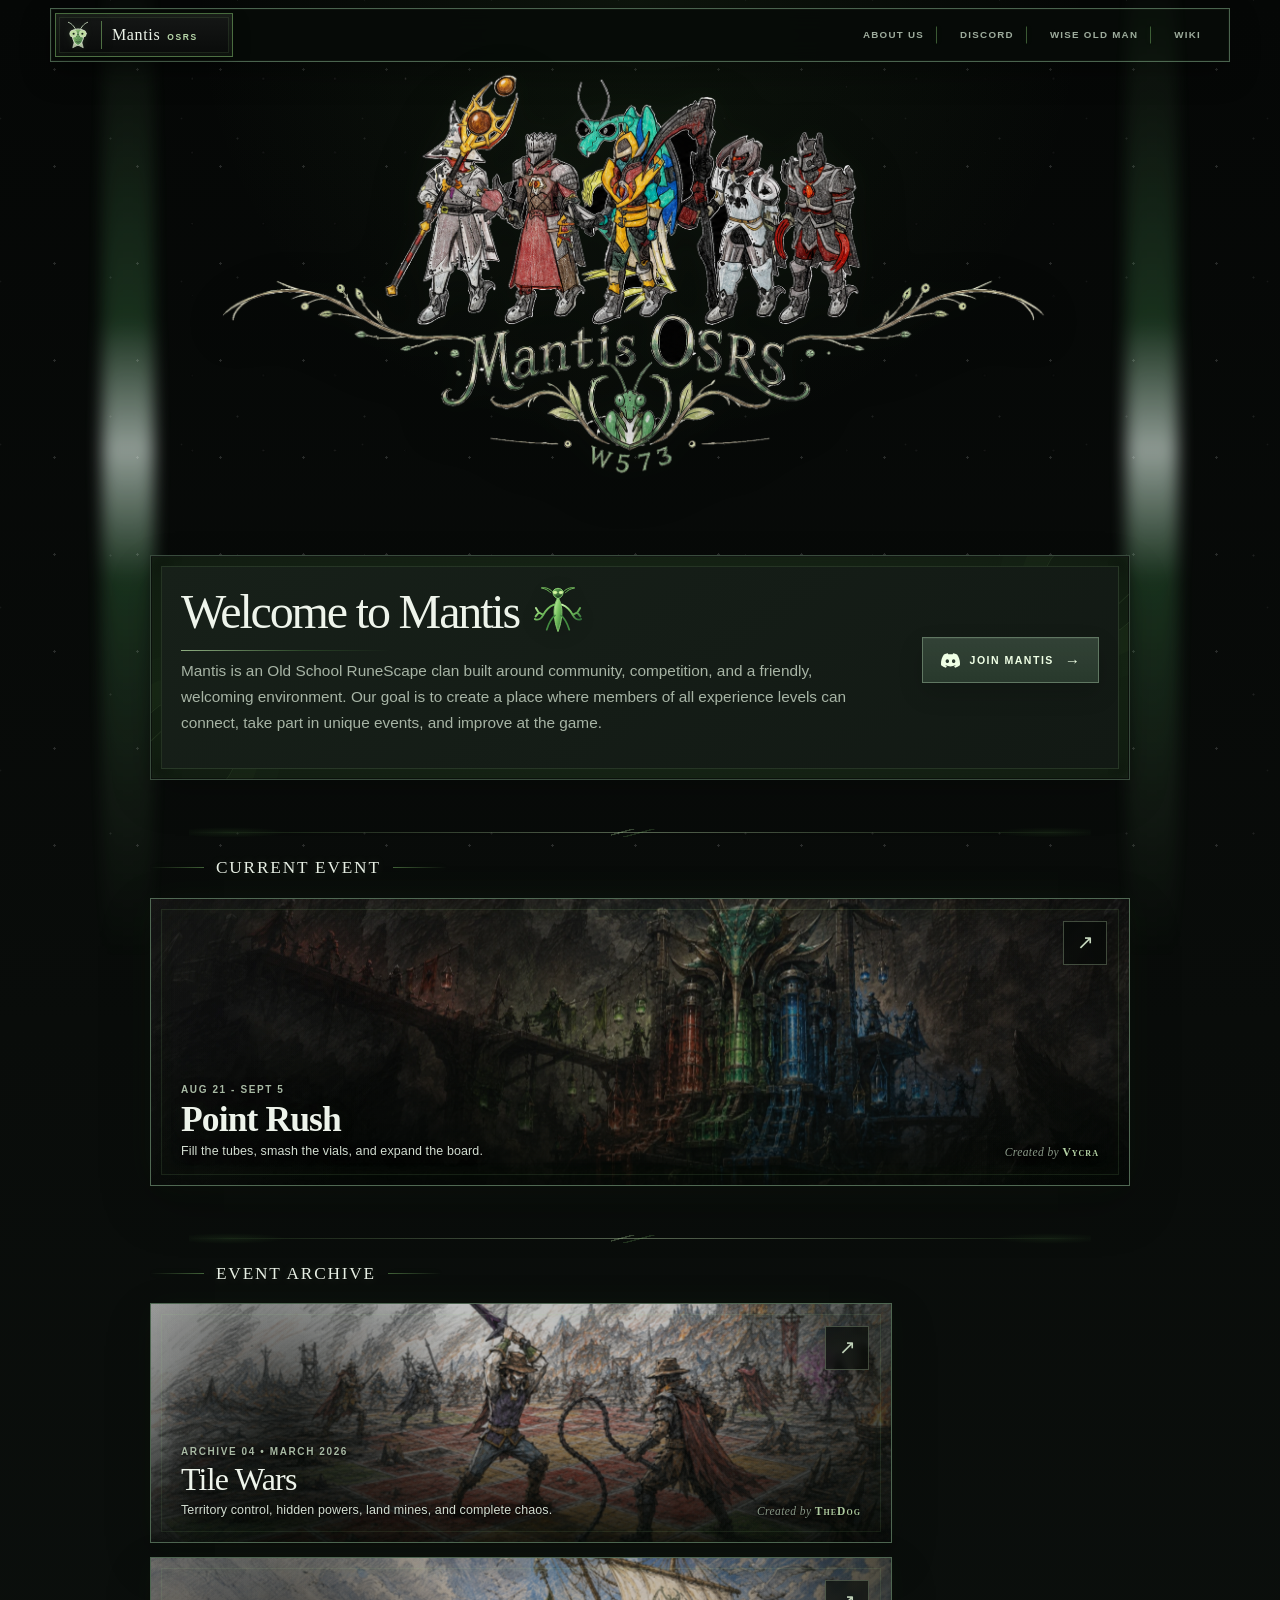
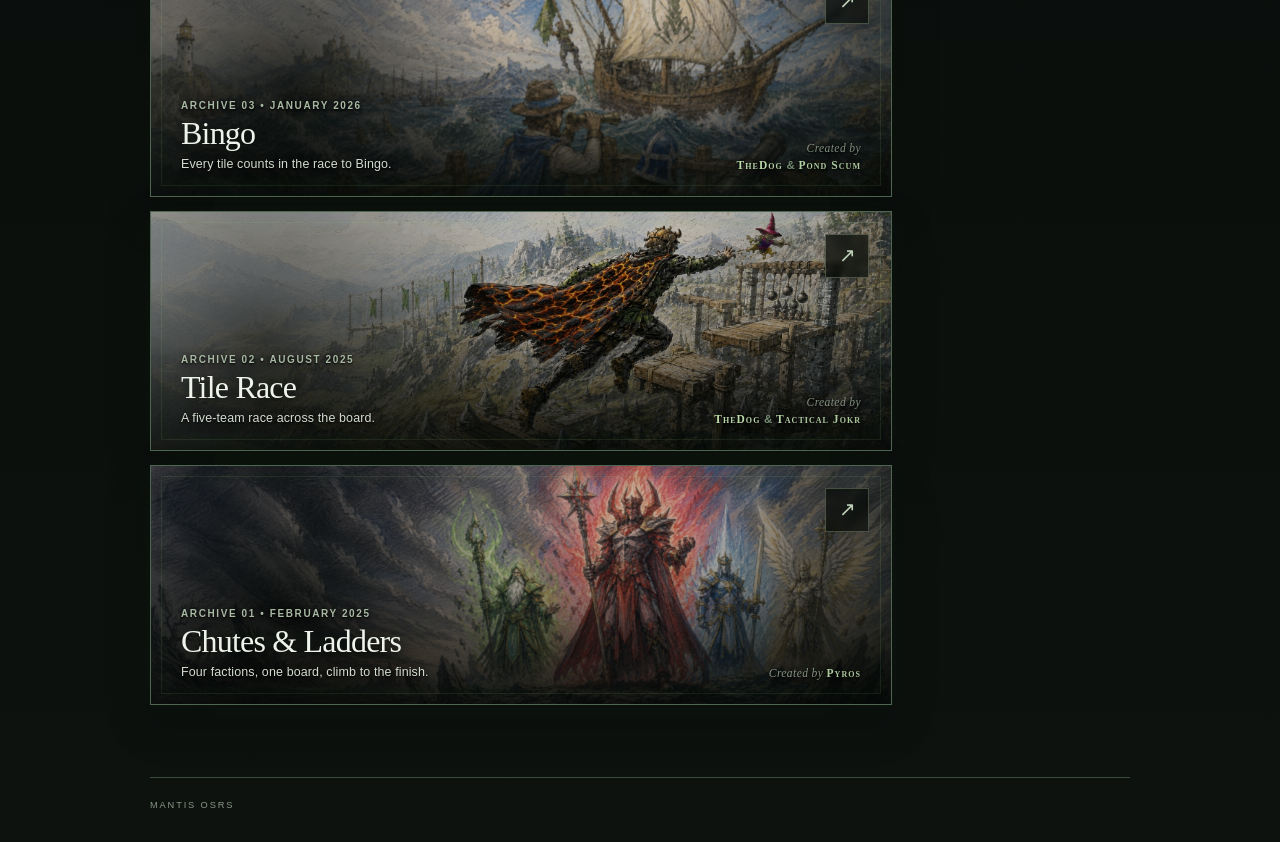
==== index.html @ 5f7df67d "Refine Point Rush visual motion" ====
<!doctype html>
<html lang="en">
<head>
  <meta charset="utf-8">
  <meta name="viewport" content="width=device-width, initial-scale=1">
  <meta name="theme-color" content="#07100b">
  <link rel="icon" href="images/mantis-head-mark.svg" type="image/svg+xml">
  <title>Mantis OSRS</title>
  <style>
    :root{
      --bg:#101912;
      --panel:#18231b;
      --panel-hover:#1e2c21;
      --line:#394b3d;
      --text:#eef4eb;
      --muted:#a7b4a5;
      --green:#86ca70;
      --green-pale:#d3f3bd;
    }

    *{box-sizing:border-box}

    body{
      margin:0;
      min-height:100vh;
      color:var(--text);
      background:
        radial-gradient(circle at 50% 0%, rgba(99,165,79,.09), transparent 28rem),
        linear-gradient(180deg,#050706 0%,#090c0a 42%,#0d120f 100%);
      font-family:Arial,Helvetica,sans-serif;
    }

    a{color:inherit}

    .wrap{
      width:min(980px,calc(100% - 28px));
      margin:0 auto;
    }

    header{
      min-height:64px;
      display:flex;
      align-items:center;
      justify-content:space-between;
      gap:20px;
      border-bottom:1px solid var(--line);
    }

    .site-links{
      display:flex;
      align-items:center;
      gap:18px;
    }

    .site-links a{
      color:var(--muted);
      text-decoration:none;
      text-transform:uppercase;
      letter-spacing:.14em;
      font-size:.62rem;
      font-weight:800;
      transition:color .18s ease;
    }

    .site-links a:hover{
      color:var(--green-pale);
    }

    .brand{
      text-decoration:none;
      text-transform:uppercase;
      letter-spacing:.16em;
      font-size:.75rem;
      font-weight:800;
    }

    .brand span{
      margin-left:.5rem;
      color:var(--green-pale);
      font-size:.58rem;
    }

    .hero{
      display:flex;
      align-items:center;
      justify-content:center;
      gap:28px;
      padding:46px 0 38px;
      text-align:left;
    }

    .mantis{
      width:130px;
      flex:0 0 auto;
      filter:drop-shadow(0 16px 24px rgba(0,0,0,.5));
      animation:float 4.8s ease-in-out infinite;
    }

    .mantis .head{
      transform-origin:50% 70%;
      animation:tilt 4.8s ease-in-out infinite;
    }

    .mantis .eye{
      animation:eye 2.4s ease-in-out infinite;
    }

    h1{
      margin:0;
      font-family:Georgia,"Times New Roman",serif;
      font-size:clamp(4rem,10vw,7rem);
      font-weight:400;
      line-height:.8;
      letter-spacing:-.08em;
    }

    h1 small{
      display:inline-block;
      margin-left:.32em;
      color:var(--green-pale);
      font-family:Arial,Helvetica,sans-serif;
      font-size:.09em;
      line-height:1;
      letter-spacing:.42em;
      text-transform:uppercase;
      font-weight:900;
      vertical-align:top;
      transform:translateY(1.5em);
    }

    main{
      padding:10px 0 72px;
    }

    section{
      margin-top:44px;
    }

    .section-title{
      margin:0 0 14px;
      font-size:.72rem;
      text-transform:uppercase;
      letter-spacing:.2em;
      color:var(--green-pale);
    }

    .current-card,
    .past-card{
      border:1px solid var(--line);
      background:linear-gradient(145deg,#1b281e,#17221a);
    }

    .current-card{
      min-height:170px;
      padding:28px;
      display:flex;
      align-items:center;
      justify-content:space-between;
      gap:24px;
    }

    .current-card h2,
    .past-card h3{
      margin:0;
      font-family:Georgia,"Times New Roman",serif;
      font-weight:400;
      letter-spacing:-.04em;
    }

    .current-card h2{
      font-size:clamp(2rem,5vw,3rem);
    }

    .status{
      color:var(--muted);
      font-size:.78rem;
      text-transform:uppercase;
      letter-spacing:.14em;
      white-space:nowrap;
    }

    .past-list{
      width:50%;
      display:grid;
      gap:12px;
    }

    .past-card{
      min-height:112px;
      padding:22px 24px;
      display:flex;
      align-items:center;
      justify-content:space-between;
      gap:24px;
      transition:background .18s ease,border-color .18s ease;
    }

    .past-card:hover{
      background:var(--panel-hover);
      border-color:#59705d;
    }

    .past-card h3{
      font-size:clamp(1.35rem,3.6vw,2rem);
    }

    .past-card.empty h3{
      color:#566356;
    }

    .event-link{
      flex:0 0 auto;
      text-decoration:none;
      color:var(--green-pale);
      font-size:.7rem;
      font-weight:900;
      letter-spacing:.16em;
      text-transform:uppercase;
    }

    .event-link::after{
      content:" →";
    }

    footer{
      border-top:1px solid var(--line);
      padding:22px 0 32px;
      color:#899887;
      font-size:.58rem;
      text-transform:uppercase;
      letter-spacing:.2em;
      display:flex;
      align-items:center;
      justify-content:space-between;
      gap:16px;
    }

    .moderator-login{
      padding:6px 10px;
      border:1px solid var(--line);
      color:#9baa98;
      text-decoration:none;
      font-size:.54rem;
      letter-spacing:.14em;
      transition:color .18s ease,border-color .18s ease,background .18s ease;
    }

    .moderator-login:hover{
      color:var(--green-pale);
      border-color:#607762;
      background:rgba(255,255,255,.02);
    }

    @keyframes float{
      0%,100%{transform:translateY(0) rotate(-1deg)}
      50%{transform:translateY(-6px) rotate(1deg)}
    }

    @keyframes tilt{
      0%,100%{transform:rotate(-2deg)}
      50%{transform:rotate(3deg)}
    }

    @keyframes eye{
      0%,100%{opacity:.7;filter:drop-shadow(0 0 3px #dcffa5)}
      50%{opacity:1;filter:drop-shadow(0 0 8px #dcffa5)}
    }

    @media(max-width:760px){
      .past-list{
        width:100%;
      }
    }

    @media(max-width:620px){
      header{
        padding:14px 0;
        align-items:flex-start;
        flex-direction:column;
      }

      .site-links{
        width:100%;
        justify-content:space-between;
      }

      .hero{
        flex-direction:column;
        text-align:center;
        gap:8px;
        padding-top:32px;
      }

      .mantis{width:112px}

      .current-card,
      .past-card{
        align-items:flex-start;
        flex-direction:column;
      }

      .past-card{
        min-height:126px;
      }

      .event-link{
        margin-top:auto;
      }
    }

    @media(prefers-reduced-motion:reduce){
      *,*::before,*::after{
        animation:none!important;
      }
    }
  
    /* Homepage glow experiment — structure unchanged */
    body {
      position: relative;
      overflow-x: hidden;
    }

    body::before,
    body::after {
      content: "";
      position: fixed;
      pointer-events: none;
      border-radius: 50%;
      filter: blur(80px);
      z-index: -1;
    }

    body::before {
      width: 420px;
      height: 420px;
      left: -170px;
      top: 180px;
      background: rgba(111, 190, 89, .11);
    }

    body::after {
      width: 360px;
      height: 360px;
      right: -150px;
      top: 520px;
      background: rgba(171, 224, 143, .07);
    }

    header {
      position: relative;
    }

    header::after {
      content: "";
      position: absolute;
      left: 0;
      right: 0;
      bottom: -1px;
      height: 1px;
      background: linear-gradient(
        90deg,
        transparent,
        rgba(166, 225, 140, .42),
        transparent
      );
    }

    .brand,
    .site-links a {
      text-shadow: 0 0 18px rgba(166, 225, 140, .08);
    }

    .hero {
      position: relative;
      isolation: isolate;
    }

    .hero::before {
      content: "";
      position: absolute;
      width: 380px;
      height: 190px;
      left: 50%;
      top: 48%;
      transform: translate(-50%, -50%);
      border-radius: 50%;
      background: radial-gradient(
        ellipse,
        rgba(128, 207, 101, .17),
        rgba(128, 207, 101, .04) 48%,
        transparent 72%
      );
      filter: blur(15px);
      z-index: -1;
      animation: heroGlow 5.4s ease-in-out infinite;
    }

    .mantis {
      filter:
        drop-shadow(0 16px 24px rgba(0,0,0,.45))
        drop-shadow(0 0 16px rgba(143, 214, 113, .18));
    }

    h1 {
      text-shadow:
        0 2px 0 rgba(255,255,255,.025),
        0 16px 42px rgba(0,0,0,.28);
    }

    h1 small {
      text-shadow: 0 0 16px rgba(185, 236, 157, .22);
    }

    .section-title {
      text-shadow: 0 0 14px rgba(190, 235, 165, .13);
    }

    .current-card,
    .past-card {
      position: relative;
      overflow: hidden;
      box-shadow:
        0 12px 30px rgba(0,0,0,.13),
        inset 0 1px 0 rgba(255,255,255,.025);
    }

    .current-card::before,
    .past-card::before {
      content: "";
      position: absolute;
      inset: 0;
      pointer-events: none;
      background:
        linear-gradient(
          120deg,
          rgba(255,255,255,.045),
          transparent 34%
        );
    }

    .current-card {
      border-color: #4b6150;
      box-shadow:
        0 18px 42px rgba(0,0,0,.17),
        0 0 36px rgba(108, 178, 89, .045),
        inset 0 1px 0 rgba(255,255,255,.035);
    }

    .past-card {
      transition:
        transform .18s ease,
        background .18s ease,
        border-color .18s ease,
        box-shadow .18s ease;
    }

    .past-card:hover {
      transform: translateX(4px);
      box-shadow:
        0 13px 30px rgba(0,0,0,.18),
        0 0 25px rgba(119, 196, 97, .07);
    }

    .event-link {
      text-shadow: 0 0 14px rgba(190, 235, 165, .13);
    }

    .moderator-login {
      box-shadow: inset 0 0 0 1px rgba(255,255,255,.012);
    }

    .moderator-login:hover {
      box-shadow: 0 0 18px rgba(154, 211, 130, .08);
    }

    @keyframes heroGlow {
      0%, 100% {
        opacity: .7;
        transform: translate(-50%, -50%) scale(.96);
      }
      50% {
        opacity: 1;
        transform: translate(-50%, -50%) scale(1.05);
      }
    }

    @media (max-width: 620px) {
      body::before {
        width: 300px;
        height: 300px;
        left: -170px;
      }

      body::after {
        width: 260px;
        height: 260px;
        right: -170px;
      }

      .hero::before {
        width: 290px;
        height: 165px;
      }

      .past-card:hover {
        transform: none;
      }
    }

  
    /* Replace circular glows with vertical streaks */
    body::before,
    body::after {
      inset: auto;
      background: none;
    }

    .hero::before {
      width: 28px;
      height: 350px;
      left: 50%;
      top: 50%;
      border-radius: 0;
      background:
        linear-gradient(
          180deg,
          transparent 0%,
          rgba(151, 224, 120, .02) 18%,
          rgba(151, 224, 120, .12) 42%,
          rgba(236, 255, 244, .44) 50%,
          rgba(151, 224, 120, .12) 58%,
          rgba(151, 224, 120, .02) 82%,
          transparent 100%
        );
      filter: blur(8px);
      animation: heroStreak 6s ease-in-out infinite;
    }

    @keyframes heroStreak {
      0%, 100% {
        opacity: .65;
        transform: translate(-50%, -54%);
      }
      50% {
        opacity: 1;
        transform: translate(-50%, -46%);
      }
    }

    /* Vertical ambient glow streaks */
    body::before,
    body::after {
      content: "";
      position: fixed;
      top: -22vh;
      bottom: -22vh;
      width: 52px;
      height: auto;
      border-radius: 0;
      pointer-events: none;
      z-index: 0;
      filter: blur(8px);
      opacity: .82;
      background:
        linear-gradient(
          180deg,
          transparent 0%,
          rgba(165, 255, 164, .00) 10%,
          rgba(165, 255, 164, .08) 24%,
          rgba(120, 255, 143, .20) 40%,
          rgba(236, 255, 244, .72) 50%,
          rgba(120, 255, 143, .20) 60%,
          rgba(165, 255, 164, .08) 76%,
          rgba(165, 255, 164, .00) 90%,
          transparent 100%
        );
      animation: streakDrift 8s ease-in-out infinite;
    }

    body::before {
      left: 8%;
    }

    body::after {
      right: 8%;
      width: 52px;
      opacity: .82;
      animation-delay: -3.2s;
      animation-duration: 10s;
    }

    @keyframes streakDrift {
      0%, 100% { transform: translateY(-7%); }
      50% { transform: translateY(7%); }
    }

    @media (max-width: 700px) {
      body::before {
        left: -28px;
        width: 38px;
      }

      body::after {
        right: -24px;
        width: 38px;
      }
    }

    @media (prefers-reduced-motion: reduce) {
      body::before,
      body::after {
        animation: none !important;
      }
    }

  
    /* glossy black sheen */
    body {
      position: relative;
    }

    body > * {
      position: relative;
      z-index: 1;
    }

    body::selection {
      background: rgba(170,255,164,.25);
    }

  
  
    .hero{
      display:flex;
      justify-content:center;
      padding-top:20px;
      padding-bottom:34px;
    }

    .hero-stage{
      width:min(980px, 100%);
      display:flex;
      flex-direction:column;
      align-items:center;
      position:relative;
    }

    .header-art{
      width:min(780px, 100%);
      display:flex;
      justify-content:center;
      align-items:flex-end;
      margin-bottom:-34px;
      position:relative;
      z-index:3;
      pointer-events:none;
    }

    .header-art img{
      display:block;
      width:100%;
      max-width:780px;
      height:auto;
      object-fit:contain;
      filter:
        drop-shadow(0 16px 18px rgba(0,0,0,.22))
        drop-shadow(0 0 20px rgba(170,255,164,.08));
    }

    .hero-title-row{
      width:100%;
      display:flex;
      align-items:flex-end;
      justify-content:center;
      gap:18px;
      position:relative;
      z-index:2;
    }

    .hero-copy{
      display:flex;
      align-items:flex-end;
      gap:18px;
    }

    .mantis{
      width:106px;
      margin-bottom:10px;
    }

    h1{
      margin:0;
      line-height:.82;
      position:relative;
      z-index:1;
    }

    h1 small{
      transform:translateY(1.28em);
    }

    @media(max-width:820px){
      .header-art{
        width:min(680px, 100%);
        margin-bottom:-22px;
      }

      .hero-title-row{
        flex-direction:row;
        gap:12px;
      }

      .mantis{
        width:82px;
        margin-bottom:8px;
      }
    }

    @media(max-width:620px){
      .hero{
        padding-top:14px;
      }

      .hero-title-row{
        gap:10px;
      }

      .header-art{
        margin-bottom:-16px;
      }

      .mantis{
        width:68px;
        margin-bottom:6px;
      }

      h1{
        font-size:clamp(3.4rem, 17vw, 5.4rem);
      }
    }

  
    /* Header refinement: cleaner cutout, no mantis icon, tighter stacking */
    .hero{
      display:flex;
      justify-content:center;
      padding-top:4px;
      padding-bottom:22px;
    }

    .hero-stage{
      width:min(980px, 100%);
      display:flex;
      flex-direction:column;
      align-items:center;
      position:relative;
      transform:translateY(-8px);
    }

    .header-art{
      width:min(760px, 100%);
      display:flex;
      justify-content:center;
      align-items:flex-end;
      margin-bottom:-22px;
      position:relative;
      z-index:3;
      pointer-events:none;
    }

    .header-art img{
      display:block;
      width:100%;
      max-width:760px;
      height:auto;
      object-fit:contain;
      filter:
        drop-shadow(0 10px 16px rgba(0,0,0,.20))
        drop-shadow(0 0 16px rgba(170,255,164,.06));
    }

    .hero-title-row{
      width:100%;
      display:flex;
      align-items:flex-end;
      justify-content:center;
      position:relative;
      z-index:2;
    }

    .hero-copy{
      display:flex;
      align-items:flex-end;
      justify-content:center;
      gap:0;
      width:100%;
    }

    .hero-logo{
      display:block;
      width:min(510px, 72vw);
      height:auto;
      object-fit:contain;
      filter:
        drop-shadow(0 10px 18px rgba(0,0,0,.34))
        drop-shadow(0 0 14px rgba(135,220,105,.10));
    }

    .hero-copy .mantis{
      display:none !important;
    }

    h1{
      margin:0;
      line-height:.82;
      position:relative;
      z-index:1;
      transform:translateY(-2px);
    }

    h1 small{
      transform:translateY(1.18em);
    }

    @media(max-width:820px){
      .hero{
        padding-top:0;
        padding-bottom:18px;
      }

      .hero-stage{
        transform:translateY(-6px);
      }

      .header-art{
        width:min(660px, 100%);
        margin-bottom:-16px;
      }

      .hero-logo{
        width:min(470px, 76vw);
      }
    }

    @media(max-width:620px){
      .hero{
        padding-top:0;
        padding-bottom:14px;
      }

      .hero-stage{
        transform:translateY(-4px);
      }

      .header-art{
        width:min(620px, 100%);
        margin-bottom:-12px;
      }

      .hero-logo{
        width:min(430px, 88vw);
      }

      h1{
        font-size:clamp(3.6rem, 17vw, 5.4rem);
      }
    }

  
    /* Subtle paper-flake texture across the homepage */
    .page-flakes{
      position:fixed;
      inset:0;
      z-index:0;
      pointer-events:none;
      opacity:.22;
      background-image:
        radial-gradient(circle, rgba(255,255,255,.62) 0 1px, transparent 1.4px),
        radial-gradient(circle, rgba(255,255,255,.42) 0 .8px, transparent 1.25px),
        radial-gradient(circle, rgba(255,255,255,.28) 0 .7px, transparent 1.1px);
      background-size:
        83px 97px,
        127px 139px,
        181px 163px;
      background-position:
        13px 21px,
        47px 69px,
        91px 37px;
      mix-blend-mode:screen;
    }

    header,
    .hero,
    main,
    footer{
      position:relative;
      z-index:1;
    }
    @media(max-width:620px){
      .page-flakes{
        opacity:.17;
      }
    }

  
    .past-card{
      position:relative;
    }

    .event-date{
      position:absolute;
      top:12px;
      left:14px;
      color:#92a08f;
      font-size:10px;
      font-weight:700;
      letter-spacing:.16em;
      text-transform:uppercase;
      pointer-events:none;
    }

    .past-card h3{
      margin-top:14px;
    }

    .current-mantis{
      display:flex;
      justify-content:center;
      margin:4px 0 12px;
      opacity:.95;
    }

    .current-mantis svg{
      width:72px;
      height:72px;
      overflow:visible;
      filter:drop-shadow(0 4px 10px rgba(0,0,0,.22));
    }

    .current-mantis .mantis-bob{
      animation:mantisBob 3.2s ease-in-out infinite;
      transform-origin:center;
    }

    .current-mantis .mantis-eye{
      animation:mantisBlink 5.5s infinite;
      transform-origin:center;
    }

    @keyframes mantisBob{
      0%,100%{ transform:translateY(0px); }
      50%{ transform:translateY(-4px); }
    }

    @keyframes mantisBlink{
      0%, 46%, 52%, 100%{ transform:scaleY(1); }
      48%, 50%{ transform:scaleY(.12); }
    }

  
    .current-status{
      flex:0 0 auto;
      min-width:118px;
      display:flex;
      flex-direction:column;
      align-items:center;
      justify-content:center;
      gap:5px;
    }

    .current-mantis{
      display:flex;
      align-items:center;
      justify-content:center;
      width:82px;
      height:82px;
      margin:0;
      opacity:.96;
    }

    .current-mantis svg{
      display:block;
      width:82px;
      height:82px;
      overflow:visible;
      filter:drop-shadow(0 5px 11px rgba(0,0,0,.24));
    }

    .current-mantis .mantis-bob{
      animation:currentMantisBob 3.2s ease-in-out infinite;
      transform-box:fill-box;
      transform-origin:center;
    }

    .current-mantis .mantis-eye{
      animation:currentMantisBlink 5.5s infinite;
      transform-box:fill-box;
      transform-origin:center;
    }

    @keyframes currentMantisBob{
      0%,100%{ transform:translateY(0); }
      50%{ transform:translateY(-5px); }
    }

    @keyframes currentMantisBlink{
      0%,46%,52%,100%{ transform:scaleY(1); }
      48%,50%{ transform:scaleY(.12); }
    }

    @media(max-width:620px){
      .current-card{
        flex-direction:column;
        text-align:center;
      }

      .current-status{
        min-width:0;
      }
    }

  
    /* Tile Wars link: VIEW beside BOARD / & / REPLAY */
    .tile-wars-link{
      display:inline-grid;
      grid-template-columns:auto auto;
      grid-template-rows:repeat(3,auto);
      column-gap:.58em;
      align-items:center;
      line-height:1.05;
      text-align:left;
    }

    .tile-wars-link::after{
      content:none;
    }

    .tile-wars-link .tw-view{
      grid-column:1;
      grid-row:1 / 4;
      align-self:center;
    }

    .tile-wars-link .tw-board,
    .tile-wars-link .tw-amp,
    .tile-wars-link .tw-replay{
      grid-column:2;
      display:block;
    }

    .tile-wars-link .tw-board{ grid-row:1; }
    .tile-wars-link .tw-amp{ grid-row:2; }
    .tile-wars-link .tw-replay{ grid-row:3; }

  
    /* Refined Tile Wars event link */
    .past-card .event-link{
      width:116px;
    }

    .tile-wars-link{
      display:inline-grid;
      grid-template-columns:auto minmax(44px,auto) auto;
      grid-template-rows:repeat(3,auto);
      column-gap:.42em;
      row-gap:.04em;
      align-items:baseline;
      justify-content:start;
      line-height:1.02;
      text-align:left;
    }

    .tile-wars-link::after{
      content:none;
    }

    .tile-wars-link .tw-view{
      grid-column:1;
      grid-row:1;
      align-self:baseline;
    }

    .tile-wars-link .tw-board{
      grid-column:2;
      grid-row:1;
      justify-self:center;
    }

    .tile-wars-link .tw-arrow{
      grid-column:3;
      grid-row:1;
      align-self:baseline;
      justify-self:start;
      letter-spacing:0;
    }

    .tile-wars-link .tw-amp{
      grid-column:2;
      grid-row:2;
      justify-self:center;
      opacity:.82;
    }

    .tile-wars-link .tw-replay{
      grid-column:2;
      grid-row:3;
      justify-self:center;
    }

  
    /* Standard event links restored; Tile Wars keeps a matching custom stack */
    .past-card .event-link{
      width:auto;
    }

    .tile-wars-link{
      display:inline-grid;
      grid-template-columns:auto auto auto;
      grid-template-rows:auto auto auto;
      column-gap:.42em;
      row-gap:.02em;
      align-items:center;
      justify-content:start;
      min-width:116px;
      line-height:1.02;
      text-align:left;
    }

    .tile-wars-link::after{
      content:none;
    }

    .tile-wars-link .tw-board{
      grid-column:2;
      grid-row:1;
      justify-self:center;
    }

    .tile-wars-link .tw-view{
      grid-column:1;
      grid-row:2;
      justify-self:start;
      align-self:center;
    }

    .tile-wars-link .tw-amp{
      grid-column:2;
      grid-row:2;
      justify-self:center;
      align-self:center;
      opacity:.86;
    }

    .tile-wars-link .tw-arrow{
      grid-column:3;
      grid-row:2;
      justify-self:start;
      align-self:center;
      letter-spacing:0;
    }

    .tile-wars-link .tw-replay{
      grid-column:2;
      grid-row:3;
      justify-self:center;
    }

  
    /* V31 — separate Tile Wars board and replay links */
    .tile-wars-actions{
      flex:0 0 auto;
      display:grid;
      gap:8px;
      justify-items:start;
    }

  
    /* V35 — welcome panel */
    .welcome-panel{
      display:grid;
      grid-template-columns:minmax(0,1fr) auto;
      gap:26px;
      align-items:center;
      padding:28px 30px;
      border:1px solid var(--line);
      background:
        linear-gradient(125deg,rgba(255,255,255,.035),transparent 38%),
        linear-gradient(145deg,#1b281e,#151f18);
      box-shadow:
        0 16px 38px rgba(0,0,0,.16),
        inset 0 1px 0 rgba(255,255,255,.025);
    }

    .welcome-copy h2{
      margin:0 0 9px;
      font-family:Georgia,"Times New Roman",serif;
      font-size:clamp(2rem,5vw,3rem);
      font-weight:400;
      letter-spacing:-.045em;
    }

    .welcome-copy p{
      max-width:690px;
      margin:0;
      color:var(--muted);
      font-size:.96rem;
      line-height:1.72;
    }

    .welcome-discord-link{
      display:inline-flex;
      align-items:center;
      justify-content:center;
      gap:10px;
      min-height:46px;
      padding:0 18px;
      border:1px solid #607762;
      color:#efffe5;
      background:
        linear-gradient(180deg,rgba(255,255,255,.055),rgba(255,255,255,.01)),
        #26372a;
      text-decoration:none;
      text-transform:uppercase;
      letter-spacing:.14em;
      font-size:.66rem;
      font-weight:900;
      box-shadow:
        0 10px 24px rgba(0,0,0,.16),
        inset 0 1px 0 rgba(255,255,255,.045);
      transition:
        transform .18s ease,
        border-color .18s ease,
        background .18s ease;
    }

    .welcome-discord-link:hover{
      transform:translateY(-2px);
      border-color:#8ca68d;
      background:
        linear-gradient(180deg,rgba(255,255,255,.075),rgba(255,255,255,.015)),
        #304434;
    }

    .welcome-discord-link svg{
      width:19px;
      height:19px;
      flex:0 0 auto;
      fill:currentColor;
    }

    .welcome-discord-link .link-arrow{
      margin-left:1px;
      font-size:.95rem;
      letter-spacing:0;
    }

    @media(max-width:700px){
      .welcome-panel{
        grid-template-columns:1fr;
      }

      .welcome-discord-link{
        justify-self:start;
      }
    }

    @media(max-width:520px){
      .welcome-discord-link{
        width:100%;
      }
    }

  
    /* V36 — framed home mark and divided top links */
    .brand{
      display:inline-flex;
      align-items:center;
      min-height:34px;
      padding:8px 11px;
      border:1px solid rgba(134,202,112,.58);
      box-shadow:
        0 0 10px rgba(121,218,98,.07),
        inset 0 0 10px rgba(121,218,98,.025);
    }

    .site-links{
      gap:0;
    }

    .site-links a + a{
      position:relative;
      margin-left:18px;
      padding-left:18px;
    }

    .site-links a + a::before{
      content:"";
      position:absolute;
      left:0;
      top:50%;
      width:1px;
      height:15px;
      transform:translateY(-50%);
      background:rgba(134,202,112,.62);
      box-shadow:0 0 7px rgba(121,218,98,.15);
    }

    @media(max-width:620px){
      .site-links{
        justify-content:flex-start;
      }
    }

    /* V1.1 — restrained inset framing and event creator credits */
    .welcome-panel,
    .current-card,
    .past-card{
      position:relative;
      isolation:isolate;
    }

    .welcome-panel::after,
    .current-card::after,
    .past-card::after{
      content:"";
      position:absolute;
      inset:10px;
      z-index:0;
      pointer-events:none;
      border:1px solid rgba(134,202,112,.075);
      box-shadow:inset 0 0 15px rgba(121,218,98,.018);
    }

    .welcome-panel > *,
    .current-card > *,
    .past-card > *{
      position:relative;
      z-index:1;
    }

    .welcome-panel{
      box-shadow:
        0 16px 38px rgba(0,0,0,.16),
        0 0 28px rgba(121,218,98,.035),
        inset 0 1px 0 rgba(255,255,255,.025);
    }

    .past-card::after{
      transition:border-color .18s ease,box-shadow .18s ease;
    }

    .past-card:hover::after{
      border-color:rgba(134,202,112,.13);
      box-shadow:inset 0 0 18px rgba(121,218,98,.025);
    }

    .section-title{
      display:flex;
      align-items:center;
      gap:12px;
    }

    .section-title::after{
      content:"";
      width:54px;
      height:1px;
      background:linear-gradient(90deg,rgba(134,202,112,.45),transparent);
      box-shadow:0 0 8px rgba(121,218,98,.08);
    }

    .event-heading{
      min-width:0;
    }

    .event-credit{
      margin:7px 0 0;
      color:#93a491;
      font-family:Georgia,"Times New Roman",serif;
      font-size:.72rem;
      font-style:italic;
      line-height:1.2;
      letter-spacing:.035em;
    }

    .event-credit .creator-name{
      color:#c5e6b4;
      font-style:normal;
      font-variant:small-caps;
      font-weight:700;
      letter-spacing:.09em;
    }

    /* V1.2 — Chutes & Ladders alignment refinement */
    .chutes-card .event-date{
      white-space:nowrap;
    }

    @media(min-width:621px){
      .chutes-card .event-heading{
        margin-left:16px;
      }
    }

    @media(max-width:620px){
      .welcome-panel::after,
      .current-card::after,
      .past-card::after{
        inset:8px;
      }
    }

    /* V1.5 — creator credits and cinematic current-event teaser */
    .event-credit.long-credit{
      display:flex;
      flex-direction:column;
      align-items:flex-start;
      gap:3px;
      font-size:.67rem;
      letter-spacing:.02em;
      white-space:normal;
    }

    .event-credit .credit-prefix{
      color:#93a491;
    }

    .event-credit .credit-creators{
      display:flex;
      align-items:baseline;
      gap:.32em;
      white-space:nowrap;
    }

    .event-credit .creator-separator{
      display:inline-block;
      margin:0;
      color:#7f9a7c;
      font-family:Arial,Helvetica,sans-serif;
      font-style:normal;
      font-weight:800;
      letter-spacing:0;
    }

    @media(min-width:621px){
      .chutes-card .event-heading{
        margin-left:20px;
      }
    }

    /* V1.20 — Chutes & Ladders specific past-event fit refinement */
    .chutes-past-event .past-copy{
      left:30px;
      max-width:248px;
    }

    .chutes-past-event .event-heading{
      margin-left:0 !important;
    }

    .chutes-past-event .past-copy h3{
      font-size:clamp(1.34rem,2.35vw,1.74rem);
      line-height:1.01;
    }

    .chutes-past-event .past-event-art img{
      object-position:56% 50%;
      transform:scale(1.01);
    }

    /* V1.21 — Tile Race specific past-event fit refinement */
    .tile-race-past-event .past-copy{
      left:30px;
      max-width:248px;
    }

    .tile-race-past-event .event-heading{
      margin-left:0;
    }

    .tile-race-past-event .past-copy h3{
      font-size:clamp(1.48rem,2.5vw,1.86rem);
      line-height:1.01;
    }

    .tile-race-past-event .past-event-art img{
      object-position:50% 50%;
      transform:scale(1);
    }

    /* V1.22 — soften Tile Race title fade and preserve scenery behind the action button */
    .tile-race-past-event .past-event-art::before{
      background:
        radial-gradient(circle at 15% 55%,rgba(5,8,6,.62),transparent 42%),
        linear-gradient(90deg,rgba(5,9,6,.10),transparent 30%,transparent 91%,rgba(8,13,9,.20)),
        linear-gradient(180deg,rgba(3,6,4,.04),transparent 58%,rgba(3,7,4,.30));
    }

    .current-card.current-event-teaser{
      min-height:286px;
      padding:0;
      display:block;
      overflow:hidden;
      border-color:#506853;
      background:#101711;
      box-shadow:
        0 20px 48px rgba(0,0,0,.24),
        0 0 38px rgba(116,190,94,.055),
        inset 0 1px 0 rgba(255,255,255,.025);
    }

    /* V1.13 — compact past-event card system (first test applied to Tile Wars) */
    .past-list{
      width:100%;
      gap:14px;
    }

    .past-card.compact-event{
      min-height:154px;
      padding:0;
      display:grid;
      grid-template-columns:minmax(220px,34%) minmax(0,1fr) auto;
      gap:0;
      overflow:hidden;
      align-items:stretch;
      border-color:#4e6651;
      background:#101711;
    }

    .past-card.compact-event::before{
      content:"";
      position:absolute;
      inset:0;
      z-index:0;
      pointer-events:none;
      background:
        linear-gradient(90deg,rgba(255,255,255,.02),transparent 22%),
        linear-gradient(180deg,rgba(255,255,255,.02),rgba(255,255,255,0));
    }

    .past-card.compact-event .past-art{
      position:relative;
      min-height:154px;
      overflow:hidden;
      border-right:1px solid rgba(128,164,123,.20);
      background:#0f1511;
    }

    .past-card.compact-event .past-art img{
      width:100%;
      height:100%;
      display:block;
      object-fit:cover;
      object-position:56% center;
      filter:saturate(1.02) contrast(1.03);
      transform:scale(1.02);
    }

    .past-card.compact-event .past-art::after{
      content:"";
      position:absolute;
      inset:0;
      pointer-events:none;
      background:
        linear-gradient(90deg,rgba(8,12,9,.12),transparent 18%,transparent 88%,rgba(8,12,9,.42)),
        linear-gradient(180deg,rgba(8,12,9,.08),transparent 58%,rgba(8,12,9,.24));
    }

    .compact-copy{
      display:flex;
      flex-direction:column;
      justify-content:center;
      gap:8px;
      padding:18px 24px;
      min-width:0;
    }

    .compact-copy .event-heading{
      display:flex;
      flex-direction:column;
      gap:0;
    }

    .compact-copy .event-date{
      position:static;
      margin:0 0 4px;
      color:#93a491;
      font-size:10px;
      font-weight:700;
      letter-spacing:.16em;
      text-transform:uppercase;
      pointer-events:auto;
    }

    .past-card.compact-event h3{
      font-size:clamp(1.7rem,3vw,2.15rem);
      line-height:1.02;
      margin:0;
    }

    .compact-actions{
      display:flex;
      align-items:center;
      justify-content:center;
      min-width:136px;
      padding:18px 22px;
      border-left:1px solid rgba(128,164,123,.20);
      background:linear-gradient(180deg,rgba(255,255,255,.018),rgba(255,255,255,.01));
    }

    .compact-actions .event-link{
      margin:0;
      font-size:.68rem;
      letter-spacing:.17em;
    }

    /* V1.14 — revised past-event feature card style based on the current-event layout */
    .past-card.feature-past-event{
      min-height:238px;
      width:calc(100% - 238px);
      padding:0;
      display:flex;
      align-items:stretch;
      gap:0;
      overflow:hidden;
      border-color:#4e6651;
      background:#101711;
      box-shadow:
        0 18px 42px rgba(0,0,0,.22),
        0 0 30px rgba(116,190,94,.045),
        inset 0 1px 0 rgba(255,255,255,.022);
    }

    .past-card.feature-past-event::before{
      content:"";
      position:absolute;
      inset:0;
      z-index:2;
      pointer-events:none;
      background:
        linear-gradient(115deg,rgba(255,255,255,.038),transparent 27%),
        linear-gradient(90deg,transparent 70%,rgba(5,9,6,.16));
    }

    .past-card.feature-past-event::after{
      content:"";
      position:absolute;
      inset:10px;
      z-index:4;
      pointer-events:none;
      border:1px solid rgba(150,214,128,.10);
      box-shadow:
        inset 0 0 20px rgba(121,218,98,.018),
        0 0 10px rgba(121,218,98,.014);
    }

    .past-event-art{
      position:relative;
      flex:1 1 auto;
      min-width:0;
      min-height:238px;
      overflow:hidden;
      isolation:isolate;
      background:#11170f;
    }

    .past-event-art img{
      position:absolute;
      inset:0;
      width:100%;
      height:100%;
      object-fit:cover;
      object-position:58% 48%;
      transform:scale(1.02);
      filter:saturate(.94) contrast(1.05) brightness(.82);
    }

    .past-event-art::before{
      content:"";
      position:absolute;
      inset:0;
      z-index:1;
      pointer-events:none;
      background:
        radial-gradient(circle at 18% 55%,rgba(5,8,6,.74),transparent 34%),
        linear-gradient(90deg,rgba(5,9,6,.17),transparent 26%,transparent 74%,rgba(8,13,9,.56)),
        linear-gradient(180deg,rgba(3,6,4,.05),transparent 54%,rgba(3,7,4,.36));
    }

    .past-copy{
      position:absolute;
      left:34px;
      top:50%;
      transform:translateY(-50%) scale(1.045);
      transform-origin:left center;
      z-index:3;
      max-width:286px;
      padding:12px 14px 13px;
      border:1px solid rgba(154,213,132,.18);
      background:linear-gradient(180deg,rgba(14,20,14,.84),rgba(10,14,10,.72));
      box-shadow:0 10px 24px rgba(0,0,0,.22), inset 0 1px 0 rgba(255,255,255,.04);
      backdrop-filter:blur(2px);
    }

    .past-copy::before{
      content:"";
      position:absolute;
      inset:8px;
      border:1px solid rgba(154,213,132,.10);
      pointer-events:none;
    }

    .past-copy .event-date{
      position:static;
      display:block;
      margin:0 0 6px;
      color:#8fa38d;
      font-size:10px;
      font-weight:700;
      letter-spacing:.16em;
      text-transform:uppercase;
      line-height:1;
    }

    .past-copy h3{
      margin:0;
      color:#eef4eb;
      font-family:Georgia,"Times New Roman",serif;
      font-size:clamp(1.55rem,2.7vw,2rem);
      line-height:1.02;
      letter-spacing:-.025em;
      text-shadow:0 0 16px rgba(174,225,150,.10);
    }

    .past-copy .event-credit{
      margin-top:7px;
      text-align:left;
      align-items:flex-start;
      gap:2px;
    }

    .past-copy .event-credit .credit-creators,
    .past-copy .event-credit.long-credit .credit-creators{
      justify-content:flex-start;
    }

    .past-event-status{
      position:relative;
      flex:0 0 214px;
      min-width:0;
      padding:24px 22px;
      display:flex;
      flex-direction:column;
      align-items:center;
      justify-content:center;
      gap:8px;
      text-align:center;
      border-left:1px solid rgba(142,202,121,.42);
      background:
        radial-gradient(circle at 50% 42%,rgba(109,185,88,.10),transparent 44%),
        linear-gradient(155deg,#17231a,#111912 72%);
      box-shadow:
        inset 10px 0 28px rgba(0,0,0,.16),
        inset 1px 0 0 rgba(225,255,210,.025);
      z-index:3;
    }

    .past-event-status::before,
    .past-event-status::after{
      content:"";
      position:absolute;
      left:-4px;
      width:7px;
      height:7px;
      border:1px solid rgba(173,225,151,.52);
      background:#111a12;
      transform:rotate(45deg);
      box-shadow:0 0 10px rgba(139,224,120,.12);
    }

    .past-event-status::before{top:27px}
    .past-event-status::after{bottom:27px}

    .past-status-kicker{
      margin:0;
      color:#94ae92;
      font-size:10px;
      font-weight:700;
      letter-spacing:.17em;
      text-transform:uppercase;
      line-height:1;
    }

    .past-event-status .event-link{
      margin:2px 0 0;
    }

    .past-status-note{
      margin:0;
      color:#8a9b89;
      font-size:.82rem;
      line-height:1.38;
      max-width:12rem;
    }

    .past-event-outcome{
      position:absolute;
      right:22px;
      bottom:22px;
      z-index:3;
      margin:0;
    }

    .past-event-outcome.event-link{
      font-size:.68rem;
      letter-spacing:.17em;
      padding:.95rem 1.35rem;
      border:1px solid rgba(145,205,125,.22);
      box-shadow:
        0 10px 24px rgba(0,0,0,.20),
        inset 0 1px 0 rgba(255,255,255,.04),
        inset 0 0 16px rgba(121,218,98,.025);
      background:
        linear-gradient(90deg,transparent,rgba(151,218,130,.34),transparent) top 7px center / calc(100% - 24px) 1px no-repeat,
        linear-gradient(90deg,transparent,rgba(151,218,130,.20),transparent) bottom 7px center / calc(100% - 24px) 1px no-repeat,
        rgba(16,23,17,.84);
      backdrop-filter:blur(2px);
      transition:
        transform .18s ease,
        border-color .18s ease,
        box-shadow .18s ease,
        color .18s ease,
        background-color .18s ease;
      will-change:transform;
    }

    .past-event-outcome.event-link:hover,
    .past-event-outcome.event-link:focus-visible{
      transform:translate3d(2px,-3px,0);
      color:#efffe6;
      border-color:rgba(174,231,153,.48);
      box-shadow:
        0 14px 30px rgba(0,0,0,.27),
        0 0 22px rgba(121,218,98,.12),
        inset 0 1px 0 rgba(255,255,255,.06),
        inset 0 0 20px rgba(121,218,98,.045);
      background:
        linear-gradient(90deg,transparent,rgba(177,233,157,.52),transparent) top 7px center / calc(100% - 20px) 1px no-repeat,
        linear-gradient(90deg,transparent,rgba(177,233,157,.31),transparent) bottom 7px center / calc(100% - 20px) 1px no-repeat,
        rgba(20,31,21,.91);
    }

    .past-event-outcome.event-link:active{
      transform:translate3d(1px,-1px,0);
    }

    .current-card.current-event-teaser::before{
      z-index:2;
      background:
        linear-gradient(115deg,rgba(255,255,255,.045),transparent 29%),
        linear-gradient(90deg,transparent 80%,rgba(5,9,6,.12));
    }

    .current-card.current-event-teaser::after{
      inset:10px;
      z-index:4;
      border-color:rgba(150,214,128,.12);
      box-shadow:
        inset 0 0 22px rgba(121,218,98,.022),
        0 0 12px rgba(121,218,98,.018);
    }

    .event-teaser-art{
      position:relative;
      width:100%;
      min-width:0;
      min-height:286px;
      overflow:hidden;
      isolation:isolate;
      background:#11170f;
    }

    .event-teaser-art img{
      position:absolute;
      inset:0;
      width:100%;
      height:100%;
      object-fit:cover;
      object-position:center 56%;
      transform:scale(1.018);
      filter:saturate(.88) contrast(1.04) brightness(.84);
      animation:teaserDrift 11s ease-in-out infinite alternate;
    }

    .event-teaser-art::before{
      content:"";
      position:absolute;
      inset:0;
      z-index:1;
      pointer-events:none;
      background:
        radial-gradient(circle at 18% 82%,rgba(3,7,4,.72),transparent 35%),
        linear-gradient(90deg,rgba(5,9,6,.18),transparent 24%,transparent 88%,rgba(8,13,9,.26)),
        linear-gradient(180deg,rgba(3,6,4,.04),transparent 55%,rgba(3,7,4,.42));
    }

    .event-teaser-art::after{
      content:"";
      position:absolute;
      top:-30%;
      left:-18%;
      width:15%;
      height:160%;
      z-index:2;
      pointer-events:none;
      transform:rotate(13deg);
      background:linear-gradient(90deg,transparent,rgba(205,244,185,.10),transparent);
      filter:blur(5px);
      animation:teaserSheen 8.5s ease-in-out infinite;
    }

    .current-event-teaser .current-status{
      position:absolute;
      right:26px;
      top:50%;
      transform:translateY(-50%);
      z-index:3;
      width:min(232px, calc(100% - 64px));
      min-width:0;
      padding:18px 18px 19px;
      display:flex;
      flex-direction:column;
      align-items:center;
      justify-content:center;
      gap:6px;
      text-align:center;
      border:1px solid rgba(154,213,132,.18);
      background:linear-gradient(180deg,rgba(14,20,14,.82),rgba(10,14,10,.70));
      box-shadow:0 10px 24px rgba(0,0,0,.22), inset 0 1px 0 rgba(255,255,255,.04);
      backdrop-filter:blur(2px);
    }

    .current-event-teaser .current-status::before{
      content:"";
      position:absolute;
      inset:8px;
      border:1px solid rgba(154,213,132,.10);
      pointer-events:none;
    }

    .current-event-teaser .current-status::after{content:none;}

    .current-event-teaser .current-mantis{
      width:78px;
      height:78px;
      margin:0 0 2px;
      filter:drop-shadow(0 0 15px rgba(134,202,112,.10));
    }

    .current-event-teaser .current-mantis svg{
      width:78px;
      height:78px;
    }

    .status-kicker{
      color:#91a58e;
      font-size:.53rem;
      font-weight:900;
      letter-spacing:.20em;
      text-transform:uppercase;
    }

    .current-event-teaser .status-title{
      margin:0;
      color:#edf7e8;
      font-family:Georgia,"Times New Roman",serif;
      font-size:clamp(1.72rem,3vw,2.22rem);
      font-weight:400;
      line-height:.95;
      letter-spacing:-.035em;
      text-shadow:0 0 20px rgba(174,225,150,.12);
    }

    .status-note{
      max-width:165px;
      margin:3px 0 0;
      color:#c5e6b4;
      font-family:Georgia,"Times New Roman",serif;
      font-size:.72rem;
      font-style:italic;
      line-height:1.3;
      letter-spacing:.035em;
      text-transform:none;
    }

    .teaser-copy{
      position:absolute;
      left:26px;
      top:50%;
      z-index:3;
      max-width:280px;
      transform:translateY(-50%);
      padding:12px 14px 13px;
      border:1px solid rgba(154,213,132,.18);
      background:linear-gradient(180deg,rgba(14,20,14,.82),rgba(10,14,10,.70));
      box-shadow:0 10px 24px rgba(0,0,0,.22), inset 0 1px 0 rgba(255,255,255,.04);
      backdrop-filter:blur(2px);
    }

    .teaser-copy::before{
      content:"";
      position:absolute;
      inset:8px;
      border:1px solid rgba(154,213,132,.10);
      pointer-events:none;
    }

    .teaser-event-title{
      margin:0;
      color:#eef4eb;
      font-family:Georgia,"Times New Roman",serif;
      font-size:1.18rem;
      font-weight:400;
      line-height:1.05;
      letter-spacing:-.025em;
      text-shadow:0 0 16px rgba(174,225,150,.10);
    }

    .current-event-credit{
      align-items:flex-start!important;
      margin:7px 0 0;
      text-align:left;
      gap:2px;
    }

    .current-event-credit .credit-creators{
      justify-content:flex-start;
    }

    @keyframes teaserDrift{
      0%{transform:scale(1.018) translate3d(-.3%,0,0)}
      100%{transform:scale(1.045) translate3d(.6%,-.8%,0)}
    }

    @keyframes teaserSheen{
      0%,16%{left:-18%;opacity:0}
      25%{opacity:.65}
      47%{left:108%;opacity:0}
      100%{left:108%;opacity:0}
    }

    @media(max-width:700px){
      .current-event-teaser .current-status{
        width:206px;
      }

      .event-credit.long-credit{
        font-size:.62rem;
      }
    }

    @media(max-width:620px){
      .current-card.current-event-teaser{
        text-align:left;
      }

      .event-teaser-art{
        min-height:266px;
      }

      .current-event-teaser .current-status{
        right:16px;
        top:16px;
        transform:none;
        width:min(182px, calc(100% - 32px));
        padding:14px 12px 14px;
        gap:4px;
      }

      .current-event-teaser .current-status::before{
        inset:7px;
      }

      .current-event-teaser .current-mantis{
        width:54px;
        height:54px;
        margin:0 0 1px;
      }

      .current-event-teaser .current-mantis svg{
        width:54px;
        height:54px;
      }

      .current-event-teaser .status-title{
        font-size:1.34rem;
      }

      .status-note{
        max-width:132px;
        font-size:.64rem;
      }

      .teaser-copy{
        left:16px;
        right:auto;
        bottom:16px;
        top:auto;
        max-width:min(238px, calc(100% - 198px));
        padding:12px 13px 13px;
        transform:none;
      }

      .teaser-event-title{
        font-size:1.24rem;
      }

      .past-card.compact-event{
        grid-template-columns:1fr;
      }

      .past-card.compact-event .past-art{
        min-height:136px;
        border-right:none;
        border-bottom:1px solid rgba(128,164,123,.20);
      }

      .compact-copy{
        padding:16px 18px 8px;
      }

      .compact-actions{
        min-width:0;
        justify-content:flex-start;
        padding:12px 18px 18px;
        border-left:none;
        border-top:1px solid rgba(128,164,123,.14);
      }

      .past-card.feature-past-event{
        width:100%;
        min-height:auto;
        flex-direction:column;
      }

      .past-card.feature-past-event::after{
        inset:8px;
      }

      .past-event-art{
        min-height:204px;
      }

      .past-copy{
        left:18px;
        right:18px;
        max-width:none;
        padding:11px 12px 12px;
        transform:translateY(-50%);
      }

      .past-event-outcome{
        right:18px;
        bottom:18px;
      }

      .event-credit.long-credit{
        white-space:normal;
      }
    }

    @media(prefers-reduced-motion:reduce){
      .event-teaser-art img,
      .event-teaser-art::after{
        animation:none!important;
      }

      .past-event-outcome.event-link{
        transition:none;
      }

      .past-event-outcome.event-link:hover,
      .past-event-outcome.event-link:focus-visible,
      .past-event-outcome.event-link:active{
        transform:none;
      }
    }

    /* V1.32 — move animated mantis to Welcome and refine upcoming teaser */
    .welcome-heading-row{
      display:flex;
      align-items:center;
      gap:12px;
    }

    .welcome-heading-row h2{margin:0;}

    .welcome-mantis{
      flex:0 0 auto;
      width:54px;
      height:54px;
      margin:0;
      opacity:.96;
      filter:drop-shadow(0 0 15px rgba(134,202,112,.12));
    }

    .welcome-mantis svg{
      width:54px;
      height:54px;
    }

    .event-teaser-art{
      box-shadow:inset 0 0 46px rgba(170,255,143,.10);
      animation:teaserGlow 4.8s ease-in-out infinite;
    }

    @keyframes teaserGlow{
      0%,100%{box-shadow:inset 0 0 36px rgba(170,255,143,.07),0 0 12px rgba(121,218,98,.03)}
      50%{box-shadow:inset 0 0 58px rgba(170,255,143,.15),0 0 28px rgba(121,218,98,.09)}
    }

    .current-event-teaser .current-status{
      right:28px;
      top:46%;
      width:min(208px, calc(100% - 64px));
      padding:15px 16px 16px;
      gap:5px;
    }

    @media(max-width:620px){
      .welcome-heading-row{gap:8px;}
      .welcome-mantis,.welcome-mantis svg{width:44px;height:44px;}
      .current-event-teaser .current-status{
        right:16px;
        top:18px;
        width:min(170px, calc(100% - 32px));
        padding:12px 11px 13px;
      }
    }

    @media(prefers-reduced-motion:reduce){
      .event-teaser-art{animation:none!important;}
    }


  

    /* V1.37 — restrained welcome ornament and refined results actions */
    .welcome-panel{
      background:
        radial-gradient(circle at 13% 20%,rgba(196,235,177,.035) 0 1px,transparent 1.6px) 0 0 / 38px 38px,
        radial-gradient(circle at 72% 74%,rgba(196,235,177,.025) 0 .8px,transparent 1.4px) 0 0 / 53px 53px,
        linear-gradient(125deg,rgba(255,255,255,.038),transparent 38%),
        linear-gradient(145deg,#1b281e,#151f18);
      box-shadow:
        0 16px 38px rgba(0,0,0,.18),
        0 0 28px rgba(121,218,98,.04),
        inset 0 1px 0 rgba(255,255,255,.03),
        inset 0 0 42px rgba(0,0,0,.12);
    }

    .welcome-panel::before{
      content:"";
      position:absolute;
      inset:0;
      z-index:0;
      pointer-events:none;
      opacity:.24;
      background:
        linear-gradient(135deg,transparent 0 14px,rgba(159,213,138,.16) 14px 15px,transparent 15px) top left / 42px 42px no-repeat,
        linear-gradient(225deg,transparent 0 14px,rgba(159,213,138,.16) 14px 15px,transparent 15px) top right / 42px 42px no-repeat,
        linear-gradient(45deg,transparent 0 14px,rgba(159,213,138,.12) 14px 15px,transparent 15px) bottom left / 42px 42px no-repeat,
        linear-gradient(315deg,transparent 0 14px,rgba(159,213,138,.12) 14px 15px,transparent 15px) bottom right / 42px 42px no-repeat;
    }

    .welcome-heading-row{
      position:relative;
      padding-bottom:12px;
      margin-bottom:7px;
    }

    .welcome-heading-row::after{
      content:"";
      position:absolute;
      left:0;
      bottom:0;
      width:min(210px,72%);
      height:1px;
      background:linear-gradient(90deg,rgba(193,235,173,.70),rgba(121,218,98,.20) 58%,transparent);
      box-shadow:0 0 8px rgba(121,218,98,.12);
    }

    .welcome-copy h2{
      text-shadow:
        0 1px 0 rgba(255,255,255,.025),
        0 0 18px rgba(174,225,150,.08);
    }

    .past-event-outcome.event-link{
      position:absolute;
      overflow:hidden;
      min-width:132px;
      padding:.92rem 1.28rem;
      border-color:rgba(154,213,132,.34);
      color:#dff3d5;
      text-align:center;
      text-shadow:0 0 12px rgba(174,225,150,.12);
      background:
        linear-gradient(90deg,transparent,rgba(177,233,157,.40),transparent) top 7px center / calc(100% - 24px) 1px no-repeat,
        linear-gradient(90deg,transparent,rgba(177,233,157,.24),transparent) bottom 7px center / calc(100% - 24px) 1px no-repeat,
        linear-gradient(180deg,rgba(26,38,27,.94),rgba(13,20,14,.92));
      box-shadow:
        0 10px 24px rgba(0,0,0,.24),
        inset 0 1px 0 rgba(255,255,255,.045),
        inset 0 0 0 7px rgba(5,9,6,.28),
        inset 0 0 0 8px rgba(154,213,132,.10);
    }

    .past-event-outcome.event-link::before{
      content:"";
      position:absolute;
      inset:4px;
      pointer-events:none;
      border:1px solid rgba(174,225,151,.09);
      box-shadow:inset 0 0 12px rgba(121,218,98,.025);
    }

    .past-event-outcome.event-link:hover,
    .past-event-outcome.event-link:focus-visible{
      transform:translate3d(0,-2px,0);
      border-color:rgba(185,235,165,.58);
      color:#f1ffe9;
      background:
        linear-gradient(90deg,transparent,rgba(190,240,170,.58),transparent) top 7px center / calc(100% - 20px) 1px no-repeat,
        linear-gradient(90deg,transparent,rgba(190,240,170,.34),transparent) bottom 7px center / calc(100% - 20px) 1px no-repeat,
        linear-gradient(180deg,rgba(31,47,32,.97),rgba(16,25,17,.95));
      box-shadow:
        0 14px 30px rgba(0,0,0,.29),
        0 0 20px rgba(121,218,98,.10),
        inset 0 1px 0 rgba(255,255,255,.06),
        inset 0 0 0 7px rgba(5,9,6,.24),
        inset 0 0 0 8px rgba(174,225,151,.15);
    }

    .past-event-outcome.event-link:active{
      transform:translate3d(0,-1px,0);
    }


    /* V1.38 — illustrated section separators and pencil-textured navigation */
    main > section + section{
      position:relative;
      padding-top:34px;
    }

    main > section + section::before{
      content:"";
      position:absolute;
      left:4%;
      right:4%;
      top:0;
      height:18px;
      pointer-events:none;
      opacity:.72;
      background:
        linear-gradient(90deg,transparent,rgba(142,205,119,.20) 12%,rgba(210,242,194,.52) 50%,rgba(142,205,119,.20) 88%,transparent) center 8px / 100% 1px no-repeat,
        radial-gradient(ellipse at 34% 50%,rgba(121,218,98,.12),transparent 52%) left center / 120px 15px no-repeat,
        radial-gradient(ellipse at 66% 50%,rgba(121,218,98,.10),transparent 52%) right center / 120px 15px no-repeat;
      filter:drop-shadow(0 0 4px rgba(121,218,98,.12));
    }

    main > section + section::after{
      content:"";
      position:absolute;
      top:5px;
      left:50%;
      width:58px;
      height:8px;
      transform:translateX(-50%);
      pointer-events:none;
      opacity:.48;
      background:
        linear-gradient(165deg,transparent 0 22%,rgba(185,229,164,.56) 23% 28%,transparent 29% 45%,rgba(121,189,103,.42) 46% 51%,transparent 52% 100%);
    }

    .welcome-panel{
      padding-bottom:42px;
    }

    .welcome-founded{
      position:absolute;
      left:30px;
      bottom:16px;
      color:#7f917d;
      font-family:Georgia,"Times New Roman",serif;
      font-size:.63rem;
      font-style:italic;
      letter-spacing:.12em;
      text-transform:uppercase;
      white-space:nowrap;
    }

    header{
      position:relative;
      isolation:isolate;
      background:
        radial-gradient(circle at 18% 34%,rgba(198,236,178,.035) 0 .8px,transparent 1.3px) 0 0 / 29px 31px,
        radial-gradient(circle at 76% 68%,rgba(198,236,178,.025) 0 .7px,transparent 1.2px) 0 0 / 43px 39px;
    }

    header::before{
      content:"";
      position:absolute;
      inset:7px 0;
      z-index:-1;
      pointer-events:none;
      opacity:.34;
      background:
        linear-gradient(145deg,transparent 0 12px,rgba(154,213,132,.18) 12px 13px,transparent 13px) left center / 34px 34px no-repeat,
        linear-gradient(215deg,transparent 0 12px,rgba(154,213,132,.18) 12px 13px,transparent 13px) right center / 34px 34px no-repeat;
    }

    header::after{
      height:2px;
      background:
        linear-gradient(90deg,transparent,rgba(130,198,108,.22) 8%,rgba(214,242,201,.62) 50%,rgba(130,198,108,.22) 92%,transparent) center / 100% 1px no-repeat,
        linear-gradient(90deg,transparent,rgba(121,218,98,.10),transparent) bottom / 82% 1px no-repeat;
      box-shadow:0 0 8px rgba(121,218,98,.10);
    }

    .site-links a{
      position:relative;
    }

    .site-links a::after{
      content:"";
      position:absolute;
      left:8%;
      right:8%;
      bottom:-7px;
      height:1px;
      opacity:0;
      transform:scaleX(.72);
      background:linear-gradient(90deg,transparent,rgba(196,233,177,.72),transparent);
      box-shadow:0 0 6px rgba(121,218,98,.14);
      transition:opacity .18s ease,transform .18s ease;
    }

    .site-links a:hover::after,
    .site-links a:focus-visible::after{
      opacity:1;
      transform:scaleX(1);
    }

    @media(max-width:620px){
      main > section + section{padding-top:28px;}
      .welcome-panel{padding-bottom:39px;}
      header::before{opacity:.22;}
    }



    /* V1.57 — final compact Mantis OSRS home button */
    header.wrap{
      align-items:center;
      padding:14px 0 16px;
    }

    .home-brand-final{
      --mh-fill:#6fa85f;
      --mh-light:#cce9b8;
      --mh-edge:#d8e5cf;
      --mh-dark:#17251b;
      --mh-eye:#aee594;
      position:relative;
      display:inline-flex;
      align-items:center;
      width:178px;
      min-height:42px;
      padding:7px 11px 7px 8px;
      overflow:hidden;
      color:#edf4e9;
      background:linear-gradient(180deg,rgba(22,24,23,.98),rgba(9,11,10,.98));
      border:1px solid rgba(134,202,112,.5);
      text-decoration:none;
      box-shadow:0 7px 18px rgba(0,0,0,.24),inset 0 0 0 3px rgba(125,195,102,.035);
      transition:border-color .18s ease,background .18s ease,box-shadow .18s ease,transform .18s ease;
    }

    .home-brand-final::before{
      content:"";
      position:absolute;
      inset:3px;
      border:1px solid rgba(156,217,134,.12);
      pointer-events:none;
    }

    .home-brand-final:hover,
    .home-brand-final:focus-visible{
      color:#f5faf2;
      border-color:rgba(184,232,159,.84);
      background:linear-gradient(180deg,rgba(29,32,30,.99),rgba(12,14,13,.99));
      box-shadow:0 9px 22px rgba(0,0,0,.31),0 0 13px rgba(121,218,98,.11),inset 0 0 0 3px rgba(125,195,102,.045);
      transform:translateX(2px);
      outline:none;
    }

    .home-brand-icon{
      position:relative;
      z-index:1;
      display:grid;
      place-items:center;
      width:38px;
      min-height:28px;
      padding-right:9px;
      flex:0 0 38px;
      border-right:1px solid rgba(145,209,121,.5);
      box-shadow:4px 0 10px rgba(0,0,0,.08);
    }

    .home-brand-icon img{
      width:28px;
      height:28px;
      object-fit:contain;
      filter:drop-shadow(0 0 3px rgba(137,207,111,.14));
    }

    .home-brand-wordmark{
      position:relative;
      z-index:1;
      display:flex;
      align-items:baseline;
      gap:7px;
      min-width:0;
      margin-left:10px;
      white-space:nowrap;
    }

    .home-brand-wordmark .mantis-word{
      font-family:Georgia,"Times New Roman",serif;
      font-size:1rem;
      letter-spacing:.04em;
    }

    .home-brand-wordmark .osrs-word{
      color:#b9d8aa;
      font-size:.53rem;
      font-weight:900;
      letter-spacing:.19em;
    }

    header.wrap > .site-links{
      padding-top:0;
    }

    @media(max-width:620px){
      header.wrap{padding-top:14px}
      .home-brand-final{width:178px}
      header.wrap > .site-links{padding-top:2px}
    }

  </style>
  <link rel="stylesheet" href="assets/v160.css">
  <link rel="stylesheet" href="assets/v171-polish.css">
  <link rel="stylesheet" href="assets/v172-polish.css">
  <link rel="stylesheet" href="assets/v176-home-headings.css">
  <style>
    /* V1.62 — image-overlay archive details for homepage past-event cards. */
    body.v160-home .past-event-art::after{
      content:"";
      position:absolute;
      left:0;
      right:0;
      bottom:0;
      height:72%;
      z-index:2;
      pointer-events:none;
      background:linear-gradient(180deg,transparent 0%,rgba(4,7,5,.16) 30%,rgba(4,7,5,.78) 100%);
    }

    body.v160-home .v162-event-copy{
      position:absolute;
      left:30px;
      right:245px;
      bottom:24px;
      z-index:3;
      min-width:0;
      color:#eef4eb;
      text-shadow:0 2px 10px rgba(0,0,0,.88),0 1px 2px rgba(0,0,0,.95);
    }

    body.v160-home .v162-event-archive{
      margin:0 0 5px;
      color:#a7b9a3;
      font:700 10px/1.15 Arial,Helvetica,sans-serif;
      letter-spacing:.16em;
      text-transform:uppercase;
    }

    body.v160-home .v162-event-copy h3{
      margin:0;
      color:#eef4eb;
      font-family:Georgia,"Times New Roman",serif;
      font-size:clamp(1.55rem,2.7vw,2rem);
      line-height:1.02;
      letter-spacing:-.025em;
      text-shadow:0 2px 12px rgba(0,0,0,.92),0 0 16px rgba(174,225,150,.10);
    }

    body.v160-home .v162-event-description{
      margin:6px 0 0;
      color:#d2ddd0;
      font-size:.78rem;
      line-height:1.35;
      letter-spacing:.01em;
    }

    body.v160-home .v162-event-credit{
      position:absolute;
      right:30px;
      bottom:24px;
      z-index:4;
      max-width:205px;
      margin:0;
      text-align:right;
      align-items:flex-end;
      text-shadow:0 2px 9px rgba(0,0,0,.94),0 1px 2px rgba(0,0,0,.98);
    }

    body.v160-home .v162-event-credit .credit-creators,
    body.v160-home .v162-event-credit.long-credit .credit-creators{
      justify-content:flex-end;
    }

    body.v160-home .v162-event-credit.long-credit{
      font-size:.72rem;
      letter-spacing:.035em;
    }

    body.v160-home .past-event-outcome{
      top:22px!important;
      right:22px!important;
      bottom:auto!important;
    }

    @media(max-width:760px){
      body.v160-home .v162-event-copy{
        left:18px;
        right:158px;
        bottom:18px;
      }

      body.v160-home .v162-event-archive{
        margin-bottom:4px;
        font-size:8px;
        letter-spacing:.13em;
      }

      body.v160-home .v162-event-copy h3{
        font-size:1.34rem;
      }

      body.v160-home .v162-event-description{
        margin-top:4px;
        font-size:.66rem;
        line-height:1.28;
      }

      body.v160-home .v162-event-credit{
        right:18px;
        bottom:18px;
        max-width:132px;
        font-size:.61rem;
      }

      body.v160-home .v162-event-credit.long-credit{
        font-size:.61rem;
      }

      body.v160-home .past-event-outcome{
        top:18px!important;
        right:18px!important;
      }
    }
  </style>
  <style>
    /* Point Rush teaser card: archive-style image overlay without reveal or coming-soon boxes. */
    body.v160-home .current-event-teaser .event-teaser-art img{
      object-position:center 48%;
      transform:scale(1.01);
      filter:saturate(.94) contrast(1.05) brightness(.80);
    }

    body.v160-home .current-event-teaser .event-teaser-art::before{
      background:
        linear-gradient(180deg,rgba(3,6,4,.03) 0%,rgba(3,6,4,.10) 42%,rgba(3,7,4,.79) 100%),
        linear-gradient(90deg,rgba(4,7,5,.20),transparent 25%,transparent 82%,rgba(4,7,5,.30));
    }

    body.v160-home .current-event-feature-copy{
      left:30px;
      right:245px;
      bottom:25px;
      top:auto;
      transform:none;
    }

    body.v160-home .current-event-feature-copy h3{
      margin:0;
      color:#eef4eb;
      font-family:Georgia,"Times New Roman",serif;
      font-size:clamp(1.75rem,3vw,2.22rem);
      line-height:1.02;
      letter-spacing:-.025em;
      text-shadow:0 2px 12px rgba(0,0,0,.92),0 0 16px rgba(174,225,150,.10);
    }

    body.v160-home .current-event-feature-copy .v162-event-description{
      max-width:390px;
    }

    body.v160-home .current-event-feature-credit{
      right:30px;
      bottom:25px;
    }

    body.v160-home .current-event-arrow{
      top:22px!important;
      right:22px!important;
      bottom:auto!important;
    }

    @media(max-width:760px){
      body.v160-home .current-event-feature-copy{
        left:18px;
        right:148px;
        bottom:18px;
      }

      body.v160-home .current-event-feature-copy h3{
        font-size:1.5rem;
      }

      body.v160-home .current-event-feature-copy .v162-event-description{
        max-width:230px;
      }

      body.v160-home .current-event-feature-credit{
        right:18px;
        bottom:18px;
        max-width:118px;
      }

      body.v160-home .current-event-arrow{
        top:18px!important;
        right:18px!important;
      }
    }

    @media(max-width:430px){
      body.v160-home .current-event-feature-copy{
        right:112px;
      }

      body.v160-home .current-event-feature-copy h3{
        font-size:1.34rem;
      }

      body.v160-home .current-event-feature-copy .v162-event-description{
        font-size:.62rem;
      }

      body.v160-home .current-event-feature-credit{
        max-width:94px;
        font-size:.58rem;
      }
    }
  </style>
<style>
  /* V1.47 — selected unified illustrated header option */
  .hero::before {
    display: none !important;
  }

  .hero {
    display: flex;
    justify-content: center;
    padding-top: 6px;
    padding-bottom: 22px;
    text-align: center;
  }

  .hero-stage {
    width: min(980px, 100%);
    display: flex;
    justify-content: center;
    align-items: center;
    transform: none;
  }

  .hero-combined {
    display: block;
    width: min(900px, 100%);
    height: auto;
    object-fit: contain;
    filter:
      drop-shadow(0 14px 24px rgba(0,0,0,.28))
      drop-shadow(0 0 14px rgba(170,255,164,.04));
  }

  @media (max-width: 820px) {
    .hero {
      padding-top: 2px;
      padding-bottom: 17px;
    }

    .hero-combined {
      width: min(780px, 100%);
    }
  }

  @media (max-width: 620px) {
    .hero {
      padding-top: 0;
      padding-bottom: 12px;
    }

    .hero-combined {
      width: min(640px, 100%);
    }
  }

  /* Keep the Point Rush teaser free of decorative glimmer. */
  .event-teaser-art {
    animation: none !important;
  }

  .event-teaser-art::after {
    content: none !important;
  }
</style>
</head>
<body class="v160-home">
  <div class="page-flakes" aria-hidden="true"></div>
  <header class="wrap v160-nav-shell">
    <a class="home-brand-final v160-brand" href="index.html" aria-label="Mantis OSRS home">
      <span class="home-brand-icon v160-brand-icon" aria-hidden="true">
        <img src="images/mantis-head-mark.svg" alt="">
      </span>
      <span class="home-brand-wordmark v160-brand-wordmark"><span class="mantis-word">Mantis</span><span class="osrs-word">OSRS</span></span>
    </a>

    <nav class="site-links v160-nav-links" aria-label="Clan links">
      <a href="about.html">About Us</a>

      <a href="https://discord.gg/YaPqtQWQ7N"
         target="_blank"
         rel="noopener noreferrer">Discord</a>

      <a href="https://wiseoldman.net/groups/6808"
         target="_blank"
         rel="noopener noreferrer">Wise Old Man</a>
      <a href="https://oldschool.runescape.wiki/" target="_blank" rel="noopener noreferrer">WIKI</a>
    </nav>
  </header>

  <div class="wrap hero">
    <div class="hero-stage" aria-label="Mantis OSRS illustrated clan header">
      <img class="hero-combined" src="images/header-artwork-transparent.png" alt="Sharp hand-drawn Mantis OSRS character lineup with ornamental logo and W573" width="1857" height="847">
    </div>
  </div>

  <main class="wrap">

    <section class="welcome-panel" aria-labelledby="welcome-heading">
      <span class="v171-welcome-ornament" aria-hidden="true"></span>
      <span class="v172-welcome-ornament-bottom" aria-hidden="true"></span>
      <div class="welcome-copy">
        <div class="welcome-heading-row">
          <h2 id="welcome-heading">Welcome to Mantis</h2>
          <div class="current-mantis welcome-mantis" aria-hidden="true">
              <svg viewBox="0 0 220 220">
                <defs>
                  <linearGradient id="eventMantisBody" x1="0" y1="0" x2="1" y2="1">
                    <stop offset="0" stop-color="#d7ffb8"/>
                    <stop offset=".45" stop-color="#7dca63"/>
                    <stop offset="1" stop-color="#2f6f38"/>
                  </linearGradient>
                  <linearGradient id="eventMantisDark" x1="0" y1="0" x2="1" y2="1">
                    <stop offset="0" stop-color="#6eb958"/>
                    <stop offset="1" stop-color="#17361f"/>
                  </linearGradient>
                </defs>

                <g class="mantis-bob" fill="none" stroke-linecap="round" stroke-linejoin="round">
                  <path d="M96 40 C80 20 62 12 42 16 C60 20 72 26 80 36"
                        stroke="#75bf5d" stroke-width="4"/>
                  <path d="M124 40 C140 20 158 12 178 16 C160 20 148 26 140 36"
                        stroke="#75bf5d" stroke-width="4"/>

                  <path d="M94 84 C74 92 60 106 50 126 C43 141 29 149 16 143
                           M50 126 L31 116 L20 98 M32 116 L19 132"
                        stroke="url(#eventMantisBody)" stroke-width="8"/>
                  <path d="M126 84 C146 92 160 106 170 126 C177 141 191 149 204 143
                           M170 126 L189 116 L200 98 M188 116 L201 132"
                        stroke="url(#eventMantisBody)" stroke-width="8"/>

                  <path d="M108 58 C96 79 92 104 95 130 C97 151 101 171 110 194
                           C119 171 123 151 125 130 C128 104 124 79 112 58 Z"
                        fill="url(#eventMantisBody)" stroke="#8bd373" stroke-width="4"/>

                  <g>
                    <path d="M110 60 C95 55 87 43 91 29 C96 14 124 14 129 29
                             C133 43 125 55 110 60 Z"
                          fill="url(#eventMantisDark)" stroke="#91d879" stroke-width="4"/>
                    <ellipse class="mantis-eye" cx="98" cy="35" rx="8" ry="6"
                             fill="#dfffaa" stroke="#c8f598" stroke-width="1.5"/>
                    <ellipse class="mantis-eye" cx="122" cy="35" rx="8" ry="6"
                             fill="#dfffaa" stroke="#c8f598" stroke-width="1.5"/>
                    <path d="M103 49 Q110 54 117 49" stroke="#16361e" stroke-width="3"/>
                  </g>

                  <path d="M98 128 C83 139 73 158 64 186"
                        stroke="#448f42" stroke-width="7"/>
                  <path d="M122 128 C137 139 147 158 156 186"
                        stroke="#448f42" stroke-width="7"/>
                </g>
              </svg>
            </div>
        </div>
        <p>Mantis is an Old School RuneScape clan built around community, competition, and a friendly, welcoming environment. Our goal is to create a place where members of all experience levels can connect, take part in unique events, and improve at the game.</p>
      </div>

      <a class="welcome-discord-link"
         href="https://discord.gg/YaPqtQWQ7N"
         target="_blank"
         rel="noopener noreferrer"
         aria-label="Join Mantis on Discord">
        <svg viewBox="0 0 127.14 96.36" aria-hidden="true" focusable="false">
          <path d="M107.7 8.07A105.15 105.15 0 0 0 81.47 0a72.06 72.06 0 0 0-3.36 6.83 97.68 97.68 0 0 0-29.11 0A72.37 72.37 0 0 0 45.64 0 105.89 105.89 0 0 0 19.39 8.09C2.79 32.65-1.71 56.6.54 80.21a105.73 105.73 0 0 0 32.17 16.15 77.7 77.7 0 0 0 6.89-9.05 68.42 68.42 0 0 1-10.85-5.18c.91-.66 1.8-1.34 2.66-2a75.57 75.57 0 0 0 64.32 0c.87.71 1.76 1.39 2.66 2a68.68 68.68 0 0 1-10.87 5.19 77 77 0 0 0 6.89 9 105.25 105.25 0 0 0 32.19-16.14c2.64-27.38-4.51-51.11-18.9-72.11ZM42.45 65.69C36.18 65.69 31 59.93 31 52.86s5-12.84 11.43-12.84S54 45.84 53.89 52.86c0 7.07-5.08 12.83-11.44 12.83Zm42.24 0c-6.28 0-11.44-5.76-11.44-12.83S78.23 40 84.69 40s11.54 5.82 11.43 12.84c0 7.09-5.05 12.85-11.43 12.85Z"/>
        </svg>
        <span>Join Mantis</span>
        <span class="link-arrow" aria-hidden="true">→</span>
      </a>
    </section>

    <section>
      <h2 class="section-title"><span>Current event</span></h2>
      <a class="current-card current-event-teaser v161-event-card-link" href="events/point-rush.html" aria-label="View Point Rush event page">
        <div class="event-teaser-art">
          <img src="images/point-rush-upcoming-feature.webp" alt="Fantasy underground Point Rush arena with red, green, and blue reward tubes">
          <div class="v162-event-copy current-event-feature-copy">
            <div class="v162-event-archive">AUG 21 - SEPT 5</div>
            <h3>Point Rush</h3>
            <p class="v162-event-description">Fill the tubes, smash the vials, and expand the board.</p>
          </div>
          <p class="event-credit v162-event-credit current-event-feature-credit">Created by <span class="creator-name">Vycra</span></p>
          <span class="event-link past-event-outcome current-event-arrow" aria-hidden="true">↗</span>
        </div>
      </a>
    </section>

    <section>
      <h2 class="section-title"><span>Event Archive</span></h2>
      <div class="past-list">
        <a class="past-card feature-past-event tile-wars-compact v161-event-card-link" href="events/tile-wars.html" aria-label="View Tile Wars event results">
          <div class="past-event-art">
            <img src="images/tile-wars-past-feature.jpg" alt="">
            <div class="v162-event-copy">
              <div class="v162-event-archive">ARCHIVE 04 • MARCH 2026</div>
              <h3>Tile Wars</h3>
              <p class="v162-event-description">Territory control, hidden powers, land mines, and complete chaos.</p>
            </div>
            <p class="event-credit v162-event-credit">Created by <span class="creator-name">TheDog</span></p>
            <span class="event-link past-event-outcome" aria-hidden="true">↗</span>
          </div>
        </a>

        <a class="past-card feature-past-event bingo-past-event v161-event-card-link" href="events/2026-bingo.html" aria-label="View Bingo event results">
          <div class="past-event-art">
            <img src="images/bingo-past-feature.jpg" alt="">
            <div class="v162-event-copy">
              <div class="v162-event-archive">ARCHIVE 03 • JANUARY 2026</div>
              <h3>Bingo</h3>
              <p class="v162-event-description">Every tile counts in the race to Bingo.</p>
            </div>
            <p class="event-credit long-credit v162-event-credit"><span class="credit-prefix">Created by</span><span class="credit-creators"><span class="creator-name">TheDog</span><span class="creator-separator">&amp;</span><span class="creator-name">Pond Scum</span></span></p>
            <span class="event-link past-event-outcome" aria-hidden="true">↗</span>
          </div>
        </a>

        <a class="past-card feature-past-event tile-race-past-event v161-event-card-link" href="events/2025-tile-race.html" aria-label="View Tile Race event results">
          <div class="past-event-art">
            <img src="images/tile-race-past-feature.jpg" alt="">
            <div class="v162-event-copy">
              <div class="v162-event-archive">ARCHIVE 02 • AUGUST 2025</div>
              <h3>Tile Race</h3>
              <p class="v162-event-description">A five-team race across the board.</p>
            </div>
            <p class="event-credit long-credit v162-event-credit"><span class="credit-prefix">Created by</span><span class="credit-creators"><span class="creator-name">TheDog</span><span class="creator-separator">&amp;</span><span class="creator-name">Tactical Jokr</span></span></p>
            <span class="event-link past-event-outcome" aria-hidden="true">↗</span>
          </div>
        </a>

        <a class="past-card feature-past-event chutes-card chutes-past-event v161-event-card-link" href="events/2025-chutes-ladders.html" aria-label="View Chutes and Ladders event results">
          <div class="past-event-art">
            <img src="images/chutes-ladders-past-feature.jpg" alt="">
            <div class="v162-event-copy">
              <div class="v162-event-archive">ARCHIVE 01 • FEBRUARY 2025</div>
              <h3>Chutes &amp; Ladders</h3>
              <p class="v162-event-description">Four factions, one board, climb to the finish.</p>
            </div>
            <p class="event-credit v162-event-credit">Created by <span class="creator-name">Pyros</span></p>
            <span class="event-link past-event-outcome" aria-hidden="true">↗</span>
          </div>
        </a>
      </div>
    </section>
  </main>

  <footer class="wrap">
    <span>Mantis OSRS</span>
  </footer>
  <script>
    document.querySelectorAll('[href="#"]').forEach((link) => {
      link.addEventListener("click", (event) => event.preventDefault());
    });
  </script>
</body>
</html>
---- assets/v160.css ----
/* Mantis OSRS v1.60 shared navigation and interaction layer */
.v160-nav-shell{
  width:min(1180px,calc(100% - 24px))!important;
  min-height:0!important;
  margin:8px auto 0!important;
  padding:4px!important;
  position:static!important;
  top:auto!important;
  z-index:950!important;
  display:flex!important;
  flex-direction:row!important;
  align-items:center!important;
  justify-content:space-between!important;
  gap:14px!important;
  border:1px solid rgba(90,119,94,.82)!important;
  border-radius:0!important;
  background:rgba(7,11,8,.94)!important;
  box-shadow:0 12px 30px rgba(0,0,0,.32),inset 0 0 0 1px rgba(184,232,159,.035)!important;
  backdrop-filter:blur(14px);
  -webkit-backdrop-filter:blur(14px);
}
.v160-nav-shell::before,.v160-nav-shell::after{display:none!important}
.v160-brand{
  --mh-fill:#6fa85f;
  --mh-light:#cce9b8;
  --mh-edge:#d8e5cf;
  --mh-dark:#17251b;
  --mh-eye:#aee594;
  position:relative!important;
  display:inline-flex!important;
  align-items:center!important;
  width:178px!important;
  min-width:178px!important;
  min-height:42px!important;
  padding:7px 11px 7px 8px!important;
  overflow:hidden!important;
  color:#edf4e9!important;
  background:linear-gradient(180deg,rgba(22,24,23,.98),rgba(9,11,10,.98))!important;
  border:1px solid rgba(134,202,112,.5)!important;
  border-radius:0!important;
  text-decoration:none!important;
  box-shadow:0 7px 18px rgba(0,0,0,.24),inset 0 0 0 3px rgba(125,195,102,.035)!important;
  transition:border-color .18s ease,background .18s ease,box-shadow .18s ease,transform .18s ease!important;
}
.v160-brand::before{
  content:""!important;
  position:absolute!important;
  inset:3px!important;
  display:block!important;
  border:1px solid rgba(156,217,134,.12)!important;
  pointer-events:none!important;
}
.v160-brand:hover,.v160-brand:focus-visible{
  color:#f5faf2!important;
  border-color:rgba(184,232,159,.84)!important;
  background:linear-gradient(180deg,rgba(29,32,30,.99),rgba(12,14,13,.99))!important;
  box-shadow:0 9px 22px rgba(0,0,0,.31),0 0 13px rgba(121,218,98,.11),inset 0 0 0 3px rgba(125,195,102,.045)!important;
  transform:translateX(2px)!important;
  outline:none!important;
}
.v160-brand-icon{
  position:relative!important;
  z-index:1!important;
  display:grid!important;
  place-items:center!important;
  width:38px!important;
  min-height:28px!important;
  padding-right:9px!important;
  flex:0 0 38px!important;
  border-right:1px solid rgba(145,209,121,.5)!important;
  box-shadow:4px 0 10px rgba(0,0,0,.08)!important;
}
.v160-brand-icon img{
  display:block!important;
  width:28px!important;
  height:28px!important;
  object-fit:contain!important;
  filter:drop-shadow(0 0 3px rgba(137,207,111,.14))!important;
}
.v160-brand-wordmark{
  position:relative!important;
  z-index:1!important;
  display:flex!important;
  align-items:baseline!important;
  gap:7px!important;
  min-width:0!important;
  margin-left:10px!important;
  white-space:nowrap!important;
}
.v160-brand-wordmark .mantis-word{
  color:#edf4e9!important;
  font-family:Georgia,"Times New Roman",serif!important;
  font-size:1rem!important;
  font-weight:400!important;
  line-height:1!important;
  letter-spacing:.04em!important;
  text-transform:none!important;
}
.v160-brand-wordmark .osrs-word{
  color:#b9d8aa!important;
  font-family:Arial,Helvetica,sans-serif!important;
  font-size:.53rem!important;
  font-weight:900!important;
  line-height:1!important;
  letter-spacing:.19em!important;
  text-transform:uppercase!important;
}
.v160-nav-links{
  display:flex!important;
  align-items:center!important;
  justify-content:flex-end!important;
  gap:0!important;
  min-width:0!important;
  padding:0 12px 0 0!important;
}
.v160-nav-links a{
  position:relative!important;
  display:inline-flex!important;
  align-items:center!important;
  min-height:36px!important;
  padding:0 12px!important;
  color:#9eac9d!important;
  text-decoration:none!important;
  text-transform:uppercase!important;
  letter-spacing:.13em!important;
  font:800 .61rem/1 Arial,Helvetica,sans-serif!important;
  white-space:nowrap!important;
  transition:color .18s ease,background .18s ease,box-shadow .18s ease!important;
}
.v160-nav-links a + a{margin-left:0!important;padding-left:24px!important}
.v160-nav-links a + a::before{
  content:""!important;
  position:absolute!important;
  display:block!important;
  left:0!important;
  top:50%!important;
  width:1px!important;
  height:17px!important;
  transform:translateY(-50%)!important;
  background:rgba(134,202,112,.42)!important;
  box-shadow:0 0 7px rgba(121,218,98,.12)!important;
}
.v160-nav-links a::after{display:none!important}
.v160-nav-links a:hover,.v160-nav-links a:focus-visible,.v160-nav-links a[aria-current="page"]{
  color:#d9f0cb!important;
  background:rgba(134,202,112,.045)!important;
  box-shadow:inset 0 -1px 0 rgba(151,218,130,.38)!important;
  outline:none!important;
}
@media(max-width:680px){
  .v160-nav-shell{
    position:relative!important;
    top:auto!important;
    width:calc(100% - 12px)!important;
    flex-wrap:wrap!important;
    gap:3px!important;
  }
  .v160-brand{width:170px!important;min-width:170px!important}
  .v160-nav-links{
    width:100%!important;
    justify-content:flex-start!important;
    overflow-x:auto!important;
    padding:3px 0 0!important;
    border-top:1px solid rgba(90,119,94,.34)!important;
    scrollbar-width:thin;
  }
  .v160-nav-links a{min-height:32px!important;padding:0 10px!important;font-size:.57rem!important}
  .v160-nav-links a + a{padding-left:20px!important}
}

/* Homepage event interactions selected from the experimental design. */
body.v160-home .past-card.feature-past-event,
body.v160-home .current-card.current-event-teaser{
  transition:transform .28s ease,border-color .28s ease,box-shadow .28s ease!important;
}
body.v160-home .past-event-art img,
body.v160-home .event-teaser-art img{
  scale:1;
  transition:scale .72s cubic-bezier(.2,.65,.2,1),filter .5s ease!important;
  will-change:scale;
}
body.v160-home .past-event-outcome.event-link{
  min-width:118px!important;
  padding:.78rem 1.02rem!important;
  border:1px solid rgba(151,204,131,.34)!important;
  border-radius:0!important;
  color:#d8e8d1!important;
  background:rgba(7,12,8,.78)!important;
  box-shadow:0 8px 18px rgba(0,0,0,.22)!important;
  text-shadow:none!important;
  backdrop-filter:blur(3px);
  -webkit-backdrop-filter:blur(3px);
  transition:transform .22s ease,color .22s ease,background .22s ease,border-color .22s ease,box-shadow .22s ease!important;
}
body.v160-home .past-event-outcome.event-link::before{display:none!important}
body.v160-home .past-event-outcome.event-link:hover,
body.v160-home .past-event-outcome.event-link:focus-visible{
  color:#071009!important;
  background:#91bd79!important;
  border-color:#c4e5b3!important;
  box-shadow:0 0 22px rgba(121,218,98,.25),0 10px 24px rgba(0,0,0,.27)!important;
  transform:translateY(-2px)!important;
  outline:none!important;
}
@media(hover:hover){
  body.v160-home .past-card.feature-past-event:hover,
  body.v160-home .past-card.feature-past-event:focus-within,
  body.v160-home .current-card.current-event-teaser:hover{
    transform:translateY(-3px)!important;
    border-color:#68826b!important;
    box-shadow:0 22px 46px rgba(0,0,0,.29),0 0 30px rgba(121,218,98,.07)!important;
  }
  body.v160-home .past-card.feature-past-event:hover .past-event-art img,
  body.v160-home .past-card.feature-past-event:focus-within .past-event-art img{
    scale:1.045;
    filter:saturate(1.08) contrast(1.04)!important;
  }
  body.v160-home .past-card.feature-past-event:hover .past-event-outcome,
  body.v160-home .past-card.feature-past-event:focus-within .past-event-outcome{
    border-color:rgba(174,231,153,.58)!important;
    box-shadow:0 0 21px rgba(121,218,98,.20),0 10px 24px rgba(0,0,0,.26)!important;
  }
  body.v160-home .current-card.current-event-teaser:hover .event-teaser-art img{
    scale:1.035;
    filter:saturate(1.06) contrast(1.025)!important;
  }
}

/* Tile Wars replay: convert all visible surfaces to sharp boxes. */
body.v160-replay .panel,
body.v160-replay .board,
body.v160-replay .tile,
body.v160-replay .tile-badge,
body.v160-replay .banner,
body.v160-replay .team-card,
body.v160-replay .team-head,
body.v160-replay button,
body.v160-replay .controls,
body.v160-replay .count-card,
body.v160-replay .bar,
body.v160-replay .fill,
body.v160-replay .status,
body.v160-replay .event-log,
body.v160-replay .log-item,
body.v160-replay .powers,
body.v160-replay .power-item,
body.v160-replay .active-power-card,
body.v160-replay .current-move,
body.v160-replay .pill,
body.v160-replay .player-modal,
body.v160-replay .player-modal-head,
body.v160-replay .player-modal-close,
body.v160-replay .player-modal-row,
body.v160-replay .original-board-panel,
body.v160-replay .original-board-frame,
body.v160-replay .site-home-link{
  border-radius:0!important;
}
body.v160-replay .panel,
body.v160-replay .original-board-panel{
  box-shadow:0 18px 40px rgba(0,0,0,.29),inset 0 0 0 1px rgba(255,255,255,.018)!important;
}
body.v160-replay .board,
body.v160-replay .original-board-frame{
  box-shadow:inset 0 0 0 1px rgba(177,222,157,.025)!important;
}
body.v160-replay .controls,
body.v160-replay .count-card,
body.v160-replay .status,
body.v160-replay .current-move,
body.v160-replay .event-log,
body.v160-replay .powers,
body.v160-replay .team-card,
body.v160-replay .active-power-card{
  box-shadow:0 8px 18px rgba(0,0,0,.16),inset 0 0 0 1px rgba(255,255,255,.018)!important;
}
body.v160-replay .wrap{margin-top:18px!important}

@media(prefers-reduced-motion:reduce){
  body.v160-home .past-event-art img,
  body.v160-home .event-teaser-art img,
  body.v160-home .past-card.feature-past-event,
  body.v160-home .current-card.current-event-teaser,
  body.v160-home .past-event-outcome.event-link{transition:none!important}
}

/* Mantis OSRS v1.61 — full-card event links, diagonal arrows, welcome-frame glow, and event-page texture. */
body.v160-home a.v161-event-card-link{
  color:inherit!important;
  text-decoration:none!important;
  cursor:pointer!important;
}
body.v160-home a.v161-event-card-link:focus-visible{
  outline:2px solid rgba(190,240,170,.72)!important;
  outline-offset:4px!important;
  border-color:#78957b!important;
  box-shadow:0 22px 46px rgba(0,0,0,.31),0 0 30px rgba(121,218,98,.10)!important;
}
body.v160-home .past-event-outcome.event-link{
  width:44px!important;
  min-width:44px!important;
  height:44px!important;
  min-height:44px!important;
  padding:0!important;
  display:grid!important;
  place-items:center!important;
  overflow:hidden!important;
  color:#dcefd3!important;
  background:rgba(5,9,6,.70)!important;
  border:1px solid rgba(192,220,179,.34)!important;
  box-shadow:0 8px 18px rgba(0,0,0,.24)!important;
  font:400 1.22rem/1 Arial,Helvetica,sans-serif!important;
  letter-spacing:0!important;
  text-align:center!important;
  text-shadow:none!important;
  backdrop-filter:blur(3px);
  -webkit-backdrop-filter:blur(3px);
  transition:transform .22s ease,color .22s ease,background .22s ease,border-color .22s ease,box-shadow .22s ease!important;
}
body.v160-home .past-event-outcome.event-link::before,
body.v160-home .past-event-outcome.event-link::after{
  content:none!important;
  display:none!important;
}
body.v160-home a.v161-event-card-link:hover .past-event-outcome,
body.v160-home a.v161-event-card-link:focus-visible .past-event-outcome{
  color:#071009!important;
  background:#8fba78!important;
  border-color:#c6e8b5!important;
  box-shadow:0 0 22px rgba(121,218,98,.26),0 10px 24px rgba(0,0,0,.28)!important;
  transform:translate(2px,-2px)!important;
}

/* Keep the Welcome interior flat; confine the green illumination to the narrow frame gap. */
body.v160-home .welcome-panel{
  background:#0b100c!important;
  box-shadow:0 16px 38px rgba(0,0,0,.20)!important;
}
body.v160-home .welcome-panel::before{
  content:""!important;
  position:absolute!important;
  inset:1px!important;
  z-index:0!important;
  pointer-events:none!important;
  opacity:1!important;
  background:
    radial-gradient(ellipse at 50% 50%,rgba(137,214,108,.13),rgba(89,151,75,.075) 55%,rgba(55,92,49,.025) 100%)!important;
  box-shadow:inset 0 0 15px rgba(121,218,98,.10)!important;
}
body.v160-home .welcome-panel::after{
  content:""!important;
  position:absolute!important;
  inset:10px!important;
  z-index:0!important;
  pointer-events:none!important;
  border:1px solid rgba(151,218,130,.12)!important;
  background:linear-gradient(145deg,#172019,#121914)!important;
  box-shadow:none!important;
}
body.v160-home .welcome-copy h2,
body.v160-home .welcome-heading-row::after{
  text-shadow:none!important;
  box-shadow:none!important;
}
body.v160-home .welcome-mantis{
  filter:none!important;
}
body.v160-home .welcome-panel .mantis-eye{
  animation:none!important;
  filter:none!important;
}

/* Homepage paper-flake pattern repeated behind the completed-event pages. */
.v161-event-dots{
  position:fixed!important;
  inset:0!important;
  z-index:0!important;
  pointer-events:none!important;
  opacity:.22!important;
  background-image:
    radial-gradient(circle,rgba(255,255,255,.62) 0 1px,transparent 1.4px),
    radial-gradient(circle,rgba(255,255,255,.42) 0 .8px,transparent 1.25px),
    radial-gradient(circle,rgba(255,255,255,.28) 0 .7px,transparent 1.1px)!important;
  background-size:83px 97px,127px 139px,181px 163px!important;
  background-position:13px 21px,47px 69px,91px 37px!important;
  mix-blend-mode:screen!important;
}
body.v161-event-page > :not(.v161-event-dots){
  position:relative;
  z-index:1;
}
@media(max-width:620px){
  .v161-event-dots{opacity:.17!important}
}
@media(prefers-reduced-motion:reduce){
  body.v160-home .past-event-outcome.event-link,
  body.v160-home a.v161-event-card-link{
    transition:none!important;
  }
}
---- assets/v171-polish.css ----
/* Mantis OSRS v1.71 — Bingo rules, shared section typography, and restrained homepage frame polish. */

/* Use the experimental serif identity for Final Board without changing existing sizing. */
body.v170-event-polish .event-section-title{
  font-family:Georgia,"Times New Roman",serif!important;
  font-weight:500!important;
}

/* Match the Tile Wars replay action to the Final Scoreboard heading typography and size. */
body.v170-event-polish .board-page-nav a{
  display:inline-flex;
  align-items:center;
  gap:.38em;
  font-family:Georgia,"Times New Roman",serif!important;
  font-size:17px!important;
  font-weight:500!important;
  letter-spacing:-.01em!important;
  text-transform:uppercase!important;
}
body.v170-event-polish .board-page-nav a::after{
  content:none!important;
}
body.v170-event-polish .v171-replay-arrow{
  flex:0 0 auto;
  font-size:1em;
  line-height:1;
}

/* Welcome panel: clean interior, restrained glow in the double-frame channel. */
body.v160-home .welcome-panel{
  overflow:hidden;
  box-shadow:
    0 16px 38px rgba(0,0,0,.18),
    inset 0 1px 0 rgba(255,255,255,.03)!important;
}
body.v160-home .welcome-panel::after{
  border-color:rgba(157,216,135,.13)!important;
  box-shadow:0 0 13px rgba(121,218,98,.09)!important;
}
body.v160-home .welcome-copy h2{
  text-shadow:none!important;
}
body.v160-home .welcome-heading-row::after{
  box-shadow:none!important;
}

/* Clipped-ring accent matching the restrained event-header ornament. */
body.v160-home .v171-welcome-ornament{
  position:absolute!important;
  z-index:0!important;
  top:-58px;
  right:-53px;
  width:178px;
  height:178px;
  pointer-events:none;
  opacity:.70;
}
body.v160-home .v171-welcome-ornament::before{
  content:"";
  position:absolute;
  inset:38px;
  border:1px solid rgba(151,207,126,.15);
  border-radius:50%;
  box-shadow:
    0 0 0 22px rgba(151,207,126,.026),
    0 0 0 44px rgba(151,207,126,.018);
}
body.v160-home .v171-welcome-ornament::after{
  content:"";
  position:absolute;
  right:48px;
  top:91px;
  width:76px;
  height:1px;
  transform:rotate(-43deg);
  transform-origin:right center;
  background:linear-gradient(90deg,transparent,rgba(151,207,126,.18));
}

@media(max-width:760px){
  body.v160-home .v171-welcome-ornament{
    top:-48px;
    right:-58px;
    width:150px;
    height:150px;
    opacity:.56;
  }
}
---- assets/v172-polish.css ----
/* Mantis OSRS v1.72 — event-header consistency and small interface refinements. */

/* Final Board matches the white Final Scoreboard heading while retaining its existing font and size. */
body.v170-event-polish .event-section-title{
  color:#fff!important;
}

/* Tile Wars replay action: clear double-frame button with white label and arrow. */
body.v170-event-polish .board-page-nav a{
  position:relative;
  min-height:46px;
  padding:11px 18px;
  border:1px solid rgba(174,225,151,.34);
  color:#fff!important;
  background:rgba(8,13,9,.28);
  box-shadow:
    0 8px 20px rgba(0,0,0,.18),
    inset 0 0 0 5px rgba(4,8,5,.20),
    inset 0 0 0 6px rgba(174,225,151,.08);
  text-shadow:none!important;
  transition:transform .18s ease,border-color .18s ease,box-shadow .18s ease,background-color .18s ease;
}
body.v170-event-polish .board-page-nav a::before{
  content:"";
  position:absolute;
  inset:5px;
  pointer-events:none;
  border:1px solid rgba(174,225,151,.10);
}
body.v170-event-polish .board-page-nav a:hover,
body.v170-event-polish .board-page-nav a:focus-visible{
  color:#fff!important;
  border-color:rgba(190,240,170,.58);
  background:rgba(15,24,16,.46);
  box-shadow:
    0 11px 25px rgba(0,0,0,.24),
    0 0 18px rgba(121,218,98,.09),
    inset 0 0 0 5px rgba(4,8,5,.18),
    inset 0 0 0 6px rgba(174,225,151,.13);
  transform:translateY(-2px);
  outline:none;
}
body.v170-event-polish .board-page-nav a:active{
  transform:translateY(-1px);
}

/* Mirror the existing Welcome-box clipped-ring detail into the bottom-left corner. */
body.v160-home .v172-welcome-ornament-bottom{
  position:absolute!important;
  z-index:0!important;
  bottom:-58px;
  left:-53px;
  width:178px;
  height:178px;
  pointer-events:none;
  opacity:.70;
  transform:rotate(180deg);
}
body.v160-home .v172-welcome-ornament-bottom::before{
  content:"";
  position:absolute;
  inset:38px;
  border:1px solid rgba(151,207,126,.15);
  border-radius:50%;
  box-shadow:
    0 0 0 22px rgba(151,207,126,.026),
    0 0 0 44px rgba(151,207,126,.018);
}
body.v160-home .v172-welcome-ornament-bottom::after{
  content:"";
  position:absolute;
  right:48px;
  top:91px;
  width:76px;
  height:1px;
  transform:rotate(-43deg);
  transform-origin:right center;
  background:linear-gradient(90deg,transparent,rgba(151,207,126,.18));
}

@media(max-width:760px){
  body.v160-home .v172-welcome-ornament-bottom{
    bottom:-48px;
    left:-58px;
    width:150px;
    height:150px;
    opacity:.56;
  }
  body.v170-event-polish .board-page-nav a{
    min-height:44px;
    padding:10px 16px;
  }
}

@media(prefers-reduced-motion:reduce){
  body.v170-event-polish .board-page-nav a{
    transition:none;
  }
  body.v170-event-polish .board-page-nav a:hover,
  body.v170-event-polish .board-page-nav a:focus-visible,
  body.v170-event-polish .board-page-nav a:active{
    transform:none;
  }
}
---- assets/v176-home-headings.css ----
/* Mantis OSRS v1.76 — balanced short rules around homepage section headings. */

body.v160-home main > section > .section-title{
  display:flex;
  align-items:center;
  gap:12px;
  width:max-content;
  max-width:100%;
  margin-bottom:20px;
  padding-bottom:0;
  color:#e8f0e5;
  font-family:Georgia,"Times New Roman",serif;
  font-size:1.08rem;
  font-weight:500;
  line-height:1.15;
  letter-spacing:.105em;
  text-shadow:
    0 0 10px rgba(190,235,165,.17),
    0 1px 0 rgba(0,0,0,.55);
}

body.v160-home main > section > .section-title > span{
  position:relative;
  flex:0 0 auto;
  display:inline-block;
  white-space:nowrap;
}

body.v160-home main > section > .section-title::before,
body.v160-home main > section > .section-title::after{
  content:"";
  flex:0 0 54px;
  width:54px;
  height:1px;
  box-shadow:0 0 8px rgba(121,218,98,.08);
}

body.v160-home main > section > .section-title::before{
  background:linear-gradient(90deg,transparent,rgba(134,202,112,.45));
}

body.v160-home main > section > .section-title::after{
  background:linear-gradient(90deg,rgba(134,202,112,.45),transparent);
}

/* Explicitly remove the v1.75 swooping underline. */
body.v160-home main > section > .section-title > span::after{
  content:none;
  display:none;
}

@media(max-width:620px){
  body.v160-home main > section > .section-title{
    gap:9px;
    margin-bottom:17px;
    font-size:.97rem;
    letter-spacing:.09em;
    text-shadow:
      0 0 8px rgba(190,235,165,.14),
      0 1px 0 rgba(0,0,0,.5);
  }

  body.v160-home main > section > .section-title::before,
  body.v160-home main > section > .section-title::after{
    flex-basis:36px;
    width:36px;
  }
}
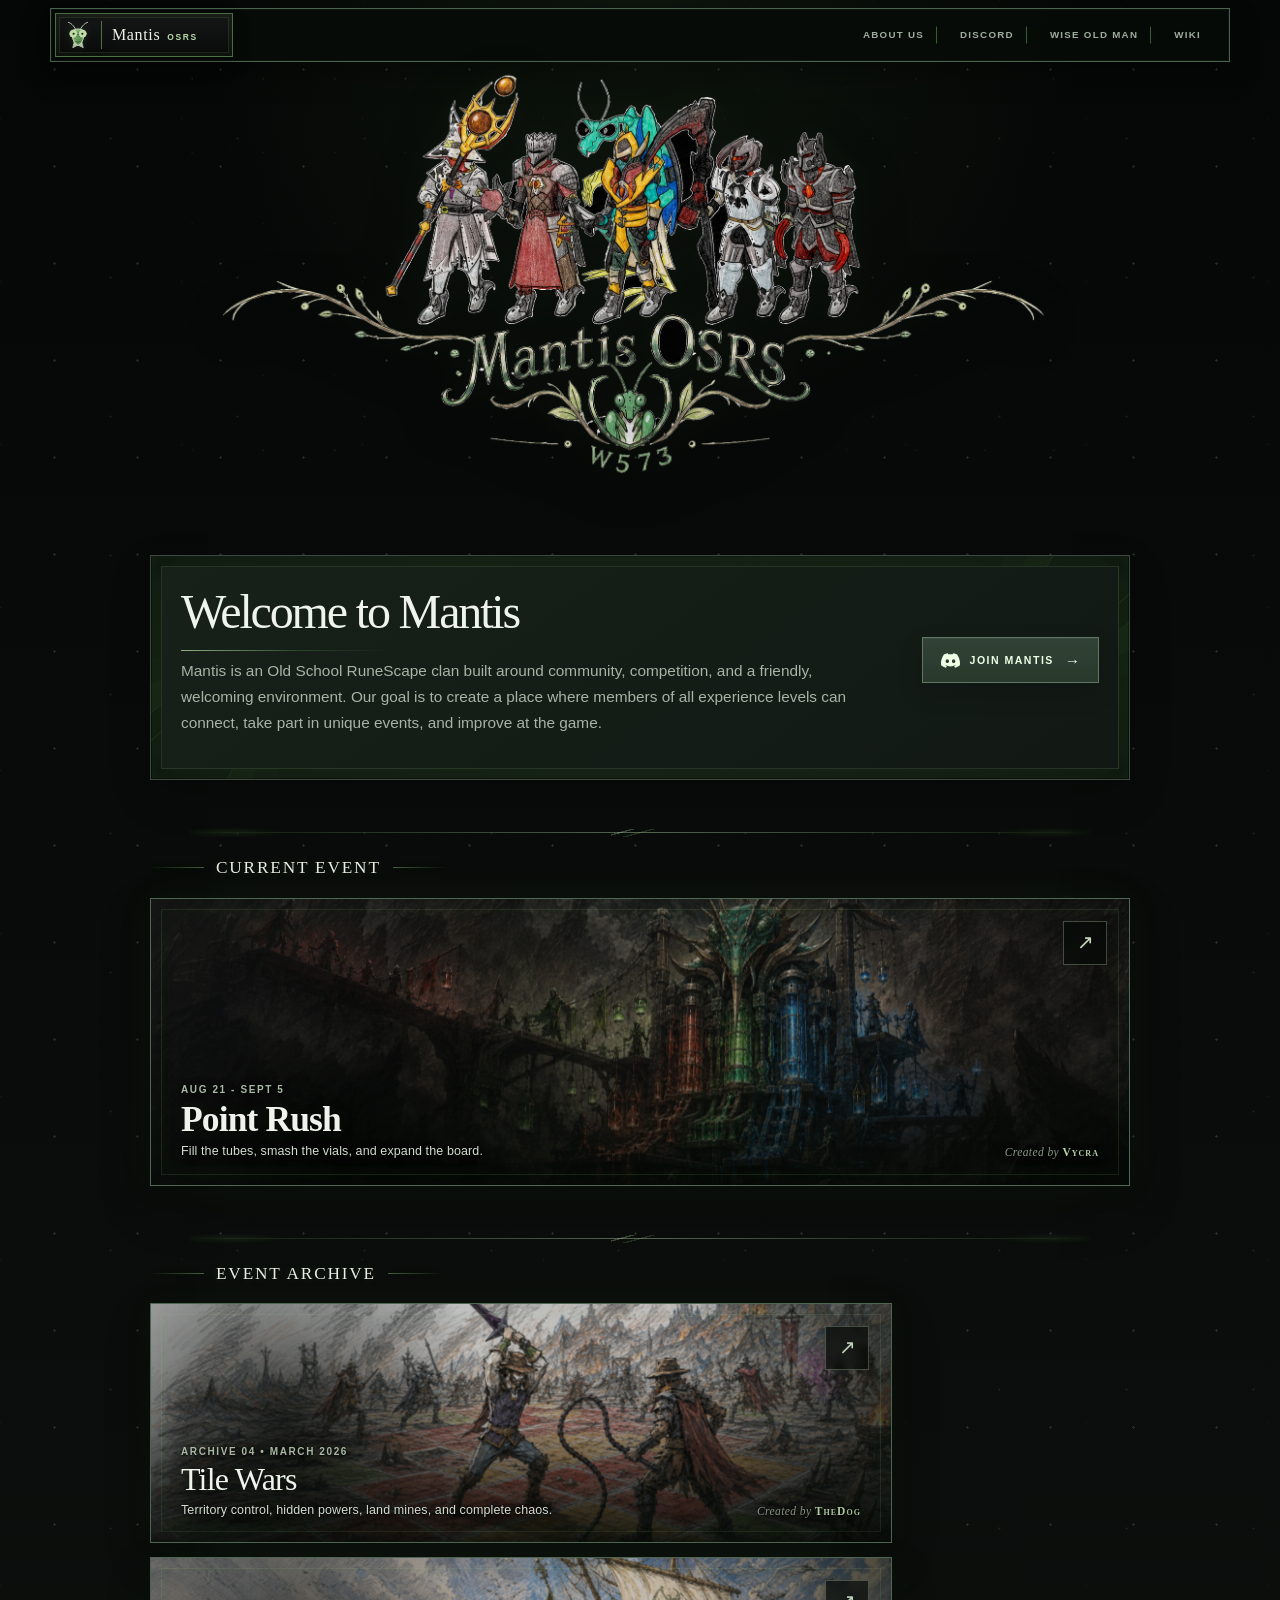
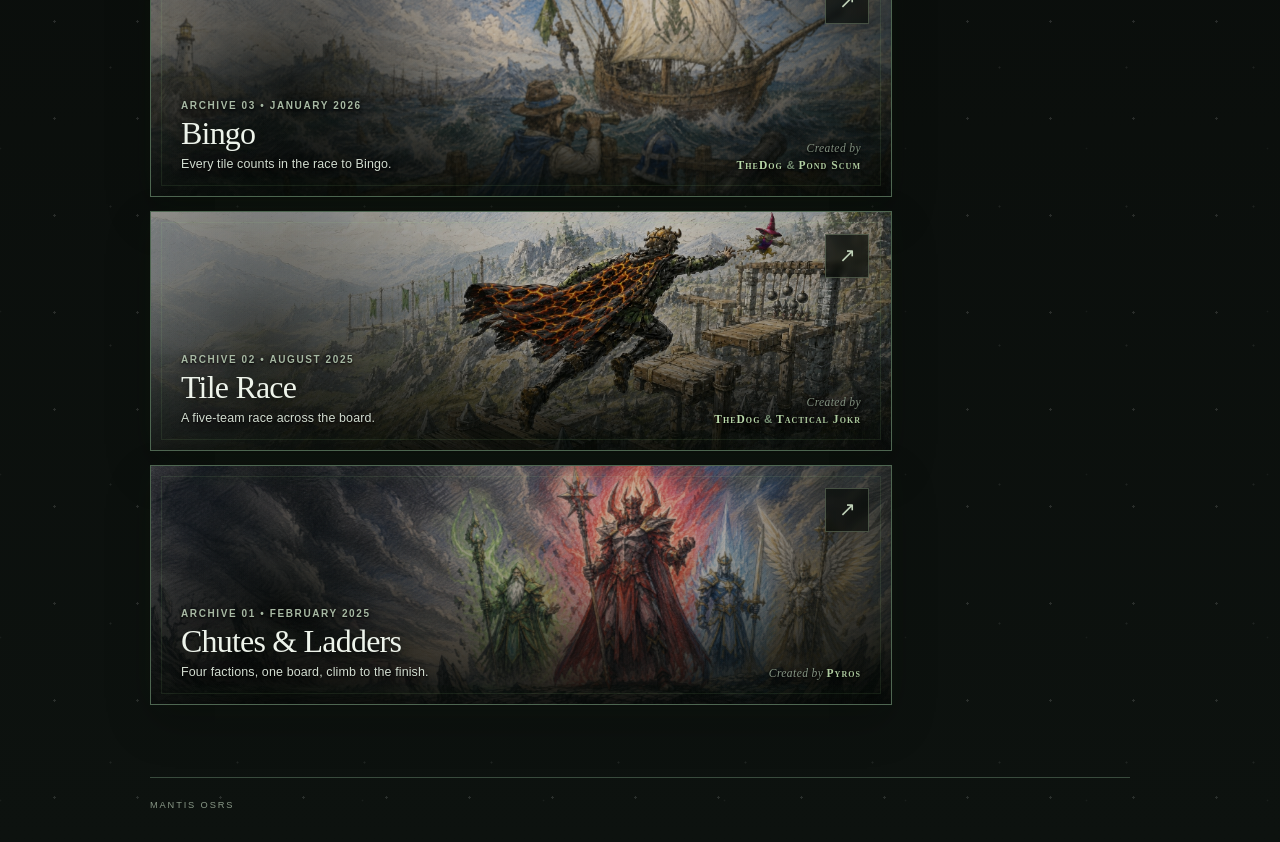
==== commit 3d57185c: "Optimize landing and Point Rush performance" ====
--- a/index.html
+++ b/index.html
@@ -23,10 +23,18 @@
     body{
       margin:0;
       min-height:100vh;
+      position:relative;
+      overflow-x:hidden;
       color:var(--text);
-      background:
+      background-image:
+        radial-gradient(circle, rgba(255,255,255,.12) 0 1px, transparent 1.4px),
+        radial-gradient(circle, rgba(255,255,255,.08) 0 .8px, transparent 1.25px),
+        radial-gradient(circle, rgba(255,255,255,.055) 0 .7px, transparent 1.1px),
         radial-gradient(circle at 50% 0%, rgba(99,165,79,.09), transparent 28rem),
         linear-gradient(180deg,#050706 0%,#090c0a 42%,#0d120f 100%);
+      background-size:83px 97px,127px 139px,181px 163px,auto,auto;
+      background-position:13px 21px,47px 69px,91px 37px,center top,center top;
+      background-repeat:repeat,repeat,repeat,no-repeat,no-repeat;
       font-family:Arial,Helvetica,sans-serif;
     }
 
@@ -66,20 +74,6 @@
       color:var(--green-pale);
     }
 
-    .brand{
-      text-decoration:none;
-      text-transform:uppercase;
-      letter-spacing:.16em;
-      font-size:.75rem;
-      font-weight:800;
-    }
-
-    .brand span{
-      margin-left:.5rem;
-      color:var(--green-pale);
-      font-size:.58rem;
-    }
-
     .hero{
       display:flex;
       align-items:center;
@@ -87,22 +81,6 @@
       gap:28px;
       padding:46px 0 38px;
       text-align:left;
-    }
-
-    .mantis{
-      width:130px;
-      flex:0 0 auto;
-      filter:drop-shadow(0 16px 24px rgba(0,0,0,.5));
-      animation:float 4.8s ease-in-out infinite;
-    }
-
-    .mantis .head{
-      transform-origin:50% 70%;
-      animation:tilt 4.8s ease-in-out infinite;
-    }
-
-    .mantis .eye{
-      animation:eye 2.4s ease-in-out infinite;
     }
 
     h1{
@@ -171,14 +149,6 @@
       font-size:clamp(2rem,5vw,3rem);
     }
 
-    .status{
-      color:var(--muted);
-      font-size:.78rem;
-      text-transform:uppercase;
-      letter-spacing:.14em;
-      white-space:nowrap;
-    }
-
     .past-list{
       width:50%;
       display:grid;
@@ -202,10 +172,6 @@
 
     .past-card h3{
       font-size:clamp(1.35rem,3.6vw,2rem);
-    }
-
-    .past-card.empty h3{
-      color:#566356;
     }
 
     .event-link{
@@ -235,37 +201,6 @@
       gap:16px;
     }
 
-    .moderator-login{
-      padding:6px 10px;
-      border:1px solid var(--line);
-      color:#9baa98;
-      text-decoration:none;
-      font-size:.54rem;
-      letter-spacing:.14em;
-      transition:color .18s ease,border-color .18s ease,background .18s ease;
-    }
-
-    .moderator-login:hover{
-      color:var(--green-pale);
-      border-color:#607762;
-      background:rgba(255,255,255,.02);
-    }
-
-    @keyframes float{
-      0%,100%{transform:translateY(0) rotate(-1deg)}
-      50%{transform:translateY(-6px) rotate(1deg)}
-    }
-
-    @keyframes tilt{
-      0%,100%{transform:rotate(-2deg)}
-      50%{transform:rotate(3deg)}
-    }
-
-    @keyframes eye{
-      0%,100%{opacity:.7;filter:drop-shadow(0 0 3px #dcffa5)}
-      50%{opacity:1;filter:drop-shadow(0 0 8px #dcffa5)}
-    }
-
     @media(max-width:760px){
       .past-list{
         width:100%;
@@ -291,8 +226,6 @@
         padding-top:32px;
       }
 
-      .mantis{width:112px}
-
       .current-card,
       .past-card{
         align-items:flex-start;
@@ -312,38 +245,6 @@
       *,*::before,*::after{
         animation:none!important;
       }
-    }
-  
-    /* Homepage glow experiment — structure unchanged */
-    body {
-      position: relative;
-      overflow-x: hidden;
-    }
-
-    body::before,
-    body::after {
-      content: "";
-      position: fixed;
-      pointer-events: none;
-      border-radius: 50%;
-      filter: blur(80px);
-      z-index: -1;
-    }
-
-    body::before {
-      width: 420px;
-      height: 420px;
-      left: -170px;
-      top: 180px;
-      background: rgba(111, 190, 89, .11);
-    }
-
-    body::after {
-      width: 360px;
-      height: 360px;
-      right: -150px;
-      top: 520px;
-      background: rgba(171, 224, 143, .07);
     }
 
     header {
@@ -365,7 +266,6 @@
       );
     }
 
-    .brand,
     .site-links a {
       text-shadow: 0 0 18px rgba(166, 225, 140, .08);
     }
@@ -373,32 +273,6 @@
     .hero {
       position: relative;
       isolation: isolate;
-    }
-
-    .hero::before {
-      content: "";
-      position: absolute;
-      width: 380px;
-      height: 190px;
-      left: 50%;
-      top: 48%;
-      transform: translate(-50%, -50%);
-      border-radius: 50%;
-      background: radial-gradient(
-        ellipse,
-        rgba(128, 207, 101, .17),
-        rgba(128, 207, 101, .04) 48%,
-        transparent 72%
-      );
-      filter: blur(15px);
-      z-index: -1;
-      animation: heroGlow 5.4s ease-in-out infinite;
-    }
-
-    .mantis {
-      filter:
-        drop-shadow(0 16px 24px rgba(0,0,0,.45))
-        drop-shadow(0 0 16px rgba(143, 214, 113, .18));
     }
 
     h1 {
@@ -450,170 +324,23 @@
       transition:
         transform .18s ease,
         background .18s ease,
-        border-color .18s ease,
-        box-shadow .18s ease;
+        border-color .18s ease;
     }
 
     .past-card:hover {
       transform: translateX(4px);
-      box-shadow:
-        0 13px 30px rgba(0,0,0,.18),
-        0 0 25px rgba(119, 196, 97, .07);
     }
 
     .event-link {
       text-shadow: 0 0 14px rgba(190, 235, 165, .13);
     }
 
-    .moderator-login {
-      box-shadow: inset 0 0 0 1px rgba(255,255,255,.012);
-    }
-
-    .moderator-login:hover {
-      box-shadow: 0 0 18px rgba(154, 211, 130, .08);
-    }
-
-    @keyframes heroGlow {
-      0%, 100% {
-        opacity: .7;
-        transform: translate(-50%, -50%) scale(.96);
-      }
-      50% {
-        opacity: 1;
-        transform: translate(-50%, -50%) scale(1.05);
-      }
-    }
-
     @media (max-width: 620px) {
-      body::before {
-        width: 300px;
-        height: 300px;
-        left: -170px;
-      }
-
-      body::after {
-        width: 260px;
-        height: 260px;
-        right: -170px;
-      }
-
-      .hero::before {
-        width: 290px;
-        height: 165px;
-      }
-
       .past-card:hover {
         transform: none;
       }
     }
 
-  
-    /* Replace circular glows with vertical streaks */
-    body::before,
-    body::after {
-      inset: auto;
-      background: none;
-    }
-
-    .hero::before {
-      width: 28px;
-      height: 350px;
-      left: 50%;
-      top: 50%;
-      border-radius: 0;
-      background:
-        linear-gradient(
-          180deg,
-          transparent 0%,
-          rgba(151, 224, 120, .02) 18%,
-          rgba(151, 224, 120, .12) 42%,
-          rgba(236, 255, 244, .44) 50%,
-          rgba(151, 224, 120, .12) 58%,
-          rgba(151, 224, 120, .02) 82%,
-          transparent 100%
-        );
-      filter: blur(8px);
-      animation: heroStreak 6s ease-in-out infinite;
-    }
-
-    @keyframes heroStreak {
-      0%, 100% {
-        opacity: .65;
-        transform: translate(-50%, -54%);
-      }
-      50% {
-        opacity: 1;
-        transform: translate(-50%, -46%);
-      }
-    }
-
-    /* Vertical ambient glow streaks */
-    body::before,
-    body::after {
-      content: "";
-      position: fixed;
-      top: -22vh;
-      bottom: -22vh;
-      width: 52px;
-      height: auto;
-      border-radius: 0;
-      pointer-events: none;
-      z-index: 0;
-      filter: blur(8px);
-      opacity: .82;
-      background:
-        linear-gradient(
-          180deg,
-          transparent 0%,
-          rgba(165, 255, 164, .00) 10%,
-          rgba(165, 255, 164, .08) 24%,
-          rgba(120, 255, 143, .20) 40%,
-          rgba(236, 255, 244, .72) 50%,
-          rgba(120, 255, 143, .20) 60%,
-          rgba(165, 255, 164, .08) 76%,
-          rgba(165, 255, 164, .00) 90%,
-          transparent 100%
-        );
-      animation: streakDrift 8s ease-in-out infinite;
-    }
-
-    body::before {
-      left: 8%;
-    }
-
-    body::after {
-      right: 8%;
-      width: 52px;
-      opacity: .82;
-      animation-delay: -3.2s;
-      animation-duration: 10s;
-    }
-
-    @keyframes streakDrift {
-      0%, 100% { transform: translateY(-7%); }
-      50% { transform: translateY(7%); }
-    }
-
-    @media (max-width: 700px) {
-      body::before {
-        left: -28px;
-        width: 38px;
-      }
-
-      body::after {
-        right: -24px;
-        width: 38px;
-      }
-    }
-
-    @media (prefers-reduced-motion: reduce) {
-      body::before,
-      body::after {
-        animation: none !important;
-      }
-    }
-
-  
     /* glossy black sheen */
     body {
       position: relative;
@@ -630,265 +357,6 @@
 
   
   
-    .hero{
-      display:flex;
-      justify-content:center;
-      padding-top:20px;
-      padding-bottom:34px;
-    }
-
-    .hero-stage{
-      width:min(980px, 100%);
-      display:flex;
-      flex-direction:column;
-      align-items:center;
-      position:relative;
-    }
-
-    .header-art{
-      width:min(780px, 100%);
-      display:flex;
-      justify-content:center;
-      align-items:flex-end;
-      margin-bottom:-34px;
-      position:relative;
-      z-index:3;
-      pointer-events:none;
-    }
-
-    .header-art img{
-      display:block;
-      width:100%;
-      max-width:780px;
-      height:auto;
-      object-fit:contain;
-      filter:
-        drop-shadow(0 16px 18px rgba(0,0,0,.22))
-        drop-shadow(0 0 20px rgba(170,255,164,.08));
-    }
-
-    .hero-title-row{
-      width:100%;
-      display:flex;
-      align-items:flex-end;
-      justify-content:center;
-      gap:18px;
-      position:relative;
-      z-index:2;
-    }
-
-    .hero-copy{
-      display:flex;
-      align-items:flex-end;
-      gap:18px;
-    }
-
-    .mantis{
-      width:106px;
-      margin-bottom:10px;
-    }
-
-    h1{
-      margin:0;
-      line-height:.82;
-      position:relative;
-      z-index:1;
-    }
-
-    h1 small{
-      transform:translateY(1.28em);
-    }
-
-    @media(max-width:820px){
-      .header-art{
-        width:min(680px, 100%);
-        margin-bottom:-22px;
-      }
-
-      .hero-title-row{
-        flex-direction:row;
-        gap:12px;
-      }
-
-      .mantis{
-        width:82px;
-        margin-bottom:8px;
-      }
-    }
-
-    @media(max-width:620px){
-      .hero{
-        padding-top:14px;
-      }
-
-      .hero-title-row{
-        gap:10px;
-      }
-
-      .header-art{
-        margin-bottom:-16px;
-      }
-
-      .mantis{
-        width:68px;
-        margin-bottom:6px;
-      }
-
-      h1{
-        font-size:clamp(3.4rem, 17vw, 5.4rem);
-      }
-    }
-
-  
-    /* Header refinement: cleaner cutout, no mantis icon, tighter stacking */
-    .hero{
-      display:flex;
-      justify-content:center;
-      padding-top:4px;
-      padding-bottom:22px;
-    }
-
-    .hero-stage{
-      width:min(980px, 100%);
-      display:flex;
-      flex-direction:column;
-      align-items:center;
-      position:relative;
-      transform:translateY(-8px);
-    }
-
-    .header-art{
-      width:min(760px, 100%);
-      display:flex;
-      justify-content:center;
-      align-items:flex-end;
-      margin-bottom:-22px;
-      position:relative;
-      z-index:3;
-      pointer-events:none;
-    }
-
-    .header-art img{
-      display:block;
-      width:100%;
-      max-width:760px;
-      height:auto;
-      object-fit:contain;
-      filter:
-        drop-shadow(0 10px 16px rgba(0,0,0,.20))
-        drop-shadow(0 0 16px rgba(170,255,164,.06));
-    }
-
-    .hero-title-row{
-      width:100%;
-      display:flex;
-      align-items:flex-end;
-      justify-content:center;
-      position:relative;
-      z-index:2;
-    }
-
-    .hero-copy{
-      display:flex;
-      align-items:flex-end;
-      justify-content:center;
-      gap:0;
-      width:100%;
-    }
-
-    .hero-logo{
-      display:block;
-      width:min(510px, 72vw);
-      height:auto;
-      object-fit:contain;
-      filter:
-        drop-shadow(0 10px 18px rgba(0,0,0,.34))
-        drop-shadow(0 0 14px rgba(135,220,105,.10));
-    }
-
-    .hero-copy .mantis{
-      display:none !important;
-    }
-
-    h1{
-      margin:0;
-      line-height:.82;
-      position:relative;
-      z-index:1;
-      transform:translateY(-2px);
-    }
-
-    h1 small{
-      transform:translateY(1.18em);
-    }
-
-    @media(max-width:820px){
-      .hero{
-        padding-top:0;
-        padding-bottom:18px;
-      }
-
-      .hero-stage{
-        transform:translateY(-6px);
-      }
-
-      .header-art{
-        width:min(660px, 100%);
-        margin-bottom:-16px;
-      }
-
-      .hero-logo{
-        width:min(470px, 76vw);
-      }
-    }
-
-    @media(max-width:620px){
-      .hero{
-        padding-top:0;
-        padding-bottom:14px;
-      }
-
-      .hero-stage{
-        transform:translateY(-4px);
-      }
-
-      .header-art{
-        width:min(620px, 100%);
-        margin-bottom:-12px;
-      }
-
-      .hero-logo{
-        width:min(430px, 88vw);
-      }
-
-      h1{
-        font-size:clamp(3.6rem, 17vw, 5.4rem);
-      }
-    }
-
-  
-    /* Subtle paper-flake texture across the homepage */
-    .page-flakes{
-      position:fixed;
-      inset:0;
-      z-index:0;
-      pointer-events:none;
-      opacity:.22;
-      background-image:
-        radial-gradient(circle, rgba(255,255,255,.62) 0 1px, transparent 1.4px),
-        radial-gradient(circle, rgba(255,255,255,.42) 0 .8px, transparent 1.25px),
-        radial-gradient(circle, rgba(255,255,255,.28) 0 .7px, transparent 1.1px);
-      background-size:
-        83px 97px,
-        127px 139px,
-        181px 163px;
-      background-position:
-        13px 21px,
-        47px 69px,
-        91px 37px;
-      mix-blend-mode:screen;
-    }
-
     header,
     .hero,
     main,
@@ -896,285 +364,11 @@
       position:relative;
       z-index:1;
     }
-    @media(max-width:620px){
-      .page-flakes{
-        opacity:.17;
-      }
-    }
-
-  
+
     .past-card{
       position:relative;
     }
 
-    .event-date{
-      position:absolute;
-      top:12px;
-      left:14px;
-      color:#92a08f;
-      font-size:10px;
-      font-weight:700;
-      letter-spacing:.16em;
-      text-transform:uppercase;
-      pointer-events:none;
-    }
-
-    .past-card h3{
-      margin-top:14px;
-    }
-
-    .current-mantis{
-      display:flex;
-      justify-content:center;
-      margin:4px 0 12px;
-      opacity:.95;
-    }
-
-    .current-mantis svg{
-      width:72px;
-      height:72px;
-      overflow:visible;
-      filter:drop-shadow(0 4px 10px rgba(0,0,0,.22));
-    }
-
-    .current-mantis .mantis-bob{
-      animation:mantisBob 3.2s ease-in-out infinite;
-      transform-origin:center;
-    }
-
-    .current-mantis .mantis-eye{
-      animation:mantisBlink 5.5s infinite;
-      transform-origin:center;
-    }
-
-    @keyframes mantisBob{
-      0%,100%{ transform:translateY(0px); }
-      50%{ transform:translateY(-4px); }
-    }
-
-    @keyframes mantisBlink{
-      0%, 46%, 52%, 100%{ transform:scaleY(1); }
-      48%, 50%{ transform:scaleY(.12); }
-    }
-
-  
-    .current-status{
-      flex:0 0 auto;
-      min-width:118px;
-      display:flex;
-      flex-direction:column;
-      align-items:center;
-      justify-content:center;
-      gap:5px;
-    }
-
-    .current-mantis{
-      display:flex;
-      align-items:center;
-      justify-content:center;
-      width:82px;
-      height:82px;
-      margin:0;
-      opacity:.96;
-    }
-
-    .current-mantis svg{
-      display:block;
-      width:82px;
-      height:82px;
-      overflow:visible;
-      filter:drop-shadow(0 5px 11px rgba(0,0,0,.24));
-    }
-
-    .current-mantis .mantis-bob{
-      animation:currentMantisBob 3.2s ease-in-out infinite;
-      transform-box:fill-box;
-      transform-origin:center;
-    }
-
-    .current-mantis .mantis-eye{
-      animation:currentMantisBlink 5.5s infinite;
-      transform-box:fill-box;
-      transform-origin:center;
-    }
-
-    @keyframes currentMantisBob{
-      0%,100%{ transform:translateY(0); }
-      50%{ transform:translateY(-5px); }
-    }
-
-    @keyframes currentMantisBlink{
-      0%,46%,52%,100%{ transform:scaleY(1); }
-      48%,50%{ transform:scaleY(.12); }
-    }
-
-    @media(max-width:620px){
-      .current-card{
-        flex-direction:column;
-        text-align:center;
-      }
-
-      .current-status{
-        min-width:0;
-      }
-    }
-
-  
-    /* Tile Wars link: VIEW beside BOARD / & / REPLAY */
-    .tile-wars-link{
-      display:inline-grid;
-      grid-template-columns:auto auto;
-      grid-template-rows:repeat(3,auto);
-      column-gap:.58em;
-      align-items:center;
-      line-height:1.05;
-      text-align:left;
-    }
-
-    .tile-wars-link::after{
-      content:none;
-    }
-
-    .tile-wars-link .tw-view{
-      grid-column:1;
-      grid-row:1 / 4;
-      align-self:center;
-    }
-
-    .tile-wars-link .tw-board,
-    .tile-wars-link .tw-amp,
-    .tile-wars-link .tw-replay{
-      grid-column:2;
-      display:block;
-    }
-
-    .tile-wars-link .tw-board{ grid-row:1; }
-    .tile-wars-link .tw-amp{ grid-row:2; }
-    .tile-wars-link .tw-replay{ grid-row:3; }
-
-  
-    /* Refined Tile Wars event link */
-    .past-card .event-link{
-      width:116px;
-    }
-
-    .tile-wars-link{
-      display:inline-grid;
-      grid-template-columns:auto minmax(44px,auto) auto;
-      grid-template-rows:repeat(3,auto);
-      column-gap:.42em;
-      row-gap:.04em;
-      align-items:baseline;
-      justify-content:start;
-      line-height:1.02;
-      text-align:left;
-    }
-
-    .tile-wars-link::after{
-      content:none;
-    }
-
-    .tile-wars-link .tw-view{
-      grid-column:1;
-      grid-row:1;
-      align-self:baseline;
-    }
-
-    .tile-wars-link .tw-board{
-      grid-column:2;
-      grid-row:1;
-      justify-self:center;
-    }
-
-    .tile-wars-link .tw-arrow{
-      grid-column:3;
-      grid-row:1;
-      align-self:baseline;
-      justify-self:start;
-      letter-spacing:0;
-    }
-
-    .tile-wars-link .tw-amp{
-      grid-column:2;
-      grid-row:2;
-      justify-self:center;
-      opacity:.82;
-    }
-
-    .tile-wars-link .tw-replay{
-      grid-column:2;
-      grid-row:3;
-      justify-self:center;
-    }
-
-  
-    /* Standard event links restored; Tile Wars keeps a matching custom stack */
-    .past-card .event-link{
-      width:auto;
-    }
-
-    .tile-wars-link{
-      display:inline-grid;
-      grid-template-columns:auto auto auto;
-      grid-template-rows:auto auto auto;
-      column-gap:.42em;
-      row-gap:.02em;
-      align-items:center;
-      justify-content:start;
-      min-width:116px;
-      line-height:1.02;
-      text-align:left;
-    }
-
-    .tile-wars-link::after{
-      content:none;
-    }
-
-    .tile-wars-link .tw-board{
-      grid-column:2;
-      grid-row:1;
-      justify-self:center;
-    }
-
-    .tile-wars-link .tw-view{
-      grid-column:1;
-      grid-row:2;
-      justify-self:start;
-      align-self:center;
-    }
-
-    .tile-wars-link .tw-amp{
-      grid-column:2;
-      grid-row:2;
-      justify-self:center;
-      align-self:center;
-      opacity:.86;
-    }
-
-    .tile-wars-link .tw-arrow{
-      grid-column:3;
-      grid-row:2;
-      justify-self:start;
-      align-self:center;
-      letter-spacing:0;
-    }
-
-    .tile-wars-link .tw-replay{
-      grid-column:2;
-      grid-row:3;
-      justify-self:center;
-    }
-
-  
-    /* V31 — separate Tile Wars board and replay links */
-    .tile-wars-actions{
-      flex:0 0 auto;
-      display:grid;
-      gap:8px;
-      justify-items:start;
-    }
-
-  
     /* V35 — welcome panel */
     .welcome-panel{
       display:grid;
@@ -1271,18 +465,7 @@
     }
 
   
-    /* V36 — framed home mark and divided top links */
-    .brand{
-      display:inline-flex;
-      align-items:center;
-      min-height:34px;
-      padding:8px 11px;
-      border:1px solid rgba(134,202,112,.58);
-      box-shadow:
-        0 0 10px rgba(121,218,98,.07),
-        inset 0 0 10px rgba(121,218,98,.025);
-    }
-
+    /* Divided top links. */
     .site-links{
       gap:0;
     }
@@ -1346,12 +529,11 @@
     }
 
     .past-card::after{
-      transition:border-color .18s ease,box-shadow .18s ease;
+      transition:border-color .18s ease;
     }
 
     .past-card:hover::after{
       border-color:rgba(134,202,112,.13);
-      box-shadow:inset 0 0 18px rgba(121,218,98,.025);
     }
 
     .section-title{
@@ -1366,10 +548,6 @@
       height:1px;
       background:linear-gradient(90deg,rgba(134,202,112,.45),transparent);
       box-shadow:0 0 8px rgba(121,218,98,.08);
-    }
-
-    .event-heading{
-      min-width:0;
     }
 
     .event-credit{
@@ -1388,17 +566,6 @@
       font-variant:small-caps;
       font-weight:700;
       letter-spacing:.09em;
-    }
-
-    /* V1.2 — Chutes & Ladders alignment refinement */
-    .chutes-card .event-date{
-      white-space:nowrap;
-    }
-
-    @media(min-width:621px){
-      .chutes-card .event-heading{
-        margin-left:16px;
-      }
     }
 
     @media(max-width:620px){
@@ -1441,47 +608,13 @@
       letter-spacing:0;
     }
 
-    @media(min-width:621px){
-      .chutes-card .event-heading{
-        margin-left:20px;
-      }
-    }
-
-    /* V1.20 — Chutes & Ladders specific past-event fit refinement */
-    .chutes-past-event .past-copy{
-      left:30px;
-      max-width:248px;
-    }
-
-    .chutes-past-event .event-heading{
-      margin-left:0 !important;
-    }
-
-    .chutes-past-event .past-copy h3{
-      font-size:clamp(1.34rem,2.35vw,1.74rem);
-      line-height:1.01;
-    }
-
+    /* Chutes & Ladders artwork fit. */
     .chutes-past-event .past-event-art img{
       object-position:56% 50%;
       transform:scale(1.01);
     }
 
-    /* V1.21 — Tile Race specific past-event fit refinement */
-    .tile-race-past-event .past-copy{
-      left:30px;
-      max-width:248px;
-    }
-
-    .tile-race-past-event .event-heading{
-      margin-left:0;
-    }
-
-    .tile-race-past-event .past-copy h3{
-      font-size:clamp(1.48rem,2.5vw,1.86rem);
-      line-height:1.01;
-    }
-
+    /* Tile Race artwork fit. */
     .tile-race-past-event .past-event-art img{
       object-position:50% 50%;
       transform:scale(1);
@@ -1508,109 +641,10 @@
         inset 0 1px 0 rgba(255,255,255,.025);
     }
 
-    /* V1.13 — compact past-event card system (first test applied to Tile Wars) */
+    /* Archive list layout. */
     .past-list{
       width:100%;
       gap:14px;
-    }
-
-    .past-card.compact-event{
-      min-height:154px;
-      padding:0;
-      display:grid;
-      grid-template-columns:minmax(220px,34%) minmax(0,1fr) auto;
-      gap:0;
-      overflow:hidden;
-      align-items:stretch;
-      border-color:#4e6651;
-      background:#101711;
-    }
-
-    .past-card.compact-event::before{
-      content:"";
-      position:absolute;
-      inset:0;
-      z-index:0;
-      pointer-events:none;
-      background:
-        linear-gradient(90deg,rgba(255,255,255,.02),transparent 22%),
-        linear-gradient(180deg,rgba(255,255,255,.02),rgba(255,255,255,0));
-    }
-
-    .past-card.compact-event .past-art{
-      position:relative;
-      min-height:154px;
-      overflow:hidden;
-      border-right:1px solid rgba(128,164,123,.20);
-      background:#0f1511;
-    }
-
-    .past-card.compact-event .past-art img{
-      width:100%;
-      height:100%;
-      display:block;
-      object-fit:cover;
-      object-position:56% center;
-      filter:saturate(1.02) contrast(1.03);
-      transform:scale(1.02);
-    }
-
-    .past-card.compact-event .past-art::after{
-      content:"";
-      position:absolute;
-      inset:0;
-      pointer-events:none;
-      background:
-        linear-gradient(90deg,rgba(8,12,9,.12),transparent 18%,transparent 88%,rgba(8,12,9,.42)),
-        linear-gradient(180deg,rgba(8,12,9,.08),transparent 58%,rgba(8,12,9,.24));
-    }
-
-    .compact-copy{
-      display:flex;
-      flex-direction:column;
-      justify-content:center;
-      gap:8px;
-      padding:18px 24px;
-      min-width:0;
-    }
-
-    .compact-copy .event-heading{
-      display:flex;
-      flex-direction:column;
-      gap:0;
-    }
-
-    .compact-copy .event-date{
-      position:static;
-      margin:0 0 4px;
-      color:#93a491;
-      font-size:10px;
-      font-weight:700;
-      letter-spacing:.16em;
-      text-transform:uppercase;
-      pointer-events:auto;
-    }
-
-    .past-card.compact-event h3{
-      font-size:clamp(1.7rem,3vw,2.15rem);
-      line-height:1.02;
-      margin:0;
-    }
-
-    .compact-actions{
-      display:flex;
-      align-items:center;
-      justify-content:center;
-      min-width:136px;
-      padding:18px 22px;
-      border-left:1px solid rgba(128,164,123,.20);
-      background:linear-gradient(180deg,rgba(255,255,255,.018),rgba(255,255,255,.01));
-    }
-
-    .compact-actions .event-link{
-      margin:0;
-      font-size:.68rem;
-      letter-spacing:.17em;
     }
 
     /* V1.14 — revised past-event feature card style based on the current-event layout */
@@ -1686,122 +720,6 @@
         linear-gradient(180deg,rgba(3,6,4,.05),transparent 54%,rgba(3,7,4,.36));
     }
 
-    .past-copy{
-      position:absolute;
-      left:34px;
-      top:50%;
-      transform:translateY(-50%) scale(1.045);
-      transform-origin:left center;
-      z-index:3;
-      max-width:286px;
-      padding:12px 14px 13px;
-      border:1px solid rgba(154,213,132,.18);
-      background:linear-gradient(180deg,rgba(14,20,14,.84),rgba(10,14,10,.72));
-      box-shadow:0 10px 24px rgba(0,0,0,.22), inset 0 1px 0 rgba(255,255,255,.04);
-      backdrop-filter:blur(2px);
-    }
-
-    .past-copy::before{
-      content:"";
-      position:absolute;
-      inset:8px;
-      border:1px solid rgba(154,213,132,.10);
-      pointer-events:none;
-    }
-
-    .past-copy .event-date{
-      position:static;
-      display:block;
-      margin:0 0 6px;
-      color:#8fa38d;
-      font-size:10px;
-      font-weight:700;
-      letter-spacing:.16em;
-      text-transform:uppercase;
-      line-height:1;
-    }
-
-    .past-copy h3{
-      margin:0;
-      color:#eef4eb;
-      font-family:Georgia,"Times New Roman",serif;
-      font-size:clamp(1.55rem,2.7vw,2rem);
-      line-height:1.02;
-      letter-spacing:-.025em;
-      text-shadow:0 0 16px rgba(174,225,150,.10);
-    }
-
-    .past-copy .event-credit{
-      margin-top:7px;
-      text-align:left;
-      align-items:flex-start;
-      gap:2px;
-    }
-
-    .past-copy .event-credit .credit-creators,
-    .past-copy .event-credit.long-credit .credit-creators{
-      justify-content:flex-start;
-    }
-
-    .past-event-status{
-      position:relative;
-      flex:0 0 214px;
-      min-width:0;
-      padding:24px 22px;
-      display:flex;
-      flex-direction:column;
-      align-items:center;
-      justify-content:center;
-      gap:8px;
-      text-align:center;
-      border-left:1px solid rgba(142,202,121,.42);
-      background:
-        radial-gradient(circle at 50% 42%,rgba(109,185,88,.10),transparent 44%),
-        linear-gradient(155deg,#17231a,#111912 72%);
-      box-shadow:
-        inset 10px 0 28px rgba(0,0,0,.16),
-        inset 1px 0 0 rgba(225,255,210,.025);
-      z-index:3;
-    }
-
-    .past-event-status::before,
-    .past-event-status::after{
-      content:"";
-      position:absolute;
-      left:-4px;
-      width:7px;
-      height:7px;
-      border:1px solid rgba(173,225,151,.52);
-      background:#111a12;
-      transform:rotate(45deg);
-      box-shadow:0 0 10px rgba(139,224,120,.12);
-    }
-
-    .past-event-status::before{top:27px}
-    .past-event-status::after{bottom:27px}
-
-    .past-status-kicker{
-      margin:0;
-      color:#94ae92;
-      font-size:10px;
-      font-weight:700;
-      letter-spacing:.17em;
-      text-transform:uppercase;
-      line-height:1;
-    }
-
-    .past-event-status .event-link{
-      margin:2px 0 0;
-    }
-
-    .past-status-note{
-      margin:0;
-      color:#8a9b89;
-      font-size:.82rem;
-      line-height:1.38;
-      max-width:12rem;
-    }
-
     .past-event-outcome{
       position:absolute;
       right:22px;
@@ -1888,7 +806,6 @@
       object-position:center 56%;
       transform:scale(1.018);
       filter:saturate(.88) contrast(1.04) brightness(.84);
-      animation:teaserDrift 11s ease-in-out infinite alternate;
     }
 
     .event-teaser-art::before{
@@ -1903,156 +820,7 @@
         linear-gradient(180deg,rgba(3,6,4,.04),transparent 55%,rgba(3,7,4,.42));
     }
 
-    .event-teaser-art::after{
-      content:"";
-      position:absolute;
-      top:-30%;
-      left:-18%;
-      width:15%;
-      height:160%;
-      z-index:2;
-      pointer-events:none;
-      transform:rotate(13deg);
-      background:linear-gradient(90deg,transparent,rgba(205,244,185,.10),transparent);
-      filter:blur(5px);
-      animation:teaserSheen 8.5s ease-in-out infinite;
-    }
-
-    .current-event-teaser .current-status{
-      position:absolute;
-      right:26px;
-      top:50%;
-      transform:translateY(-50%);
-      z-index:3;
-      width:min(232px, calc(100% - 64px));
-      min-width:0;
-      padding:18px 18px 19px;
-      display:flex;
-      flex-direction:column;
-      align-items:center;
-      justify-content:center;
-      gap:6px;
-      text-align:center;
-      border:1px solid rgba(154,213,132,.18);
-      background:linear-gradient(180deg,rgba(14,20,14,.82),rgba(10,14,10,.70));
-      box-shadow:0 10px 24px rgba(0,0,0,.22), inset 0 1px 0 rgba(255,255,255,.04);
-      backdrop-filter:blur(2px);
-    }
-
-    .current-event-teaser .current-status::before{
-      content:"";
-      position:absolute;
-      inset:8px;
-      border:1px solid rgba(154,213,132,.10);
-      pointer-events:none;
-    }
-
-    .current-event-teaser .current-status::after{content:none;}
-
-    .current-event-teaser .current-mantis{
-      width:78px;
-      height:78px;
-      margin:0 0 2px;
-      filter:drop-shadow(0 0 15px rgba(134,202,112,.10));
-    }
-
-    .current-event-teaser .current-mantis svg{
-      width:78px;
-      height:78px;
-    }
-
-    .status-kicker{
-      color:#91a58e;
-      font-size:.53rem;
-      font-weight:900;
-      letter-spacing:.20em;
-      text-transform:uppercase;
-    }
-
-    .current-event-teaser .status-title{
-      margin:0;
-      color:#edf7e8;
-      font-family:Georgia,"Times New Roman",serif;
-      font-size:clamp(1.72rem,3vw,2.22rem);
-      font-weight:400;
-      line-height:.95;
-      letter-spacing:-.035em;
-      text-shadow:0 0 20px rgba(174,225,150,.12);
-    }
-
-    .status-note{
-      max-width:165px;
-      margin:3px 0 0;
-      color:#c5e6b4;
-      font-family:Georgia,"Times New Roman",serif;
-      font-size:.72rem;
-      font-style:italic;
-      line-height:1.3;
-      letter-spacing:.035em;
-      text-transform:none;
-    }
-
-    .teaser-copy{
-      position:absolute;
-      left:26px;
-      top:50%;
-      z-index:3;
-      max-width:280px;
-      transform:translateY(-50%);
-      padding:12px 14px 13px;
-      border:1px solid rgba(154,213,132,.18);
-      background:linear-gradient(180deg,rgba(14,20,14,.82),rgba(10,14,10,.70));
-      box-shadow:0 10px 24px rgba(0,0,0,.22), inset 0 1px 0 rgba(255,255,255,.04);
-      backdrop-filter:blur(2px);
-    }
-
-    .teaser-copy::before{
-      content:"";
-      position:absolute;
-      inset:8px;
-      border:1px solid rgba(154,213,132,.10);
-      pointer-events:none;
-    }
-
-    .teaser-event-title{
-      margin:0;
-      color:#eef4eb;
-      font-family:Georgia,"Times New Roman",serif;
-      font-size:1.18rem;
-      font-weight:400;
-      line-height:1.05;
-      letter-spacing:-.025em;
-      text-shadow:0 0 16px rgba(174,225,150,.10);
-    }
-
-    .current-event-credit{
-      align-items:flex-start!important;
-      margin:7px 0 0;
-      text-align:left;
-      gap:2px;
-    }
-
-    .current-event-credit .credit-creators{
-      justify-content:flex-start;
-    }
-
-    @keyframes teaserDrift{
-      0%{transform:scale(1.018) translate3d(-.3%,0,0)}
-      100%{transform:scale(1.045) translate3d(.6%,-.8%,0)}
-    }
-
-    @keyframes teaserSheen{
-      0%,16%{left:-18%;opacity:0}
-      25%{opacity:.65}
-      47%{left:108%;opacity:0}
-      100%{left:108%;opacity:0}
-    }
-
     @media(max-width:700px){
-      .current-event-teaser .current-status{
-        width:206px;
-      }
-
       .event-credit.long-credit{
         font-size:.62rem;
       }
@@ -2065,75 +833,6 @@
 
       .event-teaser-art{
         min-height:266px;
-      }
-
-      .current-event-teaser .current-status{
-        right:16px;
-        top:16px;
-        transform:none;
-        width:min(182px, calc(100% - 32px));
-        padding:14px 12px 14px;
-        gap:4px;
-      }
-
-      .current-event-teaser .current-status::before{
-        inset:7px;
-      }
-
-      .current-event-teaser .current-mantis{
-        width:54px;
-        height:54px;
-        margin:0 0 1px;
-      }
-
-      .current-event-teaser .current-mantis svg{
-        width:54px;
-        height:54px;
-      }
-
-      .current-event-teaser .status-title{
-        font-size:1.34rem;
-      }
-
-      .status-note{
-        max-width:132px;
-        font-size:.64rem;
-      }
-
-      .teaser-copy{
-        left:16px;
-        right:auto;
-        bottom:16px;
-        top:auto;
-        max-width:min(238px, calc(100% - 198px));
-        padding:12px 13px 13px;
-        transform:none;
-      }
-
-      .teaser-event-title{
-        font-size:1.24rem;
-      }
-
-      .past-card.compact-event{
-        grid-template-columns:1fr;
-      }
-
-      .past-card.compact-event .past-art{
-        min-height:136px;
-        border-right:none;
-        border-bottom:1px solid rgba(128,164,123,.20);
-      }
-
-      .compact-copy{
-        padding:16px 18px 8px;
-      }
-
-      .compact-actions{
-        min-width:0;
-        justify-content:flex-start;
-        padding:12px 18px 18px;
-        border-left:none;
-        border-top:1px solid rgba(128,164,123,.14);
       }
 
       .past-card.feature-past-event{
@@ -2150,14 +849,6 @@
         min-height:204px;
       }
 
-      .past-copy{
-        left:18px;
-        right:18px;
-        max-width:none;
-        padding:11px 12px 12px;
-        transform:translateY(-50%);
-      }
-
       .past-event-outcome{
         right:18px;
         bottom:18px;
@@ -2169,11 +860,6 @@
     }
 
     @media(prefers-reduced-motion:reduce){
-      .event-teaser-art img,
-      .event-teaser-art::after{
-        animation:none!important;
-      }
-
       .past-event-outcome.event-link{
         transition:none;
       }
@@ -2185,7 +871,7 @@
       }
     }
 
-    /* V1.32 — move animated mantis to Welcome and refine upcoming teaser */
+    /* Refine the upcoming-event teaser. */
     .welcome-heading-row{
       display:flex;
       align-items:center;
@@ -2194,51 +880,12 @@
 
     .welcome-heading-row h2{margin:0;}
 
-    .welcome-mantis{
-      flex:0 0 auto;
-      width:54px;
-      height:54px;
-      margin:0;
-      opacity:.96;
-      filter:drop-shadow(0 0 15px rgba(134,202,112,.12));
-    }
-
-    .welcome-mantis svg{
-      width:54px;
-      height:54px;
-    }
-
     .event-teaser-art{
       box-shadow:inset 0 0 46px rgba(170,255,143,.10);
-      animation:teaserGlow 4.8s ease-in-out infinite;
-    }
-
-    @keyframes teaserGlow{
-      0%,100%{box-shadow:inset 0 0 36px rgba(170,255,143,.07),0 0 12px rgba(121,218,98,.03)}
-      50%{box-shadow:inset 0 0 58px rgba(170,255,143,.15),0 0 28px rgba(121,218,98,.09)}
-    }
-
-    .current-event-teaser .current-status{
-      right:28px;
-      top:46%;
-      width:min(208px, calc(100% - 64px));
-      padding:15px 16px 16px;
-      gap:5px;
     }
 
     @media(max-width:620px){
       .welcome-heading-row{gap:8px;}
-      .welcome-mantis,.welcome-mantis svg{width:44px;height:44px;}
-      .current-event-teaser .current-status{
-        right:16px;
-        top:18px;
-        width:min(170px, calc(100% - 32px));
-        padding:12px 11px 13px;
-      }
-    }
-
-    @media(prefers-reduced-motion:reduce){
-      .event-teaser-art{animation:none!important;}
     }
 
 
@@ -2384,19 +1031,6 @@
 
     .welcome-panel{
       padding-bottom:42px;
-    }
-
-    .welcome-founded{
-      position:absolute;
-      left:30px;
-      bottom:16px;
-      color:#7f917d;
-      font-family:Georgia,"Times New Roman",serif;
-      font-size:.63rem;
-      font-style:italic;
-      letter-spacing:.12em;
-      text-transform:uppercase;
-      white-space:nowrap;
     }
 
     header{
@@ -2459,388 +1093,11 @@
 
 
 
-    /* V1.57 — final compact Mantis OSRS home button */
-    header.wrap{
-      align-items:center;
-      padding:14px 0 16px;
-    }
-
-    .home-brand-final{
-      --mh-fill:#6fa85f;
-      --mh-light:#cce9b8;
-      --mh-edge:#d8e5cf;
-      --mh-dark:#17251b;
-      --mh-eye:#aee594;
-      position:relative;
-      display:inline-flex;
-      align-items:center;
-      width:178px;
-      min-height:42px;
-      padding:7px 11px 7px 8px;
-      overflow:hidden;
-      color:#edf4e9;
-      background:linear-gradient(180deg,rgba(22,24,23,.98),rgba(9,11,10,.98));
-      border:1px solid rgba(134,202,112,.5);
-      text-decoration:none;
-      box-shadow:0 7px 18px rgba(0,0,0,.24),inset 0 0 0 3px rgba(125,195,102,.035);
-      transition:border-color .18s ease,background .18s ease,box-shadow .18s ease,transform .18s ease;
-    }
-
-    .home-brand-final::before{
-      content:"";
-      position:absolute;
-      inset:3px;
-      border:1px solid rgba(156,217,134,.12);
-      pointer-events:none;
-    }
-
-    .home-brand-final:hover,
-    .home-brand-final:focus-visible{
-      color:#f5faf2;
-      border-color:rgba(184,232,159,.84);
-      background:linear-gradient(180deg,rgba(29,32,30,.99),rgba(12,14,13,.99));
-      box-shadow:0 9px 22px rgba(0,0,0,.31),0 0 13px rgba(121,218,98,.11),inset 0 0 0 3px rgba(125,195,102,.045);
-      transform:translateX(2px);
-      outline:none;
-    }
-
-    .home-brand-icon{
-      position:relative;
-      z-index:1;
-      display:grid;
-      place-items:center;
-      width:38px;
-      min-height:28px;
-      padding-right:9px;
-      flex:0 0 38px;
-      border-right:1px solid rgba(145,209,121,.5);
-      box-shadow:4px 0 10px rgba(0,0,0,.08);
-    }
-
-    .home-brand-icon img{
-      width:28px;
-      height:28px;
-      object-fit:contain;
-      filter:drop-shadow(0 0 3px rgba(137,207,111,.14));
-    }
-
-    .home-brand-wordmark{
-      position:relative;
-      z-index:1;
-      display:flex;
-      align-items:baseline;
-      gap:7px;
-      min-width:0;
-      margin-left:10px;
-      white-space:nowrap;
-    }
-
-    .home-brand-wordmark .mantis-word{
-      font-family:Georgia,"Times New Roman",serif;
-      font-size:1rem;
-      letter-spacing:.04em;
-    }
-
-    .home-brand-wordmark .osrs-word{
-      color:#b9d8aa;
-      font-size:.53rem;
-      font-weight:900;
-      letter-spacing:.19em;
-    }
-
-    header.wrap > .site-links{
-      padding-top:0;
-    }
-
-    @media(max-width:620px){
-      header.wrap{padding-top:14px}
-      .home-brand-final{width:178px}
-      header.wrap > .site-links{padding-top:2px}
-    }
-
   </style>
   <link rel="stylesheet" href="assets/v160.css">
-  <link rel="stylesheet" href="assets/v171-polish.css">
-  <link rel="stylesheet" href="assets/v172-polish.css">
-  <link rel="stylesheet" href="assets/v176-home-headings.css">
-  <style>
-    /* V1.62 — image-overlay archive details for homepage past-event cards. */
-    body.v160-home .past-event-art::after{
-      content:"";
-      position:absolute;
-      left:0;
-      right:0;
-      bottom:0;
-      height:72%;
-      z-index:2;
-      pointer-events:none;
-      background:linear-gradient(180deg,transparent 0%,rgba(4,7,5,.16) 30%,rgba(4,7,5,.78) 100%);
-    }
-
-    body.v160-home .v162-event-copy{
-      position:absolute;
-      left:30px;
-      right:245px;
-      bottom:24px;
-      z-index:3;
-      min-width:0;
-      color:#eef4eb;
-      text-shadow:0 2px 10px rgba(0,0,0,.88),0 1px 2px rgba(0,0,0,.95);
-    }
-
-    body.v160-home .v162-event-archive{
-      margin:0 0 5px;
-      color:#a7b9a3;
-      font:700 10px/1.15 Arial,Helvetica,sans-serif;
-      letter-spacing:.16em;
-      text-transform:uppercase;
-    }
-
-    body.v160-home .v162-event-copy h3{
-      margin:0;
-      color:#eef4eb;
-      font-family:Georgia,"Times New Roman",serif;
-      font-size:clamp(1.55rem,2.7vw,2rem);
-      line-height:1.02;
-      letter-spacing:-.025em;
-      text-shadow:0 2px 12px rgba(0,0,0,.92),0 0 16px rgba(174,225,150,.10);
-    }
-
-    body.v160-home .v162-event-description{
-      margin:6px 0 0;
-      color:#d2ddd0;
-      font-size:.78rem;
-      line-height:1.35;
-      letter-spacing:.01em;
-    }
-
-    body.v160-home .v162-event-credit{
-      position:absolute;
-      right:30px;
-      bottom:24px;
-      z-index:4;
-      max-width:205px;
-      margin:0;
-      text-align:right;
-      align-items:flex-end;
-      text-shadow:0 2px 9px rgba(0,0,0,.94),0 1px 2px rgba(0,0,0,.98);
-    }
-
-    body.v160-home .v162-event-credit .credit-creators,
-    body.v160-home .v162-event-credit.long-credit .credit-creators{
-      justify-content:flex-end;
-    }
-
-    body.v160-home .v162-event-credit.long-credit{
-      font-size:.72rem;
-      letter-spacing:.035em;
-    }
-
-    body.v160-home .past-event-outcome{
-      top:22px!important;
-      right:22px!important;
-      bottom:auto!important;
-    }
-
-    @media(max-width:760px){
-      body.v160-home .v162-event-copy{
-        left:18px;
-        right:158px;
-        bottom:18px;
-      }
-
-      body.v160-home .v162-event-archive{
-        margin-bottom:4px;
-        font-size:8px;
-        letter-spacing:.13em;
-      }
-
-      body.v160-home .v162-event-copy h3{
-        font-size:1.34rem;
-      }
-
-      body.v160-home .v162-event-description{
-        margin-top:4px;
-        font-size:.66rem;
-        line-height:1.28;
-      }
-
-      body.v160-home .v162-event-credit{
-        right:18px;
-        bottom:18px;
-        max-width:132px;
-        font-size:.61rem;
-      }
-
-      body.v160-home .v162-event-credit.long-credit{
-        font-size:.61rem;
-      }
-
-      body.v160-home .past-event-outcome{
-        top:18px!important;
-        right:18px!important;
-      }
-    }
-  </style>
-  <style>
-    /* Point Rush teaser card: archive-style image overlay without reveal or coming-soon boxes. */
-    body.v160-home .current-event-teaser .event-teaser-art img{
-      object-position:center 48%;
-      transform:scale(1.01);
-      filter:saturate(.94) contrast(1.05) brightness(.80);
-    }
-
-    body.v160-home .current-event-teaser .event-teaser-art::before{
-      background:
-        linear-gradient(180deg,rgba(3,6,4,.03) 0%,rgba(3,6,4,.10) 42%,rgba(3,7,4,.79) 100%),
-        linear-gradient(90deg,rgba(4,7,5,.20),transparent 25%,transparent 82%,rgba(4,7,5,.30));
-    }
-
-    body.v160-home .current-event-feature-copy{
-      left:30px;
-      right:245px;
-      bottom:25px;
-      top:auto;
-      transform:none;
-    }
-
-    body.v160-home .current-event-feature-copy h3{
-      margin:0;
-      color:#eef4eb;
-      font-family:Georgia,"Times New Roman",serif;
-      font-size:clamp(1.75rem,3vw,2.22rem);
-      line-height:1.02;
-      letter-spacing:-.025em;
-      text-shadow:0 2px 12px rgba(0,0,0,.92),0 0 16px rgba(174,225,150,.10);
-    }
-
-    body.v160-home .current-event-feature-copy .v162-event-description{
-      max-width:390px;
-    }
-
-    body.v160-home .current-event-feature-credit{
-      right:30px;
-      bottom:25px;
-    }
-
-    body.v160-home .current-event-arrow{
-      top:22px!important;
-      right:22px!important;
-      bottom:auto!important;
-    }
-
-    @media(max-width:760px){
-      body.v160-home .current-event-feature-copy{
-        left:18px;
-        right:148px;
-        bottom:18px;
-      }
-
-      body.v160-home .current-event-feature-copy h3{
-        font-size:1.5rem;
-      }
-
-      body.v160-home .current-event-feature-copy .v162-event-description{
-        max-width:230px;
-      }
-
-      body.v160-home .current-event-feature-credit{
-        right:18px;
-        bottom:18px;
-        max-width:118px;
-      }
-
-      body.v160-home .current-event-arrow{
-        top:18px!important;
-        right:18px!important;
-      }
-    }
-
-    @media(max-width:430px){
-      body.v160-home .current-event-feature-copy{
-        right:112px;
-      }
-
-      body.v160-home .current-event-feature-copy h3{
-        font-size:1.34rem;
-      }
-
-      body.v160-home .current-event-feature-copy .v162-event-description{
-        font-size:.62rem;
-      }
-
-      body.v160-home .current-event-feature-credit{
-        max-width:94px;
-        font-size:.58rem;
-      }
-    }
-  </style>
-<style>
-  /* V1.47 — selected unified illustrated header option */
-  .hero::before {
-    display: none !important;
-  }
-
-  .hero {
-    display: flex;
-    justify-content: center;
-    padding-top: 6px;
-    padding-bottom: 22px;
-    text-align: center;
-  }
-
-  .hero-stage {
-    width: min(980px, 100%);
-    display: flex;
-    justify-content: center;
-    align-items: center;
-    transform: none;
-  }
-
-  .hero-combined {
-    display: block;
-    width: min(900px, 100%);
-    height: auto;
-    object-fit: contain;
-    filter:
-      drop-shadow(0 14px 24px rgba(0,0,0,.28))
-      drop-shadow(0 0 14px rgba(170,255,164,.04));
-  }
-
-  @media (max-width: 820px) {
-    .hero {
-      padding-top: 2px;
-      padding-bottom: 17px;
-    }
-
-    .hero-combined {
-      width: min(780px, 100%);
-    }
-  }
-
-  @media (max-width: 620px) {
-    .hero {
-      padding-top: 0;
-      padding-bottom: 12px;
-    }
-
-    .hero-combined {
-      width: min(640px, 100%);
-    }
-  }
-
-  /* Keep the Point Rush teaser free of decorative glimmer. */
-  .event-teaser-art {
-    animation: none !important;
-  }
-
-  .event-teaser-art::after {
-    content: none !important;
-  }
-</style>
+  <link rel="stylesheet" href="assets/home.css">
 </head>
 <body class="v160-home">
-  <div class="page-flakes" aria-hidden="true"></div>
   <header class="wrap v160-nav-shell">
     <a class="home-brand-final v160-brand" href="index.html" aria-label="Mantis OSRS home">
       <span class="home-brand-icon v160-brand-icon" aria-hidden="true">
@@ -2877,55 +1134,6 @@
       <div class="welcome-copy">
         <div class="welcome-heading-row">
           <h2 id="welcome-heading">Welcome to Mantis</h2>
-          <div class="current-mantis welcome-mantis" aria-hidden="true">
-              <svg viewBox="0 0 220 220">
-                <defs>
-                  <linearGradient id="eventMantisBody" x1="0" y1="0" x2="1" y2="1">
-                    <stop offset="0" stop-color="#d7ffb8"/>
-                    <stop offset=".45" stop-color="#7dca63"/>
-                    <stop offset="1" stop-color="#2f6f38"/>
-                  </linearGradient>
-                  <linearGradient id="eventMantisDark" x1="0" y1="0" x2="1" y2="1">
-                    <stop offset="0" stop-color="#6eb958"/>
-                    <stop offset="1" stop-color="#17361f"/>
-                  </linearGradient>
-                </defs>
-
-                <g class="mantis-bob" fill="none" stroke-linecap="round" stroke-linejoin="round">
-                  <path d="M96 40 C80 20 62 12 42 16 C60 20 72 26 80 36"
-                        stroke="#75bf5d" stroke-width="4"/>
-                  <path d="M124 40 C140 20 158 12 178 16 C160 20 148 26 140 36"
-                        stroke="#75bf5d" stroke-width="4"/>
-
-                  <path d="M94 84 C74 92 60 106 50 126 C43 141 29 149 16 143
-                           M50 126 L31 116 L20 98 M32 116 L19 132"
-                        stroke="url(#eventMantisBody)" stroke-width="8"/>
-                  <path d="M126 84 C146 92 160 106 170 126 C177 141 191 149 204 143
-                           M170 126 L189 116 L200 98 M188 116 L201 132"
-                        stroke="url(#eventMantisBody)" stroke-width="8"/>
-
-                  <path d="M108 58 C96 79 92 104 95 130 C97 151 101 171 110 194
-                           C119 171 123 151 125 130 C128 104 124 79 112 58 Z"
-                        fill="url(#eventMantisBody)" stroke="#8bd373" stroke-width="4"/>
-
-                  <g>
-                    <path d="M110 60 C95 55 87 43 91 29 C96 14 124 14 129 29
-                             C133 43 125 55 110 60 Z"
-                          fill="url(#eventMantisDark)" stroke="#91d879" stroke-width="4"/>
-                    <ellipse class="mantis-eye" cx="98" cy="35" rx="8" ry="6"
-                             fill="#dfffaa" stroke="#c8f598" stroke-width="1.5"/>
-                    <ellipse class="mantis-eye" cx="122" cy="35" rx="8" ry="6"
-                             fill="#dfffaa" stroke="#c8f598" stroke-width="1.5"/>
-                    <path d="M103 49 Q110 54 117 49" stroke="#16361e" stroke-width="3"/>
-                  </g>
-
-                  <path d="M98 128 C83 139 73 158 64 186"
-                        stroke="#448f42" stroke-width="7"/>
-                  <path d="M122 128 C137 139 147 158 156 186"
-                        stroke="#448f42" stroke-width="7"/>
-                </g>
-              </svg>
-            </div>
         </div>
         <p>Mantis is an Old School RuneScape clan built around community, competition, and a friendly, welcoming environment. Our goal is to create a place where members of all experience levels can connect, take part in unique events, and improve at the game.</p>
       </div>
--- a/assets/v160.css
+++ b/assets/v160.css
@@ -16,8 +16,6 @@
   border-radius:0!important;
   background:rgba(7,11,8,.94)!important;
   box-shadow:0 12px 30px rgba(0,0,0,.32),inset 0 0 0 1px rgba(184,232,159,.035)!important;
-  backdrop-filter:blur(14px);
-  -webkit-backdrop-filter:blur(14px);
 }
 .v160-nav-shell::before,.v160-nav-shell::after{display:none!important}
 .v160-brand{
@@ -171,12 +169,12 @@
 /* Homepage event interactions selected from the experimental design. */
 body.v160-home .past-card.feature-past-event,
 body.v160-home .current-card.current-event-teaser{
-  transition:transform .28s ease,border-color .28s ease,box-shadow .28s ease!important;
+  transition:transform .28s ease,border-color .28s ease!important;
 }
 body.v160-home .past-event-art img,
 body.v160-home .event-teaser-art img{
   scale:1;
-  transition:scale .72s cubic-bezier(.2,.65,.2,1),filter .5s ease!important;
+  transition:scale .72s cubic-bezier(.2,.65,.2,1)!important;
   will-change:scale;
 }
 body.v160-home .past-event-outcome.event-link{
@@ -208,12 +206,10 @@
   body.v160-home .current-card.current-event-teaser:hover{
     transform:translateY(-3px)!important;
     border-color:#68826b!important;
-    box-shadow:0 22px 46px rgba(0,0,0,.29),0 0 30px rgba(121,218,98,.07)!important;
   }
   body.v160-home .past-card.feature-past-event:hover .past-event-art img,
   body.v160-home .past-card.feature-past-event:focus-within .past-event-art img{
     scale:1.045;
-    filter:saturate(1.08) contrast(1.04)!important;
   }
   body.v160-home .past-card.feature-past-event:hover .past-event-outcome,
   body.v160-home .past-card.feature-past-event:focus-within .past-event-outcome{
@@ -222,7 +218,6 @@
   }
   body.v160-home .current-card.current-event-teaser:hover .event-teaser-art img{
     scale:1.035;
-    filter:saturate(1.06) contrast(1.025)!important;
   }
 }
 
@@ -362,14 +357,6 @@
   text-shadow:none!important;
   box-shadow:none!important;
 }
-body.v160-home .welcome-mantis{
-  filter:none!important;
-}
-body.v160-home .welcome-panel .mantis-eye{
-  animation:none!important;
-  filter:none!important;
-}
-
 /* Homepage paper-flake pattern repeated behind the completed-event pages. */
 .v161-event-dots{
   position:fixed!important;
@@ -398,4 +385,3 @@
     transition:none!important;
   }
 }
-
--- a/assets/home.css
+++ b/assets/home.css
@@ -0,0 +1,380 @@
+/* Mantis OSRS homepage-only presentation layer */
+/* Homepage welcome-frame refinements formerly loaded from shared event stylesheets. */
+body.v160-home .welcome-panel{
+  overflow:hidden;
+  box-shadow:
+    0 16px 38px rgba(0,0,0,.18),
+    inset 0 1px 0 rgba(255,255,255,.03)!important;
+}
+body.v160-home .welcome-panel::after{
+  border-color:rgba(157,216,135,.13)!important;
+  box-shadow:0 0 13px rgba(121,218,98,.09)!important;
+}
+body.v160-home .welcome-copy h2{
+  text-shadow:none!important;
+}
+body.v160-home .welcome-heading-row::after{
+  box-shadow:none!important;
+}
+body.v160-home .v171-welcome-ornament{
+  position:absolute!important;
+  z-index:0!important;
+  top:-58px;
+  right:-53px;
+  width:178px;
+  height:178px;
+  pointer-events:none;
+  opacity:.70;
+}
+body.v160-home .v171-welcome-ornament::before{
+  content:"";
+  position:absolute;
+  inset:38px;
+  border:1px solid rgba(151,207,126,.15);
+  border-radius:50%;
+  box-shadow:
+    0 0 0 22px rgba(151,207,126,.026),
+    0 0 0 44px rgba(151,207,126,.018);
+}
+body.v160-home .v171-welcome-ornament::after{
+  content:"";
+  position:absolute;
+  right:48px;
+  top:91px;
+  width:76px;
+  height:1px;
+  transform:rotate(-43deg);
+  transform-origin:right center;
+  background:linear-gradient(90deg,transparent,rgba(151,207,126,.18));
+}
+body.v160-home .v172-welcome-ornament-bottom{
+  position:absolute!important;
+  z-index:0!important;
+  bottom:-58px;
+  left:-53px;
+  width:178px;
+  height:178px;
+  pointer-events:none;
+  opacity:.70;
+  transform:rotate(180deg);
+}
+body.v160-home .v172-welcome-ornament-bottom::before{
+  content:"";
+  position:absolute;
+  inset:38px;
+  border:1px solid rgba(151,207,126,.15);
+  border-radius:50%;
+  box-shadow:
+    0 0 0 22px rgba(151,207,126,.026),
+    0 0 0 44px rgba(151,207,126,.018);
+}
+body.v160-home .v172-welcome-ornament-bottom::after{
+  content:"";
+  position:absolute;
+  right:48px;
+  top:91px;
+  width:76px;
+  height:1px;
+  transform:rotate(-43deg);
+  transform-origin:right center;
+  background:linear-gradient(90deg,transparent,rgba(151,207,126,.18));
+}
+@media(max-width:760px){
+  body.v160-home .v171-welcome-ornament{
+    top:-48px;
+    right:-58px;
+    width:150px;
+    height:150px;
+    opacity:.56;
+  }
+  body.v160-home .v172-welcome-ornament-bottom{
+    bottom:-48px;
+    left:-58px;
+    width:150px;
+    height:150px;
+    opacity:.56;
+  }
+}
+
+/* Balanced short rules around homepage section headings. */
+body.v160-home main > section > .section-title{
+  display:flex;
+  align-items:center;
+  gap:12px;
+  width:max-content;
+  max-width:100%;
+  margin-bottom:20px;
+  padding-bottom:0;
+  color:#e8f0e5;
+  font-family:Georgia,"Times New Roman",serif;
+  font-size:1.08rem;
+  font-weight:500;
+  line-height:1.15;
+  letter-spacing:.105em;
+  text-shadow:
+    0 0 10px rgba(190,235,165,.17),
+    0 1px 0 rgba(0,0,0,.55);
+}
+body.v160-home main > section > .section-title > span{
+  position:relative;
+  flex:0 0 auto;
+  display:inline-block;
+  white-space:nowrap;
+}
+body.v160-home main > section > .section-title::before,
+body.v160-home main > section > .section-title::after{
+  content:"";
+  flex:0 0 54px;
+  width:54px;
+  height:1px;
+  box-shadow:0 0 8px rgba(121,218,98,.08);
+}
+body.v160-home main > section > .section-title::before{
+  background:linear-gradient(90deg,transparent,rgba(134,202,112,.45));
+}
+body.v160-home main > section > .section-title::after{
+  background:linear-gradient(90deg,rgba(134,202,112,.45),transparent);
+}
+body.v160-home main > section > .section-title > span::after{
+  content:none;
+  display:none;
+}
+@media(max-width:620px){
+  body.v160-home main > section > .section-title{
+    gap:9px;
+    margin-bottom:17px;
+    font-size:.97rem;
+    letter-spacing:.09em;
+    text-shadow:
+      0 0 8px rgba(190,235,165,.14),
+      0 1px 0 rgba(0,0,0,.5);
+  }
+  body.v160-home main > section > .section-title::before,
+  body.v160-home main > section > .section-title::after{
+    flex-basis:36px;
+    width:36px;
+  }
+}
+
+/* Image-overlay archive details for homepage event cards. */
+body.v160-home .past-event-art::after{
+  content:"";
+  position:absolute;
+  left:0;
+  right:0;
+  bottom:0;
+  height:72%;
+  z-index:2;
+  pointer-events:none;
+  background:linear-gradient(180deg,transparent 0%,rgba(4,7,5,.16) 30%,rgba(4,7,5,.78) 100%);
+}
+body.v160-home .v162-event-copy{
+  position:absolute;
+  left:30px;
+  right:245px;
+  bottom:24px;
+  z-index:3;
+  min-width:0;
+  color:#eef4eb;
+  text-shadow:0 2px 10px rgba(0,0,0,.88),0 1px 2px rgba(0,0,0,.95);
+}
+body.v160-home .v162-event-archive{
+  margin:0 0 5px;
+  color:#a7b9a3;
+  font:700 10px/1.15 Arial,Helvetica,sans-serif;
+  letter-spacing:.16em;
+  text-transform:uppercase;
+}
+body.v160-home .v162-event-copy h3{
+  margin:0;
+  color:#eef4eb;
+  font-family:Georgia,"Times New Roman",serif;
+  font-size:clamp(1.55rem,2.7vw,2rem);
+  line-height:1.02;
+  letter-spacing:-.025em;
+  text-shadow:0 2px 12px rgba(0,0,0,.92),0 0 16px rgba(174,225,150,.10);
+}
+body.v160-home .v162-event-description{
+  margin:6px 0 0;
+  color:#d2ddd0;
+  font-size:.78rem;
+  line-height:1.35;
+  letter-spacing:.01em;
+}
+body.v160-home .v162-event-credit{
+  position:absolute;
+  right:30px;
+  bottom:24px;
+  z-index:4;
+  max-width:205px;
+  margin:0;
+  text-align:right;
+  align-items:flex-end;
+  text-shadow:0 2px 9px rgba(0,0,0,.94),0 1px 2px rgba(0,0,0,.98);
+}
+body.v160-home .v162-event-credit .credit-creators,
+body.v160-home .v162-event-credit.long-credit .credit-creators{
+  justify-content:flex-end;
+}
+body.v160-home .v162-event-credit.long-credit{
+  font-size:.72rem;
+  letter-spacing:.035em;
+}
+body.v160-home .past-event-outcome{
+  top:22px!important;
+  right:22px!important;
+  bottom:auto!important;
+}
+@media(max-width:760px){
+  body.v160-home .v162-event-copy{
+    left:18px;
+    right:158px;
+    bottom:18px;
+  }
+  body.v160-home .v162-event-archive{
+    margin-bottom:4px;
+    font-size:8px;
+    letter-spacing:.13em;
+  }
+  body.v160-home .v162-event-copy h3{
+    font-size:1.34rem;
+  }
+  body.v160-home .v162-event-description{
+    margin-top:4px;
+    font-size:.66rem;
+    line-height:1.28;
+  }
+  body.v160-home .v162-event-credit{
+    right:18px;
+    bottom:18px;
+    max-width:132px;
+    font-size:.61rem;
+  }
+  body.v160-home .v162-event-credit.long-credit{
+    font-size:.61rem;
+  }
+  body.v160-home .past-event-outcome{
+    top:18px!important;
+    right:18px!important;
+  }
+}
+
+/* Point Rush teaser card: archive-style image overlay. */
+body.v160-home .current-event-teaser .event-teaser-art img{
+  object-position:center 48%;
+  transform:scale(1.01);
+  filter:saturate(.94) contrast(1.05) brightness(.80);
+}
+body.v160-home .current-event-teaser .event-teaser-art::before{
+  background:
+    linear-gradient(180deg,rgba(3,6,4,.03) 0%,rgba(3,6,4,.10) 42%,rgba(3,7,4,.79) 100%),
+    linear-gradient(90deg,rgba(4,7,5,.20),transparent 25%,transparent 82%,rgba(4,7,5,.30));
+}
+body.v160-home .current-event-feature-copy{
+  left:30px;
+  right:245px;
+  bottom:25px;
+  top:auto;
+  transform:none;
+}
+body.v160-home .current-event-feature-copy h3{
+  margin:0;
+  color:#eef4eb;
+  font-family:Georgia,"Times New Roman",serif;
+  font-size:clamp(1.75rem,3vw,2.22rem);
+  line-height:1.02;
+  letter-spacing:-.025em;
+  text-shadow:0 2px 12px rgba(0,0,0,.92),0 0 16px rgba(174,225,150,.10);
+}
+body.v160-home .current-event-feature-copy .v162-event-description{
+  max-width:390px;
+}
+body.v160-home .current-event-feature-credit{
+  right:30px;
+  bottom:25px;
+}
+body.v160-home .current-event-arrow{
+  top:22px!important;
+  right:22px!important;
+  bottom:auto!important;
+}
+@media(max-width:760px){
+  body.v160-home .current-event-feature-copy{
+    left:18px;
+    right:148px;
+    bottom:18px;
+  }
+  body.v160-home .current-event-feature-copy h3{
+    font-size:1.5rem;
+  }
+  body.v160-home .current-event-feature-copy .v162-event-description{
+    max-width:230px;
+  }
+  body.v160-home .current-event-feature-credit{
+    right:18px;
+    bottom:18px;
+    max-width:118px;
+  }
+  body.v160-home .current-event-arrow{
+    top:18px!important;
+    right:18px!important;
+  }
+}
+@media(max-width:430px){
+  body.v160-home .current-event-feature-copy{
+    right:112px;
+  }
+  body.v160-home .current-event-feature-copy h3{
+    font-size:1.34rem;
+  }
+  body.v160-home .current-event-feature-copy .v162-event-description{
+    font-size:.62rem;
+  }
+  body.v160-home .current-event-feature-credit{
+    max-width:94px;
+    font-size:.58rem;
+  }
+}
+
+/* Unified illustrated homepage header. */
+body.v160-home .hero{
+  display:flex;
+  justify-content:center;
+  padding-top:6px;
+  padding-bottom:22px;
+  text-align:center;
+}
+body.v160-home .hero-stage{
+  width:min(980px,100%);
+  display:flex;
+  justify-content:center;
+  align-items:center;
+  transform:none;
+}
+body.v160-home .hero-combined{
+  display:block;
+  width:min(900px,100%);
+  height:auto;
+  object-fit:contain;
+  filter:
+    drop-shadow(0 14px 24px rgba(0,0,0,.28))
+    drop-shadow(0 0 14px rgba(170,255,164,.04));
+}
+@media(max-width:820px){
+  body.v160-home .hero{
+    padding-top:2px;
+    padding-bottom:17px;
+  }
+  body.v160-home .hero-combined{
+    width:min(780px,100%);
+  }
+}
+@media(max-width:620px){
+  body.v160-home .hero{
+    padding-top:0;
+    padding-bottom:12px;
+  }
+  body.v160-home .hero-combined{
+    width:min(640px,100%);
+  }
+}
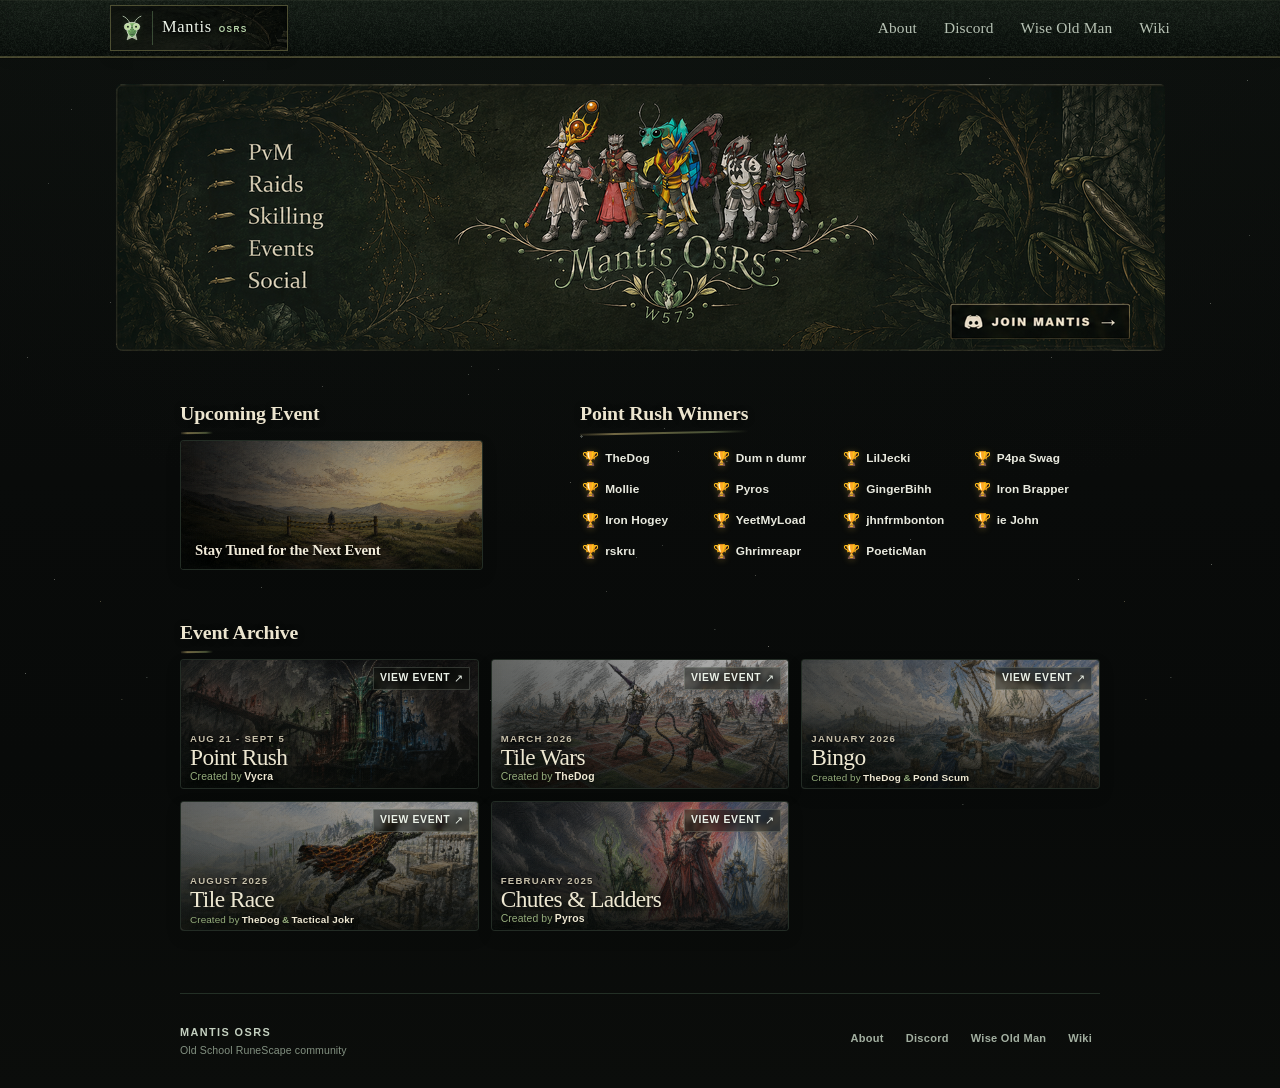
==== commit 7a0a571d: "Publish static Point Rush archive and update homepage" ====
--- a/index.html
+++ b/index.html
@@ -6,1099 +6,79 @@
   <meta name="theme-color" content="#07100b">
   <link rel="icon" href="images/mantis-head-mark.svg" type="image/svg+xml">
   <title>Mantis OSRS</title>
-  <style>
-    :root{
-      --bg:#101912;
-      --panel:#18231b;
-      --panel-hover:#1e2c21;
-      --line:#394b3d;
-      --text:#eef4eb;
-      --muted:#a7b4a5;
-      --green:#86ca70;
-      --green-pale:#d3f3bd;
-    }
-
-    *{box-sizing:border-box}
-
-    body{
-      margin:0;
-      min-height:100vh;
-      position:relative;
-      overflow-x:hidden;
-      color:var(--text);
-      background-image:
-        radial-gradient(circle, rgba(255,255,255,.12) 0 1px, transparent 1.4px),
-        radial-gradient(circle, rgba(255,255,255,.08) 0 .8px, transparent 1.25px),
-        radial-gradient(circle, rgba(255,255,255,.055) 0 .7px, transparent 1.1px),
-        radial-gradient(circle at 50% 0%, rgba(99,165,79,.09), transparent 28rem),
-        linear-gradient(180deg,#050706 0%,#090c0a 42%,#0d120f 100%);
-      background-size:83px 97px,127px 139px,181px 163px,auto,auto;
-      background-position:13px 21px,47px 69px,91px 37px,center top,center top;
-      background-repeat:repeat,repeat,repeat,no-repeat,no-repeat;
-      font-family:Arial,Helvetica,sans-serif;
-    }
-
-    a{color:inherit}
-
-    .wrap{
-      width:min(980px,calc(100% - 28px));
-      margin:0 auto;
-    }
-
-    header{
-      min-height:64px;
-      display:flex;
-      align-items:center;
-      justify-content:space-between;
-      gap:20px;
-      border-bottom:1px solid var(--line);
-    }
-
-    .site-links{
-      display:flex;
-      align-items:center;
-      gap:18px;
-    }
-
-    .site-links a{
-      color:var(--muted);
-      text-decoration:none;
-      text-transform:uppercase;
-      letter-spacing:.14em;
-      font-size:.62rem;
-      font-weight:800;
-      transition:color .18s ease;
-    }
-
-    .site-links a:hover{
-      color:var(--green-pale);
-    }
-
-    .hero{
-      display:flex;
-      align-items:center;
-      justify-content:center;
-      gap:28px;
-      padding:46px 0 38px;
-      text-align:left;
-    }
-
-    h1{
-      margin:0;
-      font-family:Georgia,"Times New Roman",serif;
-      font-size:clamp(4rem,10vw,7rem);
-      font-weight:400;
-      line-height:.8;
-      letter-spacing:-.08em;
-    }
-
-    h1 small{
-      display:inline-block;
-      margin-left:.32em;
-      color:var(--green-pale);
-      font-family:Arial,Helvetica,sans-serif;
-      font-size:.09em;
-      line-height:1;
-      letter-spacing:.42em;
-      text-transform:uppercase;
-      font-weight:900;
-      vertical-align:top;
-      transform:translateY(1.5em);
-    }
-
-    main{
-      padding:10px 0 72px;
-    }
-
-    section{
-      margin-top:44px;
-    }
-
-    .section-title{
-      margin:0 0 14px;
-      font-size:.72rem;
-      text-transform:uppercase;
-      letter-spacing:.2em;
-      color:var(--green-pale);
-    }
-
-    .current-card,
-    .past-card{
-      border:1px solid var(--line);
-      background:linear-gradient(145deg,#1b281e,#17221a);
-    }
-
-    .current-card{
-      min-height:170px;
-      padding:28px;
-      display:flex;
-      align-items:center;
-      justify-content:space-between;
-      gap:24px;
-    }
-
-    .current-card h2,
-    .past-card h3{
-      margin:0;
-      font-family:Georgia,"Times New Roman",serif;
-      font-weight:400;
-      letter-spacing:-.04em;
-    }
-
-    .current-card h2{
-      font-size:clamp(2rem,5vw,3rem);
-    }
-
-    .past-list{
-      width:50%;
-      display:grid;
-      gap:12px;
-    }
-
-    .past-card{
-      min-height:112px;
-      padding:22px 24px;
-      display:flex;
-      align-items:center;
-      justify-content:space-between;
-      gap:24px;
-      transition:background .18s ease,border-color .18s ease;
-    }
-
-    .past-card:hover{
-      background:var(--panel-hover);
-      border-color:#59705d;
-    }
-
-    .past-card h3{
-      font-size:clamp(1.35rem,3.6vw,2rem);
-    }
-
-    .event-link{
-      flex:0 0 auto;
-      text-decoration:none;
-      color:var(--green-pale);
-      font-size:.7rem;
-      font-weight:900;
-      letter-spacing:.16em;
-      text-transform:uppercase;
-    }
-
-    .event-link::after{
-      content:" →";
-    }
-
-    footer{
-      border-top:1px solid var(--line);
-      padding:22px 0 32px;
-      color:#899887;
-      font-size:.58rem;
-      text-transform:uppercase;
-      letter-spacing:.2em;
-      display:flex;
-      align-items:center;
-      justify-content:space-between;
-      gap:16px;
-    }
-
-    @media(max-width:760px){
-      .past-list{
-        width:100%;
-      }
-    }
-
-    @media(max-width:620px){
-      header{
-        padding:14px 0;
-        align-items:flex-start;
-        flex-direction:column;
-      }
-
-      .site-links{
-        width:100%;
-        justify-content:space-between;
-      }
-
-      .hero{
-        flex-direction:column;
-        text-align:center;
-        gap:8px;
-        padding-top:32px;
-      }
-
-      .current-card,
-      .past-card{
-        align-items:flex-start;
-        flex-direction:column;
-      }
-
-      .past-card{
-        min-height:126px;
-      }
-
-      .event-link{
-        margin-top:auto;
-      }
-    }
-
-    @media(prefers-reduced-motion:reduce){
-      *,*::before,*::after{
-        animation:none!important;
-      }
-    }
-
-    header {
-      position: relative;
-    }
-
-    header::after {
-      content: "";
-      position: absolute;
-      left: 0;
-      right: 0;
-      bottom: -1px;
-      height: 1px;
-      background: linear-gradient(
-        90deg,
-        transparent,
-        rgba(166, 225, 140, .42),
-        transparent
-      );
-    }
-
-    .site-links a {
-      text-shadow: 0 0 18px rgba(166, 225, 140, .08);
-    }
-
-    .hero {
-      position: relative;
-      isolation: isolate;
-    }
-
-    h1 {
-      text-shadow:
-        0 2px 0 rgba(255,255,255,.025),
-        0 16px 42px rgba(0,0,0,.28);
-    }
-
-    h1 small {
-      text-shadow: 0 0 16px rgba(185, 236, 157, .22);
-    }
-
-    .section-title {
-      text-shadow: 0 0 14px rgba(190, 235, 165, .13);
-    }
-
-    .current-card,
-    .past-card {
-      position: relative;
-      overflow: hidden;
-      box-shadow:
-        0 12px 30px rgba(0,0,0,.13),
-        inset 0 1px 0 rgba(255,255,255,.025);
-    }
-
-    .current-card::before,
-    .past-card::before {
-      content: "";
-      position: absolute;
-      inset: 0;
-      pointer-events: none;
-      background:
-        linear-gradient(
-          120deg,
-          rgba(255,255,255,.045),
-          transparent 34%
-        );
-    }
-
-    .current-card {
-      border-color: #4b6150;
-      box-shadow:
-        0 18px 42px rgba(0,0,0,.17),
-        0 0 36px rgba(108, 178, 89, .045),
-        inset 0 1px 0 rgba(255,255,255,.035);
-    }
-
-    .past-card {
-      transition:
-        transform .18s ease,
-        background .18s ease,
-        border-color .18s ease;
-    }
-
-    .past-card:hover {
-      transform: translateX(4px);
-    }
-
-    .event-link {
-      text-shadow: 0 0 14px rgba(190, 235, 165, .13);
-    }
-
-    @media (max-width: 620px) {
-      .past-card:hover {
-        transform: none;
-      }
-    }
-
-    /* glossy black sheen */
-    body {
-      position: relative;
-    }
-
-    body > * {
-      position: relative;
-      z-index: 1;
-    }
-
-    body::selection {
-      background: rgba(170,255,164,.25);
-    }
-
-  
-  
-    header,
-    .hero,
-    main,
-    footer{
-      position:relative;
-      z-index:1;
-    }
-
-    .past-card{
-      position:relative;
-    }
-
-    /* V35 — welcome panel */
-    .welcome-panel{
-      display:grid;
-      grid-template-columns:minmax(0,1fr) auto;
-      gap:26px;
-      align-items:center;
-      padding:28px 30px;
-      border:1px solid var(--line);
-      background:
-        linear-gradient(125deg,rgba(255,255,255,.035),transparent 38%),
-        linear-gradient(145deg,#1b281e,#151f18);
-      box-shadow:
-        0 16px 38px rgba(0,0,0,.16),
-        inset 0 1px 0 rgba(255,255,255,.025);
-    }
-
-    .welcome-copy h2{
-      margin:0 0 9px;
-      font-family:Georgia,"Times New Roman",serif;
-      font-size:clamp(2rem,5vw,3rem);
-      font-weight:400;
-      letter-spacing:-.045em;
-    }
-
-    .welcome-copy p{
-      max-width:690px;
-      margin:0;
-      color:var(--muted);
-      font-size:.96rem;
-      line-height:1.72;
-    }
-
-    .welcome-discord-link{
-      display:inline-flex;
-      align-items:center;
-      justify-content:center;
-      gap:10px;
-      min-height:46px;
-      padding:0 18px;
-      border:1px solid #607762;
-      color:#efffe5;
-      background:
-        linear-gradient(180deg,rgba(255,255,255,.055),rgba(255,255,255,.01)),
-        #26372a;
-      text-decoration:none;
-      text-transform:uppercase;
-      letter-spacing:.14em;
-      font-size:.66rem;
-      font-weight:900;
-      box-shadow:
-        0 10px 24px rgba(0,0,0,.16),
-        inset 0 1px 0 rgba(255,255,255,.045);
-      transition:
-        transform .18s ease,
-        border-color .18s ease,
-        background .18s ease;
-    }
-
-    .welcome-discord-link:hover{
-      transform:translateY(-2px);
-      border-color:#8ca68d;
-      background:
-        linear-gradient(180deg,rgba(255,255,255,.075),rgba(255,255,255,.015)),
-        #304434;
-    }
-
-    .welcome-discord-link svg{
-      width:19px;
-      height:19px;
-      flex:0 0 auto;
-      fill:currentColor;
-    }
-
-    .welcome-discord-link .link-arrow{
-      margin-left:1px;
-      font-size:.95rem;
-      letter-spacing:0;
-    }
-
-    @media(max-width:700px){
-      .welcome-panel{
-        grid-template-columns:1fr;
-      }
-
-      .welcome-discord-link{
-        justify-self:start;
-      }
-    }
-
-    @media(max-width:520px){
-      .welcome-discord-link{
-        width:100%;
-      }
-    }
-
-  
-    /* Divided top links. */
-    .site-links{
-      gap:0;
-    }
-
-    .site-links a + a{
-      position:relative;
-      margin-left:18px;
-      padding-left:18px;
-    }
-
-    .site-links a + a::before{
-      content:"";
-      position:absolute;
-      left:0;
-      top:50%;
-      width:1px;
-      height:15px;
-      transform:translateY(-50%);
-      background:rgba(134,202,112,.62);
-      box-shadow:0 0 7px rgba(121,218,98,.15);
-    }
-
-    @media(max-width:620px){
-      .site-links{
-        justify-content:flex-start;
-      }
-    }
-
-    /* V1.1 — restrained inset framing and event creator credits */
-    .welcome-panel,
-    .current-card,
-    .past-card{
-      position:relative;
-      isolation:isolate;
-    }
-
-    .welcome-panel::after,
-    .current-card::after,
-    .past-card::after{
-      content:"";
-      position:absolute;
-      inset:10px;
-      z-index:0;
-      pointer-events:none;
-      border:1px solid rgba(134,202,112,.075);
-      box-shadow:inset 0 0 15px rgba(121,218,98,.018);
-    }
-
-    .welcome-panel > *,
-    .current-card > *,
-    .past-card > *{
-      position:relative;
-      z-index:1;
-    }
-
-    .welcome-panel{
-      box-shadow:
-        0 16px 38px rgba(0,0,0,.16),
-        0 0 28px rgba(121,218,98,.035),
-        inset 0 1px 0 rgba(255,255,255,.025);
-    }
-
-    .past-card::after{
-      transition:border-color .18s ease;
-    }
-
-    .past-card:hover::after{
-      border-color:rgba(134,202,112,.13);
-    }
-
-    .section-title{
-      display:flex;
-      align-items:center;
-      gap:12px;
-    }
-
-    .section-title::after{
-      content:"";
-      width:54px;
-      height:1px;
-      background:linear-gradient(90deg,rgba(134,202,112,.45),transparent);
-      box-shadow:0 0 8px rgba(121,218,98,.08);
-    }
-
-    .event-credit{
-      margin:7px 0 0;
-      color:#93a491;
-      font-family:Georgia,"Times New Roman",serif;
-      font-size:.72rem;
-      font-style:italic;
-      line-height:1.2;
-      letter-spacing:.035em;
-    }
-
-    .event-credit .creator-name{
-      color:#c5e6b4;
-      font-style:normal;
-      font-variant:small-caps;
-      font-weight:700;
-      letter-spacing:.09em;
-    }
-
-    @media(max-width:620px){
-      .welcome-panel::after,
-      .current-card::after,
-      .past-card::after{
-        inset:8px;
-      }
-    }
-
-    /* V1.5 — creator credits and cinematic current-event teaser */
-    .event-credit.long-credit{
-      display:flex;
-      flex-direction:column;
-      align-items:flex-start;
-      gap:3px;
-      font-size:.67rem;
-      letter-spacing:.02em;
-      white-space:normal;
-    }
-
-    .event-credit .credit-prefix{
-      color:#93a491;
-    }
-
-    .event-credit .credit-creators{
-      display:flex;
-      align-items:baseline;
-      gap:.32em;
-      white-space:nowrap;
-    }
-
-    .event-credit .creator-separator{
-      display:inline-block;
-      margin:0;
-      color:#7f9a7c;
-      font-family:Arial,Helvetica,sans-serif;
-      font-style:normal;
-      font-weight:800;
-      letter-spacing:0;
-    }
-
-    /* Chutes & Ladders artwork fit. */
-    .chutes-past-event .past-event-art img{
-      object-position:56% 50%;
-      transform:scale(1.01);
-    }
-
-    /* Tile Race artwork fit. */
-    .tile-race-past-event .past-event-art img{
-      object-position:50% 50%;
-      transform:scale(1);
-    }
-
-    /* V1.22 — soften Tile Race title fade and preserve scenery behind the action button */
-    .tile-race-past-event .past-event-art::before{
-      background:
-        radial-gradient(circle at 15% 55%,rgba(5,8,6,.62),transparent 42%),
-        linear-gradient(90deg,rgba(5,9,6,.10),transparent 30%,transparent 91%,rgba(8,13,9,.20)),
-        linear-gradient(180deg,rgba(3,6,4,.04),transparent 58%,rgba(3,7,4,.30));
-    }
-
-    .current-card.current-event-teaser{
-      min-height:286px;
-      padding:0;
-      display:block;
-      overflow:hidden;
-      border-color:#506853;
-      background:#101711;
-      box-shadow:
-        0 20px 48px rgba(0,0,0,.24),
-        0 0 38px rgba(116,190,94,.055),
-        inset 0 1px 0 rgba(255,255,255,.025);
-    }
-
-    /* Archive list layout. */
-    .past-list{
-      width:100%;
-      gap:14px;
-    }
-
-    /* V1.14 — revised past-event feature card style based on the current-event layout */
-    .past-card.feature-past-event{
-      min-height:238px;
-      width:calc(100% - 238px);
-      padding:0;
-      display:flex;
-      align-items:stretch;
-      gap:0;
-      overflow:hidden;
-      border-color:#4e6651;
-      background:#101711;
-      box-shadow:
-        0 18px 42px rgba(0,0,0,.22),
-        0 0 30px rgba(116,190,94,.045),
-        inset 0 1px 0 rgba(255,255,255,.022);
-    }
-
-    .past-card.feature-past-event::before{
-      content:"";
-      position:absolute;
-      inset:0;
-      z-index:2;
-      pointer-events:none;
-      background:
-        linear-gradient(115deg,rgba(255,255,255,.038),transparent 27%),
-        linear-gradient(90deg,transparent 70%,rgba(5,9,6,.16));
-    }
-
-    .past-card.feature-past-event::after{
-      content:"";
-      position:absolute;
-      inset:10px;
-      z-index:4;
-      pointer-events:none;
-      border:1px solid rgba(150,214,128,.10);
-      box-shadow:
-        inset 0 0 20px rgba(121,218,98,.018),
-        0 0 10px rgba(121,218,98,.014);
-    }
-
-    .past-event-art{
-      position:relative;
-      flex:1 1 auto;
-      min-width:0;
-      min-height:238px;
-      overflow:hidden;
-      isolation:isolate;
-      background:#11170f;
-    }
-
-    .past-event-art img{
-      position:absolute;
-      inset:0;
-      width:100%;
-      height:100%;
-      object-fit:cover;
-      object-position:58% 48%;
-      transform:scale(1.02);
-      filter:saturate(.94) contrast(1.05) brightness(.82);
-    }
-
-    .past-event-art::before{
-      content:"";
-      position:absolute;
-      inset:0;
-      z-index:1;
-      pointer-events:none;
-      background:
-        radial-gradient(circle at 18% 55%,rgba(5,8,6,.74),transparent 34%),
-        linear-gradient(90deg,rgba(5,9,6,.17),transparent 26%,transparent 74%,rgba(8,13,9,.56)),
-        linear-gradient(180deg,rgba(3,6,4,.05),transparent 54%,rgba(3,7,4,.36));
-    }
-
-    .past-event-outcome{
-      position:absolute;
-      right:22px;
-      bottom:22px;
-      z-index:3;
-      margin:0;
-    }
-
-    .past-event-outcome.event-link{
-      font-size:.68rem;
-      letter-spacing:.17em;
-      padding:.95rem 1.35rem;
-      border:1px solid rgba(145,205,125,.22);
-      box-shadow:
-        0 10px 24px rgba(0,0,0,.20),
-        inset 0 1px 0 rgba(255,255,255,.04),
-        inset 0 0 16px rgba(121,218,98,.025);
-      background:
-        linear-gradient(90deg,transparent,rgba(151,218,130,.34),transparent) top 7px center / calc(100% - 24px) 1px no-repeat,
-        linear-gradient(90deg,transparent,rgba(151,218,130,.20),transparent) bottom 7px center / calc(100% - 24px) 1px no-repeat,
-        rgba(16,23,17,.84);
-      backdrop-filter:blur(2px);
-      transition:
-        transform .18s ease,
-        border-color .18s ease,
-        box-shadow .18s ease,
-        color .18s ease,
-        background-color .18s ease;
-      will-change:transform;
-    }
-
-    .past-event-outcome.event-link:hover,
-    .past-event-outcome.event-link:focus-visible{
-      transform:translate3d(2px,-3px,0);
-      color:#efffe6;
-      border-color:rgba(174,231,153,.48);
-      box-shadow:
-        0 14px 30px rgba(0,0,0,.27),
-        0 0 22px rgba(121,218,98,.12),
-        inset 0 1px 0 rgba(255,255,255,.06),
-        inset 0 0 20px rgba(121,218,98,.045);
-      background:
-        linear-gradient(90deg,transparent,rgba(177,233,157,.52),transparent) top 7px center / calc(100% - 20px) 1px no-repeat,
-        linear-gradient(90deg,transparent,rgba(177,233,157,.31),transparent) bottom 7px center / calc(100% - 20px) 1px no-repeat,
-        rgba(20,31,21,.91);
-    }
-
-    .past-event-outcome.event-link:active{
-      transform:translate3d(1px,-1px,0);
-    }
-
-    .current-card.current-event-teaser::before{
-      z-index:2;
-      background:
-        linear-gradient(115deg,rgba(255,255,255,.045),transparent 29%),
-        linear-gradient(90deg,transparent 80%,rgba(5,9,6,.12));
-    }
-
-    .current-card.current-event-teaser::after{
-      inset:10px;
-      z-index:4;
-      border-color:rgba(150,214,128,.12);
-      box-shadow:
-        inset 0 0 22px rgba(121,218,98,.022),
-        0 0 12px rgba(121,218,98,.018);
-    }
-
-    .event-teaser-art{
-      position:relative;
-      width:100%;
-      min-width:0;
-      min-height:286px;
-      overflow:hidden;
-      isolation:isolate;
-      background:#11170f;
-    }
-
-    .event-teaser-art img{
-      position:absolute;
-      inset:0;
-      width:100%;
-      height:100%;
-      object-fit:cover;
-      object-position:center 56%;
-      transform:scale(1.018);
-      filter:saturate(.88) contrast(1.04) brightness(.84);
-    }
-
-    .event-teaser-art::before{
-      content:"";
-      position:absolute;
-      inset:0;
-      z-index:1;
-      pointer-events:none;
-      background:
-        radial-gradient(circle at 18% 82%,rgba(3,7,4,.72),transparent 35%),
-        linear-gradient(90deg,rgba(5,9,6,.18),transparent 24%,transparent 88%,rgba(8,13,9,.26)),
-        linear-gradient(180deg,rgba(3,6,4,.04),transparent 55%,rgba(3,7,4,.42));
-    }
-
-    @media(max-width:700px){
-      .event-credit.long-credit{
-        font-size:.62rem;
-      }
-    }
-
-    @media(max-width:620px){
-      .current-card.current-event-teaser{
-        text-align:left;
-      }
-
-      .event-teaser-art{
-        min-height:266px;
-      }
-
-      .past-card.feature-past-event{
-        width:100%;
-        min-height:auto;
-        flex-direction:column;
-      }
-
-      .past-card.feature-past-event::after{
-        inset:8px;
-      }
-
-      .past-event-art{
-        min-height:204px;
-      }
-
-      .past-event-outcome{
-        right:18px;
-        bottom:18px;
-      }
-
-      .event-credit.long-credit{
-        white-space:normal;
-      }
-    }
-
-    @media(prefers-reduced-motion:reduce){
-      .past-event-outcome.event-link{
-        transition:none;
-      }
-
-      .past-event-outcome.event-link:hover,
-      .past-event-outcome.event-link:focus-visible,
-      .past-event-outcome.event-link:active{
-        transform:none;
-      }
-    }
-
-    /* Refine the upcoming-event teaser. */
-    .welcome-heading-row{
-      display:flex;
-      align-items:center;
-      gap:12px;
-    }
-
-    .welcome-heading-row h2{margin:0;}
-
-    .event-teaser-art{
-      box-shadow:inset 0 0 46px rgba(170,255,143,.10);
-    }
-
-    @media(max-width:620px){
-      .welcome-heading-row{gap:8px;}
-    }
-
-
-  
-
-    /* V1.37 — restrained welcome ornament and refined results actions */
-    .welcome-panel{
-      background:
-        radial-gradient(circle at 13% 20%,rgba(196,235,177,.035) 0 1px,transparent 1.6px) 0 0 / 38px 38px,
-        radial-gradient(circle at 72% 74%,rgba(196,235,177,.025) 0 .8px,transparent 1.4px) 0 0 / 53px 53px,
-        linear-gradient(125deg,rgba(255,255,255,.038),transparent 38%),
-        linear-gradient(145deg,#1b281e,#151f18);
-      box-shadow:
-        0 16px 38px rgba(0,0,0,.18),
-        0 0 28px rgba(121,218,98,.04),
-        inset 0 1px 0 rgba(255,255,255,.03),
-        inset 0 0 42px rgba(0,0,0,.12);
-    }
-
-    .welcome-panel::before{
-      content:"";
-      position:absolute;
-      inset:0;
-      z-index:0;
-      pointer-events:none;
-      opacity:.24;
-      background:
-        linear-gradient(135deg,transparent 0 14px,rgba(159,213,138,.16) 14px 15px,transparent 15px) top left / 42px 42px no-repeat,
-        linear-gradient(225deg,transparent 0 14px,rgba(159,213,138,.16) 14px 15px,transparent 15px) top right / 42px 42px no-repeat,
-        linear-gradient(45deg,transparent 0 14px,rgba(159,213,138,.12) 14px 15px,transparent 15px) bottom left / 42px 42px no-repeat,
-        linear-gradient(315deg,transparent 0 14px,rgba(159,213,138,.12) 14px 15px,transparent 15px) bottom right / 42px 42px no-repeat;
-    }
-
-    .welcome-heading-row{
-      position:relative;
-      padding-bottom:12px;
-      margin-bottom:7px;
-    }
-
-    .welcome-heading-row::after{
-      content:"";
-      position:absolute;
-      left:0;
-      bottom:0;
-      width:min(210px,72%);
-      height:1px;
-      background:linear-gradient(90deg,rgba(193,235,173,.70),rgba(121,218,98,.20) 58%,transparent);
-      box-shadow:0 0 8px rgba(121,218,98,.12);
-    }
-
-    .welcome-copy h2{
-      text-shadow:
-        0 1px 0 rgba(255,255,255,.025),
-        0 0 18px rgba(174,225,150,.08);
-    }
-
-    .past-event-outcome.event-link{
-      position:absolute;
-      overflow:hidden;
-      min-width:132px;
-      padding:.92rem 1.28rem;
-      border-color:rgba(154,213,132,.34);
-      color:#dff3d5;
-      text-align:center;
-      text-shadow:0 0 12px rgba(174,225,150,.12);
-      background:
-        linear-gradient(90deg,transparent,rgba(177,233,157,.40),transparent) top 7px center / calc(100% - 24px) 1px no-repeat,
-        linear-gradient(90deg,transparent,rgba(177,233,157,.24),transparent) bottom 7px center / calc(100% - 24px) 1px no-repeat,
-        linear-gradient(180deg,rgba(26,38,27,.94),rgba(13,20,14,.92));
-      box-shadow:
-        0 10px 24px rgba(0,0,0,.24),
-        inset 0 1px 0 rgba(255,255,255,.045),
-        inset 0 0 0 7px rgba(5,9,6,.28),
-        inset 0 0 0 8px rgba(154,213,132,.10);
-    }
-
-    .past-event-outcome.event-link::before{
-      content:"";
-      position:absolute;
-      inset:4px;
-      pointer-events:none;
-      border:1px solid rgba(174,225,151,.09);
-      box-shadow:inset 0 0 12px rgba(121,218,98,.025);
-    }
-
-    .past-event-outcome.event-link:hover,
-    .past-event-outcome.event-link:focus-visible{
-      transform:translate3d(0,-2px,0);
-      border-color:rgba(185,235,165,.58);
-      color:#f1ffe9;
-      background:
-        linear-gradient(90deg,transparent,rgba(190,240,170,.58),transparent) top 7px center / calc(100% - 20px) 1px no-repeat,
-        linear-gradient(90deg,transparent,rgba(190,240,170,.34),transparent) bottom 7px center / calc(100% - 20px) 1px no-repeat,
-        linear-gradient(180deg,rgba(31,47,32,.97),rgba(16,25,17,.95));
-      box-shadow:
-        0 14px 30px rgba(0,0,0,.29),
-        0 0 20px rgba(121,218,98,.10),
-        inset 0 1px 0 rgba(255,255,255,.06),
-        inset 0 0 0 7px rgba(5,9,6,.24),
-        inset 0 0 0 8px rgba(174,225,151,.15);
-    }
-
-    .past-event-outcome.event-link:active{
-      transform:translate3d(0,-1px,0);
-    }
-
-
-    /* V1.38 — illustrated section separators and pencil-textured navigation */
-    main > section + section{
-      position:relative;
-      padding-top:34px;
-    }
-
-    main > section + section::before{
-      content:"";
-      position:absolute;
-      left:4%;
-      right:4%;
-      top:0;
-      height:18px;
-      pointer-events:none;
-      opacity:.72;
-      background:
-        linear-gradient(90deg,transparent,rgba(142,205,119,.20) 12%,rgba(210,242,194,.52) 50%,rgba(142,205,119,.20) 88%,transparent) center 8px / 100% 1px no-repeat,
-        radial-gradient(ellipse at 34% 50%,rgba(121,218,98,.12),transparent 52%) left center / 120px 15px no-repeat,
-        radial-gradient(ellipse at 66% 50%,rgba(121,218,98,.10),transparent 52%) right center / 120px 15px no-repeat;
-      filter:drop-shadow(0 0 4px rgba(121,218,98,.12));
-    }
-
-    main > section + section::after{
-      content:"";
-      position:absolute;
-      top:5px;
-      left:50%;
-      width:58px;
-      height:8px;
-      transform:translateX(-50%);
-      pointer-events:none;
-      opacity:.48;
-      background:
-        linear-gradient(165deg,transparent 0 22%,rgba(185,229,164,.56) 23% 28%,transparent 29% 45%,rgba(121,189,103,.42) 46% 51%,transparent 52% 100%);
-    }
-
-    .welcome-panel{
-      padding-bottom:42px;
-    }
-
-    header{
-      position:relative;
-      isolation:isolate;
-      background:
-        radial-gradient(circle at 18% 34%,rgba(198,236,178,.035) 0 .8px,transparent 1.3px) 0 0 / 29px 31px,
-        radial-gradient(circle at 76% 68%,rgba(198,236,178,.025) 0 .7px,transparent 1.2px) 0 0 / 43px 39px;
-    }
-
-    header::before{
-      content:"";
-      position:absolute;
-      inset:7px 0;
-      z-index:-1;
-      pointer-events:none;
-      opacity:.34;
-      background:
-        linear-gradient(145deg,transparent 0 12px,rgba(154,213,132,.18) 12px 13px,transparent 13px) left center / 34px 34px no-repeat,
-        linear-gradient(215deg,transparent 0 12px,rgba(154,213,132,.18) 12px 13px,transparent 13px) right center / 34px 34px no-repeat;
-    }
-
-    header::after{
-      height:2px;
-      background:
-        linear-gradient(90deg,transparent,rgba(130,198,108,.22) 8%,rgba(214,242,201,.62) 50%,rgba(130,198,108,.22) 92%,transparent) center / 100% 1px no-repeat,
-        linear-gradient(90deg,transparent,rgba(121,218,98,.10),transparent) bottom / 82% 1px no-repeat;
-      box-shadow:0 0 8px rgba(121,218,98,.10);
-    }
-
-    .site-links a{
-      position:relative;
-    }
-
-    .site-links a::after{
-      content:"";
-      position:absolute;
-      left:8%;
-      right:8%;
-      bottom:-7px;
-      height:1px;
-      opacity:0;
-      transform:scaleX(.72);
-      background:linear-gradient(90deg,transparent,rgba(196,233,177,.72),transparent);
-      box-shadow:0 0 6px rgba(121,218,98,.14);
-      transition:opacity .18s ease,transform .18s ease;
-    }
-
-    .site-links a:hover::after,
-    .site-links a:focus-visible::after{
-      opacity:1;
-      transform:scaleX(1);
-    }
-
-    @media(max-width:620px){
-      main > section + section{padding-top:28px;}
-      .welcome-panel{padding-bottom:39px;}
-      header::before{opacity:.22;}
-    }
-
-
-
-  </style>
-  <link rel="stylesheet" href="assets/v160.css">
-  <link rel="stylesheet" href="assets/home.css">
+
+
+
+
+
+
+
+
+
+
+
+
+
+
+
+
+
+
+
+
+
+
+
+
+
+
+
+
+
+
+
+
+
+
+
+
+
+
+
+
+
+
+
+
+
+
+
+
+
+
+
+
+
+  <link rel="stylesheet" href="assets/home-v71331.css">
+  <link rel="stylesheet" href="assets/site-nav-v71331.css">
+
+<style id="v816-home-creator-color-consistency">
+  body.v160-home .home-archive-v630 .v162-event-copy .v162-event-credit,
+  body.v160-home .home-archive-v630 .v162-event-copy .v162-event-credit .credit-prefix,
+  body.v160-home .home-archive-v630 .v162-event-copy .v162-event-credit .creator-separator {
+    color: #95ad7c !important;
+    -webkit-text-fill-color: #95ad7c !important;
+  }
+
+  body.v160-home .home-archive-v630 .v162-event-copy .v162-event-credit .creator-name {
+    color: #eee8d2 !important;
+    -webkit-text-fill-color: #eee8d2 !important;
+  }
+</style>
+
 </head>
-<body class="v160-home">
-  <header class="wrap v160-nav-shell">
+<body class="v160-home site-nav-v71331">
+  <header class="wrap v160-nav-shell" aria-label="Site navigation">
     <a class="home-brand-final v160-brand" href="index.html" aria-label="Mantis OSRS home">
       <span class="home-brand-icon v160-brand-icon" aria-hidden="true">
         <img src="images/mantis-head-mark.svg" alt="">
@@ -1107,7 +87,7 @@
     </a>
 
     <nav class="site-links v160-nav-links" aria-label="Clan links">
-      <a href="about.html">About Us</a>
+      <a href="about.html">About</a>
 
       <a href="https://discord.gg/YaPqtQWQ7N"
          target="_blank"
@@ -1116,70 +96,105 @@
       <a href="https://wiseoldman.net/groups/6808"
          target="_blank"
          rel="noopener noreferrer">Wise Old Man</a>
-      <a href="https://oldschool.runescape.wiki/" target="_blank" rel="noopener noreferrer">WIKI</a>
+      <a href="https://oldschool.runescape.wiki/" target="_blank" rel="noopener noreferrer">Wiki</a>
     </nav>
   </header>
 
-  <div class="wrap hero">
-    <div class="hero-stage" aria-label="Mantis OSRS illustrated clan header">
-      <img class="hero-combined" src="images/header-artwork-transparent.png" alt="Sharp hand-drawn Mantis OSRS character lineup with ornamental logo and W573" width="1857" height="847">
+  <div class="home-hero-v700" aria-label="Mantis OSRS clan header">
+    <div class="home-hero-v700__wrap">
+      <section class="home-hero-v700__stage" aria-labelledby="home-hero-title-v700">
+        <h1 class="home-hero-v700__sr" id="home-hero-title-v700">Mantis OSRS</h1>
+        <p class="home-hero-v700__sr">Activities include PvM, Raids, Skilling, Events, and Social.</p>
+
+        <img class="home-hero-v700__art"
+             src="images/home-hero-reference-v713.png"
+             alt="Mantis OSRS clan artwork with PvM, Raids, Skilling, Events, and Social activities"
+             width="1049" height="267">
+
+        <a class="home-hero-v700__desktop-cta"
+           href="https://discord.gg/YaPqtQWQ7N"
+           target="_blank"
+           rel="noopener noreferrer"
+           aria-label="Join Mantis on Discord">
+          <img src="images/home-hero-join-button-v740.png"
+               alt=""
+               width="180" height="36"
+               draggable="false">
+        </a>
+      </section>
     </div>
   </div>
-
   <main class="wrap">
 
-    <section class="welcome-panel" aria-labelledby="welcome-heading">
-      <span class="v171-welcome-ornament" aria-hidden="true"></span>
-      <span class="v172-welcome-ornament-bottom" aria-hidden="true"></span>
-      <div class="welcome-copy">
-        <div class="welcome-heading-row">
-          <h2 id="welcome-heading">Welcome to Mantis</h2>
+    <section id="events" class="home-section-v630 home-current-v630" aria-label="Mantis event highlights">
+      <div class="home-event-highlights">
+        <div class="home-upcoming-v71332" aria-labelledby="upcoming-event-heading">
+          <div class="home-section-head-v630">
+            <h2 class="section-title" id="upcoming-event-heading"><span>Upcoming Event</span></h2>
+          </div>
+          <div class="current-card current-event-teaser upcoming-event-teaser" aria-label="Stay tuned for the next Mantis event">
+            <div class="event-teaser-art">
+              <img src="images/upcoming-event-teaser.png" alt="A road through open scenery blocked by a caution barrier">
+              <p class="upcoming-event-message">Stay Tuned for the Next Event</p>
+            </div>
+          </div>
         </div>
-        <p>Mantis is an Old School RuneScape clan built around community, competition, and a friendly, welcoming environment. Our goal is to create a place where members of all experience levels can connect, take part in unique events, and improve at the game.</p>
+
+        <div class="home-champions-v71332" aria-labelledby="point-rush-winners-heading">
+          <div class="home-section-head-v630">
+            <h2 class="section-title" id="point-rush-winners-heading"><span>Point Rush Winners</span></h2>
+          </div>
+          <div class="home-champions-card">
+            <ul class="home-champions-list" aria-label="Point Rush winning team members">
+              <li><span class="home-champion-trophy" aria-hidden="true">🏆</span><span>TheDog</span></li>
+              <li><span class="home-champion-trophy" aria-hidden="true">🏆</span><span>Mollie</span></li>
+              <li><span class="home-champion-trophy" aria-hidden="true">🏆</span><span>Iron Hogey</span></li>
+              <li><span class="home-champion-trophy" aria-hidden="true">🏆</span><span>rskru</span></li>
+              <li><span class="home-champion-trophy" aria-hidden="true">🏆</span><span>Dum n dumr</span></li>
+              <li><span class="home-champion-trophy" aria-hidden="true">🏆</span><span>Pyros</span></li>
+              <li><span class="home-champion-trophy" aria-hidden="true">🏆</span><span>YeetMyLoad</span></li>
+              <li><span class="home-champion-trophy" aria-hidden="true">🏆</span><span>Ghrimreapr</span></li>
+              <li><span class="home-champion-trophy" aria-hidden="true">🏆</span><span>LilJecki</span></li>
+              <li><span class="home-champion-trophy" aria-hidden="true">🏆</span><span>GingerBihh</span></li>
+              <li><span class="home-champion-trophy" aria-hidden="true">🏆</span><span>jhnfrmbonton</span></li>
+              <li><span class="home-champion-trophy" aria-hidden="true">🏆</span><span>PoeticMan</span></li>
+              <li><span class="home-champion-trophy" aria-hidden="true">🏆</span><span>P4pa Swag</span></li>
+              <li><span class="home-champion-trophy" aria-hidden="true">🏆</span><span>Iron Brapper</span></li>
+              <li><span class="home-champion-trophy" aria-hidden="true">🏆</span><span>ie John</span></li>
+            </ul>
+          </div>
+        </div>
       </div>
-
-      <a class="welcome-discord-link"
-         href="https://discord.gg/YaPqtQWQ7N"
-         target="_blank"
-         rel="noopener noreferrer"
-         aria-label="Join Mantis on Discord">
-        <svg viewBox="0 0 127.14 96.36" aria-hidden="true" focusable="false">
-          <path d="M107.7 8.07A105.15 105.15 0 0 0 81.47 0a72.06 72.06 0 0 0-3.36 6.83 97.68 97.68 0 0 0-29.11 0A72.37 72.37 0 0 0 45.64 0 105.89 105.89 0 0 0 19.39 8.09C2.79 32.65-1.71 56.6.54 80.21a105.73 105.73 0 0 0 32.17 16.15 77.7 77.7 0 0 0 6.89-9.05 68.42 68.42 0 0 1-10.85-5.18c.91-.66 1.8-1.34 2.66-2a75.57 75.57 0 0 0 64.32 0c.87.71 1.76 1.39 2.66 2a68.68 68.68 0 0 1-10.87 5.19 77 77 0 0 0 6.89 9 105.25 105.25 0 0 0 32.19-16.14c2.64-27.38-4.51-51.11-18.9-72.11ZM42.45 65.69C36.18 65.69 31 59.93 31 52.86s5-12.84 11.43-12.84S54 45.84 53.89 52.86c0 7.07-5.08 12.83-11.44 12.83Zm42.24 0c-6.28 0-11.44-5.76-11.44-12.83S78.23 40 84.69 40s11.54 5.82 11.43 12.84c0 7.09-5.05 12.85-11.43 12.85Z"/>
-        </svg>
-        <span>Join Mantis</span>
-        <span class="link-arrow" aria-hidden="true">→</span>
-      </a>
     </section>
 
-    <section>
-      <h2 class="section-title"><span>Current event</span></h2>
-      <a class="current-card current-event-teaser v161-event-card-link" href="events/point-rush.html" aria-label="View Point Rush event page">
-        <div class="event-teaser-art">
-          <img src="images/point-rush-upcoming-feature.webp" alt="Fantasy underground Point Rush arena with red, green, and blue reward tubes">
-          <div class="v162-event-copy current-event-feature-copy">
-            <div class="v162-event-archive">AUG 21 - SEPT 5</div>
-            <h3>Point Rush</h3>
-            <p class="v162-event-description">Fill the tubes, smash the vials, and expand the board.</p>
-          </div>
-          <p class="event-credit v162-event-credit current-event-feature-credit">Created by <span class="creator-name">Vycra</span></p>
-          <span class="event-link past-event-outcome current-event-arrow" aria-hidden="true">↗</span>
+    <section class="home-section-v630 home-archive-v630" aria-labelledby="event-archive-heading">
+      <div class="home-section-head-v630 home-archive-head-v630">
+        <div>
+          <h2 class="section-title" id="event-archive-heading"><span>Event Archive</span></h2>
         </div>
-      </a>
-    </section>
-
-    <section>
-      <h2 class="section-title"><span>Event Archive</span></h2>
+      </div>
       <div class="past-list">
+        <a class="past-card feature-past-event point-rush-past-event v161-event-card-link" href="events/point-rush-results.html" aria-label="View Point Rush event results">
+          <div class="past-event-art">
+            <img src="images/point-rush-upcoming-feature.webp" alt="">
+            <div class="v162-event-copy">
+              <div class="v162-event-archive">AUG 21 - SEPT 5</div>
+              <h3>Point Rush</h3>
+              <p class="event-credit v162-event-credit">Created by <span class="creator-name">Vycra</span></p>
+            </div>
+            <span class="event-link past-event-outcome" aria-hidden="true"><span class="event-action-label">View event</span><span class="event-action-arrow">↗</span></span>
+          </div>
+        </a>
+
         <a class="past-card feature-past-event tile-wars-compact v161-event-card-link" href="events/tile-wars.html" aria-label="View Tile Wars event results">
           <div class="past-event-art">
             <img src="images/tile-wars-past-feature.jpg" alt="">
             <div class="v162-event-copy">
-              <div class="v162-event-archive">ARCHIVE 04 • MARCH 2026</div>
+              <div class="v162-event-archive">MARCH 2026</div>
               <h3>Tile Wars</h3>
-              <p class="v162-event-description">Territory control, hidden powers, land mines, and complete chaos.</p>
-            </div>
-            <p class="event-credit v162-event-credit">Created by <span class="creator-name">TheDog</span></p>
-            <span class="event-link past-event-outcome" aria-hidden="true">↗</span>
+              <p class="event-credit v162-event-credit">Created by <span class="creator-name">TheDog</span></p>
+            </div>
+            <span class="event-link past-event-outcome" aria-hidden="true"><span class="event-action-label">View event</span><span class="event-action-arrow">↗</span></span>
           </div>
         </a>
 
@@ -1187,12 +202,11 @@
           <div class="past-event-art">
             <img src="images/bingo-past-feature.jpg" alt="">
             <div class="v162-event-copy">
-              <div class="v162-event-archive">ARCHIVE 03 • JANUARY 2026</div>
+              <div class="v162-event-archive">JANUARY 2026</div>
               <h3>Bingo</h3>
-              <p class="v162-event-description">Every tile counts in the race to Bingo.</p>
-            </div>
-            <p class="event-credit long-credit v162-event-credit"><span class="credit-prefix">Created by</span><span class="credit-creators"><span class="creator-name">TheDog</span><span class="creator-separator">&amp;</span><span class="creator-name">Pond Scum</span></span></p>
-            <span class="event-link past-event-outcome" aria-hidden="true">↗</span>
+              <p class="event-credit long-credit v162-event-credit"><span class="credit-prefix">Created by</span><span class="credit-creators"><span class="creator-name">TheDog</span><span class="creator-separator">&amp;</span><span class="creator-name">Pond Scum</span></span></p>
+            </div>
+            <span class="event-link past-event-outcome" aria-hidden="true"><span class="event-action-label">View event</span><span class="event-action-arrow">↗</span></span>
           </div>
         </a>
 
@@ -1200,12 +214,11 @@
           <div class="past-event-art">
             <img src="images/tile-race-past-feature.jpg" alt="">
             <div class="v162-event-copy">
-              <div class="v162-event-archive">ARCHIVE 02 • AUGUST 2025</div>
+              <div class="v162-event-archive">AUGUST 2025</div>
               <h3>Tile Race</h3>
-              <p class="v162-event-description">A five-team race across the board.</p>
-            </div>
-            <p class="event-credit long-credit v162-event-credit"><span class="credit-prefix">Created by</span><span class="credit-creators"><span class="creator-name">TheDog</span><span class="creator-separator">&amp;</span><span class="creator-name">Tactical Jokr</span></span></p>
-            <span class="event-link past-event-outcome" aria-hidden="true">↗</span>
+              <p class="event-credit long-credit v162-event-credit"><span class="credit-prefix">Created by</span><span class="credit-creators"><span class="creator-name">TheDog</span><span class="creator-separator">&amp;</span><span class="creator-name">Tactical Jokr</span></span></p>
+            </div>
+            <span class="event-link past-event-outcome" aria-hidden="true"><span class="event-action-label">View event</span><span class="event-action-arrow">↗</span></span>
           </div>
         </a>
 
@@ -1213,12 +226,11 @@
           <div class="past-event-art">
             <img src="images/chutes-ladders-past-feature.jpg" alt="">
             <div class="v162-event-copy">
-              <div class="v162-event-archive">ARCHIVE 01 • FEBRUARY 2025</div>
+              <div class="v162-event-archive">FEBRUARY 2025</div>
               <h3>Chutes &amp; Ladders</h3>
-              <p class="v162-event-description">Four factions, one board, climb to the finish.</p>
-            </div>
-            <p class="event-credit v162-event-credit">Created by <span class="creator-name">Pyros</span></p>
-            <span class="event-link past-event-outcome" aria-hidden="true">↗</span>
+              <p class="event-credit v162-event-credit">Created by <span class="creator-name">Pyros</span></p>
+            </div>
+            <span class="event-link past-event-outcome" aria-hidden="true"><span class="event-action-label">View event</span><span class="event-action-arrow">↗</span></span>
           </div>
         </a>
       </div>
@@ -1226,7 +238,16 @@
   </main>
 
   <footer class="wrap">
-    <span>Mantis OSRS</span>
+    <div class="home-footer-v640__identity">
+      <span class="home-footer-v636__brand">Mantis OSRS</span>
+      <p class="home-footer-v640__description">Old School RuneScape community</p>
+    </div>
+    <nav class="home-footer-v636__links" aria-label="Footer links">
+      <a href="about.html">About</a>
+      <a href="https://discord.gg/YaPqtQWQ7N" target="_blank" rel="noopener noreferrer">Discord</a>
+      <a href="https://wiseoldman.net/groups/6808" target="_blank" rel="noopener noreferrer">Wise Old Man</a>
+      <a href="https://oldschool.runescape.wiki/" target="_blank" rel="noopener noreferrer">Wiki</a>
+    </nav>
   </footer>
   <script>
     document.querySelectorAll('[href="#"]').forEach((link) => {
--- a/assets/home-v71331.css
+++ b/assets/home-v71331.css
@@ -0,0 +1,6392 @@
+/* Mantis OSRS landing page v7.13.31 — consolidated in original cascade order. */
+
+/* Original inline landing styles. */
+:root{
+      --bg:#101912;
+      --panel:#18231b;
+      --panel-hover:#1e2c21;
+      --line:#394b3d;
+      --text:#eef4eb;
+      --muted:#a7b4a5;
+      --green:#86ca70;
+      --green-pale:#d3f3bd;
+    }
+
+    *{box-sizing:border-box}
+
+    body{
+      margin:0;
+      min-height:100vh;
+      position:relative;
+      overflow-x:hidden;
+      color:var(--text);
+      background-image:
+        radial-gradient(circle, rgba(255,255,255,.12) 0 1px, transparent 1.4px),
+        radial-gradient(circle, rgba(255,255,255,.08) 0 .8px, transparent 1.25px),
+        radial-gradient(circle, rgba(255,255,255,.055) 0 .7px, transparent 1.1px),
+        radial-gradient(circle at 50% 0%, rgba(99,165,79,.09), transparent 28rem),
+        linear-gradient(180deg,#050706 0%,#090c0a 42%,#0d120f 100%);
+      background-size:83px 97px,127px 139px,181px 163px,auto,auto;
+      background-position:13px 21px,47px 69px,91px 37px,center top,center top;
+      background-repeat:repeat,repeat,repeat,no-repeat,no-repeat;
+      font-family:Arial,Helvetica,sans-serif;
+    }
+
+    a{color:inherit}
+
+    .wrap{
+      width:min(980px,calc(100% - 28px));
+      margin:0 auto;
+    }
+
+    header{
+      min-height:64px;
+      display:flex;
+      align-items:center;
+      justify-content:space-between;
+      gap:20px;
+      border-bottom:1px solid var(--line);
+    }
+
+    .site-links{
+      display:flex;
+      align-items:center;
+      gap:18px;
+    }
+
+    .site-links a{
+      color:var(--muted);
+      text-decoration:none;
+      text-transform:uppercase;
+      letter-spacing:.14em;
+      font-size:.62rem;
+      font-weight:800;
+      transition:color .18s ease;
+    }
+
+    .site-links a:hover{
+      color:var(--green-pale);
+    }
+
+    .hero{
+      display:flex;
+      align-items:center;
+      justify-content:center;
+      gap:28px;
+      padding:46px 0 38px;
+      text-align:left;
+    }
+
+    h1{
+      margin:0;
+      font-family:Georgia,"Times New Roman",serif;
+      font-size:clamp(4rem,10vw,7rem);
+      font-weight:400;
+      line-height:.8;
+      letter-spacing:-.08em;
+    }
+
+    h1 small{
+      display:inline-block;
+      margin-left:.32em;
+      color:var(--green-pale);
+      font-family:Arial,Helvetica,sans-serif;
+      font-size:.09em;
+      line-height:1;
+      letter-spacing:.42em;
+      text-transform:uppercase;
+      font-weight:900;
+      vertical-align:top;
+      transform:translateY(1.5em);
+    }
+
+    main{
+      padding:10px 0 72px;
+    }
+
+    section{
+      margin-top:44px;
+    }
+
+    .section-title{
+      margin:0 0 14px;
+      font-size:.72rem;
+      text-transform:uppercase;
+      letter-spacing:.2em;
+      color:var(--green-pale);
+    }
+
+    .current-card,
+    .past-card{
+      border:1px solid var(--line);
+      background:linear-gradient(145deg,#1b281e,#17221a);
+    }
+
+    .current-card{
+      min-height:170px;
+      padding:28px;
+      display:flex;
+      align-items:center;
+      justify-content:space-between;
+      gap:24px;
+    }
+
+    .current-card h2,
+    .past-card h3{
+      margin:0;
+      font-family:Georgia,"Times New Roman",serif;
+      font-weight:400;
+      letter-spacing:-.04em;
+    }
+
+    .current-card h2{
+      font-size:clamp(2rem,5vw,3rem);
+    }
+
+    .past-list{
+      width:50%;
+      display:grid;
+      gap:12px;
+    }
+
+    .past-card{
+      min-height:112px;
+      padding:22px 24px;
+      display:flex;
+      align-items:center;
+      justify-content:space-between;
+      gap:24px;
+      transition:background .18s ease,border-color .18s ease;
+    }
+
+    .past-card:hover{
+      background:var(--panel-hover);
+      border-color:#59705d;
+    }
+
+    .past-card h3{
+      font-size:clamp(1.35rem,3.6vw,2rem);
+    }
+
+    .event-link{
+      flex:0 0 auto;
+      text-decoration:none;
+      color:var(--green-pale);
+      font-size:.7rem;
+      font-weight:900;
+      letter-spacing:.16em;
+      text-transform:uppercase;
+    }
+
+    .event-link::after{
+      content:" →";
+    }
+
+    footer{
+      border-top:1px solid var(--line);
+      padding:22px 0 32px;
+      color:#899887;
+      font-size:.58rem;
+      text-transform:uppercase;
+      letter-spacing:.2em;
+      display:flex;
+      align-items:center;
+      justify-content:space-between;
+      gap:16px;
+    }
+
+    @media(max-width:760px){
+      .past-list{
+        width:100%;
+      }
+    }
+
+    @media(max-width:620px){
+      header{
+        padding:14px 0;
+        align-items:flex-start;
+        flex-direction:column;
+      }
+
+      .site-links{
+        width:100%;
+        justify-content:space-between;
+      }
+
+      .hero{
+        flex-direction:column;
+        text-align:center;
+        gap:8px;
+        padding-top:32px;
+      }
+
+      .current-card,
+      .past-card{
+        align-items:flex-start;
+        flex-direction:column;
+      }
+
+      .past-card{
+        min-height:126px;
+      }
+
+      .event-link{
+        margin-top:auto;
+      }
+    }
+
+    @media(prefers-reduced-motion:reduce){
+      *,*::before,*::after{
+        animation:none!important;
+      }
+    }
+
+    header {
+      position: relative;
+    }
+
+    header::after {
+      content: "";
+      position: absolute;
+      left: 0;
+      right: 0;
+      bottom: -1px;
+      height: 1px;
+      background: linear-gradient(
+        90deg,
+        transparent,
+        rgba(166, 225, 140, .42),
+        transparent
+      );
+    }
+
+    .site-links a {
+      text-shadow: 0 0 18px rgba(166, 225, 140, .08);
+    }
+
+    .hero {
+      position: relative;
+      isolation: isolate;
+    }
+
+    h1 {
+      text-shadow:
+        0 2px 0 rgba(255,255,255,.025),
+        0 16px 42px rgba(0,0,0,.28);
+    }
+
+    h1 small {
+      text-shadow: 0 0 16px rgba(185, 236, 157, .22);
+    }
+
+    .section-title {
+      text-shadow: 0 0 14px rgba(190, 235, 165, .13);
+    }
+
+    .current-card,
+    .past-card {
+      position: relative;
+      overflow: hidden;
+      box-shadow:
+        0 12px 30px rgba(0,0,0,.13),
+        inset 0 1px 0 rgba(255,255,255,.025);
+    }
+
+    .current-card::before,
+    .past-card::before {
+      content: "";
+      position: absolute;
+      inset: 0;
+      pointer-events: none;
+      background:
+        linear-gradient(
+          120deg,
+          rgba(255,255,255,.045),
+          transparent 34%
+        );
+    }
+
+    .current-card {
+      border-color: #4b6150;
+      box-shadow:
+        0 18px 42px rgba(0,0,0,.17),
+        0 0 36px rgba(108, 178, 89, .045),
+        inset 0 1px 0 rgba(255,255,255,.035);
+    }
+
+    .past-card {
+      transition:
+        transform .18s ease,
+        background .18s ease,
+        border-color .18s ease;
+    }
+
+    .past-card:hover {
+      transform: translateX(4px);
+    }
+
+    .event-link {
+      text-shadow: 0 0 14px rgba(190, 235, 165, .13);
+    }
+
+    @media (max-width: 620px) {
+      .past-card:hover {
+        transform: none;
+      }
+    }
+
+    /* glossy black sheen */
+    body {
+      position: relative;
+    }
+
+    body > * {
+      position: relative;
+      z-index: 1;
+    }
+
+    body::selection {
+      background: rgba(170,255,164,.25);
+    }
+
+  
+  
+    header,
+    .hero,
+    main,
+    footer{
+      position:relative;
+      z-index:1;
+    }
+
+    .past-card{
+      position:relative;
+    }
+
+    /* V35 — welcome panel */
+    .welcome-panel{
+      display:grid;
+      grid-template-columns:minmax(0,1fr) auto;
+      gap:26px;
+      align-items:center;
+      padding:28px 30px;
+      border:1px solid var(--line);
+      background:
+        linear-gradient(125deg,rgba(255,255,255,.035),transparent 38%),
+        linear-gradient(145deg,#1b281e,#151f18);
+      box-shadow:
+        0 16px 38px rgba(0,0,0,.16),
+        inset 0 1px 0 rgba(255,255,255,.025);
+    }
+
+    .welcome-copy h2{
+      margin:0 0 9px;
+      font-family:Georgia,"Times New Roman",serif;
+      font-size:clamp(2rem,5vw,3rem);
+      font-weight:400;
+      letter-spacing:-.045em;
+    }
+
+    .welcome-copy p{
+      max-width:690px;
+      margin:0;
+      color:var(--muted);
+      font-size:.96rem;
+      line-height:1.72;
+    }
+
+    .welcome-discord-link{
+      display:inline-flex;
+      align-items:center;
+      justify-content:center;
+      gap:10px;
+      min-height:46px;
+      padding:0 18px;
+      border:1px solid #607762;
+      color:#efffe5;
+      background:
+        linear-gradient(180deg,rgba(255,255,255,.055),rgba(255,255,255,.01)),
+        #26372a;
+      text-decoration:none;
+      text-transform:uppercase;
+      letter-spacing:.14em;
+      font-size:.66rem;
+      font-weight:900;
+      box-shadow:
+        0 10px 24px rgba(0,0,0,.16),
+        inset 0 1px 0 rgba(255,255,255,.045);
+      transition:
+        transform .18s ease,
+        border-color .18s ease,
+        background .18s ease;
+    }
+
+    .welcome-discord-link:hover{
+      transform:translateY(-2px);
+      border-color:#8ca68d;
+      background:
+        linear-gradient(180deg,rgba(255,255,255,.075),rgba(255,255,255,.015)),
+        #304434;
+    }
+
+    .welcome-discord-link svg{
+      width:19px;
+      height:19px;
+      flex:0 0 auto;
+      fill:currentColor;
+    }
+
+    .welcome-discord-link .link-arrow{
+      margin-left:1px;
+      font-size:.95rem;
+      letter-spacing:0;
+    }
+
+    @media(max-width:700px){
+      .welcome-panel{
+        grid-template-columns:1fr;
+      }
+
+      .welcome-discord-link{
+        justify-self:start;
+      }
+    }
+
+    @media(max-width:520px){
+      .welcome-discord-link{
+        width:100%;
+      }
+    }
+
+  
+    /* Divided top links. */
+    .site-links{
+      gap:0;
+    }
+
+    .site-links a + a{
+      position:relative;
+      margin-left:18px;
+      padding-left:18px;
+    }
+
+    .site-links a + a::before{
+      content:"";
+      position:absolute;
+      left:0;
+      top:50%;
+      width:1px;
+      height:15px;
+      transform:translateY(-50%);
+      background:rgba(134,202,112,.62);
+      box-shadow:0 0 7px rgba(121,218,98,.15);
+    }
+
+    @media(max-width:620px){
+      .site-links{
+        justify-content:flex-start;
+      }
+    }
+
+    /* V1.1 — restrained inset framing and event creator credits */
+    .welcome-panel,
+    .current-card,
+    .past-card{
+      position:relative;
+      isolation:isolate;
+    }
+
+    .welcome-panel::after,
+    .current-card::after,
+    .past-card::after{
+      content:"";
+      position:absolute;
+      inset:10px;
+      z-index:0;
+      pointer-events:none;
+      border:1px solid rgba(134,202,112,.075);
+      box-shadow:inset 0 0 15px rgba(121,218,98,.018);
+    }
+
+    .welcome-panel > *,
+    .current-card > *,
+    .past-card > *{
+      position:relative;
+      z-index:1;
+    }
+
+    .welcome-panel{
+      box-shadow:
+        0 16px 38px rgba(0,0,0,.16),
+        0 0 28px rgba(121,218,98,.035),
+        inset 0 1px 0 rgba(255,255,255,.025);
+    }
+
+    .past-card::after{
+      transition:border-color .18s ease;
+    }
+
+    .past-card:hover::after{
+      border-color:rgba(134,202,112,.13);
+    }
+
+    .section-title{
+      display:flex;
+      align-items:center;
+      gap:12px;
+    }
+
+    .section-title::after{
+      content:"";
+      width:54px;
+      height:1px;
+      background:linear-gradient(90deg,rgba(134,202,112,.45),transparent);
+      box-shadow:0 0 8px rgba(121,218,98,.08);
+    }
+
+    .event-credit{
+      margin:7px 0 0;
+      color:#93a491;
+      font-family:Georgia,"Times New Roman",serif;
+      font-size:.72rem;
+      font-style:italic;
+      line-height:1.2;
+      letter-spacing:.035em;
+    }
+
+    .event-credit .creator-name{
+      color:#c5e6b4;
+      font-style:normal;
+      font-variant:small-caps;
+      font-weight:700;
+      letter-spacing:.09em;
+    }
+
+    @media(max-width:620px){
+      .welcome-panel::after,
+      .current-card::after,
+      .past-card::after{
+        inset:8px;
+      }
+    }
+
+    /* V1.5 — creator credits and cinematic current-event teaser */
+    .event-credit.long-credit{
+      display:flex;
+      flex-direction:column;
+      align-items:flex-start;
+      gap:3px;
+      font-size:.67rem;
+      letter-spacing:.02em;
+      white-space:normal;
+    }
+
+    .event-credit .credit-prefix{
+      color:#93a491;
+    }
+
+    .event-credit .credit-creators{
+      display:flex;
+      align-items:baseline;
+      gap:.32em;
+      white-space:nowrap;
+    }
+
+    .event-credit .creator-separator{
+      display:inline-block;
+      margin:0;
+      color:#7f9a7c;
+      font-family:Arial,Helvetica,sans-serif;
+      font-style:normal;
+      font-weight:800;
+      letter-spacing:0;
+    }
+
+    /* Chutes & Ladders artwork fit. */
+    .chutes-past-event .past-event-art img{
+      object-position:56% 50%;
+      transform:scale(1.01);
+    }
+
+    /* Tile Race artwork fit. */
+    .tile-race-past-event .past-event-art img{
+      object-position:50% 50%;
+      transform:scale(1);
+    }
+
+    /* V1.22 — soften Tile Race title fade and preserve scenery behind the action button */
+    .tile-race-past-event .past-event-art::before{
+      background:
+        radial-gradient(circle at 15% 55%,rgba(5,8,6,.62),transparent 42%),
+        linear-gradient(90deg,rgba(5,9,6,.10),transparent 30%,transparent 91%,rgba(8,13,9,.20)),
+        linear-gradient(180deg,rgba(3,6,4,.04),transparent 58%,rgba(3,7,4,.30));
+    }
+
+    .current-card.current-event-teaser{
+      min-height:286px;
+      padding:0;
+      display:block;
+      overflow:hidden;
+      border-color:#506853;
+      background:#101711;
+      box-shadow:
+        0 20px 48px rgba(0,0,0,.24),
+        0 0 38px rgba(116,190,94,.055),
+        inset 0 1px 0 rgba(255,255,255,.025);
+    }
+
+    /* Archive list layout. */
+    .past-list{
+      width:100%;
+      gap:14px;
+    }
+
+    /* V1.14 — revised past-event feature card style based on the current-event layout */
+    .past-card.feature-past-event{
+      min-height:238px;
+      width:calc(100% - 238px);
+      padding:0;
+      display:flex;
+      align-items:stretch;
+      gap:0;
+      overflow:hidden;
+      border-color:#4e6651;
+      background:#101711;
+      box-shadow:
+        0 18px 42px rgba(0,0,0,.22),
+        0 0 30px rgba(116,190,94,.045),
+        inset 0 1px 0 rgba(255,255,255,.022);
+    }
+
+    .past-card.feature-past-event::before{
+      content:"";
+      position:absolute;
+      inset:0;
+      z-index:2;
+      pointer-events:none;
+      background:
+        linear-gradient(115deg,rgba(255,255,255,.038),transparent 27%),
+        linear-gradient(90deg,transparent 70%,rgba(5,9,6,.16));
+    }
+
+    .past-card.feature-past-event::after{
+      content:"";
+      position:absolute;
+      inset:10px;
+      z-index:4;
+      pointer-events:none;
+      border:1px solid rgba(150,214,128,.10);
+      box-shadow:
+        inset 0 0 20px rgba(121,218,98,.018),
+        0 0 10px rgba(121,218,98,.014);
+    }
+
+    .past-event-art{
+      position:relative;
+      flex:1 1 auto;
+      min-width:0;
+      min-height:238px;
+      overflow:hidden;
+      isolation:isolate;
+      background:#11170f;
+    }
+
+    .past-event-art img{
+      position:absolute;
+      inset:0;
+      width:100%;
+      height:100%;
+      object-fit:cover;
+      object-position:58% 48%;
+      transform:scale(1.02);
+      filter:saturate(.94) contrast(1.05) brightness(.82);
+    }
+
+    .past-event-art::before{
+      content:"";
+      position:absolute;
+      inset:0;
+      z-index:1;
+      pointer-events:none;
+      background:
+        radial-gradient(circle at 18% 55%,rgba(5,8,6,.74),transparent 34%),
+        linear-gradient(90deg,rgba(5,9,6,.17),transparent 26%,transparent 74%,rgba(8,13,9,.56)),
+        linear-gradient(180deg,rgba(3,6,4,.05),transparent 54%,rgba(3,7,4,.36));
+    }
+
+    .past-event-outcome{
+      position:absolute;
+      right:22px;
+      bottom:22px;
+      z-index:3;
+      margin:0;
+    }
+
+    .past-event-outcome.event-link{
+      font-size:.68rem;
+      letter-spacing:.17em;
+      padding:.95rem 1.35rem;
+      border:1px solid rgba(145,205,125,.22);
+      box-shadow:
+        0 10px 24px rgba(0,0,0,.20),
+        inset 0 1px 0 rgba(255,255,255,.04),
+        inset 0 0 16px rgba(121,218,98,.025);
+      background:
+        linear-gradient(90deg,transparent,rgba(151,218,130,.34),transparent) top 7px center / calc(100% - 24px) 1px no-repeat,
+        linear-gradient(90deg,transparent,rgba(151,218,130,.20),transparent) bottom 7px center / calc(100% - 24px) 1px no-repeat,
+        rgba(16,23,17,.84);
+      backdrop-filter:blur(2px);
+      transition:
+        transform .18s ease,
+        border-color .18s ease,
+        box-shadow .18s ease,
+        color .18s ease,
+        background-color .18s ease;
+      will-change:transform;
+    }
+
+    .past-event-outcome.event-link:hover,
+    .past-event-outcome.event-link:focus-visible{
+      transform:translate3d(2px,-3px,0);
+      color:#efffe6;
+      border-color:rgba(174,231,153,.48);
+      box-shadow:
+        0 14px 30px rgba(0,0,0,.27),
+        0 0 22px rgba(121,218,98,.12),
+        inset 0 1px 0 rgba(255,255,255,.06),
+        inset 0 0 20px rgba(121,218,98,.045);
+      background:
+        linear-gradient(90deg,transparent,rgba(177,233,157,.52),transparent) top 7px center / calc(100% - 20px) 1px no-repeat,
+        linear-gradient(90deg,transparent,rgba(177,233,157,.31),transparent) bottom 7px center / calc(100% - 20px) 1px no-repeat,
+        rgba(20,31,21,.91);
+    }
+
+    .past-event-outcome.event-link:active{
+      transform:translate3d(1px,-1px,0);
+    }
+
+    .current-card.current-event-teaser::before{
+      z-index:2;
+      background:
+        linear-gradient(115deg,rgba(255,255,255,.045),transparent 29%),
+        linear-gradient(90deg,transparent 80%,rgba(5,9,6,.12));
+    }
+
+    .current-card.current-event-teaser::after{
+      inset:10px;
+      z-index:4;
+      border-color:rgba(150,214,128,.12);
+      box-shadow:
+        inset 0 0 22px rgba(121,218,98,.022),
+        0 0 12px rgba(121,218,98,.018);
+    }
+
+    .event-teaser-art{
+      position:relative;
+      width:100%;
+      min-width:0;
+      min-height:286px;
+      overflow:hidden;
+      isolation:isolate;
+      background:#11170f;
+    }
+
+    .event-teaser-art img{
+      position:absolute;
+      inset:0;
+      width:100%;
+      height:100%;
+      object-fit:cover;
+      object-position:center 56%;
+      transform:scale(1.018);
+      filter:saturate(.88) contrast(1.04) brightness(.84);
+    }
+
+    .event-teaser-art::before{
+      content:"";
+      position:absolute;
+      inset:0;
+      z-index:1;
+      pointer-events:none;
+      background:
+        radial-gradient(circle at 18% 82%,rgba(3,7,4,.72),transparent 35%),
+        linear-gradient(90deg,rgba(5,9,6,.18),transparent 24%,transparent 88%,rgba(8,13,9,.26)),
+        linear-gradient(180deg,rgba(3,6,4,.04),transparent 55%,rgba(3,7,4,.42));
+    }
+
+    @media(max-width:700px){
+      .event-credit.long-credit{
+        font-size:.62rem;
+      }
+    }
+
+    @media(max-width:620px){
+      .current-card.current-event-teaser{
+        text-align:left;
+      }
+
+      .event-teaser-art{
+        min-height:266px;
+      }
+
+      .past-card.feature-past-event{
+        width:100%;
+        min-height:auto;
+        flex-direction:column;
+      }
+
+      .past-card.feature-past-event::after{
+        inset:8px;
+      }
+
+      .past-event-art{
+        min-height:204px;
+      }
+
+      .past-event-outcome{
+        right:18px;
+        bottom:18px;
+      }
+
+      .event-credit.long-credit{
+        white-space:normal;
+      }
+    }
+
+    @media(prefers-reduced-motion:reduce){
+      .past-event-outcome.event-link{
+        transition:none;
+      }
+
+      .past-event-outcome.event-link:hover,
+      .past-event-outcome.event-link:focus-visible,
+      .past-event-outcome.event-link:active{
+        transform:none;
+      }
+    }
+
+    /* Refine the upcoming-event teaser. */
+    .welcome-heading-row{
+      display:flex;
+      align-items:center;
+      gap:12px;
+    }
+
+    .welcome-heading-row h2{margin:0;}
+
+    .event-teaser-art{
+      box-shadow:inset 0 0 46px rgba(170,255,143,.10);
+    }
+
+    @media(max-width:620px){
+      .welcome-heading-row{gap:8px;}
+    }
+
+
+  
+
+    /* V1.37 — restrained welcome ornament and refined results actions */
+    .welcome-panel{
+      background:
+        radial-gradient(circle at 13% 20%,rgba(196,235,177,.035) 0 1px,transparent 1.6px) 0 0 / 38px 38px,
+        radial-gradient(circle at 72% 74%,rgba(196,235,177,.025) 0 .8px,transparent 1.4px) 0 0 / 53px 53px,
+        linear-gradient(125deg,rgba(255,255,255,.038),transparent 38%),
+        linear-gradient(145deg,#1b281e,#151f18);
+      box-shadow:
+        0 16px 38px rgba(0,0,0,.18),
+        0 0 28px rgba(121,218,98,.04),
+        inset 0 1px 0 rgba(255,255,255,.03),
+        inset 0 0 42px rgba(0,0,0,.12);
+    }
+
+    .welcome-panel::before{
+      content:"";
+      position:absolute;
+      inset:0;
+      z-index:0;
+      pointer-events:none;
+      opacity:.24;
+      background:
+        linear-gradient(135deg,transparent 0 14px,rgba(159,213,138,.16) 14px 15px,transparent 15px) top left / 42px 42px no-repeat,
+        linear-gradient(225deg,transparent 0 14px,rgba(159,213,138,.16) 14px 15px,transparent 15px) top right / 42px 42px no-repeat,
+        linear-gradient(45deg,transparent 0 14px,rgba(159,213,138,.12) 14px 15px,transparent 15px) bottom left / 42px 42px no-repeat,
+        linear-gradient(315deg,transparent 0 14px,rgba(159,213,138,.12) 14px 15px,transparent 15px) bottom right / 42px 42px no-repeat;
+    }
+
+    .welcome-heading-row{
+      position:relative;
+      padding-bottom:12px;
+      margin-bottom:7px;
+    }
+
+    .welcome-heading-row::after{
+      content:"";
+      position:absolute;
+      left:0;
+      bottom:0;
+      width:min(210px,72%);
+      height:1px;
+      background:linear-gradient(90deg,rgba(193,235,173,.70),rgba(121,218,98,.20) 58%,transparent);
+      box-shadow:0 0 8px rgba(121,218,98,.12);
+    }
+
+    .welcome-copy h2{
+      text-shadow:
+        0 1px 0 rgba(255,255,255,.025),
+        0 0 18px rgba(174,225,150,.08);
+    }
+
+    .past-event-outcome.event-link{
+      position:absolute;
+      overflow:hidden;
+      min-width:132px;
+      padding:.92rem 1.28rem;
+      border-color:rgba(154,213,132,.34);
+      color:#dff3d5;
+      text-align:center;
+      text-shadow:0 0 12px rgba(174,225,150,.12);
+      background:
+        linear-gradient(90deg,transparent,rgba(177,233,157,.40),transparent) top 7px center / calc(100% - 24px) 1px no-repeat,
+        linear-gradient(90deg,transparent,rgba(177,233,157,.24),transparent) bottom 7px center / calc(100% - 24px) 1px no-repeat,
+        linear-gradient(180deg,rgba(26,38,27,.94),rgba(13,20,14,.92));
+      box-shadow:
+        0 10px 24px rgba(0,0,0,.24),
+        inset 0 1px 0 rgba(255,255,255,.045),
+        inset 0 0 0 7px rgba(5,9,6,.28),
+        inset 0 0 0 8px rgba(154,213,132,.10);
+    }
+
+    .past-event-outcome.event-link::before{
+      content:"";
+      position:absolute;
+      inset:4px;
+      pointer-events:none;
+      border:1px solid rgba(174,225,151,.09);
+      box-shadow:inset 0 0 12px rgba(121,218,98,.025);
+    }
+
+    .past-event-outcome.event-link:hover,
+    .past-event-outcome.event-link:focus-visible{
+      transform:translate3d(0,-2px,0);
+      border-color:rgba(185,235,165,.58);
+      color:#f1ffe9;
+      background:
+        linear-gradient(90deg,transparent,rgba(190,240,170,.58),transparent) top 7px center / calc(100% - 20px) 1px no-repeat,
+        linear-gradient(90deg,transparent,rgba(190,240,170,.34),transparent) bottom 7px center / calc(100% - 20px) 1px no-repeat,
+        linear-gradient(180deg,rgba(31,47,32,.97),rgba(16,25,17,.95));
+      box-shadow:
+        0 14px 30px rgba(0,0,0,.29),
+        0 0 20px rgba(121,218,98,.10),
+        inset 0 1px 0 rgba(255,255,255,.06),
+        inset 0 0 0 7px rgba(5,9,6,.24),
+        inset 0 0 0 8px rgba(174,225,151,.15);
+    }
+
+    .past-event-outcome.event-link:active{
+      transform:translate3d(0,-1px,0);
+    }
+
+
+    /* V1.38 — illustrated section separators and pencil-textured navigation */
+    main > section + section{
+      position:relative;
+      padding-top:34px;
+    }
+
+    main > section + section::before{
+      content:"";
+      position:absolute;
+      left:4%;
+      right:4%;
+      top:0;
+      height:18px;
+      pointer-events:none;
+      opacity:.72;
+      background:
+        linear-gradient(90deg,transparent,rgba(142,205,119,.20) 12%,rgba(210,242,194,.52) 50%,rgba(142,205,119,.20) 88%,transparent) center 8px / 100% 1px no-repeat,
+        radial-gradient(ellipse at 34% 50%,rgba(121,218,98,.12),transparent 52%) left center / 120px 15px no-repeat,
+        radial-gradient(ellipse at 66% 50%,rgba(121,218,98,.10),transparent 52%) right center / 120px 15px no-repeat;
+      filter:drop-shadow(0 0 4px rgba(121,218,98,.12));
+    }
+
+    main > section + section::after{
+      content:"";
+      position:absolute;
+      top:5px;
+      left:50%;
+      width:58px;
+      height:8px;
+      transform:translateX(-50%);
+      pointer-events:none;
+      opacity:.48;
+      background:
+        linear-gradient(165deg,transparent 0 22%,rgba(185,229,164,.56) 23% 28%,transparent 29% 45%,rgba(121,189,103,.42) 46% 51%,transparent 52% 100%);
+    }
+
+    .welcome-panel{
+      padding-bottom:42px;
+    }
+
+    header{
+      position:relative;
+      isolation:isolate;
+      background:
+        radial-gradient(circle at 18% 34%,rgba(198,236,178,.035) 0 .8px,transparent 1.3px) 0 0 / 29px 31px,
+        radial-gradient(circle at 76% 68%,rgba(198,236,178,.025) 0 .7px,transparent 1.2px) 0 0 / 43px 39px;
+    }
+
+    header::before{
+      content:"";
+      position:absolute;
+      inset:7px 0;
+      z-index:-1;
+      pointer-events:none;
+      opacity:.34;
+      background:
+        linear-gradient(145deg,transparent 0 12px,rgba(154,213,132,.18) 12px 13px,transparent 13px) left center / 34px 34px no-repeat,
+        linear-gradient(215deg,transparent 0 12px,rgba(154,213,132,.18) 12px 13px,transparent 13px) right center / 34px 34px no-repeat;
+    }
+
+    header::after{
+      height:2px;
+      background:
+        linear-gradient(90deg,transparent,rgba(130,198,108,.22) 8%,rgba(214,242,201,.62) 50%,rgba(130,198,108,.22) 92%,transparent) center / 100% 1px no-repeat,
+        linear-gradient(90deg,transparent,rgba(121,218,98,.10),transparent) bottom / 82% 1px no-repeat;
+      box-shadow:0 0 8px rgba(121,218,98,.10);
+    }
+
+    .site-links a{
+      position:relative;
+    }
+
+    .site-links a::after{
+      content:"";
+      position:absolute;
+      left:8%;
+      right:8%;
+      bottom:-7px;
+      height:1px;
+      opacity:0;
+      transform:scaleX(.72);
+      background:linear-gradient(90deg,transparent,rgba(196,233,177,.72),transparent);
+      box-shadow:0 0 6px rgba(121,218,98,.14);
+      transition:opacity .18s ease,transform .18s ease;
+    }
+
+    .site-links a:hover::after,
+    .site-links a:focus-visible::after{
+      opacity:1;
+      transform:scaleX(1);
+    }
+
+    @media(max-width:620px){
+      main > section + section{padding-top:28px;}
+      .welcome-panel{padding-bottom:39px;}
+      header::before{opacity:.22;}
+    }
+
+/* Source: assets/v160.css */
+/* Mantis OSRS v1.60 shared navigation and interaction layer */
+.v160-nav-shell{
+  width:min(1180px,calc(100% - 24px))!important;
+  min-height:0!important;
+  margin:8px auto 0!important;
+  padding:4px!important;
+  position:static!important;
+  top:auto!important;
+  z-index:950!important;
+  display:flex!important;
+  flex-direction:row!important;
+  align-items:center!important;
+  justify-content:space-between!important;
+  gap:14px!important;
+  border:1px solid rgba(90,119,94,.82)!important;
+  border-radius:0!important;
+  background:rgba(7,11,8,.94)!important;
+  box-shadow:0 12px 30px rgba(0,0,0,.32),inset 0 0 0 1px rgba(184,232,159,.035)!important;
+}
+.v160-nav-shell::before,.v160-nav-shell::after{display:none!important}
+.v160-brand{
+  --mh-fill:#6fa85f;
+  --mh-light:#cce9b8;
+  --mh-edge:#d8e5cf;
+  --mh-dark:#17251b;
+  --mh-eye:#aee594;
+  position:relative!important;
+  display:inline-flex!important;
+  align-items:center!important;
+  width:178px!important;
+  min-width:178px!important;
+  min-height:42px!important;
+  padding:7px 11px 7px 8px!important;
+  overflow:hidden!important;
+  color:#edf4e9!important;
+  background:linear-gradient(180deg,rgba(22,24,23,.98),rgba(9,11,10,.98))!important;
+  border:1px solid rgba(134,202,112,.5)!important;
+  border-radius:0!important;
+  text-decoration:none!important;
+  box-shadow:0 7px 18px rgba(0,0,0,.24),inset 0 0 0 3px rgba(125,195,102,.035)!important;
+  transition:border-color .18s ease,background .18s ease,box-shadow .18s ease,transform .18s ease!important;
+}
+.v160-brand::before{
+  content:""!important;
+  position:absolute!important;
+  inset:3px!important;
+  display:block!important;
+  border:1px solid rgba(156,217,134,.12)!important;
+  pointer-events:none!important;
+}
+.v160-brand:hover,.v160-brand:focus-visible{
+  color:#f5faf2!important;
+  border-color:rgba(184,232,159,.84)!important;
+  background:linear-gradient(180deg,rgba(29,32,30,.99),rgba(12,14,13,.99))!important;
+  box-shadow:0 9px 22px rgba(0,0,0,.31),0 0 13px rgba(121,218,98,.11),inset 0 0 0 3px rgba(125,195,102,.045)!important;
+  transform:translateX(2px)!important;
+  outline:none!important;
+}
+.v160-brand-icon{
+  position:relative!important;
+  z-index:1!important;
+  display:grid!important;
+  place-items:center!important;
+  width:38px!important;
+  min-height:28px!important;
+  padding-right:9px!important;
+  flex:0 0 38px!important;
+  border-right:1px solid rgba(145,209,121,.5)!important;
+  box-shadow:4px 0 10px rgba(0,0,0,.08)!important;
+}
+.v160-brand-icon img{
+  display:block!important;
+  width:28px!important;
+  height:28px!important;
+  object-fit:contain!important;
+  filter:drop-shadow(0 0 3px rgba(137,207,111,.14))!important;
+}
+.v160-brand-wordmark{
+  position:relative!important;
+  z-index:1!important;
+  display:flex!important;
+  align-items:baseline!important;
+  gap:7px!important;
+  min-width:0!important;
+  margin-left:10px!important;
+  white-space:nowrap!important;
+}
+.v160-brand-wordmark .mantis-word{
+  color:#edf4e9!important;
+  font-family:Georgia,"Times New Roman",serif!important;
+  font-size:1rem!important;
+  font-weight:400!important;
+  line-height:1!important;
+  letter-spacing:.04em!important;
+  text-transform:none!important;
+}
+.v160-brand-wordmark .osrs-word{
+  color:#b9d8aa!important;
+  font-family:Arial,Helvetica,sans-serif!important;
+  font-size:.53rem!important;
+  font-weight:900!important;
+  line-height:1!important;
+  letter-spacing:.19em!important;
+  text-transform:uppercase!important;
+}
+.v160-nav-links{
+  display:flex!important;
+  align-items:center!important;
+  justify-content:flex-end!important;
+  gap:0!important;
+  min-width:0!important;
+  padding:0 12px 0 0!important;
+}
+.v160-nav-links a{
+  position:relative!important;
+  display:inline-flex!important;
+  align-items:center!important;
+  min-height:36px!important;
+  padding:0 12px!important;
+  color:#9eac9d!important;
+  text-decoration:none!important;
+  text-transform:uppercase!important;
+  letter-spacing:.13em!important;
+  font:800 .61rem/1 Arial,Helvetica,sans-serif!important;
+  white-space:nowrap!important;
+  transition:color .18s ease,background .18s ease,box-shadow .18s ease!important;
+}
+.v160-nav-links a + a{margin-left:0!important;padding-left:24px!important}
+.v160-nav-links a + a::before{
+  content:""!important;
+  position:absolute!important;
+  display:block!important;
+  left:0!important;
+  top:50%!important;
+  width:1px!important;
+  height:17px!important;
+  transform:translateY(-50%)!important;
+  background:rgba(134,202,112,.42)!important;
+  box-shadow:0 0 7px rgba(121,218,98,.12)!important;
+}
+.v160-nav-links a::after{display:none!important}
+.v160-nav-links a:hover,.v160-nav-links a:focus-visible,.v160-nav-links a[aria-current="page"]{
+  color:#d9f0cb!important;
+  background:rgba(134,202,112,.045)!important;
+  box-shadow:inset 0 -1px 0 rgba(151,218,130,.38)!important;
+  outline:none!important;
+}
+@media(max-width:680px){
+  .v160-nav-shell{
+    position:relative!important;
+    top:auto!important;
+    width:calc(100% - 12px)!important;
+    flex-wrap:wrap!important;
+    gap:3px!important;
+  }
+  .v160-brand{width:170px!important;min-width:170px!important}
+  .v160-nav-links{
+    width:100%!important;
+    justify-content:flex-start!important;
+    overflow-x:auto!important;
+    padding:3px 0 0!important;
+    border-top:1px solid rgba(90,119,94,.34)!important;
+    scrollbar-width:thin;
+  }
+  .v160-nav-links a{min-height:32px!important;padding:0 10px!important;font-size:.57rem!important}
+  .v160-nav-links a + a{padding-left:20px!important}
+}
+
+/* Homepage event interactions selected from the experimental design. */
+body.v160-home .past-card.feature-past-event,
+body.v160-home .current-card.current-event-teaser{
+  transition:transform .28s ease,border-color .28s ease!important;
+}
+body.v160-home .past-event-art img,
+body.v160-home .event-teaser-art img{
+  scale:1;
+  transition:scale .72s cubic-bezier(.2,.65,.2,1)!important;
+  will-change:scale;
+}
+body.v160-home .past-event-outcome.event-link{
+  min-width:118px!important;
+  padding:.78rem 1.02rem!important;
+  border:1px solid rgba(151,204,131,.34)!important;
+  border-radius:0!important;
+  color:#d8e8d1!important;
+  background:rgba(7,12,8,.78)!important;
+  box-shadow:0 8px 18px rgba(0,0,0,.22)!important;
+  text-shadow:none!important;
+  backdrop-filter:blur(3px);
+  -webkit-backdrop-filter:blur(3px);
+  transition:transform .22s ease,color .22s ease,background .22s ease,border-color .22s ease,box-shadow .22s ease!important;
+}
+body.v160-home .past-event-outcome.event-link::before{display:none!important}
+body.v160-home .past-event-outcome.event-link:hover,
+body.v160-home .past-event-outcome.event-link:focus-visible{
+  color:#071009!important;
+  background:#91bd79!important;
+  border-color:#c4e5b3!important;
+  box-shadow:0 0 22px rgba(121,218,98,.25),0 10px 24px rgba(0,0,0,.27)!important;
+  transform:translateY(-2px)!important;
+  outline:none!important;
+}
+@media(hover:hover){
+  body.v160-home .past-card.feature-past-event:hover,
+  body.v160-home .past-card.feature-past-event:focus-within,
+  body.v160-home .current-card.current-event-teaser:hover{
+    transform:translateY(-3px)!important;
+    border-color:#68826b!important;
+  }
+  body.v160-home .past-card.feature-past-event:hover .past-event-art img,
+  body.v160-home .past-card.feature-past-event:focus-within .past-event-art img{
+    scale:1.045;
+  }
+  body.v160-home .past-card.feature-past-event:hover .past-event-outcome,
+  body.v160-home .past-card.feature-past-event:focus-within .past-event-outcome{
+    border-color:rgba(174,231,153,.58)!important;
+    box-shadow:0 0 21px rgba(121,218,98,.20),0 10px 24px rgba(0,0,0,.26)!important;
+  }
+  body.v160-home .current-card.current-event-teaser:hover .event-teaser-art img{
+    scale:1.035;
+  }
+}
+
+/* Tile Wars replay: convert all visible surfaces to sharp boxes. */
+body.v160-replay .panel,
+body.v160-replay .board,
+body.v160-replay .tile,
+body.v160-replay .tile-badge,
+body.v160-replay .banner,
+body.v160-replay .team-card,
+body.v160-replay .team-head,
+body.v160-replay button,
+body.v160-replay .controls,
+body.v160-replay .count-card,
+body.v160-replay .bar,
+body.v160-replay .fill,
+body.v160-replay .status,
+body.v160-replay .event-log,
+body.v160-replay .log-item,
+body.v160-replay .powers,
+body.v160-replay .power-item,
+body.v160-replay .active-power-card,
+body.v160-replay .current-move,
+body.v160-replay .pill,
+body.v160-replay .player-modal,
+body.v160-replay .player-modal-head,
+body.v160-replay .player-modal-close,
+body.v160-replay .player-modal-row,
+body.v160-replay .original-board-panel,
+body.v160-replay .original-board-frame,
+body.v160-replay .site-home-link{
+  border-radius:0!important;
+}
+body.v160-replay .panel,
+body.v160-replay .original-board-panel{
+  box-shadow:0 18px 40px rgba(0,0,0,.29),inset 0 0 0 1px rgba(255,255,255,.018)!important;
+}
+body.v160-replay .board,
+body.v160-replay .original-board-frame{
+  box-shadow:inset 0 0 0 1px rgba(177,222,157,.025)!important;
+}
+body.v160-replay .controls,
+body.v160-replay .count-card,
+body.v160-replay .status,
+body.v160-replay .current-move,
+body.v160-replay .event-log,
+body.v160-replay .powers,
+body.v160-replay .team-card,
+body.v160-replay .active-power-card{
+  box-shadow:0 8px 18px rgba(0,0,0,.16),inset 0 0 0 1px rgba(255,255,255,.018)!important;
+}
+body.v160-replay .wrap{margin-top:18px!important}
+
+@media(prefers-reduced-motion:reduce){
+  body.v160-home .past-event-art img,
+  body.v160-home .event-teaser-art img,
+  body.v160-home .past-card.feature-past-event,
+  body.v160-home .current-card.current-event-teaser,
+  body.v160-home .past-event-outcome.event-link{transition:none!important}
+}
+
+/* Mantis OSRS v1.61 — full-card event links, diagonal arrows, welcome-frame glow, and event-page texture. */
+body.v160-home a.v161-event-card-link{
+  color:inherit!important;
+  text-decoration:none!important;
+  cursor:pointer!important;
+}
+body.v160-home a.v161-event-card-link:focus-visible{
+  outline:2px solid rgba(190,240,170,.72)!important;
+  outline-offset:4px!important;
+  border-color:#78957b!important;
+  box-shadow:0 22px 46px rgba(0,0,0,.31),0 0 30px rgba(121,218,98,.10)!important;
+}
+body.v160-home .past-event-outcome.event-link{
+  width:44px!important;
+  min-width:44px!important;
+  height:44px!important;
+  min-height:44px!important;
+  padding:0!important;
+  display:grid!important;
+  place-items:center!important;
+  overflow:hidden!important;
+  color:#dcefd3!important;
+  background:rgba(5,9,6,.70)!important;
+  border:1px solid rgba(192,220,179,.34)!important;
+  box-shadow:0 8px 18px rgba(0,0,0,.24)!important;
+  font:400 1.22rem/1 Arial,Helvetica,sans-serif!important;
+  letter-spacing:0!important;
+  text-align:center!important;
+  text-shadow:none!important;
+  backdrop-filter:blur(3px);
+  -webkit-backdrop-filter:blur(3px);
+  transition:transform .22s ease,color .22s ease,background .22s ease,border-color .22s ease,box-shadow .22s ease!important;
+}
+body.v160-home .past-event-outcome.event-link::before,
+body.v160-home .past-event-outcome.event-link::after{
+  content:none!important;
+  display:none!important;
+}
+body.v160-home a.v161-event-card-link:hover .past-event-outcome,
+body.v160-home a.v161-event-card-link:focus-visible .past-event-outcome{
+  color:#071009!important;
+  background:#8fba78!important;
+  border-color:#c6e8b5!important;
+  box-shadow:0 0 22px rgba(121,218,98,.26),0 10px 24px rgba(0,0,0,.28)!important;
+  transform:translate(2px,-2px)!important;
+}
+
+/* Keep the Welcome interior flat; confine the green illumination to the narrow frame gap. */
+body.v160-home .welcome-panel{
+  background:#0b100c!important;
+  box-shadow:0 16px 38px rgba(0,0,0,.20)!important;
+}
+body.v160-home .welcome-panel::before{
+  content:""!important;
+  position:absolute!important;
+  inset:1px!important;
+  z-index:0!important;
+  pointer-events:none!important;
+  opacity:1!important;
+  background:
+    radial-gradient(ellipse at 50% 50%,rgba(137,214,108,.13),rgba(89,151,75,.075) 55%,rgba(55,92,49,.025) 100%)!important;
+  box-shadow:inset 0 0 15px rgba(121,218,98,.10)!important;
+}
+body.v160-home .welcome-panel::after{
+  content:""!important;
+  position:absolute!important;
+  inset:10px!important;
+  z-index:0!important;
+  pointer-events:none!important;
+  border:1px solid rgba(151,218,130,.12)!important;
+  background:linear-gradient(145deg,#172019,#121914)!important;
+  box-shadow:none!important;
+}
+body.v160-home .welcome-copy h2,
+body.v160-home .welcome-heading-row::after{
+  text-shadow:none!important;
+  box-shadow:none!important;
+}
+/* Homepage paper-flake pattern repeated behind the completed-event pages. */
+.v161-event-dots{
+  position:fixed!important;
+  inset:0!important;
+  z-index:0!important;
+  pointer-events:none!important;
+  opacity:.22!important;
+  background-image:
+    radial-gradient(circle,rgba(255,255,255,.62) 0 1px,transparent 1.4px),
+    radial-gradient(circle,rgba(255,255,255,.42) 0 .8px,transparent 1.25px),
+    radial-gradient(circle,rgba(255,255,255,.28) 0 .7px,transparent 1.1px)!important;
+  background-size:83px 97px,127px 139px,181px 163px!important;
+  background-position:13px 21px,47px 69px,91px 37px!important;
+  mix-blend-mode:screen!important;
+}
+body.v161-event-page > :not(.v161-event-dots){
+  position:relative;
+  z-index:1;
+}
+@media(max-width:620px){
+  .v161-event-dots{opacity:.17!important}
+}
+@media(prefers-reduced-motion:reduce){
+  body.v160-home .past-event-outcome.event-link,
+  body.v160-home a.v161-event-card-link{
+    transition:none!important;
+  }
+}
+
+/* Source: assets/home.css */
+/* Mantis OSRS homepage-only presentation layer */
+/* Homepage welcome-frame refinements formerly loaded from shared event stylesheets. */
+body.v160-home .welcome-panel{
+  overflow:hidden;
+  box-shadow:
+    0 16px 38px rgba(0,0,0,.18),
+    inset 0 1px 0 rgba(255,255,255,.03)!important;
+}
+body.v160-home .welcome-panel::after{
+  border-color:rgba(157,216,135,.13)!important;
+  box-shadow:0 0 13px rgba(121,218,98,.09)!important;
+}
+body.v160-home .welcome-copy h2{
+  text-shadow:none!important;
+}
+body.v160-home .welcome-heading-row::after{
+  box-shadow:none!important;
+}
+body.v160-home .v171-welcome-ornament{
+  position:absolute!important;
+  z-index:0!important;
+  top:-58px;
+  right:-53px;
+  width:178px;
+  height:178px;
+  pointer-events:none;
+  opacity:.70;
+}
+body.v160-home .v171-welcome-ornament::before{
+  content:"";
+  position:absolute;
+  inset:38px;
+  border:1px solid rgba(151,207,126,.15);
+  border-radius:50%;
+  box-shadow:
+    0 0 0 22px rgba(151,207,126,.026),
+    0 0 0 44px rgba(151,207,126,.018);
+}
+body.v160-home .v171-welcome-ornament::after{
+  content:"";
+  position:absolute;
+  right:48px;
+  top:91px;
+  width:76px;
+  height:1px;
+  transform:rotate(-43deg);
+  transform-origin:right center;
+  background:linear-gradient(90deg,transparent,rgba(151,207,126,.18));
+}
+body.v160-home .v172-welcome-ornament-bottom{
+  position:absolute!important;
+  z-index:0!important;
+  bottom:-58px;
+  left:-53px;
+  width:178px;
+  height:178px;
+  pointer-events:none;
+  opacity:.70;
+  transform:rotate(180deg);
+}
+body.v160-home .v172-welcome-ornament-bottom::before{
+  content:"";
+  position:absolute;
+  inset:38px;
+  border:1px solid rgba(151,207,126,.15);
+  border-radius:50%;
+  box-shadow:
+    0 0 0 22px rgba(151,207,126,.026),
+    0 0 0 44px rgba(151,207,126,.018);
+}
+body.v160-home .v172-welcome-ornament-bottom::after{
+  content:"";
+  position:absolute;
+  right:48px;
+  top:91px;
+  width:76px;
+  height:1px;
+  transform:rotate(-43deg);
+  transform-origin:right center;
+  background:linear-gradient(90deg,transparent,rgba(151,207,126,.18));
+}
+@media(max-width:760px){
+  body.v160-home .v171-welcome-ornament{
+    top:-48px;
+    right:-58px;
+    width:150px;
+    height:150px;
+    opacity:.56;
+  }
+  body.v160-home .v172-welcome-ornament-bottom{
+    bottom:-48px;
+    left:-58px;
+    width:150px;
+    height:150px;
+    opacity:.56;
+  }
+}
+
+/* Balanced short rules around homepage section headings. */
+body.v160-home main > section > .section-title{
+  display:flex;
+  align-items:center;
+  gap:12px;
+  width:max-content;
+  max-width:100%;
+  margin-bottom:20px;
+  padding-bottom:0;
+  color:#e8f0e5;
+  font-family:Georgia,"Times New Roman",serif;
+  font-size:1.08rem;
+  font-weight:500;
+  line-height:1.15;
+  letter-spacing:.105em;
+  text-shadow:
+    0 0 10px rgba(190,235,165,.17),
+    0 1px 0 rgba(0,0,0,.55);
+}
+body.v160-home main > section > .section-title > span{
+  position:relative;
+  flex:0 0 auto;
+  display:inline-block;
+  white-space:nowrap;
+}
+body.v160-home main > section > .section-title::before,
+body.v160-home main > section > .section-title::after{
+  content:"";
+  flex:0 0 54px;
+  width:54px;
+  height:1px;
+  box-shadow:0 0 8px rgba(121,218,98,.08);
+}
+body.v160-home main > section > .section-title::before{
+  background:linear-gradient(90deg,transparent,rgba(134,202,112,.45));
+}
+body.v160-home main > section > .section-title::after{
+  background:linear-gradient(90deg,rgba(134,202,112,.45),transparent);
+}
+body.v160-home main > section > .section-title > span::after{
+  content:none;
+  display:none;
+}
+@media(max-width:620px){
+  body.v160-home main > section > .section-title{
+    gap:9px;
+    margin-bottom:17px;
+    font-size:.97rem;
+    letter-spacing:.09em;
+    text-shadow:
+      0 0 8px rgba(190,235,165,.14),
+      0 1px 0 rgba(0,0,0,.5);
+  }
+  body.v160-home main > section > .section-title::before,
+  body.v160-home main > section > .section-title::after{
+    flex-basis:36px;
+    width:36px;
+  }
+}
+
+/* Image-overlay archive details for homepage event cards. */
+body.v160-home .past-event-art::after{
+  content:"";
+  position:absolute;
+  left:0;
+  right:0;
+  bottom:0;
+  height:72%;
+  z-index:2;
+  pointer-events:none;
+  background:linear-gradient(180deg,transparent 0%,rgba(4,7,5,.16) 30%,rgba(4,7,5,.78) 100%);
+}
+body.v160-home .v162-event-copy{
+  position:absolute;
+  left:30px;
+  right:245px;
+  bottom:24px;
+  z-index:3;
+  min-width:0;
+  color:#eef4eb;
+  text-shadow:0 2px 10px rgba(0,0,0,.88),0 1px 2px rgba(0,0,0,.95);
+}
+body.v160-home .v162-event-archive{
+  margin:0 0 5px;
+  color:#a7b9a3;
+  font:700 10px/1.15 Arial,Helvetica,sans-serif;
+  letter-spacing:.16em;
+  text-transform:uppercase;
+}
+body.v160-home .v162-event-copy h3{
+  margin:0;
+  color:#eef4eb;
+  font-family:Georgia,"Times New Roman",serif;
+  font-size:clamp(1.55rem,2.7vw,2rem);
+  line-height:1.02;
+  letter-spacing:-.025em;
+  text-shadow:0 2px 12px rgba(0,0,0,.92),0 0 16px rgba(174,225,150,.10);
+}
+body.v160-home .v162-event-description{
+  margin:6px 0 0;
+  color:#d2ddd0;
+  font-size:.78rem;
+  line-height:1.35;
+  letter-spacing:.01em;
+}
+body.v160-home .v162-event-credit{
+  position:absolute;
+  right:30px;
+  bottom:24px;
+  z-index:4;
+  max-width:205px;
+  margin:0;
+  text-align:right;
+  align-items:flex-end;
+  text-shadow:0 2px 9px rgba(0,0,0,.94),0 1px 2px rgba(0,0,0,.98);
+}
+body.v160-home .v162-event-credit .credit-creators,
+body.v160-home .v162-event-credit.long-credit .credit-creators{
+  justify-content:flex-end;
+}
+body.v160-home .v162-event-credit.long-credit{
+  font-size:.72rem;
+  letter-spacing:.035em;
+}
+body.v160-home .past-event-outcome{
+  top:22px!important;
+  right:22px!important;
+  bottom:auto!important;
+}
+@media(max-width:760px){
+  body.v160-home .v162-event-copy{
+    left:18px;
+    right:158px;
+    bottom:18px;
+  }
+  body.v160-home .v162-event-archive{
+    margin-bottom:4px;
+    font-size:8px;
+    letter-spacing:.13em;
+  }
+  body.v160-home .v162-event-copy h3{
+    font-size:1.34rem;
+  }
+  body.v160-home .v162-event-description{
+    margin-top:4px;
+    font-size:.66rem;
+    line-height:1.28;
+  }
+  body.v160-home .v162-event-credit{
+    right:18px;
+    bottom:18px;
+    max-width:132px;
+    font-size:.61rem;
+  }
+  body.v160-home .v162-event-credit.long-credit{
+    font-size:.61rem;
+  }
+  body.v160-home .past-event-outcome{
+    top:18px!important;
+    right:18px!important;
+  }
+}
+
+/* Point Rush teaser card: archive-style image overlay. */
+body.v160-home .current-event-teaser .event-teaser-art img{
+  object-position:center 48%;
+  transform:scale(1.01);
+  filter:saturate(.94) contrast(1.05) brightness(.80);
+}
+body.v160-home .current-event-teaser .event-teaser-art::before{
+  background:
+    linear-gradient(180deg,rgba(3,6,4,.03) 0%,rgba(3,6,4,.10) 42%,rgba(3,7,4,.79) 100%),
+    linear-gradient(90deg,rgba(4,7,5,.20),transparent 25%,transparent 82%,rgba(4,7,5,.30));
+}
+body.v160-home .current-event-feature-copy{
+  left:30px;
+  right:245px;
+  bottom:25px;
+  top:auto;
+  transform:none;
+}
+body.v160-home .current-event-feature-copy h3{
+  margin:0;
+  color:#eef4eb;
+  font-family:Georgia,"Times New Roman",serif;
+  font-size:clamp(1.75rem,3vw,2.22rem);
+  line-height:1.02;
+  letter-spacing:-.025em;
+  text-shadow:0 2px 12px rgba(0,0,0,.92),0 0 16px rgba(174,225,150,.10);
+}
+body.v160-home .current-event-feature-copy .v162-event-description{
+  max-width:390px;
+}
+body.v160-home .current-event-feature-credit{
+  right:30px;
+  bottom:25px;
+}
+body.v160-home .current-event-arrow{
+  top:22px!important;
+  right:22px!important;
+  bottom:auto!important;
+}
+@media(max-width:760px){
+  body.v160-home .current-event-feature-copy{
+    left:18px;
+    right:148px;
+    bottom:18px;
+  }
+  body.v160-home .current-event-feature-copy h3{
+    font-size:1.5rem;
+  }
+  body.v160-home .current-event-feature-copy .v162-event-description{
+    max-width:230px;
+  }
+  body.v160-home .current-event-feature-credit{
+    right:18px;
+    bottom:18px;
+    max-width:118px;
+  }
+  body.v160-home .current-event-arrow{
+    top:18px!important;
+    right:18px!important;
+  }
+}
+@media(max-width:430px){
+  body.v160-home .current-event-feature-copy{
+    right:112px;
+  }
+  body.v160-home .current-event-feature-copy h3{
+    font-size:1.34rem;
+  }
+  body.v160-home .current-event-feature-copy .v162-event-description{
+    font-size:.62rem;
+  }
+  body.v160-home .current-event-feature-credit{
+    max-width:94px;
+    font-size:.58rem;
+  }
+}
+
+/* Unified illustrated homepage header. */
+body.v160-home .hero{
+  display:flex;
+  justify-content:center;
+  padding-top:6px;
+  padding-bottom:22px;
+  text-align:center;
+}
+body.v160-home .hero-stage{
+  width:min(980px,100%);
+  display:flex;
+  justify-content:center;
+  align-items:center;
+  transform:none;
+}
+body.v160-home .hero-combined{
+  display:block;
+  width:min(900px,100%);
+  height:auto;
+  object-fit:contain;
+  filter:
+    drop-shadow(0 14px 24px rgba(0,0,0,.28))
+    drop-shadow(0 0 14px rgba(170,255,164,.04));
+}
+@media(max-width:820px){
+  body.v160-home .hero{
+    padding-top:2px;
+    padding-bottom:17px;
+  }
+  body.v160-home .hero-combined{
+    width:min(780px,100%);
+  }
+}
+@media(max-width:620px){
+  body.v160-home .hero{
+    padding-top:0;
+    padding-bottom:12px;
+  }
+  body.v160-home .hero-combined{
+    width:min(640px,100%);
+  }
+}
+
+/* Source: assets/home-hero-v628.css */
+/* Mantis OSRS v6.28 — colored-pencil botanical hero */
+
+body.v160-home .home-hero-v628 {
+  margin-top: 18px;
+  margin-bottom: 18px;
+}
+
+body.v160-home .home-hero-v628__stage {
+  position: relative;
+  min-height: 318px;
+  overflow: hidden;
+  display: flex;
+  align-items: center;
+  justify-content: center;
+  padding: 8px 16px 8px;
+  border: 1px solid rgba(126, 157, 133, .34);
+  border-radius: 6px;
+  isolation: isolate;
+  background:
+    linear-gradient(rgba(4, 8, 6, .06), rgba(4, 8, 6, .10)),
+    url("../images/home-hero-pencil-v628.png") center center / cover no-repeat;
+  box-shadow:
+    0 16px 34px rgba(0, 0, 0, .24),
+    inset 0 0 0 1px rgba(233, 241, 230, .014);
+}
+
+body.v160-home .home-hero-v628__stage::before {
+  content: "";
+  position: absolute;
+  inset: 0;
+  z-index: 0;
+  pointer-events: none;
+  background:
+    radial-gradient(ellipse at 50% 52%, rgba(5, 10, 8, .10) 0 22%, rgba(5, 10, 8, .04) 42%, transparent 64%),
+    linear-gradient(90deg, rgba(4, 8, 7, .18), rgba(4, 8, 7, .04) 16%, rgba(4, 8, 7, .02) 50%, rgba(4, 8, 7, .04) 84%, rgba(4, 8, 7, .18)),
+    linear-gradient(180deg, rgba(4, 8, 7, .06), transparent 24%, rgba(4, 8, 7, .10));
+}
+
+body.v160-home .home-hero-v628__logo {
+  position: relative;
+  z-index: 2;
+  display: block;
+  width: min(520px, 56%);
+  height: auto;
+  margin-top: -6px;
+  object-fit: contain;
+  filter:
+    drop-shadow(0 8px 16px rgba(0, 0, 0, .42))
+    drop-shadow(0 0 6px rgba(212, 231, 208, .03));
+}
+
+body.v160-home .home-hero-v628__cta {
+  position: absolute;
+  right: 16px;
+  bottom: 12px;
+  z-index: 3;
+  min-height: 38px;
+  display: inline-flex;
+  align-items: center;
+  justify-content: center;
+  gap: 9px;
+  padding: 0 15px;
+  border: 1px solid rgba(143, 176, 151, .42);
+  border-radius: 2px;
+  color: #eef7f0;
+  background: rgba(10, 17, 14, .78);
+  backdrop-filter: blur(2px);
+  text-decoration: none;
+  text-transform: uppercase;
+  letter-spacing: .13em;
+  font-size: .63rem;
+  font-weight: 900;
+  box-shadow: 0 8px 18px rgba(0, 0, 0, .18), inset 0 1px 0 rgba(255,255,255,.035);
+  transition: transform .16s ease, border-color .16s ease, background .16s ease;
+}
+
+body.v160-home .home-hero-v628__cta:hover,
+body.v160-home .home-hero-v628__cta:focus-visible {
+  transform: translateY(-2px);
+  border-color: rgba(181, 213, 191, .62);
+  background: rgba(14, 24, 19, .90);
+}
+
+body.v160-home .home-hero-v628__cta svg {
+  width: 17px;
+  height: 17px;
+  fill: currentColor;
+}
+
+body.v160-home .home-hero-v628__arrow {
+  margin-left: 2px;
+  font-size: .9rem;
+  line-height: 1;
+  letter-spacing: 0;
+}
+
+body.v160-home main {
+  padding-top: 0;
+}
+
+body.v160-home main > section:first-child {
+  margin-top: 0;
+}
+
+@media (max-width: 900px) {
+  body.v160-home .home-hero-v628__stage {
+    min-height: 300px;
+    padding-top: 8px;
+    padding-bottom: 8px;
+  }
+
+  body.v160-home .home-hero-v628__logo {
+    width: min(492px, 66%);
+    margin-top: -4px;
+  }
+}
+
+@media (max-width: 620px) {
+  body.v160-home .home-hero-v628 {
+    width: min(100% - 18px, 980px);
+    margin-top: 12px;
+    margin-bottom: 16px;
+  }
+
+  body.v160-home .home-hero-v628__stage {
+    min-height: 274px;
+    padding: 8px 10px 8px;
+  }
+
+  body.v160-home .home-hero-v628__logo {
+    width: min(420px, 84%);
+    margin-top: 0;
+  }
+
+  body.v160-home .home-hero-v628__cta {
+    right: 12px;
+    bottom: 10px;
+    min-height: 36px;
+    padding: 0 13px;
+    font-size: .6rem;
+  }
+}
+
+@media (max-width: 430px) {
+  body.v160-home .home-hero-v628__stage {
+    min-height: 244px;
+  }
+
+  body.v160-home .home-hero-v628__logo {
+    width: 88%;
+  }
+
+  body.v160-home .home-hero-v628__cta {
+    right: 10px;
+    bottom: 10px;
+  }
+}
+
+@media (prefers-reduced-motion: reduce) {
+  body.v160-home .home-hero-v628__cta {
+    transition: none;
+  }
+}
+
+/* Source: assets/home-events-v630.css */
+/* Mantis OSRS v6.30 — homepage event information hierarchy */
+
+/* Strong page-level separation, quiet card-level decoration. */
+body.v160-home main > section.home-section-v630 {
+  position: relative;
+  margin-top: 40px;
+  padding-top: 0;
+  border-top: 0;
+}
+body.v160-home main > section.home-section-v630 + section.home-section-v630 {
+  margin-top: 58px;
+  padding-top: 0;
+}
+body.v160-home main > section.home-section-v630::before,
+body.v160-home main > section.home-section-v630::after {
+  content: none !important;
+  display: none !important;
+}
+
+body.v160-home .home-section-head-v630 {
+  display: flex;
+  align-items: center;
+  justify-content: flex-start;
+  gap: 11px;
+  margin: 0 0 15px;
+  padding: 0;
+  border-bottom: 0;
+}
+body.v160-home .home-section-head-v630 .section-title {
+  width: auto;
+  max-width: none;
+  margin: 0;
+  padding: 0;
+  display: block;
+  color: #dce6d9;
+  font-family: Arial, Helvetica, sans-serif;
+  font-size: .72rem;
+  font-weight: 900;
+  line-height: 1;
+  letter-spacing: .19em;
+  text-transform: uppercase;
+  text-shadow: none;
+}
+body.v160-home .home-section-head-v630 .section-title::before,
+body.v160-home .home-section-head-v630 .section-title::after,
+body.v160-home .home-section-head-v630 .section-title > span::after {
+  content: none !important;
+  display: none !important;
+}
+body.v160-home .home-section-subtitle-v630 {
+  margin: 7px 0 0;
+  color: #879589;
+  font-size: .72rem;
+  line-height: 1.3;
+  letter-spacing: .025em;
+}
+body.v160-home .home-status-v630 {
+  display: inline-flex;
+  align-items: center;
+  gap: 6px;
+  flex: 0 0 auto;
+  color: #a9c7a2;
+  font-size: .56rem;
+  font-weight: 900;
+  line-height: 1;
+  letter-spacing: .12em;
+  text-transform: uppercase;
+}
+body.v160-home .home-status-v630::before {
+  content: "";
+  width: 6px;
+  height: 6px;
+  border-radius: 50%;
+  background: #80b86f;
+  box-shadow: 0 0 8px rgba(128, 184, 111, .24);
+}
+
+/* Current event: clearly featured, but intentionally smaller than the hero. */
+body.v160-home .home-current-v630 .current-card.current-event-teaser {
+  width: 100%;
+  min-height: 202px;
+  height: 202px;
+  padding: 0;
+  border: 1px solid rgba(115, 153, 122, .32);
+  border-radius: 4px;
+  background: #101711;
+  box-shadow: 0 9px 22px rgba(0,0,0,.15);
+  overflow: hidden;
+}
+body.v160-home .home-current-v630 .current-card.current-event-teaser::before,
+body.v160-home .home-current-v630 .current-card.current-event-teaser::after {
+  content: none !important;
+  display: none !important;
+}
+body.v160-home .home-current-v630 .event-teaser-art {
+  min-height: 202px;
+  height: 202px;
+  box-shadow: none;
+}
+body.v160-home .home-current-v630 .event-teaser-art img {
+  object-position: center 47%;
+  transform: scale(1.005);
+  filter: saturate(.86) contrast(1.03) brightness(.73);
+  transition: filter .18s ease, transform .22s ease;
+}
+body.v160-home .home-current-v630 .current-card:hover .event-teaser-art img,
+body.v160-home .home-current-v630 .current-card:focus-visible .event-teaser-art img {
+  filter: saturate(.93) contrast(1.04) brightness(.79);
+  transform: scale(1.012);
+}
+body.v160-home .home-current-v630 .event-teaser-art::before {
+  background:
+    linear-gradient(180deg, rgba(4,7,5,.03) 0%, rgba(4,7,5,.12) 38%, rgba(4,7,5,.84) 100%),
+    linear-gradient(90deg, rgba(4,7,5,.28), transparent 33%, transparent 82%, rgba(4,7,5,.22));
+}
+body.v160-home .home-current-v630 .current-event-feature-copy {
+  left: 24px;
+  right: 215px;
+  bottom: 20px;
+}
+body.v160-home .home-current-v630 .current-event-feature-copy h3 {
+  font-size: clamp(1.55rem, 2.7vw, 1.92rem);
+}
+body.v160-home .home-current-v630 .current-event-feature-copy .v162-event-description {
+  max-width: 430px;
+  margin-top: 5px;
+  color: #c4d0c2;
+  font-size: .72rem;
+  line-height: 1.35;
+}
+body.v160-home .home-current-v630 .current-event-feature-credit {
+  right: 22px;
+  bottom: 20px;
+  max-width: 165px;
+  color: #9cac99;
+  font-size: .65rem;
+}
+
+/* Quiet directional cue. The entire card is already the click target. */
+body.v160-home .home-section-v630 .past-event-outcome.event-link {
+  top: 15px !important;
+  right: 15px !important;
+  bottom: auto !important;
+  width: 30px;
+  min-width: 30px;
+  height: 30px;
+  padding: 0;
+  display: grid;
+  place-items: center;
+  border: 0;
+  border-radius: 50%;
+  color: rgba(220, 235, 216, .78);
+  background: transparent;
+  box-shadow: none;
+  backdrop-filter: none;
+  font-size: .95rem;
+  line-height: 1;
+  text-align: center;
+  transition: color .16s ease, background .16s ease;
+}
+body.v160-home .home-section-v630 .past-event-outcome.event-link::before,
+body.v160-home .home-section-v630 .past-event-outcome.event-link::after {
+  content: none !important;
+  display: none !important;
+}
+body.v160-home .home-section-v630 a:hover .past-event-outcome.event-link,
+body.v160-home .home-section-v630 a:focus-visible .past-event-outcome.event-link {
+  transform: none;
+  color: #f2f8ef;
+  background: rgba(12, 20, 14, .28);
+}
+
+/* Archive: compact 2-column browse grid. */
+body.v160-home .home-archive-v630 .past-list {
+  width: 100%;
+  display: grid;
+  grid-template-columns: repeat(2, minmax(0, 1fr));
+  gap: 16px;
+}
+body.v160-home .home-archive-v630 .past-card.feature-past-event {
+  width: 100%;
+  min-width: 0;
+  min-height: 154px;
+  height: 154px;
+  padding: 0;
+  display: block;
+  overflow: hidden;
+  border: 1px solid rgba(122, 145, 126, .10);
+  border-radius: 4px;
+  background: #101611;
+  box-shadow: 0 5px 14px rgba(0,0,0,.09);
+  transform: none;
+  transition: border-color .18s ease, box-shadow .18s ease, transform .18s ease;
+}
+body.v160-home .home-archive-v630 .past-card.feature-past-event::before,
+body.v160-home .home-archive-v630 .past-card.feature-past-event::after {
+  content: none !important;
+  display: none !important;
+}
+body.v160-home .home-archive-v630 .past-card.feature-past-event:hover,
+body.v160-home .home-archive-v630 .past-card.feature-past-event:focus-visible {
+  transform: translateY(-1px);
+  border-color: rgba(143, 173, 147, .24);
+  box-shadow: 0 9px 20px rgba(0,0,0,.14);
+}
+body.v160-home .home-archive-v630 .past-event-art {
+  min-height: 154px;
+  height: 154px;
+  background: #101611;
+}
+body.v160-home .home-archive-v630 .past-event-art img {
+  object-position: center 50%;
+  transform: scale(1.01);
+  filter: saturate(.66) contrast(1.02) brightness(.62);
+  transition: filter .18s ease, transform .22s ease;
+}
+body.v160-home .home-archive-v630 .past-card:hover .past-event-art img,
+body.v160-home .home-archive-v630 .past-card:focus-visible .past-event-art img {
+  filter: saturate(.78) contrast(1.03) brightness(.69);
+  transform: scale(1.018);
+}
+body.v160-home .home-archive-v630 .past-event-art::before {
+  background:
+    linear-gradient(180deg, rgba(4,7,5,.04) 0%, rgba(4,7,5,.20) 38%, rgba(4,7,5,.88) 100%),
+    linear-gradient(90deg, rgba(4,7,5,.18), transparent 34%, transparent 82%, rgba(4,7,5,.18));
+}
+body.v160-home .home-archive-v630 .past-event-art::after {
+  content: none;
+  display: none;
+}
+body.v160-home .home-archive-v630 .v162-event-copy {
+  left: 17px;
+  right: 54px;
+  bottom: 13px;
+  color: #e8eee5;
+}
+body.v160-home .home-archive-v630 .v162-event-archive {
+  margin-bottom: 4px;
+  color: #91a28f;
+  font-size: .54rem;
+  letter-spacing: .14em;
+}
+body.v160-home .home-archive-v630 .v162-event-copy h3 {
+  overflow: hidden;
+  text-overflow: ellipsis;
+  white-space: nowrap;
+  color: #ecf2e9;
+  font-size: clamp(1.16rem, 2vw, 1.38rem);
+  line-height: 1.02;
+  text-shadow: 0 2px 8px rgba(0,0,0,.88);
+}
+body.v160-home .home-archive-v630 .v162-event-copy .v162-event-credit {
+  position: static;
+  display: flex;
+  flex-direction: row;
+  align-items: baseline;
+  justify-content: flex-start;
+  gap: .30em;
+  max-width: none;
+  margin: 5px 0 0;
+  color: #91a08f;
+  font-family: Georgia, "Times New Roman", serif;
+  font-size: .59rem;
+  font-style: italic;
+  line-height: 1.15;
+  letter-spacing: .02em;
+  text-align: left;
+  text-shadow: 0 1px 5px rgba(0,0,0,.92);
+}
+body.v160-home .home-archive-v630 .v162-event-copy .v162-event-credit.long-credit {
+  flex-wrap: wrap;
+  gap: .22em;
+  font-size: .57rem;
+}
+body.v160-home .home-archive-v630 .v162-event-copy .v162-event-credit .credit-creators {
+  justify-content: flex-start;
+  gap: .24em;
+  white-space: normal;
+}
+body.v160-home .home-archive-v630 .v162-event-copy .creator-name {
+  color: #bed8b7;
+}
+
+@media (max-width: 700px) {
+  body.v160-home main > section.home-section-v630 {
+    margin-top: 30px;
+    padding-top: 0;
+  }
+  body.v160-home main > section.home-section-v630 + section.home-section-v630 {
+    margin-top: 44px;
+    padding-top: 0;
+  }
+  body.v160-home .home-section-head-v630 {
+    margin-bottom: 13px;
+    padding-bottom: 0;
+  }
+  body.v160-home .home-current-v630 .current-card.current-event-teaser,
+  body.v160-home .home-current-v630 .event-teaser-art {
+    min-height: 184px;
+    height: 184px;
+  }
+  body.v160-home .home-current-v630 .current-event-feature-copy {
+    left: 18px;
+    right: 135px;
+    bottom: 16px;
+  }
+  body.v160-home .home-current-v630 .current-event-feature-copy h3 {
+    font-size: 1.42rem;
+  }
+  body.v160-home .home-current-v630 .current-event-feature-copy .v162-event-description {
+    max-width: 320px;
+    font-size: .66rem;
+  }
+  body.v160-home .home-current-v630 .current-event-feature-credit {
+    right: 16px;
+    bottom: 16px;
+    max-width: 105px;
+    font-size: .58rem;
+  }
+  body.v160-home .home-archive-v630 .past-list {
+    grid-template-columns: 1fr;
+    gap: 10px;
+  }
+  body.v160-home .home-archive-v630 .past-card.feature-past-event,
+  body.v160-home .home-archive-v630 .past-event-art {
+    min-height: 132px;
+    height: 132px;
+  }
+  body.v160-home .home-archive-v630 .v162-event-copy {
+    left: 15px;
+    bottom: 12px;
+  }
+  body.v160-home .home-section-v630 .past-event-outcome.event-link {
+    top: 11px !important;
+    right: 11px !important;
+    width: 34px;
+    min-width: 34px;
+    height: 34px;
+  }
+}
+
+@media (max-width: 430px) {
+  body.v160-home .home-current-v630 .current-card.current-event-teaser,
+  body.v160-home .home-current-v630 .event-teaser-art {
+    min-height: 172px;
+    height: 172px;
+  }
+  body.v160-home .home-current-v630 .current-event-feature-copy {
+    right: 112px;
+  }
+  body.v160-home .home-current-v630 .current-event-feature-copy .v162-event-description {
+    max-width: 225px;
+    font-size: .61rem;
+  }
+  body.v160-home .home-current-v630 .current-event-feature-credit {
+    max-width: 88px;
+  }
+}
+
+@media (prefers-reduced-motion: reduce) {
+  body.v160-home .home-current-v630 .event-teaser-art img,
+  body.v160-home .home-archive-v630 .past-event-art img,
+  body.v160-home .home-archive-v630 .past-card.feature-past-event,
+  body.v160-home .home-section-v630 .past-event-outcome.event-link {
+    transition: none;
+  }
+}
+
+body.v160-home .home-archive-head-v630 {
+  display: block;
+  margin-bottom: 15px;
+}
+
+/* Source: assets/home-composition-v631.css */
+/* Mantis OSRS v6.31 — page composition and tonal cohesion */
+
+/* Replace the near-black void with a deep forest-charcoal canvas while retaining
+   the sparse star-like texture. */
+body.v160-home {
+  background-color: #08100b;
+  background-image:
+    radial-gradient(circle, rgba(221,235,218,.085) 0 1px, transparent 1.35px),
+    radial-gradient(circle, rgba(202,224,199,.055) 0 .8px, transparent 1.25px),
+    radial-gradient(circle, rgba(190,216,185,.035) 0 .7px, transparent 1.05px),
+    radial-gradient(ellipse at 50% 22%, rgba(52,79,57,.15), transparent 38rem),
+    linear-gradient(90deg, #050806 0%, #08100b 17%, #0a130d 50%, #08100b 83%, #050806 100%);
+  background-size: 83px 97px,127px 139px,181px 163px,auto,auto;
+  background-position: 13px 21px,47px 69px,91px 37px,center top,center top;
+  background-repeat: repeat,repeat,repeat,no-repeat,no-repeat;
+}
+
+/* Global navigation stays broad, the brand masthead gets its own width, and
+   event content settles into a narrower reading column. */
+body.v160-home header.wrap {
+  width: min(1060px, calc(100% - 28px));
+}
+
+body.v160-home .home-hero-v628.wrap {
+  width: min(1040px, calc(100% - 28px));
+  margin-top: 18px;
+  margin-bottom: 30px;
+}
+
+body.v160-home main.wrap,
+body.v160-home footer.wrap {
+  width: min(920px, calc(100% - 28px));
+}
+
+/* Shorter masthead so it reads as a brand moment instead of a second content card. */
+body.v160-home .home-hero-v628__stage {
+  min-height: 286px;
+  padding-top: 5px;
+  padding-bottom: 5px;
+}
+
+body.v160-home .home-hero-v628__logo {
+  width: min(500px, 52%);
+  margin-top: -4px;
+}
+
+body.v160-home .home-hero-v628__cta {
+  right: 14px;
+  bottom: 11px;
+}
+
+/* Slightly more breathing room before the first content section now that the
+   hero has a different horizontal role. */
+body.v160-home main > section.home-section-v630:first-child {
+  margin-top: 0;
+}
+
+body.v160-home main > section.home-section-v630 + section.home-section-v630 {
+  margin-top: 54px;
+}
+
+/* Normalize the event imagery into the same green-charcoal visual world. */
+body.v160-home .home-current-v630 .event-teaser-art img {
+  filter: saturate(.88) contrast(1.015) brightness(.80);
+}
+body.v160-home .home-current-v630 .current-card:hover .event-teaser-art img,
+body.v160-home .home-current-v630 .current-card:focus-visible .event-teaser-art img {
+  filter: saturate(.94) contrast(1.025) brightness(.84);
+}
+body.v160-home .home-current-v630 .event-teaser-art::before {
+  background:
+    linear-gradient(180deg, rgba(5,10,7,.02) 0%, rgba(5,10,7,.08) 38%, rgba(5,10,7,.76) 100%),
+    linear-gradient(90deg, rgba(6,13,8,.22), transparent 34%, transparent 82%, rgba(6,13,8,.18));
+}
+
+body.v160-home .home-archive-v630 .past-event-art img {
+  filter: saturate(.72) contrast(1.01) brightness(.68);
+}
+body.v160-home .home-archive-v630 .past-card:hover .past-event-art img,
+body.v160-home .home-archive-v630 .past-card:focus-visible .past-event-art img {
+  filter: saturate(.80) contrast(1.02) brightness(.74);
+}
+body.v160-home .home-archive-v630 .past-event-art::before {
+  background:
+    linear-gradient(180deg, rgba(5,10,7,.02) 0%, rgba(5,10,7,.14) 38%, rgba(5,10,7,.82) 100%),
+    linear-gradient(90deg, rgba(6,13,8,.14), transparent 34%, transparent 84%, rgba(6,13,8,.13));
+}
+
+/* Footer now closes the same content column instead of floating in the wider canvas. */
+body.v160-home footer.wrap {
+  margin-top: 54px;
+  padding-top: 18px;
+}
+
+@media (max-width: 900px) {
+  body.v160-home header.wrap,
+  body.v160-home .home-hero-v628.wrap,
+  body.v160-home main.wrap,
+  body.v160-home footer.wrap {
+    width: min(100% - 28px, 920px);
+  }
+
+  body.v160-home .home-hero-v628__stage {
+    min-height: 278px;
+  }
+
+  body.v160-home .home-hero-v628__logo {
+    width: min(480px, 60%);
+  }
+}
+
+@media (max-width: 620px) {
+  body.v160-home header.wrap,
+  body.v160-home main.wrap,
+  body.v160-home footer.wrap {
+    width: min(100% - 18px, 920px);
+  }
+
+  body.v160-home .home-hero-v628.wrap {
+    width: min(100% - 18px, 920px);
+    margin-top: 12px;
+    margin-bottom: 22px;
+  }
+
+  body.v160-home .home-hero-v628__stage {
+    min-height: 250px;
+  }
+
+  body.v160-home .home-hero-v628__logo {
+    width: min(410px, 82%);
+    margin-top: 0;
+  }
+
+  body.v160-home footer.wrap {
+    margin-top: 42px;
+  }
+}
+
+@media (max-width: 430px) {
+  body.v160-home .home-hero-v628__stage {
+    min-height: 232px;
+  }
+}
+
+/* Source: assets/home-craft-v632.css */
+/* Mantis OSRS v6.32 — final craft and consistency pass */
+
+/* Replace procedural star speckles with quiet paper grain and keep the forest-charcoal canvas. */
+body.v160-home {
+  background-color: #030604 !important;
+  background-image:
+    url("../images/paper-grain-v632.png"),
+    radial-gradient(ellipse at 50% 18%, rgba(39, 58, 42, .045), transparent 34rem),
+    linear-gradient(90deg, #020403 0%, #030604 17%, #050905 50%, #030604 83%, #020403 100%) !important;
+  background-size: 256px 256px, auto, auto !important;
+  background-position: 0 0, center top, center top !important;
+  background-repeat: repeat, no-repeat, no-repeat !important;
+}
+
+/* Navigation: retain the outer frame, remove the nested panel feeling, add almost-hidden pencil ornament. */
+body.v160-home .v160-nav-shell {
+  position: relative !important;
+  overflow: hidden !important;
+  background:
+    url("../images/nav-pencil-ornament-v632.png") center / 100% 100% no-repeat,
+    rgba(7, 12, 9, .95) !important;
+  border-color: rgba(91, 126, 99, .58) !important;
+  box-shadow: 0 10px 24px rgba(0,0,0,.24), inset 0 0 0 1px rgba(184,232,159,.018) !important;
+}
+body.v160-home .v160-brand {
+  width: 176px !important;
+  min-width: 176px !important;
+  min-height: 42px !important;
+  padding: 7px 10px 7px 8px !important;
+  overflow: visible !important;
+  background: rgba(8, 13, 10, .18) !important;
+  border: 0 !important;
+  box-shadow: none !important;
+}
+body.v160-home .v160-brand::before {
+  content: none !important;
+  display: none !important;
+}
+body.v160-home .v160-brand:hover,
+body.v160-home .v160-brand:focus-visible {
+  background: rgba(133, 187, 117, .045) !important;
+  border: 0 !important;
+  box-shadow: inset 0 -1px 0 rgba(151, 218, 130, .24) !important;
+  transform: none !important;
+}
+body.v160-home .v160-brand-icon {
+  border-right-color: rgba(145,209,121,.34) !important;
+  box-shadow: none !important;
+}
+body.v160-home .v160-nav-links {
+  padding-right: 8px !important;
+}
+body.v160-home .v160-nav-links a {
+  min-height: 42px !important;
+  padding: 0 14px !important;
+}
+body.v160-home .v160-nav-links a + a {
+  padding-left: 25px !important;
+}
+body.v160-home .v160-nav-links a + a::before {
+  height: 13px !important;
+  background: rgba(134,202,112,.28) !important;
+  box-shadow: none !important;
+}
+
+/* Event arrows are directional cues only. The full cards remain the click targets. */
+body.v160-home .home-section-v630 .past-event-outcome.event-link {
+  top: 14px !important;
+  right: 15px !important;
+  bottom: auto !important;
+  width: 34px !important;
+  min-width: 34px !important;
+  height: 34px !important;
+  padding: 0 !important;
+  border: 0 !important;
+  border-radius: 0 !important;
+  color: rgba(224, 236, 220, .74) !important;
+  background: transparent !important;
+  box-shadow: none !important;
+  backdrop-filter: none !important;
+  text-shadow: 0 1px 7px rgba(0,0,0,.78) !important;
+  font-size: 1.03rem !important;
+  transition: color .16s ease, transform .16s ease !important;
+}
+body.v160-home .home-section-v630 .past-event-outcome.event-link::before,
+body.v160-home .home-section-v630 .past-event-outcome.event-link::after {
+  content: none !important;
+  display: none !important;
+}
+body.v160-home .home-section-v630 a:hover .past-event-outcome.event-link,
+body.v160-home .home-section-v630 a:focus-visible .past-event-outcome.event-link {
+  color: #f2f8ef !important;
+  background: transparent !important;
+  border: 0 !important;
+  box-shadow: none !important;
+  transform: translate(2px,-2px) !important;
+}
+
+/* Localized contrast only where archive metadata sits, instead of darkening every image equally. */
+body.v160-home .home-archive-v630 .past-event-art::after {
+  content: "" !important;
+  display: block !important;
+  position: absolute !important;
+  left: 0 !important;
+  bottom: 0 !important;
+  width: 82% !important;
+  height: 76% !important;
+  z-index: 1 !important;
+  pointer-events: none !important;
+  background:
+    radial-gradient(ellipse at 18% 86%, rgba(3,7,4,.58), rgba(3,7,4,.27) 35%, transparent 72%),
+    linear-gradient(90deg, rgba(3,7,4,.38), transparent 72%) !important;
+}
+body.v160-home .home-archive-v630 .v162-event-copy {
+  z-index: 3 !important;
+}
+body.v160-home .home-archive-v630 .v162-event-archive {
+  color: #9baa98 !important;
+  font-size: .57rem !important;
+  letter-spacing: .13em !important;
+}
+body.v160-home .home-archive-v630 .v162-event-copy .v162-event-credit,
+body.v160-home .home-current-v630 .current-event-feature-credit {
+  font-family: Arial, Helvetica, sans-serif !important;
+  font-size: .61rem !important;
+  font-style: normal !important;
+  line-height: 1.25 !important;
+  letter-spacing: .015em !important;
+  color: #a5b0a3 !important;
+  text-shadow: 0 1px 5px rgba(0,0,0,.84) !important;
+}
+body.v160-home .home-archive-v630 .v162-event-copy .v162-event-credit.long-credit {
+  font-size: .59rem !important;
+}
+body.v160-home .home-archive-v630 .v162-event-copy .creator-name,
+body.v160-home .home-current-v630 .current-event-feature-credit .creator-name {
+  color: #c1d5bb !important;
+  font-family: Arial, Helvetica, sans-serif !important;
+  font-style: normal !important;
+  font-variant: normal !important;
+  font-weight: 800 !important;
+  letter-spacing: .045em !important;
+}
+body.v160-home .home-archive-v630 .v162-event-copy .creator-separator {
+  color: #8fa18d !important;
+}
+
+/* Let archive art breathe a touch more while preserving the compact grid. */
+body.v160-home .home-archive-v630 .past-card.feature-past-event,
+body.v160-home .home-archive-v630 .past-event-art {
+  min-height: 162px !important;
+  height: 162px !important;
+}
+
+/* Cleaner page ending: less dead space, softer footer rule. */
+body.v160-home main {
+  padding-bottom: 18px !important;
+}
+body.v160-home footer.wrap {
+  margin-top: 18px !important;
+  padding: 14px 0 20px !important;
+  border-top-color: rgba(98, 129, 105, .24) !important;
+  color: #839083 !important;
+}
+
+@media (max-width: 700px) {
+  body.v160-home .v160-nav-links a {
+    min-height: 36px !important;
+    padding-left: 11px !important;
+    padding-right: 11px !important;
+  }
+  body.v160-home .v160-nav-links a + a {
+    padding-left: 20px !important;
+  }
+  body.v160-home .home-archive-v630 .past-card.feature-past-event,
+  body.v160-home .home-archive-v630 .past-event-art {
+    min-height: 138px !important;
+    height: 138px !important;
+  }
+  body.v160-home footer.wrap {
+    margin-top: 12px !important;
+  }
+}
+
+@media (prefers-reduced-motion: reduce) {
+  body.v160-home .home-section-v630 .past-event-outcome.event-link {
+    transition: none !important;
+  }
+}
+
+/* Source: assets/home-nav-v633.css */
+/* Mantis OSRS v6.33 — restored home control and visible pencil navigation */
+
+/* Keep the outer nav shell, but make the edge illustration perceptible at normal viewing size. */
+body.v160-home .v160-nav-shell {
+  background:
+    url("../images/nav-pencil-ornament-v633.png") center / 100% 100% no-repeat,
+    rgba(7, 12, 9, .96) !important;
+  border-color: rgba(91, 126, 99, .66) !important;
+}
+
+/* A faint hand-drawn lower accent gives the navigation a crafted edge without another hard rule. */
+body.v160-home .v160-nav-shell::after {
+  content: "" !important;
+  display: block !important;
+  position: absolute !important;
+  left: 22% !important;
+  right: 22% !important;
+  bottom: 3px !important;
+  height: 1px !important;
+  opacity: .72 !important;
+  pointer-events: none !important;
+  background: linear-gradient(90deg, transparent, rgba(128, 165, 113, .20) 18%, rgba(171, 199, 149, .27) 50%, rgba(128, 165, 113, .20) 82%, transparent) !important;
+  box-shadow: none !important;
+  transform: rotate(-.08deg) !important;
+}
+
+/* Restore the framed Mantis home control from the earlier navigation treatment. */
+body.v160-home .v160-brand {
+  width: 178px !important;
+  min-width: 178px !important;
+  min-height: 42px !important;
+  padding: 7px 11px 7px 8px !important;
+  overflow: hidden !important;
+  color: #edf4e9 !important;
+  background: linear-gradient(180deg, rgba(18, 23, 19, .94), rgba(7, 11, 8, .96)) !important;
+  border: 1px solid rgba(134, 202, 112, .48) !important;
+  border-radius: 0 !important;
+  box-shadow: 0 6px 16px rgba(0,0,0,.20), inset 0 0 0 3px rgba(125,195,102,.032) !important;
+}
+body.v160-home .v160-brand::before {
+  content: "" !important;
+  display: block !important;
+  position: absolute !important;
+  inset: 3px !important;
+  border: 1px solid rgba(156, 217, 134, .12) !important;
+  pointer-events: none !important;
+}
+body.v160-home .v160-brand:hover,
+body.v160-home .v160-brand:focus-visible {
+  color: #f5faf2 !important;
+  background: linear-gradient(180deg, rgba(26, 32, 27, .98), rgba(10, 15, 11, .98)) !important;
+  border: 1px solid rgba(184, 232, 159, .76) !important;
+  box-shadow: 0 8px 20px rgba(0,0,0,.27), 0 0 11px rgba(121,218,98,.08), inset 0 0 0 3px rgba(125,195,102,.04) !important;
+  transform: none !important;
+}
+body.v160-home .v160-brand-icon {
+  border-right-color: rgba(145, 209, 121, .46) !important;
+  box-shadow: 4px 0 10px rgba(0,0,0,.07) !important;
+}
+
+/* Make the separators feel drawn rather than rigid dividers. */
+body.v160-home .v160-nav-links a + a::before {
+  width: 1px !important;
+  height: 12px !important;
+  background: linear-gradient(180deg, transparent, rgba(134,202,112,.26) 22%, rgba(166,199,148,.30) 50%, rgba(134,202,112,.22) 78%, transparent) !important;
+  box-shadow: none !important;
+  transform: translateY(-50%) rotate(.7deg) !important;
+}
+
+/* With the description removed, let the current event title block sit cleanly and compactly. */
+body.v160-home .home-current-v630 .current-event-feature-copy {
+  bottom: 18px !important;
+}
+body.v160-home .home-current-v630 .current-event-feature-copy h3 {
+  margin-bottom: 0 !important;
+}
+
+@media (max-width: 680px) {
+  body.v160-home .v160-brand {
+    width: 170px !important;
+    min-width: 170px !important;
+  }
+  body.v160-home .v160-nav-shell::after {
+    left: 14% !important;
+    right: 14% !important;
+    opacity: .5 !important;
+  }
+}
+
+/* Source: assets/home-nav-v634.css */
+/* Mantis OSRS v6.34 — clean black navigation + edited hero art */
+
+body.v160-home .v160-nav-shell {
+  background: rgba(3, 5, 4, .985) !important;
+  border-color: rgba(91, 126, 99, .62) !important;
+  box-shadow: 0 10px 24px rgba(0,0,0,.25), inset 0 0 0 1px rgba(184,232,159,.012) !important;
+}
+
+body.v160-home .v160-nav-shell::after {
+  content: none !important;
+  display: none !important;
+  background: none !important;
+  box-shadow: none !important;
+}
+
+/* Keep the restored framed Home control from v6.33. */
+body.v160-home .v160-brand {
+  background: linear-gradient(180deg, rgba(15, 20, 16, .96), rgba(5, 8, 6, .98)) !important;
+}
+
+/* Source: assets/home-current-v635.css */
+/* Mantis OSRS v6.35 — Current Event focal crop adjustment */
+
+/* Shift the Point Rush artwork downward within the fixed-height card so the central crest/head is not clipped by the top edge. */
+body.v160-home .home-current-v630 .event-teaser-art img {
+  object-position: center 26%;
+}
+
+@media (max-width: 620px) {
+  body.v160-home .home-current-v630 .event-teaser-art img {
+    object-position: center 24%;
+  }
+}
+
+/* Source: assets/home-refine-v636.css */
+/* Mantis OSRS v6.36 — final visual refinement pass */
+
+/* Navigation: keep the framed home control, but simplify the frame so it feels less nested. */
+body.v160-home .v160-brand {
+  min-height: 42px !important;
+  padding: 7px 11px 7px 8px !important;
+  background: linear-gradient(180deg, rgba(14, 18, 15, .96), rgba(5, 8, 6, .98)) !important;
+  border: 1px solid rgba(140, 191, 133, .40) !important;
+  box-shadow: 0 5px 14px rgba(0,0,0,.18), inset 0 0 0 1px rgba(205, 233, 190, .035) !important;
+}
+body.v160-home .v160-brand::before {
+  content: none !important;
+  display: none !important;
+}
+body.v160-home .v160-brand:hover,
+body.v160-home .v160-brand:focus-visible {
+  border-color: rgba(185, 226, 176, .62) !important;
+  box-shadow: 0 7px 18px rgba(0,0,0,.24), 0 0 10px rgba(125,195,102,.05), inset 0 0 0 1px rgba(205, 233, 190, .05) !important;
+}
+
+/* Current Event: recover more of the image while concentrating contrast behind the copy. */
+body.v160-home .home-current-v630 .event-teaser-art img {
+  filter: saturate(.94) contrast(1.02) brightness(.83) !important;
+}
+body.v160-home .home-current-v630 .current-card:hover .event-teaser-art img,
+body.v160-home .home-current-v630 .current-card:focus-visible .event-teaser-art img {
+  filter: saturate(1.0) contrast(1.03) brightness(.88) !important;
+}
+body.v160-home .home-current-v630 .event-teaser-art::before {
+  background:
+    linear-gradient(90deg, rgba(4,7,5,.70) 0%, rgba(4,7,5,.46) 24%, rgba(4,7,5,.18) 48%, rgba(4,7,5,.08) 70%, rgba(4,7,5,.16) 100%),
+    linear-gradient(180deg, rgba(4,7,5,.06) 0%, rgba(4,7,5,.10) 42%, rgba(4,7,5,.30) 100%) !important;
+}
+body.v160-home .home-current-v630 .current-event-feature-copy {
+  right: 240px !important;
+}
+body.v160-home .home-current-v630 .current-event-feature-credit {
+  right: 20px !important;
+  bottom: 18px !important;
+}
+
+/* Archive: keep hierarchy quieter than current, but restore enough color and life to each card. */
+body.v160-home .home-archive-v630 .past-event-art img {
+  filter: saturate(.84) contrast(1.01) brightness(.72) !important;
+}
+body.v160-home .home-archive-v630 .past-card:hover .past-event-art img,
+body.v160-home .home-archive-v630 .past-card:focus-visible .past-event-art img {
+  filter: saturate(.96) contrast(1.02) brightness(.78) !important;
+}
+body.v160-home .home-archive-v630 .past-event-art::before {
+  background:
+    linear-gradient(180deg, rgba(4,7,5,.03) 0%, rgba(4,7,5,.12) 44%, rgba(4,7,5,.70) 100%),
+    linear-gradient(90deg, rgba(4,7,5,.12), transparent 34%, transparent 82%, rgba(4,7,5,.14)) !important;
+}
+body.v160-home .home-archive-v630 .past-event-art::after {
+  width: 76% !important;
+  height: 70% !important;
+  background:
+    radial-gradient(ellipse at 18% 86%, rgba(3,7,4,.42), rgba(3,7,4,.18) 38%, transparent 72%),
+    linear-gradient(90deg, rgba(3,7,4,.26), transparent 72%) !important;
+}
+
+/* Standardize small UI metadata typography. */
+body.v160-home .home-current-v630 .v162-event-archive,
+body.v160-home .home-archive-v630 .v162-event-archive,
+body.v160-home .home-current-v630 .current-event-feature-credit,
+body.v160-home .home-archive-v630 .v162-event-copy .v162-event-credit,
+body.v160-home .home-section-subtitle-v630,
+body.v160-home .home-status-v630 {
+  font-family: Arial, Helvetica, sans-serif !important;
+  font-style: normal !important;
+  font-variant: normal !important;
+}
+body.v160-home .home-current-v630 .v162-event-archive,
+body.v160-home .home-archive-v630 .v162-event-archive {
+  color: #9eaea0 !important;
+  font-size: .56rem !important;
+  font-weight: 800 !important;
+  letter-spacing: .13em !important;
+}
+body.v160-home .home-current-v630 .current-event-feature-credit,
+body.v160-home .home-archive-v630 .v162-event-copy .v162-event-credit {
+  color: #aab4a8 !important;
+  font-size: .63rem !important;
+  font-weight: 500 !important;
+  letter-spacing: .01em !important;
+}
+body.v160-home .home-archive-v630 .v162-event-copy .v162-event-credit.long-credit {
+  font-size: .61rem !important;
+}
+body.v160-home .home-archive-v630 .v162-event-copy .creator-name,
+body.v160-home .home-current-v630 .current-event-feature-credit .creator-name {
+  color: #d4e4cc !important;
+  font-family: Arial, Helvetica, sans-serif !important;
+  font-size: inherit !important;
+  font-style: normal !important;
+  font-weight: 800 !important;
+  letter-spacing: .02em !important;
+}
+
+/* Arrows: still minimal, but easier to spot. */
+body.v160-home .home-section-v630 .past-event-outcome.event-link {
+  top: 12px !important;
+  right: 13px !important;
+  width: 32px !important;
+  min-width: 32px !important;
+  height: 32px !important;
+  color: rgba(234, 242, 230, .92) !important;
+  text-shadow: 0 1px 8px rgba(0,0,0,.92) !important;
+  font-size: 1.08rem !important;
+}
+body.v160-home .home-section-v630 a:hover .past-event-outcome.event-link,
+body.v160-home .home-section-v630 a:focus-visible .past-event-outcome.event-link {
+  color: #ffffff !important;
+  transform: translate(2px,-2px) scale(1.02) !important;
+}
+
+/* Footer: make it a small useful endpoint rather than a loose label. */
+body.v160-home footer.wrap {
+  display: flex !important;
+  align-items: center !important;
+  justify-content: space-between !important;
+  gap: 16px !important;
+  margin-top: 16px !important;
+  padding: 14px 0 20px !important;
+  border-top-color: rgba(98, 129, 105, .20) !important;
+}
+body.v160-home .home-footer-v636__brand {
+  color: #90a08f !important;
+  font-family: Arial, Helvetica, sans-serif !important;
+  font-size: .66rem !important;
+  font-weight: 800 !important;
+  letter-spacing: .18em !important;
+  text-transform: uppercase !important;
+}
+body.v160-home .home-footer-v636__links {
+  display: flex !important;
+  align-items: center !important;
+  justify-content: flex-end !important;
+  gap: 14px !important;
+  flex-wrap: wrap !important;
+}
+body.v160-home .home-footer-v636__links a {
+  color: #95a594 !important;
+  font-family: Arial, Helvetica, sans-serif !important;
+  font-size: .64rem !important;
+  font-weight: 700 !important;
+  letter-spacing: .09em !important;
+  text-transform: uppercase !important;
+  text-decoration: none !important;
+  opacity: .92 !important;
+  transition: color .16s ease, opacity .16s ease !important;
+}
+body.v160-home .home-footer-v636__links a:hover,
+body.v160-home .home-footer-v636__links a:focus-visible {
+  color: #d7e4d0 !important;
+  opacity: 1 !important;
+}
+body.v160-home .home-footer-v636__dot {
+  width: 3px !important;
+  height: 3px !important;
+  border-radius: 50% !important;
+  background: rgba(130, 159, 132, .55) !important;
+}
+
+@media (max-width: 700px) {
+  body.v160-home .home-current-v630 .current-event-feature-copy {
+    right: 145px !important;
+  }
+  body.v160-home footer.wrap {
+    flex-direction: column !important;
+    align-items: flex-start !important;
+    gap: 10px !important;
+  }
+  body.v160-home .home-footer-v636__links {
+    justify-content: flex-start !important;
+    gap: 10px !important;
+  }
+}
+
+/* Source: assets/home-current-v637.css */
+/* Mantis OSRS v6.37 — Current Event brightness and localized contrast */
+
+/* Lift the full Point Rush image so it sits closer to the archive cards tonally. */
+body.v160-home .home-current-v630 .event-teaser-art img {
+  filter: saturate(.98) contrast(1.01) brightness(.90) !important;
+}
+body.v160-home .home-current-v630 .current-card:hover .event-teaser-art img,
+body.v160-home .home-current-v630 .current-card:focus-visible .event-teaser-art img {
+  filter: saturate(1.04) contrast(1.02) brightness(.94) !important;
+}
+
+/* Keep contrast only where the date/title need it instead of darkening the entire card. */
+body.v160-home .home-current-v630 .event-teaser-art::before {
+  background:
+    radial-gradient(ellipse at 16% 88%, rgba(3,7,4,.56) 0%, rgba(3,7,4,.28) 34%, rgba(3,7,4,.09) 52%, transparent 72%),
+    linear-gradient(90deg, rgba(4,7,5,.24) 0%, rgba(4,7,5,.11) 24%, rgba(4,7,5,.03) 48%, transparent 72%),
+    linear-gradient(180deg, rgba(4,7,5,.015) 0%, rgba(4,7,5,.025) 48%, rgba(4,7,5,.18) 100%) !important;
+}
+
+/* Slightly strengthen the title shadow now that the image itself is brighter. */
+body.v160-home .home-current-v630 .current-event-feature-copy h3 {
+  text-shadow: 0 2px 10px rgba(0,0,0,.82) !important;
+}
+body.v160-home .home-current-v630 .v162-event-archive {
+  text-shadow: 0 1px 6px rgba(0,0,0,.86) !important;
+}
+
+/* Source: assets/home-system-v639.css */
+/* Mantis OSRS v6.39 — design-system cohesion pass */
+
+:root {
+  --mantis-antique-gold: #b7a06a;
+}
+
+/* Navigation: slightly more legible, with generous hit targets but no extra visual noise. */
+body.v160-home .v160-nav-links a {
+  min-height: 44px !important;
+  padding-left: 15px !important;
+  padding-right: 15px !important;
+  font-size: .66rem !important;
+  letter-spacing: .125em !important;
+}
+body.v160-home .v160-nav-links a + a {
+  padding-left: 27px !important;
+}
+body.v160-home .v160-brand {
+  border-color: rgba(140, 191, 133, .32) !important;
+  box-shadow: 0 5px 13px rgba(0,0,0,.17), inset 0 0 0 1px rgba(205, 233, 190, .025) !important;
+}
+body.v160-home .v160-brand:hover,
+body.v160-home .v160-brand:focus-visible {
+  border-color: rgba(185, 226, 176, .52) !important;
+}
+
+/* One restrained secondary accent: only the live-event status uses antique gold. */
+body.v160-home .home-status-v630 {
+  color: var(--mantis-antique-gold) !important;
+}
+body.v160-home .home-status-v630::before {
+  background: var(--mantis-antique-gold) !important;
+  box-shadow: 0 0 7px rgba(183,160,106,.20) !important;
+}
+
+/* Current Event: consolidate metadata into one lower-left editorial block. */
+body.v160-home .home-current-v630 .current-event-feature-copy {
+  left: 24px !important;
+  right: 110px !important;
+  bottom: 17px !important;
+}
+body.v160-home .home-current-v630 .current-event-feature-copy .current-event-feature-credit {
+  position: static !important;
+  right: auto !important;
+  bottom: auto !important;
+  display: block !important;
+  width: auto !important;
+  max-width: none !important;
+  margin: 6px 0 0 !important;
+  text-align: left !important;
+}
+
+/* Shared image treatment: a very light olive paper grain ties event art back to the brand illustration. */
+body.v160-home .home-current-v630 .event-teaser-art::after {
+  content: "" !important;
+  display: block !important;
+  position: absolute !important;
+  inset: 0 !important;
+  z-index: 1 !important;
+  pointer-events: none !important;
+  background: url("../images/paper-grain-v632.png") 0 0 / 256px 256px repeat !important;
+  opacity: .62 !important;
+}
+body.v160-home .home-current-v630 .current-event-feature-copy,
+body.v160-home .home-current-v630 .current-event-arrow {
+  z-index: 3 !important;
+}
+
+/* Archive: slightly more breathing room and more readable secondary information. */
+body.v160-home .home-archive-v630 .past-card.feature-past-event,
+body.v160-home .home-archive-v630 .past-event-art {
+  min-height: 170px !important;
+  height: 170px !important;
+}
+body.v160-home .home-archive-v630 .past-event-art::after {
+  content: "" !important;
+  display: block !important;
+  position: absolute !important;
+  left: 0 !important;
+  right: 0 !important;
+  bottom: 0 !important;
+  width: 100% !important;
+  height: 100% !important;
+  z-index: 1 !important;
+  pointer-events: none !important;
+  background-image:
+    url("../images/paper-grain-v632.png"),
+    radial-gradient(ellipse at 18% 86%, rgba(3,7,4,.39), rgba(3,7,4,.16) 38%, transparent 70%),
+    linear-gradient(90deg, rgba(3,7,4,.23), transparent 68%) !important;
+  background-size: 256px 256px, 76% 70%, 76% 70% !important;
+  background-position: 0 0, left bottom, left bottom !important;
+  background-repeat: repeat, no-repeat, no-repeat !important;
+}
+body.v160-home .home-archive-v630 .v162-event-copy {
+  bottom: 15px !important;
+}
+body.v160-home .home-current-v630 .v162-event-archive,
+body.v160-home .home-archive-v630 .v162-event-archive {
+  font-size: .60rem !important;
+  letter-spacing: .125em !important;
+}
+body.v160-home .home-current-v630 .current-event-feature-credit,
+body.v160-home .home-archive-v630 .v162-event-copy .v162-event-credit {
+  font-size: .66rem !important;
+  line-height: 1.3 !important;
+}
+body.v160-home .home-archive-v630 .v162-event-copy .v162-event-credit.long-credit {
+  font-size: .64rem !important;
+}
+
+/* Arrow is a cue, not a second button. Give it enough presence to be noticed. */
+body.v160-home .home-section-v630 .past-event-outcome.event-link {
+  top: 12px !important;
+  right: 14px !important;
+  color: rgba(240, 245, 237, .90) !important;
+  font-size: 1.12rem !important;
+}
+
+/* Hero CTA: slightly warmer and more translucent so it belongs with the illustrated masthead. */
+body.v160-home .home-hero-v628__cta {
+  border-color: rgba(151, 166, 117, .46) !important;
+  background: rgba(8, 15, 11, .72) !important;
+  box-shadow: 0 7px 17px rgba(0,0,0,.20), inset 0 1px 0 rgba(236,232,198,.025) !important;
+}
+body.v160-home .home-hero-v628__cta:hover,
+body.v160-home .home-hero-v628__cta:focus-visible {
+  border-color: rgba(183, 190, 133, .66) !important;
+  background: rgba(12, 22, 15, .84) !important;
+}
+
+/* Footer: a touch more presence so the page ends intentionally. */
+body.v160-home .home-footer-v636__brand {
+  color: #9aa999 !important;
+}
+body.v160-home .home-footer-v636__links a {
+  color: #a2b0a0 !important;
+  opacity: .96 !important;
+}
+body.v160-home footer.wrap {
+  border-top-color: rgba(105, 139, 112, .26) !important;
+}
+
+@media (max-width: 700px) {
+  body.v160-home .v160-nav-links a {
+    min-height: 40px !important;
+    padding-left: 12px !important;
+    padding-right: 12px !important;
+    font-size: .60rem !important;
+  }
+  body.v160-home .v160-nav-links a + a {
+    padding-left: 21px !important;
+  }
+  body.v160-home .home-current-v630 .current-event-feature-copy {
+    left: 18px !important;
+    right: 62px !important;
+    bottom: 15px !important;
+  }
+  body.v160-home .home-archive-v630 .past-card.feature-past-event,
+  body.v160-home .home-archive-v630 .past-event-art {
+    min-height: 146px !important;
+    height: 146px !important;
+  }
+}
+
+/* Source: assets/nav-selective-v6391.css */
+/* Mantis OSRS v6.39.1 — selected v6.40 navigation treatment */
+
+.v160-nav-shell {
+  width: min(1040px, calc(100% - 32px)) !important;
+  min-height: 68px !important;
+  margin: 0 auto !important;
+  padding: 0 !important;
+  gap: 24px !important;
+  border: 0 !important;
+  border-bottom: 1px solid rgba(114, 147, 119, .27) !important;
+  background: transparent !important;
+  box-shadow: none !important;
+}
+.v160-brand {
+  width: auto !important;
+  min-width: 0 !important;
+  min-height: 48px !important;
+  padding: 0 !important;
+  overflow: visible !important;
+  border: 0 !important;
+  background: transparent !important;
+  box-shadow: none !important;
+  transform: none !important;
+}
+.v160-brand::before { display: none !important; }
+.v160-brand:hover,
+.v160-brand:focus-visible {
+  border: 0 !important;
+  background: transparent !important;
+  box-shadow: none !important;
+  transform: none !important;
+  outline: none !important;
+}
+.v160-brand-icon {
+  width: 34px !important;
+  min-height: 34px !important;
+  flex-basis: 34px !important;
+  padding-right: 8px !important;
+  border-right-color: rgba(145, 209, 121, .28) !important;
+  box-shadow: none !important;
+}
+.v160-brand-icon img {
+  width: 26px !important;
+  height: 26px !important;
+}
+.v160-brand-wordmark {
+  margin-left: 9px !important;
+  gap: 7px !important;
+}
+.v160-brand-wordmark .mantis-word { font-size: 1.03rem !important; }
+.v160-brand-wordmark .osrs-word {
+  color: #bad7ac !important;
+  font-size: .52rem !important;
+  letter-spacing: .16em !important;
+}
+.v160-nav-links {
+  gap: 2px !important;
+  padding: 0 !important;
+}
+.v160-nav-links a,
+.v160-nav-links a + a {
+  min-height: 44px !important;
+  margin: 0 !important;
+  padding: 0 11px !important;
+  color: #a9b5a7 !important;
+  text-transform: none !important;
+  letter-spacing: .025em !important;
+  font: 700 .79rem/1 Arial, Helvetica, sans-serif !important;
+  background: transparent !important;
+  box-shadow: none !important;
+}
+.v160-nav-links a + a::before { display: none !important; }
+.v160-nav-links a:hover,
+.v160-nav-links a:focus-visible,
+.v160-nav-links a[aria-current="page"] {
+  color: #edf4ea !important;
+  background: rgba(161, 205, 145, .055) !important;
+  box-shadow: inset 0 -1px 0 rgba(166, 217, 148, .48) !important;
+}
+
+@media (max-width: 760px) {
+  .v160-nav-shell {
+    min-height: 62px !important;
+    width: calc(100% - 22px) !important;
+    flex-wrap: nowrap !important;
+  }
+  .v160-nav-links {
+    width: auto !important;
+    overflow-x: auto !important;
+    border-top: 0 !important;
+    justify-content: flex-end !important;
+    scrollbar-width: none;
+  }
+  .v160-nav-links::-webkit-scrollbar { display: none; }
+  .v160-nav-links a,
+  .v160-nav-links a + a {
+    min-height: 44px !important;
+    padding: 0 9px !important;
+    font-size: .72rem !important;
+  }
+
+  /* Event pages have an extra context label beside the brand, so allow a second row. */
+  body.v170-event-polish .v160-nav-shell {
+    flex-wrap: wrap !important;
+    gap: 7px 14px !important;
+    padding-bottom: 5px !important;
+  }
+  body.v170-event-polish .v160-nav-links {
+    width: 100% !important;
+    justify-content: flex-start !important;
+  }
+}
+
+@media (max-width: 620px) {
+  .v160-nav-shell {
+    min-height: 60px !important;
+    gap: 10px !important;
+  }
+  .v160-brand-icon {
+    width: 30px !important;
+    flex-basis: 30px !important;
+    padding-right: 6px !important;
+  }
+  .v160-brand-icon img {
+    width: 23px !important;
+    height: 23px !important;
+  }
+  .v160-brand-wordmark { margin-left: 7px !important; }
+  .v160-brand-wordmark .mantis-word { font-size: .93rem !important; }
+  .v160-brand-wordmark .osrs-word { display: none !important; }
+  .v160-nav-links a,
+  .v160-nav-links a + a {
+    padding: 0 8px !important;
+    font-size: .69rem !important;
+  }
+  .v160-nav-links a[href*="wiseoldman"],
+  .v160-nav-links a[href*="oldschool.runescape.wiki"] {
+    display: none !important;
+  }
+}
+
+@media (max-width: 390px) {
+  .v160-nav-links a,
+  .v160-nav-links a + a {
+    padding: 0 6px !important;
+    font-size: .66rem !important;
+  }
+}
+
+/* Source: assets/home-selective-v6391.css */
+/* Mantis OSRS v6.39.1 — selected v6.40 event-card and footer treatment */
+
+/* Event cards: smoother image overlays, readable copy, and a clear View event action. */
+body.v160-home .home-current-v630 .current-card.current-event-teaser {
+  min-height: 216px !important;
+  height: 216px !important;
+  border-color: rgba(132, 168, 137, .30) !important;
+  box-shadow: 0 10px 24px rgba(0,0,0,.17) !important;
+}
+body.v160-home .home-current-v630 .event-teaser-art {
+  min-height: 216px !important;
+  height: 216px !important;
+}
+body.v160-home .home-current-v630 .event-teaser-art::before {
+  z-index: 1 !important;
+  background:
+    linear-gradient(90deg, rgba(3,7,4,.74) 0%, rgba(3,7,4,.56) 26%, rgba(3,7,4,.23) 52%, rgba(3,7,4,.06) 75%, rgba(3,7,4,.14) 100%),
+    linear-gradient(180deg, rgba(3,7,4,.04) 0%, rgba(3,7,4,.08) 48%, rgba(3,7,4,.54) 100%) !important;
+}
+body.v160-home .home-current-v630 .event-teaser-art::after { opacity: .44 !important; }
+body.v160-home .home-current-v630 .current-event-feature-copy {
+  left: 24px !important;
+  right: 116px !important;
+  bottom: 19px !important;
+}
+body.v160-home .home-current-v630 .v162-event-archive {
+  margin-bottom: 7px !important;
+  color: #c0ccbcd9 !important;
+  font-size: .65rem !important;
+  letter-spacing: .105em !important;
+}
+body.v160-home .home-current-v630 .current-event-feature-copy h3 {
+  color: #f3f6f0 !important;
+  font-size: clamp(1.95rem, 3.35vw, 2.45rem) !important;
+  line-height: .98 !important;
+  text-shadow: 0 3px 10px rgba(0,0,0,.86) !important;
+}
+body.v160-home .home-current-v630 .current-event-feature-credit,
+body.v160-home .home-archive-v630 .v162-event-copy .v162-event-credit {
+  color: #c0cbbd !important;
+  font-size: .69rem !important;
+  line-height: 1.35 !important;
+}
+body.v160-home .home-current-v630 .current-event-feature-credit .creator-name,
+body.v160-home .home-archive-v630 .v162-event-copy .creator-name {
+  color: #e0ecd9 !important;
+}
+
+body.v160-home .home-section-v630 .past-event-outcome.event-link {
+  top: 12px !important;
+  right: 13px !important;
+  width: auto !important;
+  min-width: 0 !important;
+  height: 34px !important;
+  min-height: 34px !important;
+  padding: 0 10px !important;
+  display: inline-flex !important;
+  align-items: center !important;
+  gap: 7px !important;
+  border: 1px solid rgba(222,237,215,.18) !important;
+  border-radius: 2px !important;
+  color: #e9f0e6 !important;
+  background: rgba(5,10,7,.40) !important;
+  backdrop-filter: blur(2px) !important;
+  -webkit-backdrop-filter: blur(2px) !important;
+  font: 800 .61rem/1 Arial, Helvetica, sans-serif !important;
+  letter-spacing: .07em !important;
+  text-transform: uppercase !important;
+  text-shadow: 0 1px 7px rgba(0,0,0,.9) !important;
+}
+body.v160-home .home-section-v630 .event-action-label { display: inline; }
+body.v160-home .home-section-v630 .event-action-arrow {
+  font: 400 .95rem/1 Arial, Helvetica, sans-serif;
+  letter-spacing: 0;
+}
+body.v160-home .home-section-v630 a:hover .past-event-outcome.event-link,
+body.v160-home .home-section-v630 a:focus-visible .past-event-outcome.event-link {
+  color: #071009 !important;
+  border-color: #c7e9b7 !important;
+  background: #a8d993 !important;
+  text-shadow: none !important;
+  transform: translate(1px,-1px) !important;
+}
+body.v160-home a.v161-event-card-link:focus-visible {
+  outline: 2px solid rgba(190,240,170,.78) !important;
+  outline-offset: 3px !important;
+}
+
+body.v160-home .home-archive-v630 .past-list { gap: 15px !important; }
+body.v160-home .home-archive-v630 .past-card.feature-past-event,
+body.v160-home .home-archive-v630 .past-event-art {
+  min-height: 174px !important;
+  height: 174px !important;
+}
+body.v160-home .home-archive-v630 .past-card.feature-past-event {
+  border-color: rgba(122,145,126,.18) !important;
+  box-shadow: 0 6px 16px rgba(0,0,0,.12) !important;
+}
+body.v160-home .home-archive-v630 .past-card.feature-past-event:hover,
+body.v160-home .home-archive-v630 .past-card.feature-past-event:focus-visible {
+  border-color: rgba(159,195,158,.42) !important;
+  box-shadow: 0 11px 24px rgba(0,0,0,.18) !important;
+  transform: translateY(-2px) !important;
+}
+body.v160-home .home-archive-v630 .past-event-art::before {
+  z-index: 1 !important;
+  background:
+    linear-gradient(180deg, rgba(4,7,5,.03) 0%, rgba(4,7,5,.10) 34%, rgba(4,7,5,.78) 100%),
+    linear-gradient(90deg, rgba(3,7,4,.46) 0%, rgba(3,7,4,.25) 34%, transparent 67%) !important;
+}
+body.v160-home .home-archive-v630 .past-event-art::after {
+  width: 100% !important;
+  height: 100% !important;
+  opacity: .46 !important;
+  background-image:
+    url("../images/paper-grain-v632.png"),
+    radial-gradient(ellipse at 15% 86%, rgba(2,6,3,.50), rgba(2,6,3,.18) 42%, transparent 70%) !important;
+  background-size: 256px 256px, 78% 74% !important;
+  background-position: 0 0, left bottom !important;
+  background-repeat: repeat, no-repeat !important;
+}
+body.v160-home .home-archive-v630 .v162-event-copy {
+  left: 17px !important;
+  right: 68px !important;
+  bottom: 14px !important;
+  z-index: 3 !important;
+}
+body.v160-home .home-archive-v630 .v162-event-archive {
+  margin-bottom: 5px !important;
+  color: #bec9bb !important;
+  font-size: .61rem !important;
+  letter-spacing: .105em !important;
+}
+body.v160-home .home-archive-v630 .v162-event-copy h3 {
+  color: #f1f5ee !important;
+  font-size: clamp(1.35rem, 2.35vw, 1.62rem) !important;
+  line-height: 1 !important;
+  text-shadow: 0 2px 8px rgba(0,0,0,.92) !important;
+}
+body.v160-home .home-archive-v630 .v162-event-copy .v162-event-credit.long-credit {
+  font-size: .67rem !important;
+}
+
+/* Footer: keep the v6.40 structure, without the year line or extra event wording. */
+body.v160-home footer.wrap {
+  width: min(920px, calc(100% - 32px)) !important;
+  display: grid !important;
+  grid-template-columns: minmax(0, 1fr) auto !important;
+  align-items: end !important;
+  gap: 26px !important;
+  margin-top: 44px !important;
+  padding: 24px 0 30px !important;
+  border-top: 1px solid rgba(105,139,112,.27) !important;
+  color: #8e9b8c !important;
+  text-transform: none !important;
+  letter-spacing: 0 !important;
+}
+body.v160-home .home-footer-v640__identity {
+  display: grid;
+  gap: 5px;
+}
+body.v160-home .home-footer-v636__brand {
+  color: #c4d0c0 !important;
+  font-size: .68rem !important;
+  letter-spacing: .13em !important;
+}
+body.v160-home .home-footer-v640__description {
+  margin: 0;
+  color: #829080;
+  font: 400 .66rem/1.45 Arial, Helvetica, sans-serif;
+  letter-spacing: .01em;
+  text-transform: none;
+}
+body.v160-home .home-footer-v636__links {
+  gap: 6px !important;
+}
+body.v160-home .home-footer-v636__links a {
+  min-height: 40px;
+  display: inline-flex;
+  align-items: center;
+  padding: 0 8px;
+  color: #a9b6a7 !important;
+  font-size: .69rem !important;
+  letter-spacing: .025em !important;
+  text-transform: none !important;
+}
+body.v160-home .home-footer-v636__dot { display: none !important; }
+
+@media (max-width: 900px) {
+  body.v160-home footer.wrap { width: min(100% - 28px, 920px) !important; }
+}
+
+@media (max-width: 620px) {
+  body.v160-home footer.wrap { width: calc(100% - 20px) !important; }
+  body.v160-home .home-current-v630 .current-card.current-event-teaser,
+  body.v160-home .home-current-v630 .event-teaser-art {
+    min-height: 200px !important;
+    height: 200px !important;
+  }
+  body.v160-home .home-current-v630 .current-event-feature-copy {
+    left: 18px !important;
+    right: 64px !important;
+    bottom: 16px !important;
+  }
+  body.v160-home .home-current-v630 .current-event-feature-copy h3 { font-size: 1.85rem !important; }
+  body.v160-home .home-section-v630 .past-event-outcome.event-link {
+    width: 34px !important;
+    min-width: 34px !important;
+    padding: 0 !important;
+  }
+  body.v160-home .home-section-v630 .event-action-label { display: none; }
+  body.v160-home .home-archive-v630 .past-list {
+    grid-template-columns: 1fr !important;
+    gap: 12px !important;
+  }
+  body.v160-home .home-archive-v630 .past-card.feature-past-event,
+  body.v160-home .home-archive-v630 .past-event-art {
+    min-height: 160px !important;
+    height: 160px !important;
+  }
+  body.v160-home footer.wrap {
+    grid-template-columns: 1fr !important;
+    align-items: start !important;
+    gap: 15px !important;
+    margin-top: 38px !important;
+    padding-bottom: 24px !important;
+  }
+  body.v160-home .home-footer-v636__links { justify-content: flex-start !important; }
+}
+
+/* Source: assets/home-nav-v6392.css */
+/* Mantis OSRS v6.39.2 — open navigation with boxed home control */
+
+body.v160-home .v160-nav-shell {
+  width: min(1060px, calc(100% - 28px)) !important;
+  min-height: 58px !important;
+  margin: 4px auto 0 !important;
+  padding: 4px 0 7px !important;
+  position: relative !important;
+  overflow: visible !important;
+  display: flex !important;
+  align-items: center !important;
+  justify-content: space-between !important;
+  gap: 22px !important;
+  border: 0 !important;
+  border-radius: 0 !important;
+  background: transparent !important;
+  box-shadow: none !important;
+}
+
+body.v160-home .v160-nav-shell::before {
+  content: "" !important;
+  display: block !important;
+  position: absolute !important;
+  left: 0 !important;
+  right: 0 !important;
+  bottom: 0 !important;
+  height: 1px !important;
+  pointer-events: none !important;
+  background: linear-gradient(90deg,
+    rgba(118,150,121,.30),
+    rgba(118,150,121,.20) 72%,
+    rgba(118,150,121,.08)) !important;
+  box-shadow: none !important;
+}
+body.v160-home .v160-nav-shell::after {
+  content: none !important;
+  display: none !important;
+}
+
+body.v160-home .v160-brand {
+  width: auto !important;
+  min-width: 178px !important;
+  min-height: 44px !important;
+  padding: 7px 13px 7px 8px !important;
+  overflow: hidden !important;
+  color: #eef3e9 !important;
+  background: rgba(4,7,5,.86) !important;
+  border: 1px solid rgba(126,166,126,.48) !important;
+  border-radius: 0 !important;
+  box-shadow: none !important;
+  transition: border-color .16s ease, background .16s ease, color .16s ease !important;
+}
+body.v160-home .v160-brand::before {
+  content: none !important;
+  display: none !important;
+}
+body.v160-home .v160-brand:hover,
+body.v160-home .v160-brand:focus-visible {
+  color: #fff !important;
+  background: rgba(10,16,11,.94) !important;
+  border-color: rgba(177,213,166,.74) !important;
+  box-shadow: none !important;
+  transform: none !important;
+  outline: none !important;
+}
+body.v160-home .v160-brand-icon {
+  border-right-color: rgba(139,181,129,.34) !important;
+  box-shadow: none !important;
+}
+
+body.v160-home .v160-nav-links {
+  display: flex !important;
+  align-items: center !important;
+  justify-content: flex-end !important;
+  gap: 28px !important;
+  min-width: 0 !important;
+  padding: 0 4px 0 0 !important;
+}
+body.v160-home .v160-nav-links a,
+body.v160-home .v160-nav-links a + a {
+  min-height: 44px !important;
+  margin: 0 !important;
+  padding: 0 !important;
+  position: relative !important;
+  display: inline-flex !important;
+  align-items: center !important;
+  color: #b6c1b3 !important;
+  background: transparent !important;
+  box-shadow: none !important;
+  text-decoration: none !important;
+  text-transform: none !important;
+  letter-spacing: .01em !important;
+  font: 500 .84rem/1 Georgia, "Times New Roman", serif !important;
+  white-space: nowrap !important;
+  transition: color .16s ease !important;
+}
+body.v160-home .v160-nav-links a + a::before {
+  content: none !important;
+  display: none !important;
+}
+body.v160-home .v160-nav-links a::after {
+  content: "" !important;
+  display: block !important;
+  position: absolute !important;
+  left: 0 !important;
+  right: 0 !important;
+  bottom: 7px !important;
+  height: 1px !important;
+  opacity: 0 !important;
+  transform: scaleX(.72) !important;
+  transform-origin: center !important;
+  background: rgba(164,199,151,.68) !important;
+  transition: opacity .16s ease, transform .16s ease !important;
+}
+body.v160-home .v160-nav-links a:hover,
+body.v160-home .v160-nav-links a:focus-visible,
+body.v160-home .v160-nav-links a[aria-current="page"] {
+  color: #edf3e9 !important;
+  background: transparent !important;
+  box-shadow: none !important;
+  outline: none !important;
+}
+body.v160-home .v160-nav-links a:hover::after,
+body.v160-home .v160-nav-links a:focus-visible::after,
+body.v160-home .v160-nav-links a[aria-current="page"]::after {
+  opacity: .9 !important;
+  transform: scaleX(1) !important;
+}
+
+body.v160-home #events { scroll-margin-top: 18px; }
+
+@media (max-width: 760px) {
+  body.v160-home .v160-nav-shell {
+    width: min(100% - 18px, 920px) !important;
+    min-height: 0 !important;
+    padding: 6px 0 8px !important;
+    flex-wrap: wrap !important;
+    gap: 4px !important;
+  }
+  body.v160-home .v160-brand { min-width: 170px !important; }
+  body.v160-home .v160-nav-links {
+    width: 100% !important;
+    justify-content: flex-start !important;
+    gap: 22px !important;
+    overflow-x: auto !important;
+    padding: 3px 0 0 !important;
+    border-top: 0 !important;
+    scrollbar-width: thin;
+  }
+  body.v160-home .v160-nav-links a,
+  body.v160-home .v160-nav-links a + a {
+    min-height: 38px !important;
+    font-size: .78rem !important;
+  }
+}
+
+@media (max-width: 430px) {
+  body.v160-home .v160-nav-links { gap: 18px !important; }
+  body.v160-home .v160-nav-links a,
+  body.v160-home .v160-nav-links a + a { font-size: .75rem !important; }
+}
+
+/* Source: assets/home-nav-v6393.css */
+/* Mantis OSRS v6.39.3 — simplified open navigation */
+
+/* One continuous divider beneath the entire navigation shell. */
+body.v160-home .v160-nav-shell {
+  padding-top: 4px !important;
+  padding-bottom: 7px !important;
+  border: 0 !important;
+  border-bottom: 1px solid rgba(118,150,121,.26) !important;
+}
+
+body.v160-home .v160-nav-shell::before,
+body.v160-home .v160-nav-shell::after {
+  content: none !important;
+  display: none !important;
+}
+
+/* Make the boxed Home control slightly shorter while preserving its width and visual weight. */
+body.v160-home .v160-brand {
+  min-height: 39px !important;
+  padding: 5px 13px 5px 8px !important;
+}
+
+/* With Events removed, keep the remaining links balanced and comfortably spaced. */
+body.v160-home .v160-nav-links {
+  gap: 30px !important;
+}
+
+body.v160-home .v160-nav-links a,
+body.v160-home .v160-nav-links a + a {
+  min-height: 39px !important;
+}
+
+@media (max-width: 760px) {
+  body.v160-home .v160-nav-shell {
+    padding-top: 5px !important;
+    padding-bottom: 8px !important;
+  }
+  body.v160-home .v160-brand {
+    min-height: 38px !important;
+    padding-top: 4px !important;
+    padding-bottom: 4px !important;
+  }
+  body.v160-home .v160-nav-links {
+    gap: 22px !important;
+  }
+  body.v160-home .v160-nav-links a,
+  body.v160-home .v160-nav-links a + a {
+    min-height: 36px !important;
+  }
+}
+
+/* Source: assets/home-nav-v6394.css */
+/* Mantis OSRS v6.39.4 — subtle colored-pencil Home-button accent */
+
+/* Keep the control predominantly black, but echo the hero's hand-drawn botanical texture inside it. */
+body.v160-home .v160-brand {
+  position: relative !important;
+  isolation: isolate !important;
+  overflow: hidden !important;
+  background: rgba(4,7,5,.92) !important;
+}
+
+body.v160-home .v160-brand::after {
+  content: "" !important;
+  display: block !important;
+  position: absolute !important;
+  inset: 0 !important;
+  z-index: 0 !important;
+  pointer-events: none !important;
+  opacity: .20 !important;
+  background-image:
+    linear-gradient(90deg, rgba(3,6,4,.18), rgba(3,6,4,.52) 78%, rgba(3,6,4,.72)),
+    url("../images/home-hero-pencil-v628.png") !important;
+  background-repeat: no-repeat, no-repeat !important;
+  background-size: 100% 100%, 650px auto !important;
+  background-position: center, left 46% center !important;
+  filter: saturate(.72) brightness(.78) contrast(1.03) !important;
+}
+
+body.v160-home .v160-brand > * {
+  position: relative !important;
+  z-index: 2 !important;
+}
+
+body.v160-home .v160-brand:hover::after,
+body.v160-home .v160-brand:focus-visible::after {
+  opacity: .27 !important;
+  filter: saturate(.82) brightness(.84) contrast(1.04) !important;
+}
+
+/* Preserve crisp readability over the textured fill. */
+body.v160-home .v160-brand-wordmark,
+body.v160-home .v160-brand-icon {
+  text-shadow: 0 1px 4px rgba(0,0,0,.58) !important;
+}
+
+@media (max-width: 760px) {
+  body.v160-home .v160-brand::after {
+    opacity: .18 !important;
+    background-size: 100% 100%, 600px auto !important;
+  }
+}
+
+/* Source: assets/home-nav-v6395.css */
+/* Mantis OSRS v6.39.5 — clearly visible colored-pencil Home-button treatment */
+
+body.v160-home .v160-brand {
+  position: relative !important;
+  isolation: isolate !important;
+  overflow: hidden !important;
+  background: #050806 !important;
+}
+
+/* Use an actual botanical crop from the hero rather than an almost invisible texture wash. */
+body.v160-home .v160-brand::after {
+  content: "" !important;
+  display: block !important;
+  position: absolute !important;
+  inset: 0 !important;
+  z-index: 0 !important;
+  pointer-events: none !important;
+  opacity: .82 !important;
+  background-image:
+    linear-gradient(90deg,
+      rgba(3,6,4,.20) 0%,
+      rgba(3,6,4,.30) 34%,
+      rgba(3,6,4,.50) 62%,
+      rgba(3,6,4,.64) 100%),
+    url("../images/home-button-pencil-v6395.webp") !important;
+  background-repeat: no-repeat, no-repeat !important;
+  background-size: 100% 100%, cover !important;
+  background-position: center, left center !important;
+  filter: saturate(.92) brightness(.92) contrast(1.06) !important;
+}
+
+body.v160-home .v160-brand > * {
+  position: relative !important;
+  z-index: 2 !important;
+}
+
+body.v160-home .v160-brand:hover::after,
+body.v160-home .v160-brand:focus-visible::after {
+  opacity: .94 !important;
+  filter: saturate(1.0) brightness(1.02) contrast(1.07) !important;
+}
+
+/* Keep the logo and wordmark decisively readable over the visible artwork. */
+body.v160-home .v160-brand-wordmark,
+body.v160-home .v160-brand-icon {
+  text-shadow:
+    0 1px 3px rgba(0,0,0,.92),
+    0 0 8px rgba(0,0,0,.48) !important;
+}
+
+@media (max-width: 760px) {
+  body.v160-home .v160-brand::after {
+    opacity: .78 !important;
+    background-position: left center !important;
+  }
+}
+
+/* Source: assets/home-nav-v6396.css */
+/* Mantis OSRS v6.39.6 — full-surface abstract colored-pencil Home button */
+
+body.v160-home .v160-brand {
+  position: relative !important;
+  isolation: isolate !important;
+  overflow: hidden !important;
+  background: #070a07 !important;
+  border-color: rgba(164, 145, 91, .46) !important;
+}
+
+/* Abstract pencil material across the whole button. No literal subject is meant to read at this scale. */
+body.v160-home .v160-brand::after {
+  content: "" !important;
+  display: block !important;
+  position: absolute !important;
+  inset: 0 !important;
+  z-index: 0 !important;
+  pointer-events: none !important;
+  opacity: .96 !important;
+  background-image:
+    linear-gradient(90deg, rgba(3,6,4,.30) 0%, rgba(4,7,5,.16) 34%, rgba(21,18,9,.12) 72%, rgba(3,6,4,.28) 100%),
+    url("../images/home-button-pencil-v6396.webp") !important;
+  background-repeat: no-repeat, no-repeat !important;
+  background-size: 100% 100%, 100% 100% !important;
+  background-position: center, center !important;
+  filter: saturate(1.02) brightness(1.03) contrast(1.06) !important;
+}
+
+body.v160-home .v160-brand > * {
+  position: relative !important;
+  z-index: 2 !important;
+}
+
+body.v160-home .v160-brand:hover::after,
+body.v160-home .v160-brand:focus-visible::after {
+  opacity: 1 !important;
+  filter: saturate(1.08) brightness(1.10) contrast(1.07) !important;
+}
+
+body.v160-home .v160-brand:hover,
+body.v160-home .v160-brand:focus-visible {
+  border-color: rgba(202, 179, 109, .66) !important;
+}
+
+/* Keep the icon and wordmark crisp over the richer surface. */
+body.v160-home .v160-brand-wordmark,
+body.v160-home .v160-brand-icon {
+  text-shadow:
+    0 1px 3px rgba(0,0,0,.96),
+    0 0 7px rgba(0,0,0,.56) !important;
+}
+
+/* Source: assets/home-nav-v6397.css */
+/* Mantis OSRS v6.39.7 — real image-based texture across the full Home button */
+body.v160-home .v160-brand {
+  position: relative !important;
+  isolation: isolate !important;
+  overflow: hidden !important;
+  background: #060906 !important;
+  border-color: rgba(152, 169, 124, .42) !important;
+  box-shadow: inset 0 0 0 1px rgba(228, 236, 214, .025) !important;
+}
+
+body.v160-home .v160-brand::after {
+  content: "" !important;
+  position: absolute !important;
+  inset: 0 !important;
+  z-index: 0 !important;
+  pointer-events: none !important;
+  opacity: 1 !important;
+  background-image:
+    linear-gradient(0deg, rgba(5,8,6,.42), rgba(5,8,6,.42)),
+    url("../images/home-button-pencil-v6397.webp") !important;
+  background-repeat: no-repeat, no-repeat !important;
+  background-size: 100% 100%, cover !important;
+  background-position: center, center !important;
+  filter: none !important;
+}
+
+body.v160-home .v160-brand > * {
+  position: relative !important;
+  z-index: 2 !important;
+}
+
+body.v160-home .v160-brand:hover::after,
+body.v160-home .v160-brand:focus-visible::after {
+  background-image:
+    linear-gradient(0deg, rgba(5,8,6,.34), rgba(5,8,6,.34)),
+    url("../images/home-button-pencil-v6397.webp") !important;
+}
+
+body.v160-home .v160-brand:hover,
+body.v160-home .v160-brand:focus-visible {
+  border-color: rgba(181, 199, 147, .56) !important;
+}
+
+body.v160-home .v160-brand-wordmark,
+body.v160-home .v160-brand-icon {
+  text-shadow:
+    0 1px 3px rgba(0,0,0,.95),
+    0 0 7px rgba(0,0,0,.52) !important;
+}
+
+/* Source: assets/home-nav-v6398.css */
+/* Mantis OSRS v6.39.8 — black open nav + full-button botanical pencil texture */
+
+/* Black navigation field like the preferred reference, with one line beneath everything. */
+body.v160-home .v160-nav-shell {
+  background: #020302 !important;
+  border: 0 !important;
+  border-bottom: 1px solid rgba(118,150,121,.28) !important;
+  box-shadow: none !important;
+}
+body.v160-home .v160-nav-shell::before,
+body.v160-home .v160-nav-shell::after {
+  content: none !important;
+  display: none !important;
+}
+
+/* Home control: a real image texture fills the entire interior. */
+body.v160-home .v160-brand {
+  position: relative !important;
+  isolation: isolate !important;
+  overflow: hidden !important;
+  background: #050806 !important;
+  border-color: rgba(140,164,128,.45) !important;
+  box-shadow: inset 0 0 0 1px rgba(228,236,214,.022) !important;
+}
+
+body.v160-home .v160-brand::after {
+  content: "" !important;
+  position: absolute !important;
+  inset: 0 !important;
+  z-index: 0 !important;
+  pointer-events: none !important;
+  opacity: 1 !important;
+  background-image:
+    linear-gradient(90deg, rgba(3,5,4,.50), rgba(3,5,4,.34) 45%, rgba(3,5,4,.44)),
+    url("../images/home-button-botanical-v6398.webp") !important;
+  background-repeat: no-repeat, no-repeat !important;
+  background-size: 100% 100%, cover !important;
+  background-position: center, 72% 48% !important;
+  filter: none !important;
+}
+
+body.v160-home .v160-brand > * {
+  position: relative !important;
+  z-index: 2 !important;
+}
+
+body.v160-home .v160-brand:hover::after,
+body.v160-home .v160-brand:focus-visible::after {
+  background-image:
+    linear-gradient(90deg, rgba(3,5,4,.43), rgba(3,5,4,.27) 45%, rgba(3,5,4,.36)),
+    url("../images/home-button-botanical-v6398.webp") !important;
+}
+
+body.v160-home .v160-brand:hover,
+body.v160-home .v160-brand:focus-visible {
+  border-color: rgba(177,199,158,.60) !important;
+}
+
+body.v160-home .v160-brand-wordmark,
+body.v160-home .v160-brand-icon {
+  text-shadow:
+    0 1px 3px rgba(0,0,0,.96),
+    0 0 7px rgba(0,0,0,.56) !important;
+}
+
+/* Source: assets/home-nav-v6399.css */
+/* Mantis OSRS v6.39.9 — restore open nav field, keep black textured Home control */
+
+/* Return the navigation area to the page-integrated treatment. */
+body.v160-home .v160-nav-shell {
+  background: transparent !important;
+  border: 0 !important;
+  border-bottom: 1px solid rgba(118,150,121,.26) !important;
+  box-shadow: none !important;
+}
+body.v160-home .v160-nav-shell::before,
+body.v160-home .v160-nav-shell::after {
+  content: none !important;
+  display: none !important;
+}
+
+/* Keep the Home control itself black, with the full image texture from v6.39.8. */
+body.v160-home .v160-brand {
+  background: #050806 !important;
+  border-color: rgba(140,164,128,.45) !important;
+  box-shadow: inset 0 0 0 1px rgba(228,236,214,.022) !important;
+}
+body.v160-home .v160-brand::after {
+  opacity: 1 !important;
+  background-image:
+    linear-gradient(90deg, rgba(3,5,4,.50), rgba(3,5,4,.34) 45%, rgba(3,5,4,.44)),
+    url("../images/home-button-botanical-v6398.webp") !important;
+  background-repeat: no-repeat, no-repeat !important;
+  background-size: 100% 100%, cover !important;
+  background-position: center, 72% 48% !important;
+  filter: none !important;
+}
+body.v160-home .v160-brand:hover::after,
+body.v160-home .v160-brand:focus-visible::after {
+  background-image:
+    linear-gradient(90deg, rgba(3,5,4,.43), rgba(3,5,4,.27) 45%, rgba(3,5,4,.36)),
+    url("../images/home-button-botanical-v6398.webp") !important;
+}
+
+/* Source: assets/home-type-v63910.css */
+/* Mantis OSRS v6.39.10 — section heading typography + footer cleanup */
+
+/* Keep status out of the interface entirely. */
+body.v160-home .home-status-v630 {
+  display: none !important;
+}
+
+/* Give section headings the same editorial serif voice as the rest of the site. */
+body.v160-home .home-section-head-v630 {
+  margin-bottom: 16px !important;
+}
+
+body.v160-home .home-section-head-v630 .section-title {
+  font-family: Georgia, "Times New Roman", serif !important;
+  font-size: 1.18rem !important;
+  font-weight: 600 !important;
+  line-height: 1.08 !important;
+  letter-spacing: .015em !important;
+  text-transform: none !important;
+  color: #e7ece2 !important;
+  text-shadow: 0 1px 7px rgba(0,0,0,.34) !important;
+}
+
+body.v160-home .home-section-head-v630 .section-title span {
+  font: inherit !important;
+  letter-spacing: inherit !important;
+  text-transform: inherit !important;
+  color: inherit !important;
+}
+
+@media (max-width: 700px) {
+  body.v160-home .home-section-head-v630 .section-title {
+    font-size: 1.08rem !important;
+  }
+}
+
+/* Source: assets/home-polish-v63911.css */
+/* Mantis OSRS v6.39.11 — Home-button tonal balance + section rhythm */
+
+/* Keep the real pencil texture, but neutralize the mossy left side so the
+   full Home control reads as one dark charcoal-black material. */
+body.v160-home .v160-brand {
+  background: #030504 !important;
+  border-color: rgba(133, 153, 124, .42) !important;
+}
+body.v160-home .v160-brand::after {
+  opacity: 1 !important;
+  background-image:
+    linear-gradient(90deg,
+      rgba(2,4,3,.72) 0%,
+      rgba(2,4,3,.62) 30%,
+      rgba(2,4,3,.54) 62%,
+      rgba(2,4,3,.54) 100%),
+    url("../images/home-button-botanical-v6398.webp") !important;
+  background-repeat: no-repeat, no-repeat !important;
+  background-size: 100% 100%, cover !important;
+  background-position: center, 72% 48% !important;
+  filter: saturate(.78) brightness(.90) contrast(1.04) !important;
+}
+body.v160-home .v160-brand:hover::after,
+body.v160-home .v160-brand:focus-visible::after {
+  background-image:
+    linear-gradient(90deg,
+      rgba(2,4,3,.64) 0%,
+      rgba(2,4,3,.54) 30%,
+      rgba(2,4,3,.46) 62%,
+      rgba(2,4,3,.46) 100%),
+    url("../images/home-button-botanical-v6398.webp") !important;
+  filter: saturate(.82) brightness(.96) contrast(1.04) !important;
+}
+
+/* Even out the page rhythm. The two major transitions now land at nearly the
+   same perceived distance, with a little more breathing room than before. */
+body.v160-home .home-hero-v628.wrap {
+  margin-bottom: 42px !important;
+}
+body.v160-home main > section.home-section-v630 + section.home-section-v630 {
+  margin-top: 44px !important;
+}
+
+@media (max-width: 700px) {
+  body.v160-home .home-hero-v628.wrap {
+    margin-bottom: 32px !important;
+  }
+  body.v160-home main > section.home-section-v630 + section.home-section-v630 {
+    margin-top: 34px !important;
+  }
+}
+
+/* Source: assets/home-polish-v63912.css */
+/* Mantis OSRS v6.39.12 — Home texture lift + section-title pencil accents */
+
+/* Bring a little more material detail back into the Home control without
+   reintroducing the mossy green imbalance from earlier versions. */
+body.v160-home .v160-brand::after {
+  background-image:
+    linear-gradient(90deg,
+      rgba(2,4,3,.64) 0%,
+      rgba(2,4,3,.56) 30%,
+      rgba(2,4,3,.48) 62%,
+      rgba(2,4,3,.48) 100%),
+    url("../images/home-button-botanical-v6398.webp") !important;
+  filter: saturate(.76) brightness(.98) contrast(1.035) !important;
+}
+body.v160-home .v160-brand:hover::after,
+body.v160-home .v160-brand:focus-visible::after {
+  background-image:
+    linear-gradient(90deg,
+      rgba(2,4,3,.56) 0%,
+      rgba(2,4,3,.48) 30%,
+      rgba(2,4,3,.40) 62%,
+      rgba(2,4,3,.40) 100%),
+    url("../images/home-button-botanical-v6398.webp") !important;
+  filter: saturate(.80) brightness(1.03) contrast(1.035) !important;
+}
+
+/* Give section names a small editorial anchor rather than another full-width rule. */
+body.v160-home .home-section-head-v630 .section-title {
+  color: #edf0e8 !important;
+}
+body.v160-home .home-section-head-v630 .section-title::before {
+  content: none !important;
+  display: none !important;
+}
+body.v160-home .home-section-head-v630 .section-title::after {
+  content: "" !important;
+  display: block !important;
+  position: static !important;
+  width: 32px !important;
+  height: 2px !important;
+  margin: 8px 0 0 1px !important;
+  opacity: .78 !important;
+  transform: rotate(-1.2deg) !important;
+  border: 0 !important;
+  box-shadow: none !important;
+  background:
+    linear-gradient(90deg,
+      rgba(172,151,94,.18) 0%,
+      rgba(194,174,111,.72) 20%,
+      rgba(153,170,108,.56) 78%,
+      rgba(153,170,108,0) 100%) !important;
+}
+body.v160-home .home-section-head-v630 .section-title > span::after {
+  content: none !important;
+  display: none !important;
+}
+
+body.v160-home .home-section-head-v630 {
+  margin-bottom: 18px !important;
+}
+
+@media (max-width: 700px) {
+  body.v160-home .home-section-head-v630 .section-title::after {
+    width: 28px !important;
+    margin-top: 7px !important;
+  }
+  body.v160-home .home-section-head-v630 {
+    margin-bottom: 16px !important;
+  }
+}
+
+/* Source: assets/home-hero-v700.css */
+/* Mantis OSRS v7.4 corrected
+   Based directly on v7.3.
+   The hero composition remains the same at every viewport width.
+   Only the old baked Discord button rectangle was restored in the artwork.
+   The original button pixels are now a separate real link that can lift on hover.
+*/
+
+body.v160-home .home-hero-v700 {
+  margin: 3px 0 18px;
+}
+
+body.v160-home .home-hero-v700__wrap {
+  width: min(1049px, calc(100% - 16px));
+  margin: 0 auto;
+}
+
+body.v160-home .home-hero-v700__stage {
+  position: relative;
+  overflow: hidden;
+  width: 100%;
+  border-radius: 5px;
+  isolation: isolate;
+}
+
+body.v160-home .home-hero-v700__art {
+  display: block;
+  width: 100%;
+  height: auto;
+  margin: 0;
+  user-select: none;
+  -webkit-user-drag: none;
+}
+
+body.v160-home .home-hero-v700__sr {
+  position: absolute;
+  width: 1px;
+  height: 1px;
+  padding: 0;
+  margin: -1px;
+  overflow: hidden;
+  clip: rect(0, 0, 0, 0);
+  white-space: nowrap;
+  border: 0;
+}
+
+body.v160-home .home-hero-v700__desktop-cta {
+  position: absolute;
+  z-index: 3;
+  left: 79.5043%;
+  top: 82.0225%;
+  width: 17.1592%;
+  height: 13.4831%;
+  display: block;
+  margin: 0;
+  padding: 0;
+  border: 0;
+  background: transparent;
+  text-decoration: none;
+  cursor: pointer;
+  transform: translateY(0);
+  transform-origin: center;
+  transition: transform .16s ease, filter .16s ease;
+}
+
+body.v160-home .home-hero-v700__desktop-cta img {
+  display: block;
+  width: 100%;
+  height: 100%;
+  margin: 0;
+  object-fit: fill;
+  user-select: none;
+  -webkit-user-drag: none;
+  pointer-events: none;
+}
+
+body.v160-home .home-hero-v700__desktop-cta:hover,
+body.v160-home .home-hero-v700__desktop-cta:focus-visible {
+  transform: translateY(-3px);
+  filter: brightness(1.06) drop-shadow(0 5px 6px rgba(0,0,0,.34));
+}
+
+body.v160-home .home-hero-v700__desktop-cta:focus-visible {
+  outline: 1px solid rgba(232, 222, 167, .82);
+  outline-offset: 2px;
+}
+
+@media (max-width: 720px) {
+  body.v160-home .home-hero-v700 {
+    margin-top: 5px;
+    margin-bottom: 18px;
+  }
+
+  body.v160-home .home-hero-v700__wrap {
+    width: min(100% - 10px, 1049px);
+  }
+
+  body.v160-home .home-hero-v700__desktop-cta:hover,
+  body.v160-home .home-hero-v700__desktop-cta:focus-visible {
+    transform: translateY(-2px);
+  }
+}
+
+@media (max-width: 430px) {
+  body.v160-home .home-hero-v700__wrap {
+    width: min(100% - 8px, 1049px);
+  }
+}
+
+@media (prefers-reduced-motion: reduce) {
+  body.v160-home .home-hero-v700__desktop-cta {
+    transition: none;
+  }
+}
+
+/* Source: assets/home-archive-v730.css */
+/* Mantis OSRS v7.3
+   Event Archive refinement only.
+   Current Event, hero, navigation, and all non-archive homepage components are untouched.
+*/
+
+/* Desktop: shorter four-card archive row with reference-style green metadata. */
+@media (min-width: 861px) {
+  body.v160-home .home-archive-v630 .past-list {
+    width: 100%;
+    display: grid;
+    grid-template-columns: repeat(4, minmax(0, 1fr));
+    gap: 12px !important;
+  }
+
+  body.v160-home .home-archive-v630 .past-card.feature-past-event,
+  body.v160-home .home-archive-v630 .past-event-art {
+    width: 100%;
+    min-width: 0;
+    min-height: 94px !important;
+    height: 94px !important;
+  }
+
+  body.v160-home .home-archive-v630 .past-card.feature-past-event::after {
+    inset: 5px;
+  }
+
+  /* Let the shorter cards show more of each original illustration. */
+  body.v160-home .home-archive-v630 .past-event-art img {
+    transform: none !important;
+    object-fit: cover;
+    filter: saturate(.94) contrast(1.04) brightness(.84);
+  }
+
+  body.v160-home .home-archive-v630 .tile-wars-compact .past-event-art img {
+    object-position: 50% 46%;
+  }
+
+  body.v160-home .home-archive-v630 .bingo-past-event .past-event-art img {
+    object-position: 52% 50%;
+  }
+
+  body.v160-home .home-archive-v630 .tile-race-past-event .past-event-art img {
+    object-position: 48% 50%;
+  }
+
+  body.v160-home .home-archive-v630 .chutes-past-event .past-event-art img {
+    object-position: 50% 50%;
+  }
+
+  body.v160-home .home-archive-v630 .v162-event-copy {
+    left: 9px !important;
+    right: 8px !important;
+    bottom: 7px !important;
+  }
+
+  body.v160-home .home-archive-v630 .v162-event-archive {
+    margin-bottom: 2px !important;
+    color: #9fbd80 !important;
+    font-size: .42rem !important;
+    line-height: 1.05 !important;
+    letter-spacing: .13em !important;
+    font-weight: 800 !important;
+  }
+
+  body.v160-home .home-archive-v630 .v162-event-copy h3 {
+    margin: 0 !important;
+    color: #eee8d2 !important;
+    font-size: clamp(.92rem, 1.5vw, 1.05rem) !important;
+    line-height: 1 !important;
+    letter-spacing: -.025em !important;
+  }
+
+  body.v160-home .home-archive-v630 .v162-event-copy .v162-event-credit,
+  body.v160-home .home-archive-v630 .v162-event-copy .v162-event-credit.long-credit {
+    margin-top: 3px !important;
+    gap: .22em !important;
+    color: #95ad7c !important;
+    font-size: .44rem !important;
+    line-height: 1.05 !important;
+    white-space: nowrap !important;
+  }
+
+  body.v160-home .home-archive-v630 .v162-event-copy .v162-event-credit .credit-prefix {
+    color: #95ad7c !important;
+  }
+
+  body.v160-home .home-archive-v630 .v162-event-copy .v162-event-credit .creator-name {
+    color: #b5d88f !important;
+    font-weight: 800 !important;
+  }
+
+  body.v160-home .home-archive-v630 .v162-event-copy .v162-event-credit .creator-separator {
+    color: #8da576 !important;
+  }
+
+  body.v160-home .home-archive-v630 .v162-event-copy .v162-event-credit.long-credit {
+    flex-direction: row !important;
+    align-items: baseline !important;
+    flex-wrap: nowrap !important;
+  }
+
+  body.v160-home .home-archive-v630 .v162-event-copy .v162-event-credit .credit-creators {
+    flex-wrap: nowrap !important;
+    white-space: nowrap !important;
+  }
+
+  body.v160-home .home-archive-v630 .past-event-outcome.event-link {
+    top: 7px !important;
+    right: 7px !important;
+    bottom: auto !important;
+    width: auto !important;
+    min-width: 0 !important;
+    height: 23px !important;
+    min-height: 23px !important;
+    padding: 0 6px !important;
+    gap: 4px !important;
+    border-radius: 1px !important;
+    font-size: .40rem !important;
+    letter-spacing: .06em !important;
+  }
+
+  body.v160-home .home-archive-v630 .past-event-outcome.event-link::before {
+    inset: 2px !important;
+  }
+
+  body.v160-home .home-archive-v630 .past-event-outcome .event-action-arrow {
+    font-size: .66rem !important;
+  }
+}
+
+/* Mid-size screens: keep the compact style without squeezing text or artwork. */
+@media (min-width: 621px) and (max-width: 860px) {
+  body.v160-home .home-archive-v630 .past-list {
+    width: 100%;
+    display: grid;
+    grid-template-columns: repeat(2, minmax(0, 1fr));
+    gap: 11px !important;
+  }
+
+  body.v160-home .home-archive-v630 .past-card.feature-past-event,
+  body.v160-home .home-archive-v630 .past-event-art {
+    width: 100%;
+    min-height: 108px !important;
+    height: 108px !important;
+  }
+
+  body.v160-home .home-archive-v630 .past-event-art img {
+    transform: none !important;
+    object-fit: cover;
+  }
+
+  body.v160-home .home-archive-v630 .tile-wars-compact .past-event-art img {
+    object-position: 50% 46%;
+  }
+
+  body.v160-home .home-archive-v630 .bingo-past-event .past-event-art img {
+    object-position: 52% 50%;
+  }
+
+  body.v160-home .home-archive-v630 .tile-race-past-event .past-event-art img {
+    object-position: 48% 50%;
+  }
+
+  body.v160-home .home-archive-v630 .chutes-past-event .past-event-art img {
+    object-position: 50% 50%;
+  }
+
+  body.v160-home .home-archive-v630 .v162-event-copy {
+    left: 10px !important;
+    right: 9px !important;
+    bottom: 8px !important;
+  }
+
+  body.v160-home .home-archive-v630 .v162-event-archive {
+    color: #9fbd80 !important;
+    font-size: .46rem !important;
+  }
+
+  body.v160-home .home-archive-v630 .v162-event-copy h3 {
+    font-size: 1rem !important;
+  }
+
+  body.v160-home .home-archive-v630 .v162-event-copy .v162-event-credit,
+  body.v160-home .home-archive-v630 .v162-event-copy .v162-event-credit.long-credit {
+    margin-top: 3px !important;
+    color: #95ad7c !important;
+    font-size: .48rem !important;
+    line-height: 1.05 !important;
+  }
+
+  body.v160-home .home-archive-v630 .v162-event-copy .v162-event-credit .credit-prefix {
+    color: #95ad7c !important;
+  }
+
+  body.v160-home .home-archive-v630 .v162-event-copy .v162-event-credit .creator-name {
+    color: #b5d88f !important;
+    font-weight: 800 !important;
+  }
+
+  body.v160-home .home-archive-v630 .v162-event-copy .v162-event-credit.long-credit {
+    flex-direction: row !important;
+    align-items: baseline !important;
+    flex-wrap: nowrap !important;
+  }
+
+  body.v160-home .home-archive-v630 .past-event-outcome.event-link {
+    top: 8px !important;
+    right: 8px !important;
+    height: 25px !important;
+    min-height: 25px !important;
+    padding: 0 7px !important;
+    font-size: .43rem !important;
+  }
+}
+
+/* Source: assets/home-canvas-v760.css */
+/* Mantis OSRS v7.6
+   Stronger homepage canvas treatment.
+   Keeps the no-glow direction, but makes the dark forest-parchment texture
+   clearly visible instead of reading as flat black.
+*/
+
+body.v160-home {
+  background-color: #080b09 !important;
+  background-image:
+    url("../images/paper-grain-v760.png"),
+    linear-gradient(
+      180deg,
+      #0d120f 0%,
+      #0a0e0b 20%,
+      #080b09 48%,
+      #070907 72%,
+      #0a0e0b 100%
+    ) !important;
+  background-size: 256px 256px, auto !important;
+  background-position: 0 0, center top !important;
+  background-repeat: repeat, no-repeat !important;
+  background-attachment: fixed, fixed !important;
+  background-blend-mode: normal, normal !important;
+}
+
+/* Remove the older pseudo-element grain layer so the texture is controlled
+   in one place and cannot disappear behind the body background. */
+body.v160-home::before {
+  content: none !important;
+}
+
+@media (max-width: 700px) {
+  body.v160-home {
+    background-attachment: scroll, scroll !important;
+  }
+}
+
+/* Source: assets/home-canvas-v770.css */
+/* Mantis OSRS v7.7
+   Clean, smooth homepage canvas.
+   Removes the grain/static look and uses a refined near-black forest tone
+   with a very soft tonal shift for depth.
+*/
+
+body.v160-home {
+  background-color: #090b0a !important;
+  background-image:
+    radial-gradient(
+      140% 88% at 50% 0%,
+      rgba(28, 40, 31, .18) 0%,
+      rgba(12, 15, 13, 0) 56%
+    ),
+    linear-gradient(
+      180deg,
+      #0c0f0d 0%,
+      #090b0a 44%,
+      #080a09 70%,
+      #0b0d0b 100%
+    ) !important;
+  background-size: auto, auto !important;
+  background-position: center top, center top !important;
+  background-repeat: no-repeat, no-repeat !important;
+  background-attachment: scroll, scroll !important;
+}
+
+body.v160-home::before {
+  content: none !important;
+}
+
+/* Source: assets/home-layout-v780.css */
+/* Mantis OSRS v7.8
+   Layout-only spacing refinements.
+   Moves the hero closer to the nav, evens out homepage section spacing,
+   and brings section headings closer to their cards.
+*/
+
+body.v160-home .home-hero-v700 {
+  margin-top: -8px;
+  margin-bottom: 24px;
+}
+
+body.v160-home main > section.home-section-v630 {
+  margin-top: 50px;
+}
+
+body.v160-home main > section.home-section-v630 + section.home-section-v630 {
+  margin-top: 50px;
+}
+
+body.v160-home .home-section-head-v630,
+body.v160-home .home-archive-head-v630 {
+  margin-bottom: 9px;
+}
+
+@media (max-width: 700px) {
+  body.v160-home .home-hero-v700 {
+    margin-top: -4px;
+    margin-bottom: 20px;
+  }
+
+  body.v160-home main > section.home-section-v630,
+  body.v160-home main > section.home-section-v630 + section.home-section-v630 {
+    margin-top: 38px;
+  }
+
+  body.v160-home .home-section-head-v630,
+  body.v160-home .home-archive-head-v630 {
+    margin-bottom: 8px;
+  }
+}
+
+/* Source: assets/home-layout-v790.css */
+/* Mantis OSRS v7.9
+   Authoritative homepage spacing rules.
+   These selectors intentionally override older high-specificity and !important
+   rules so the visible gaps are controlled directly and consistently.
+*/
+
+/* Bring the hero materially closer to the navigation. */
+body.v160-home .home-hero-v700 {
+  margin-top: -18px !important;
+  margin-bottom: 52px !important;
+}
+
+/* Keep the first content section from adding its own top margin.
+   The hero's bottom margin is the single source of truth for this gap. */
+body.v160-home main > section.home-section-v630.home-current-v630:first-child {
+  margin-top: 0 !important;
+  padding-top: 0 !important;
+}
+
+/* Make the Current -> Archive gap match the Hero -> Current gap. */
+body.v160-home main > section.home-section-v630.home-current-v630 +
+section.home-section-v630.home-archive-v630 {
+  margin-top: 52px !important;
+  padding-top: 0 !important;
+}
+
+/* Bring section labels closer to their cards. */
+body.v160-home .home-current-v630 > .home-section-head-v630,
+body.v160-home .home-archive-v630 > .home-section-head-v630.home-archive-head-v630 {
+  margin-top: 0 !important;
+  margin-bottom: 6px !important;
+  padding-bottom: 0 !important;
+}
+
+@media (max-width: 700px) {
+  body.v160-home .home-hero-v700 {
+    margin-top: -10px !important;
+    margin-bottom: 40px !important;
+  }
+
+  body.v160-home main > section.home-section-v630.home-current-v630:first-child {
+    margin-top: 0 !important;
+  }
+
+  body.v160-home main > section.home-section-v630.home-current-v630 +
+  section.home-section-v630.home-archive-v630 {
+    margin-top: 40px !important;
+  }
+
+  body.v160-home .home-current-v630 > .home-section-head-v630,
+  body.v160-home .home-archive-v630 > .home-section-head-v630.home-archive-head-v630 {
+    margin-bottom: 6px !important;
+  }
+}
+
+/* Source: assets/home-responsive-v710.css */
+/* Mantis OSRS v7.10
+   Keeps the compact archive treatment at small screen sizes and gives the
+   Current Event metadata the same restrained green hierarchy used by archive cards.
+*/
+
+/* Current Event metadata: green at every viewport size. */
+body.v160-home .home-current-v630 .current-event-feature-copy .v162-event-archive {
+  color: #9fbd80 !important;
+  font-weight: 800 !important;
+}
+
+body.v160-home .home-current-v630 .current-event-feature-copy .current-event-feature-credit {
+  color: #95ad7c !important;
+}
+
+body.v160-home .home-current-v630 .current-event-feature-copy .current-event-feature-credit .creator-name {
+  color: #b5d88f !important;
+  font-weight: 800 !important;
+}
+
+/* Mobile: do not fall back to the older tall archive-card design. */
+@media (max-width: 620px) {
+  body.v160-home .home-archive-v630 .past-list {
+    width: 100% !important;
+    display: grid !important;
+    grid-template-columns: 1fr !important;
+    gap: 10px !important;
+  }
+
+  body.v160-home .home-archive-v630 .past-card.feature-past-event,
+  body.v160-home .home-archive-v630 .past-event-art {
+    width: 100% !important;
+    min-width: 0 !important;
+    min-height: 104px !important;
+    height: 104px !important;
+  }
+
+  body.v160-home .home-archive-v630 .past-event-art img {
+    object-fit: cover !important;
+    transform: none !important;
+    filter: saturate(.94) contrast(1.04) brightness(.84) !important;
+  }
+
+  body.v160-home .home-archive-v630 .tile-wars-compact .past-event-art img {
+    object-position: 50% 46% !important;
+  }
+
+  body.v160-home .home-archive-v630 .bingo-past-event .past-event-art img {
+    object-position: 52% 50% !important;
+  }
+
+  body.v160-home .home-archive-v630 .tile-race-past-event .past-event-art img {
+    object-position: 48% 50% !important;
+  }
+
+  body.v160-home .home-archive-v630 .chutes-past-event .past-event-art img {
+    object-position: 50% 50% !important;
+  }
+
+  body.v160-home .home-archive-v630 .v162-event-copy {
+    left: 10px !important;
+    right: 82px !important;
+    bottom: 8px !important;
+  }
+
+  body.v160-home .home-archive-v630 .v162-event-archive {
+    margin-bottom: 2px !important;
+    color: #9fbd80 !important;
+    font-size: .44rem !important;
+    line-height: 1.05 !important;
+    letter-spacing: .13em !important;
+    font-weight: 800 !important;
+  }
+
+  body.v160-home .home-archive-v630 .v162-event-copy h3 {
+    margin: 0 !important;
+    overflow: hidden !important;
+    text-overflow: ellipsis !important;
+    white-space: nowrap !important;
+    color: #eee8d2 !important;
+    font-size: 1rem !important;
+    line-height: 1 !important;
+    letter-spacing: -.025em !important;
+  }
+
+  body.v160-home .home-archive-v630 .v162-event-copy .v162-event-credit,
+  body.v160-home .home-archive-v630 .v162-event-copy .v162-event-credit.long-credit {
+    position: static !important;
+    display: flex !important;
+    flex-direction: row !important;
+    align-items: baseline !important;
+    justify-content: flex-start !important;
+    flex-wrap: wrap !important;
+    gap: .20em !important;
+    max-width: none !important;
+    margin: 3px 0 0 !important;
+    color: #95ad7c !important;
+    font-size: .46rem !important;
+    line-height: 1.08 !important;
+    white-space: normal !important;
+  }
+
+  body.v160-home .home-archive-v630 .v162-event-copy .v162-event-credit .credit-prefix {
+    color: #95ad7c !important;
+  }
+
+  body.v160-home .home-archive-v630 .v162-event-copy .v162-event-credit .creator-name {
+    color: #b5d88f !important;
+    font-weight: 800 !important;
+  }
+
+  body.v160-home .home-archive-v630 .v162-event-copy .v162-event-credit .creator-separator {
+    color: #8da576 !important;
+  }
+
+  body.v160-home .home-archive-v630 .v162-event-copy .v162-event-credit .credit-creators {
+    display: inline-flex !important;
+    flex-wrap: wrap !important;
+    gap: .20em !important;
+    white-space: normal !important;
+  }
+
+  body.v160-home .home-archive-v630 .past-event-outcome.event-link {
+    top: 8px !important;
+    right: 8px !important;
+    bottom: auto !important;
+    width: auto !important;
+    min-width: 0 !important;
+    height: 24px !important;
+    min-height: 24px !important;
+    padding: 0 6px !important;
+    gap: 4px !important;
+    border-radius: 1px !important;
+    font-size: .40rem !important;
+    letter-spacing: .06em !important;
+  }
+
+  body.v160-home .home-archive-v630 .event-action-label {
+    display: inline !important;
+  }
+
+  body.v160-home .home-archive-v630 .past-event-outcome .event-action-arrow {
+    font-size: .64rem !important;
+  }
+}
+
+@media (max-width: 380px) {
+  body.v160-home .home-archive-v630 .past-card.feature-past-event,
+  body.v160-home .home-archive-v630 .past-event-art {
+    min-height: 98px !important;
+    height: 98px !important;
+  }
+
+  body.v160-home .home-archive-v630 .v162-event-copy {
+    right: 50px !important;
+  }
+
+  body.v160-home .home-archive-v630 .event-action-label {
+    display: none !important;
+  }
+
+  body.v160-home .home-archive-v630 .past-event-outcome.event-link {
+    width: 25px !important;
+    min-width: 25px !important;
+    padding: 0 !important;
+  }
+}
+
+/* Source: assets/home-nav-v7132.css */
+/* Mantis OSRS v7.13.2
+   Full-width homepage navigation surface while preserving the existing
+   centered content alignment and individual nav controls.
+*/
+
+body.v160-home .v160-nav-shell {
+  position: relative !important;
+  isolation: isolate !important;
+  background: transparent !important;
+  border: 0 !important;
+  border-bottom: 0 !important;
+  box-shadow: none !important;
+}
+
+/* Full-bleed header surface. The nav contents remain constrained by the
+   existing shell width, so their current left/right positions do not move. */
+body.v160-home .v160-nav-shell::before {
+  content: "" !important;
+  display: block !important;
+  position: absolute !important;
+  z-index: -1 !important;
+  top: 0 !important;
+  bottom: 0 !important;
+  left: 50% !important;
+  width: 100vw !important;
+  transform: translateX(-50%) !important;
+  pointer-events: none !important;
+  background:
+    linear-gradient(180deg,
+      rgba(18, 27, 21, .98) 0%,
+      rgba(13, 20, 16, .98) 100%) !important;
+  box-shadow:
+    inset 0 1px 0 rgba(226, 235, 217, .018),
+    inset 0 -10px 24px rgba(0, 0, 0, .10) !important;
+}
+
+/* One quiet full-width divider replaces the old content-width rule. */
+body.v160-home .v160-nav-shell::after {
+  content: "" !important;
+  display: block !important;
+  position: absolute !important;
+  z-index: 1 !important;
+  left: 50% !important;
+  bottom: 0 !important;
+  width: 100vw !important;
+  height: 1px !important;
+  transform: translateX(-50%) !important;
+  pointer-events: none !important;
+  background: rgba(119, 149, 119, .24) !important;
+  box-shadow: 0 1px 8px rgba(0, 0, 0, .18) !important;
+}
+
+/* Keep the existing brand and link placement. Only tune hover contrast so the
+   controls read cleanly against the slightly lighter header surface. */
+body.v160-home .v160-nav-links a:hover,
+body.v160-home .v160-nav-links a:focus-visible,
+body.v160-home .v160-nav-links a[aria-current="page"] {
+  background: rgba(161, 205, 145, .045) !important;
+}
+
+/* Source: assets/home-archive-v7133.css */
+/* Mantis OSRS v7.13.3
+   Archive card proportion pass only.
+   Desktop archive cards are taller so the event artwork has more room.
+   Image crop and object-position values are intentionally unchanged for the
+   next visual-tuning pass.
+*/
+
+@media (min-width: 861px) {
+  body.v160-home .home-archive-v630 .past-card.feature-past-event,
+  body.v160-home .home-archive-v630 .past-event-art {
+    min-height: 130px !important;
+    height: 130px !important;
+  }
+}
+
+/* Source: assets/home-canvas-v7138.css */
+/* Mantis OSRS v7.13.8
+   Atmospheric page-depth pass built on v7.13.3.
+   Keeps the same sparse dust/glint placement while increasing speck brightness and contrast.
+   Navigation, hero, events, archive sizing, and footer are not changed here.
+*/
+
+body.v160-home {
+  background-image:
+    url("../images/star-dust-v7138.png"),
+    radial-gradient(
+      140% 88% at 50% 0%,
+      rgba(28, 40, 31, .18) 0%,
+      rgba(12, 15, 13, 0) 56%
+    ),
+    linear-gradient(
+      180deg,
+      #0c0f0d 0%,
+      #090b0a 44%,
+      #080a09 70%,
+      #0b0d0b 100%
+    ) !important;
+  background-size: 1024px 1024px, auto, auto !important;
+  background-position: 0 0, center top, center top !important;
+  background-repeat: repeat, no-repeat, no-repeat !important;
+  background-attachment: fixed, scroll, scroll !important;
+}
+
+@media (max-width: 700px) {
+  body.v160-home {
+    background-attachment: scroll, scroll, scroll !important;
+  }
+}
+
+/* Source: assets/home-nav-v71310.css */
+/* Mantis OSRS v7.13.10
+   Small navigation separation refinement only.
+   Layout, sizing, link placement, and interaction behavior remain unchanged.
+*/
+
+/* Give the existing full-width nav surface a restrained forest-charcoal tint
+   so it reads as a control area without becoming a separate bright banner. */
+body.v160-home .v160-nav-shell::before {
+  background:
+    linear-gradient(180deg,
+      rgba(20, 30, 23, .99) 0%,
+      rgba(14, 22, 17, .99) 100%) !important;
+  box-shadow:
+    inset 0 1px 0 rgba(226, 235, 217, .024),
+    inset 0 -10px 24px rgba(0, 0, 0, .10) !important;
+}
+
+/* Slightly stronger divider, still muted and thematic. */
+body.v160-home .v160-nav-shell::after {
+  height: 2px !important;
+  background: rgba(126, 156, 121, .32) !important;
+  box-shadow:
+    0 1px 0 rgba(0, 0, 0, .28),
+    0 2px 8px rgba(0, 0, 0, .14) !important;
+}
+
+/* Source: assets/home-nav-v71314.css */
+/* Mantis OSRS v7.13.14
+   Nav-only atmospheric lift. Built directly from v7.13.10.
+   The page canvas, hero, events, archive, and footer are intentionally untouched.
+*/
+
+/* Keep the v7.13.10 nav surface, then add a broad low-opacity green-charcoal
+   illumination entirely inside the existing header band. */
+body.v160-home .v160-nav-shell::before {
+  background:
+    radial-gradient(
+      ellipse 62% 92% at 50% 46%,
+      rgba(76, 111, 82, .18) 0%,
+      rgba(53, 82, 60, .105) 34%,
+      rgba(32, 50, 37, .045) 58%,
+      rgba(20, 30, 23, 0) 78%
+    ),
+    linear-gradient(180deg,
+      rgba(20, 30, 23, .99) 0%,
+      rgba(14, 22, 17, .99) 100%) !important;
+  box-shadow:
+    inset 0 1px 0 rgba(226, 235, 217, .028),
+    inset 0 -10px 24px rgba(0, 0, 0, .10) !important;
+}
+
+/* Source: assets/home-nav-v71315.css */
+/* Mantis OSRS v7.13.15
+   Design-director pass: make the homepage navigation read as a deliberate
+   control surface while keeping the page itself untouched.
+*/
+
+/* The header becomes a richer dark forest control band. The center receives
+   a controlled atmospheric lift, while the ends stay darker so the band has
+   depth rather than reading as a flat green rectangle. */
+body.v160-home .v160-nav-shell::before {
+  background:
+    linear-gradient(90deg,
+      rgba(3, 7, 5, .72) 0%,
+      rgba(3, 7, 5, .16) 18%,
+      rgba(3, 7, 5, 0) 34%,
+      rgba(3, 7, 5, 0) 66%,
+      rgba(3, 7, 5, .16) 82%,
+      rgba(3, 7, 5, .72) 100%),
+    radial-gradient(
+      ellipse 72% 135% at 50% 44%,
+      rgba(92, 132, 94, .28) 0%,
+      rgba(61, 94, 68, .18) 35%,
+      rgba(34, 55, 40, .075) 61%,
+      rgba(20, 30, 23, 0) 82%),
+    linear-gradient(180deg,
+      rgba(20, 31, 23, .995) 0%,
+      rgba(12, 20, 15, .995) 100%),
+    url("../images/paper-grain-v760.png") center / 256px 256px repeat !important;
+  box-shadow:
+    inset 0 1px 0 rgba(225, 232, 204, .065),
+    inset 0 -1px 0 rgba(167, 190, 139, .10),
+    inset 0 -15px 28px rgba(0, 0, 0, .14) !important;
+}
+
+/* Stronger keyline borrowed from the olive-green edge language in the hero.
+   It is distinct enough to define the control area without becoming bright. */
+body.v160-home .v160-nav-shell::after {
+  height: 2px !important;
+  background: linear-gradient(90deg,
+    rgba(94, 122, 94, .18) 0%,
+    rgba(144, 169, 125, .50) 18%,
+    rgba(163, 187, 139, .58) 50%,
+    rgba(144, 169, 125, .50) 82%,
+    rgba(94, 122, 94, .18) 100%) !important;
+  box-shadow:
+    0 1px 0 rgba(0, 0, 0, .36),
+    0 5px 14px rgba(0, 0, 0, .18) !important;
+}
+
+/* Give the right-side controls a faint shared tray so they read as one nav
+   cluster. No extra padding is added, so their established alignment stays put. */
+body.v160-home .v160-nav-links {
+  background: linear-gradient(180deg,
+    rgba(4, 10, 6, .14),
+    rgba(2, 7, 4, .22)) !important;
+  box-shadow:
+    inset 0 0 0 1px rgba(155, 179, 133, .075),
+    inset 0 1px 0 rgba(224, 231, 205, .018) !important;
+}
+
+/* Make interaction feel intentional rather than merely changing text color. */
+body.v160-home .v160-nav-links a:hover,
+body.v160-home .v160-nav-links a:focus-visible,
+body.v160-home .v160-nav-links a[aria-current="page"] {
+  color: #f0f3e6 !important;
+  background:
+    linear-gradient(180deg,
+      rgba(177, 202, 150, .085),
+      rgba(124, 160, 112, .045)) !important;
+  box-shadow:
+    inset 0 -2px 0 rgba(170, 198, 145, .62),
+    inset 0 1px 0 rgba(236, 239, 219, .025) !important;
+}
+
+/* Tie the Home control into the same material family as the band, while
+   preserving its existing botanical artwork and dimensions. */
+body.v160-home .v160-brand {
+  border-color: rgba(148, 171, 129, .52) !important;
+  box-shadow:
+    inset 0 0 0 1px rgba(228, 236, 214, .028),
+    0 5px 15px rgba(0, 0, 0, .15) !important;
+}
+
+body.v160-home .v160-brand:hover,
+body.v160-home .v160-brand:focus-visible {
+  border-color: rgba(181, 205, 156, .70) !important;
+  box-shadow:
+    inset 0 0 0 1px rgba(228, 236, 214, .038),
+    0 6px 18px rgba(0, 0, 0, .20),
+    0 0 12px rgba(120, 161, 105, .08) !important;
+}
+
+@media (max-width: 760px) {
+  body.v160-home .v160-nav-links {
+    background: transparent !important;
+    box-shadow: none !important;
+  }
+}
+
+/* Source: assets/home-nav-v71316.css */
+/* Mantis OSRS v7.13.16
+   Simplify the right-side nav cluster while preserving the v7.13.15 band.
+   The links sit directly on the nav surface and use one underline only.
+*/
+
+/* Remove the shared tray/box around About, Discord, Wise Old Man, and Wiki. */
+body.v160-home .v160-nav-links {
+  background: transparent !important;
+  box-shadow: none !important;
+}
+
+/* Keep interaction clean: no hover fill and no inset underline. The existing
+   ::after rule remains the single underline treatment. */
+body.v160-home .v160-nav-links a:hover,
+body.v160-home .v160-nav-links a:focus-visible,
+body.v160-home .v160-nav-links a[aria-current="page"] {
+  color: #f0f3e6 !important;
+  background: transparent !important;
+  box-shadow: none !important;
+  text-decoration: none !important;
+}
+
+/* Explicitly keep exactly one underline, supplied by the existing ::after. */
+body.v160-home .v160-nav-links a::after {
+  height: 1px !important;
+  background: rgba(170, 198, 145, .72) !important;
+}
+
+/* Source: assets/home-nav-v71317.css */
+/* Mantis OSRS v7.13.17
+   Nav surface refinement only. Adds quiet engraved botanical detail and faint
+   organic grain while preserving the v7.13.16 layout and single-underline links.
+*/
+
+body.v160-home .v160-nav-shell::before {
+  background:
+    url("../images/nav-botanical-etch-v71317.png") center / 100% 100% no-repeat,
+    url("../images/paper-grain-v760.png") center / 256px 256px repeat,
+    linear-gradient(90deg,
+      rgba(3, 7, 5, .76) 0%,
+      rgba(3, 7, 5, .18) 18%,
+      rgba(3, 7, 5, 0) 34%,
+      rgba(3, 7, 5, 0) 66%,
+      rgba(3, 7, 5, .18) 82%,
+      rgba(3, 7, 5, .76) 100%),
+    radial-gradient(
+      ellipse 72% 135% at 50% 44%,
+      rgba(92, 132, 94, .26) 0%,
+      rgba(61, 94, 68, .17) 35%,
+      rgba(34, 55, 40, .07) 61%,
+      rgba(20, 30, 23, 0) 82%),
+    linear-gradient(180deg,
+      rgba(20, 31, 23, .995) 0%,
+      rgba(12, 20, 15, .995) 100%) !important;
+  box-shadow:
+    inset 0 1px 0 rgba(225, 232, 204, .065),
+    inset 0 -1px 0 rgba(167, 190, 139, .10),
+    inset 0 -15px 28px rgba(0, 0, 0, .14) !important;
+}
+
+/* Keep the center navigation area visually calm. The ornament is intentionally
+   pushed toward the outer edges; link spacing and interactions remain untouched. */
+body.v160-home .v160-nav-links {
+  position: relative !important;
+  z-index: 2 !important;
+}
+
+body.v160-home .v160-brand {
+  position: relative !important;
+  z-index: 2 !important;
+}
+
+/* Source: assets/home-nav-v71318.css */
+/* Mantis OSRS v7.13.18
+   Make the nav surface pattern visibly readable and extend it across the full
+   navigation band, while preserving the v7.13.17 layout and interaction.
+*/
+
+body.v160-home .v160-nav-shell::before {
+  background:
+    /* Whole-band organic contour texture, kept subtle but now visible. */
+    repeating-radial-gradient(circle at 7% 68%,
+      rgba(150, 176, 126, .080) 0 1.1px,
+      transparent 1.3px 15px),
+    repeating-radial-gradient(circle at 24% 18%,
+      rgba(138, 164, 117, .060) 0 1px,
+      transparent 1.2px 16px),
+    repeating-radial-gradient(circle at 46% 82%,
+      rgba(144, 170, 122, .050) 0 1px,
+      transparent 1.2px 17px),
+    repeating-radial-gradient(circle at 66% 16%,
+      rgba(140, 166, 119, .050) 0 1px,
+      transparent 1.2px 16px),
+    repeating-radial-gradient(circle at 86% 72%,
+      rgba(152, 179, 128, .080) 0 1.1px,
+      transparent 1.3px 15px),
+    url("../images/nav-botanical-etch-v71317.png") center / 100% 100% no-repeat,
+    url("../images/paper-grain-v760.png") center / 256px 256px repeat,
+    linear-gradient(90deg,
+      rgba(3, 7, 5, .72) 0%,
+      rgba(3, 7, 5, .16) 18%,
+      rgba(3, 7, 5, 0) 34%,
+      rgba(3, 7, 5, 0) 66%,
+      rgba(3, 7, 5, .16) 82%,
+      rgba(3, 7, 5, .72) 100%),
+    radial-gradient(
+      ellipse 72% 135% at 50% 44%,
+      rgba(92, 132, 94, .24) 0%,
+      rgba(61, 94, 68, .15) 35%,
+      rgba(34, 55, 40, .06) 61%,
+      rgba(20, 30, 23, 0) 82%),
+    linear-gradient(180deg,
+      rgba(20, 31, 23, .995) 0%,
+      rgba(12, 20, 15, .995) 100%) !important;
+}
+
+@media (max-width: 760px) {
+  body.v160-home .v160-nav-shell::before {
+    background:
+      repeating-radial-gradient(circle at 10% 68%,
+        rgba(150, 176, 126, .060) 0 1px,
+        transparent 1.2px 18px),
+      repeating-radial-gradient(circle at 90% 30%,
+        rgba(150, 176, 126, .060) 0 1px,
+        transparent 1.2px 18px),
+      url("../images/paper-grain-v760.png") center / 256px 256px repeat,
+      linear-gradient(90deg,
+        rgba(3, 7, 5, .72) 0%,
+        rgba(3, 7, 5, .16) 18%,
+        rgba(3, 7, 5, 0) 34%,
+        rgba(3, 7, 5, 0) 66%,
+        rgba(3, 7, 5, .16) 82%,
+        rgba(3, 7, 5, .72) 100%),
+      radial-gradient(
+        ellipse 72% 135% at 50% 44%,
+        rgba(92, 132, 94, .22) 0%,
+        rgba(61, 94, 68, .13) 35%,
+        rgba(34, 55, 40, .05) 61%,
+        rgba(20, 30, 23, 0) 82%),
+      linear-gradient(180deg,
+        rgba(20, 31, 23, .995) 0%,
+        rgba(12, 20, 15, .995) 100%) !important;
+  }
+}
+
+/* Source: assets/home-nav-v71319.css */
+/* Mantis OSRS v7.13.19
+   Stronger, clearly visible etched contour pattern across the entire homepage
+   navigation band. Layout and link interactions remain unchanged.
+*/
+
+body.v160-home .v160-nav-shell::before {
+  background:
+    /* Broad contour arcs crossing the whole header. */
+    repeating-radial-gradient(ellipse 260px 92px at 3% 132%,
+      rgba(187, 207, 158, .18) 0 1.15px,
+      transparent 1.45px 11px),
+    repeating-radial-gradient(ellipse 300px 104px at 28% -38%,
+      rgba(166, 190, 141, .145) 0 1.05px,
+      transparent 1.35px 12px),
+    repeating-radial-gradient(ellipse 330px 108px at 53% 145%,
+      rgba(179, 201, 151, .13) 0 1.05px,
+      transparent 1.35px 13px),
+    repeating-radial-gradient(ellipse 300px 102px at 76% -42%,
+      rgba(166, 190, 141, .145) 0 1.05px,
+      transparent 1.35px 12px),
+    repeating-radial-gradient(ellipse 260px 92px at 101% 132%,
+      rgba(187, 207, 158, .18) 0 1.15px,
+      transparent 1.45px 11px),
+
+    /* Fine organic grain under the etched lines. */
+    url("../images/paper-grain-v760.png") center / 256px 256px repeat,
+
+    /* Preserve the v7.13.15 atmospheric depth. */
+    linear-gradient(90deg,
+      rgba(3, 7, 5, .70) 0%,
+      rgba(3, 7, 5, .14) 17%,
+      rgba(3, 7, 5, 0) 34%,
+      rgba(3, 7, 5, 0) 66%,
+      rgba(3, 7, 5, .14) 83%,
+      rgba(3, 7, 5, .70) 100%),
+    radial-gradient(
+      ellipse 74% 138% at 50% 44%,
+      rgba(94, 134, 96, .25) 0%,
+      rgba(62, 96, 69, .16) 34%,
+      rgba(34, 56, 40, .06) 61%,
+      rgba(20, 30, 23, 0) 82%),
+    linear-gradient(180deg,
+      rgba(20, 31, 23, .995) 0%,
+      rgba(12, 20, 15, .995) 100%) !important;
+
+  box-shadow:
+    inset 0 1px 0 rgba(225, 232, 204, .065),
+    inset 0 -1px 0 rgba(167, 190, 139, .10),
+    inset 0 -15px 28px rgba(0, 0, 0, .14) !important;
+}
+
+/* Keep the linework across the entire band, but lower it slightly on narrow
+   layouts so wrapped navigation remains readable. */
+@media (max-width: 760px) {
+  body.v160-home .v160-nav-shell::before {
+    background:
+      repeating-radial-gradient(ellipse 230px 88px at 0% 130%,
+        rgba(187, 207, 158, .13) 0 1px,
+        transparent 1.3px 13px),
+      repeating-radial-gradient(ellipse 250px 92px at 50% -38%,
+        rgba(170, 194, 145, .10) 0 1px,
+        transparent 1.3px 14px),
+      repeating-radial-gradient(ellipse 230px 88px at 100% 130%,
+        rgba(187, 207, 158, .13) 0 1px,
+        transparent 1.3px 13px),
+      url("../images/paper-grain-v760.png") center / 256px 256px repeat,
+      linear-gradient(90deg,
+        rgba(3, 7, 5, .70) 0%,
+        rgba(3, 7, 5, .14) 17%,
+        rgba(3, 7, 5, 0) 34%,
+        rgba(3, 7, 5, 0) 66%,
+        rgba(3, 7, 5, .14) 83%,
+        rgba(3, 7, 5, .70) 100%),
+      radial-gradient(
+        ellipse 74% 138% at 50% 44%,
+        rgba(94, 134, 96, .22) 0%,
+        rgba(62, 96, 69, .13) 34%,
+        rgba(34, 56, 40, .05) 61%,
+        rgba(20, 30, 23, 0) 82%),
+      linear-gradient(180deg,
+        rgba(20, 31, 23, .995) 0%,
+        rgba(12, 20, 15, .995) 100%) !important;
+  }
+}
+
+/* Source: assets/home-nav-v71320.css */
+/* Mantis OSRS v7.13.20
+   Deliberately overboard calibration pass. The contour pattern is intentionally
+   much stronger than the intended final design so its strength can be reduced
+   by a known percentage in the next pass.
+*/
+
+body.v160-home .v160-nav-shell::before {
+  background:
+    url("../images/nav-contour-overboard-v71320.png") center center / 100% 100% no-repeat,
+    linear-gradient(90deg,
+      rgba(8, 18, 12, .18) 0%,
+      rgba(36, 59, 39, .18) 18%,
+      rgba(61, 89, 62, .22) 50%,
+      rgba(36, 59, 39, .18) 82%,
+      rgba(8, 18, 12, .18) 100%),
+    linear-gradient(180deg,
+      rgba(21, 35, 25, .995) 0%,
+      rgba(11, 20, 14, .995) 100%) !important;
+  box-shadow:
+    inset 0 1px 0 rgba(232, 239, 213, .10),
+    inset 0 -1px 0 rgba(177, 202, 146, .16),
+    inset 0 -16px 30px rgba(0, 0, 0, .16) !important;
+}
+
+/* Keep controls above the intentionally strong calibration artwork. */
+body.v160-home .v160-brand,
+body.v160-home .v160-nav-links {
+  position: relative !important;
+  z-index: 3 !important;
+}
+
+@media (max-width: 760px) {
+  body.v160-home .v160-nav-shell::before {
+    background:
+      url("../images/nav-contour-overboard-v71320.png") center center / auto 100% no-repeat,
+      linear-gradient(180deg,
+        rgba(21, 35, 25, .995) 0%,
+        rgba(11, 20, 14, .995) 100%) !important;
+  }
+}
+
+/* Source: assets/home-nav-v71321.css */
+/* Mantis OSRS v7.13.21
+   Authoritative homepage nav surface.
+   Fixes the legacy pseudo-element height bug that collapsed nav artwork to 1px.
+   Keeps the deliberately strong v7.13.20 contour treatment for calibration.
+*/
+
+body.v160-home .v160-nav-shell {
+  position: relative !important;
+  isolation: isolate !important;
+  overflow: visible !important;
+}
+
+/* Full-height nav artwork/surface layer. Explicit geometry overrides older
+   experimental rules that forced this pseudo-element to a 1px strip. */
+body.v160-home .v160-nav-shell::before {
+  content: "" !important;
+  display: block !important;
+  position: absolute !important;
+  z-index: 0 !important;
+  pointer-events: none !important;
+  left: 50% !important;
+  right: auto !important;
+  top: 0 !important;
+  bottom: 0 !important;
+  width: 100vw !important;
+  height: auto !important;
+  min-height: 100% !important;
+  transform: translateX(-50%) !important;
+  opacity: 1 !important;
+  background:
+    url("../images/nav-contour-overboard-v71320.png") center / 100% 100% no-repeat,
+    radial-gradient(
+      ellipse 72% 135% at 50% 44%,
+      rgba(104, 147, 100, .30) 0%,
+      rgba(64, 101, 70, .20) 36%,
+      rgba(34, 55, 40, .07) 62%,
+      rgba(20, 30, 23, 0) 84%),
+    linear-gradient(90deg,
+      rgba(3, 7, 5, .64) 0%,
+      rgba(3, 7, 5, .13) 18%,
+      rgba(3, 7, 5, 0) 34%,
+      rgba(3, 7, 5, 0) 66%,
+      rgba(3, 7, 5, .13) 82%,
+      rgba(3, 7, 5, .64) 100%),
+    linear-gradient(180deg,
+      rgba(21, 33, 24, .995) 0%,
+      rgba(11, 19, 14, .995) 100%) !important;
+  box-shadow:
+    inset 0 1px 0 rgba(230, 238, 211, .065),
+    inset 0 -15px 28px rgba(0, 0, 0, .14) !important;
+}
+
+/* Keep the established lower nav keyline as a separate full-width layer. */
+body.v160-home .v160-nav-shell::after {
+  content: "" !important;
+  display: block !important;
+  position: absolute !important;
+  z-index: 1 !important;
+  pointer-events: none !important;
+  left: 50% !important;
+  right: auto !important;
+  bottom: 0 !important;
+  top: auto !important;
+  width: 100vw !important;
+  height: 2px !important;
+  min-height: 0 !important;
+  transform: translateX(-50%) !important;
+  background: linear-gradient(90deg,
+    rgba(94, 122, 94, .18) 0%,
+    rgba(144, 169, 125, .50) 18%,
+    rgba(163, 187, 139, .58) 50%,
+    rgba(144, 169, 125, .50) 82%,
+    rgba(94, 122, 94, .18) 100%) !important;
+  box-shadow:
+    0 1px 0 rgba(0, 0, 0, .36),
+    0 5px 14px rgba(0, 0, 0, .18) !important;
+}
+
+/* Ensure all real controls render above the decorative surface. */
+body.v160-home .v160-brand,
+body.v160-home .v160-nav-links {
+  position: relative !important;
+  z-index: 2 !important;
+}
+
+/* Keep v7.13.16 interaction rules: no shared box, one underline only. */
+body.v160-home .v160-nav-links {
+  background: transparent !important;
+  box-shadow: none !important;
+}
+
+body.v160-home .v160-nav-links a:hover,
+body.v160-home .v160-nav-links a:focus-visible,
+body.v160-home .v160-nav-links a[aria-current="page"] {
+  color: #f0f3e6 !important;
+  background: transparent !important;
+  box-shadow: none !important;
+  text-decoration: none !important;
+}
+
+body.v160-home .v160-nav-links a::after {
+  height: 1px !important;
+  background: rgba(170, 198, 145, .72) !important;
+}
+
+/* Source: assets/home-nav-v71322.css */
+/* Mantis OSRS v7.13.22
+   Replace the calibration contour pattern with a restrained full-width
+   botanical surface while preserving the v7.13.21 geometry fix.
+*/
+
+body.v160-home .v160-nav-shell::before {
+  background:
+    url("../images/nav-botanical-full-v71322.png") center / 100% 100% no-repeat,
+    radial-gradient(
+      ellipse 72% 135% at 50% 44%,
+      rgba(88, 126, 88, .22) 0%,
+      rgba(58, 91, 64, .145) 36%,
+      rgba(33, 53, 39, .055) 62%,
+      rgba(20, 30, 23, 0) 84%),
+    linear-gradient(90deg,
+      rgba(3, 7, 5, .62) 0%,
+      rgba(3, 7, 5, .12) 18%,
+      rgba(3, 7, 5, 0) 34%,
+      rgba(3, 7, 5, 0) 66%,
+      rgba(3, 7, 5, .12) 82%,
+      rgba(3, 7, 5, .62) 100%),
+    linear-gradient(180deg,
+      rgba(20, 31, 23, .995) 0%,
+      rgba(11, 19, 14, .995) 100%) !important;
+  box-shadow:
+    inset 0 1px 0 rgba(230, 238, 211, .055),
+    inset 0 -15px 28px rgba(0, 0, 0, .14) !important;
+}
+
+/* Keep v7.13.21's full-height, full-viewport geometry and established controls. */
+body.v160-home .v160-brand,
+body.v160-home .v160-nav-links {
+  position: relative !important;
+  z-index: 2 !important;
+}
+
+/* Source: assets/home-nav-v71323.css */
+/* Mantis OSRS v7.13.23
+   Hero-matched navigation surface. Keeps the v7.13.21 geometry fix, but
+   replaces the separate green/pattern experiment with hero-derived botanical
+   engraving, a darker charcoal base, and warmer olive framing.
+*/
+
+body.v160-home .v160-nav-shell::before {
+  background:
+    url("../images/nav-hero-etch-v71323.png") center / 100% 100% no-repeat,
+    url("../images/paper-grain-v760.png") center / 256px 256px repeat,
+    linear-gradient(90deg,
+      rgba(2, 5, 3, .52) 0%,
+      rgba(2, 5, 3, .18) 14%,
+      rgba(2, 5, 3, .02) 34%,
+      rgba(2, 5, 3, .02) 70%,
+      rgba(2, 5, 3, .18) 86%,
+      rgba(2, 5, 3, .52) 100%),
+    radial-gradient(
+      ellipse 60% 110% at 50% 46%,
+      rgba(79, 96, 69, .105) 0%,
+      rgba(52, 65, 47, .060) 42%,
+      rgba(28, 37, 29, 0) 78%),
+    linear-gradient(180deg,
+      rgba(14, 21, 16, .998) 0%,
+      rgba(7, 12, 9, .998) 100%) !important;
+  box-shadow:
+    inset 0 1px 0 rgba(215, 216, 179, .052),
+    inset 0 -1px 0 rgba(150, 146, 96, .10),
+    inset 0 -12px 25px rgba(0, 0, 0, .16) !important;
+}
+
+/* Warmer olive keyline, closer to the hero's branch and ornamental accents. */
+body.v160-home .v160-nav-shell::after {
+  height: 2px !important;
+  background: linear-gradient(90deg,
+    rgba(105, 111, 76, .18) 0%,
+    rgba(145, 145, 92, .38) 20%,
+    rgba(166, 158, 99, .48) 50%,
+    rgba(145, 145, 92, .38) 80%,
+    rgba(105, 111, 76, .18) 100%) !important;
+  box-shadow:
+    0 1px 0 rgba(0, 0, 0, .40),
+    0 4px 12px rgba(0, 0, 0, .16) !important;
+}
+
+/* Keep the established clean control treatment. */
+body.v160-home .v160-nav-links {
+  background: transparent !important;
+  box-shadow: none !important;
+}
+
+body.v160-home .v160-nav-links a:hover,
+body.v160-home .v160-nav-links a:focus-visible,
+body.v160-home .v160-nav-links a[aria-current="page"] {
+  color: #f1f0df !important;
+  background: transparent !important;
+  box-shadow: none !important;
+  text-decoration: none !important;
+}
+
+body.v160-home .v160-nav-links a::after {
+  height: 1px !important;
+  background: rgba(180, 177, 112, .74) !important;
+}
+
+/* Pull the Home control into the same warm olive/charcoal family. */
+body.v160-home .v160-brand {
+  border-color: rgba(150, 148, 94, .50) !important;
+  box-shadow:
+    inset 0 0 0 1px rgba(224, 224, 186, .024),
+    0 5px 14px rgba(0, 0, 0, .15) !important;
+}
+
+body.v160-home .v160-brand:hover,
+body.v160-home .v160-brand:focus-visible {
+  border-color: rgba(184, 180, 112, .66) !important;
+}
+
+/* Source: assets/home-nav-v71324.css */
+/* Mantis OSRS v7.13.24
+   Header cleanup only: make the nav surface meet the top of the viewport and
+   remove the scratchy left-side ornament while preserving the v7.13.23 palette.
+*/
+
+/* The body already has margin: 0. The remaining black strip came from the
+   nav shell's legacy top margin, so the shell now begins flush at y=0. */
+body.v160-home .v160-nav-shell {
+  margin-top: 0 !important;
+}
+
+/* Preserve the hero-matched material treatment, swapping only the etched art
+   for a cleaned version with the stray left-side marks removed. */
+body.v160-home .v160-nav-shell::before {
+  background:
+    url("../images/nav-hero-etch-v71324.png") center / 100% 100% no-repeat,
+    url("../images/paper-grain-v760.png") center / 256px 256px repeat,
+    linear-gradient(90deg,
+      rgba(2, 5, 3, .52) 0%,
+      rgba(2, 5, 3, .18) 14%,
+      rgba(2, 5, 3, .02) 34%,
+      rgba(2, 5, 3, .02) 70%,
+      rgba(2, 5, 3, .18) 86%,
+      rgba(2, 5, 3, .52) 100%),
+    radial-gradient(
+      ellipse 60% 110% at 50% 46%,
+      rgba(79, 96, 69, .105) 0%,
+      rgba(52, 65, 47, .060) 42%,
+      rgba(28, 37, 29, 0) 78%),
+    linear-gradient(180deg,
+      rgba(14, 21, 16, .998) 0%,
+      rgba(7, 12, 9, .998) 100%) !important;
+}
+
+/* Source: assets/home-nav-v71326.css */
+/* Mantis OSRS v7.13.26
+   Uniform nav refinement from v7.13.24.
+   Preserve the clean center treatment and extend that same material across
+   the full viewport width. No new ornament or side-specific lighting.
+*/
+
+body.v160-home .v160-nav-shell::before {
+  background:
+    url("../images/paper-grain-v760.png") center / 256px 256px repeat,
+    linear-gradient(180deg,
+      rgba(79, 96, 69, .072) 0%,
+      rgba(52, 65, 47, .044) 58%,
+      rgba(28, 37, 29, .018) 100%),
+    linear-gradient(180deg,
+      rgba(14, 21, 16, .998) 0%,
+      rgba(7, 12, 9, .998) 100%) !important;
+  box-shadow:
+    inset 0 1px 0 rgba(215, 216, 179, .052),
+    inset 0 -1px 0 rgba(150, 146, 96, .10),
+    inset 0 -12px 25px rgba(0, 0, 0, .16) !important;
+}
+
+/* The center value from the v7.13.24 keyline is now used across the full bar,
+   so the divider no longer fades or changes character toward the edges. */
+body.v160-home .v160-nav-shell::after {
+  background: rgba(166, 158, 99, .48) !important;
+}
+
+/* Source: assets/home-refine-v71327.css */
+/* Mantis OSRS v7.13.27
+   Responsive navigation stabilization + archive artwork crop refinement.
+*/
+
+/* Slightly stronger secondary navigation labels. Home control is intentionally
+   excluded from this sizing change. */
+body.v160-home .v160-nav-links {
+  display: flex !important;
+  align-items: center !important;
+  justify-content: flex-end !important;
+  flex: 1 1 auto !important;
+  min-width: 0 !important;
+  width: auto !important;
+  gap: 27px !important;
+  overflow-x: visible !important;
+  overflow-y: hidden !important;
+  padding: 0 !important;
+  border-top: 0 !important;
+  scrollbar-width: none !important;
+}
+body.v160-home .v160-nav-links::-webkit-scrollbar { display: none !important; }
+
+body.v160-home .v160-nav-links a,
+body.v160-home .v160-nav-links a + a {
+  display: inline-flex !important;
+  flex: 0 0 auto !important;
+  min-height: 39px !important;
+  padding: 0 !important;
+  font-size: .90rem !important;
+  white-space: nowrap !important;
+}
+
+/* Lock the Home control to its established desktop geometry at every viewport.
+   Older responsive rules used to shrink the icon, hide OSRS, and narrow the box. */
+body.v160-home .v160-brand {
+  flex: 0 0 auto !important;
+  width: auto !important;
+  min-width: 178px !important;
+  min-height: 39px !important;
+  padding: 5px 13px 5px 8px !important;
+}
+body.v160-home .v160-brand-icon {
+  width: 34px !important;
+  min-width: 34px !important;
+  min-height: 34px !important;
+  flex-basis: 34px !important;
+  padding-right: 8px !important;
+}
+body.v160-home .v160-brand-icon img {
+  width: 26px !important;
+  height: 26px !important;
+}
+body.v160-home .v160-brand-wordmark {
+  margin-left: 9px !important;
+  gap: 7px !important;
+}
+body.v160-home .v160-brand-wordmark .mantis-word {
+  font-size: 1.03rem !important;
+}
+body.v160-home .v160-brand-wordmark .osrs-word {
+  display: inline !important;
+  font-size: .52rem !important;
+  letter-spacing: .16em !important;
+}
+
+/* Keep the homepage header on one row. At genuinely narrow widths the link
+   cluster scrolls horizontally instead of dropping below Home or hiding links. */
+body.v160-home .v160-nav-shell {
+  flex-wrap: nowrap !important;
+  align-items: center !important;
+}
+
+@media (max-width: 760px) {
+  body.v160-home .v160-nav-shell {
+    width: calc(100% - 18px) !important;
+    flex-wrap: nowrap !important;
+    gap: 14px !important;
+    padding-top: 0 !important;
+    padding-bottom: 0 !important;
+  }
+
+  body.v160-home .v160-nav-links {
+    width: auto !important;
+    flex: 1 1 auto !important;
+    justify-content: flex-end !important;
+    gap: 20px !important;
+    overflow-x: auto !important;
+    overscroll-behavior-x: contain !important;
+    -webkit-overflow-scrolling: touch !important;
+  }
+
+  body.v160-home .v160-nav-links a,
+  body.v160-home .v160-nav-links a + a {
+    min-height: 39px !important;
+    padding: 0 !important;
+    font-size: .84rem !important;
+  }
+
+  body.v160-home .v160-nav-links a[href*="wiseoldman"],
+  body.v160-home .v160-nav-links a[href*="oldschool.runescape.wiki"] {
+    display: inline-flex !important;
+  }
+}
+
+@media (max-width: 520px) {
+  body.v160-home .v160-nav-shell {
+    gap: 10px !important;
+  }
+
+  body.v160-home .v160-nav-links {
+    justify-content: flex-start !important;
+    gap: 16px !important;
+  }
+
+  body.v160-home .v160-nav-links a,
+  body.v160-home .v160-nav-links a + a {
+    font-size: .82rem !important;
+  }
+}
+
+/* Archive artwork: preserve cover behavior, but center the actual focal subject
+   in each illustration rather than applying one generic crop to all four cards. */
+@media (min-width: 861px) {
+  body.v160-home .home-archive-v630 .past-event-art img {
+    object-fit: cover !important;
+    transform: none !important;
+  }
+  body.v160-home .home-archive-v630 .tile-wars-compact .past-event-art img {
+    object-position: 58% 52% !important;
+  }
+  body.v160-home .home-archive-v630 .bingo-past-event .past-event-art img {
+    object-position: 66% 54% !important;
+  }
+  body.v160-home .home-archive-v630 .tile-race-past-event .past-event-art img {
+    object-position: 63% 52% !important;
+  }
+  body.v160-home .home-archive-v630 .chutes-past-event .past-event-art img {
+    object-position: 64% 52% !important;
+  }
+}
+
+@media (min-width: 621px) and (max-width: 860px) {
+  body.v160-home .home-archive-v630 .tile-wars-compact .past-event-art img {
+    object-position: 50% 58% !important;
+  }
+  body.v160-home .home-archive-v630 .bingo-past-event .past-event-art img {
+    object-position: 55% 58% !important;
+  }
+  body.v160-home .home-archive-v630 .tile-race-past-event .past-event-art img {
+    object-position: 54% 55% !important;
+  }
+  body.v160-home .home-archive-v630 .chutes-past-event .past-event-art img {
+    object-position: 54% 53% !important;
+  }
+}
+
+@media (max-width: 620px) {
+  body.v160-home .home-archive-v630 .tile-wars-compact .past-event-art img {
+    object-position: 50% 58% !important;
+  }
+  body.v160-home .home-archive-v630 .bingo-past-event .past-event-art img {
+    object-position: 52% 59% !important;
+  }
+  body.v160-home .home-archive-v630 .tile-race-past-event .past-event-art img {
+    object-position: 52% 55% !important;
+  }
+  body.v160-home .home-archive-v630 .chutes-past-event .past-event-art img {
+    object-position: 53% 53% !important;
+  }
+}
+
+/* Source: assets/home-refine-v71328.css */
+/* Mantis OSRS v7.13.28
+   Slight nav-label scale increase, upcoming-event homepage teaser restoration,
+   and five-card archive layout with Point Rush added as the newest entry.
+*/
+
+/* Secondary nav links only. Home control remains exactly the established size. */
+body.v160-home .v160-nav-links a,
+body.v160-home .v160-nav-links a + a {
+  font-size: .96rem !important;
+}
+
+@media (max-width: 760px) {
+  body.v160-home .v160-nav-links a,
+  body.v160-home .v160-nav-links a + a {
+    font-size: .90rem !important;
+  }
+}
+
+@media (max-width: 520px) {
+  body.v160-home .v160-nav-links a,
+  body.v160-home .v160-nav-links a + a {
+    font-size: .88rem !important;
+  }
+}
+
+/* Upcoming card is informational rather than a link. Preserve the established
+   feature-card dimensions while using the original blocked-road teaser artwork. */
+body.v160-home .home-current-v630 .upcoming-event-teaser {
+  cursor: default !important;
+}
+body.v160-home .home-current-v630 .upcoming-event-teaser .event-teaser-art img {
+  object-fit: cover !important;
+  object-position: center 56% !important;
+  transform: none !important;
+  filter: saturate(.78) contrast(1.04) brightness(.72) !important;
+}
+body.v160-home .home-current-v630 .upcoming-event-teaser:hover .event-teaser-art img,
+body.v160-home .home-current-v630 .upcoming-event-teaser:focus-within .event-teaser-art img {
+  transform: none !important;
+  filter: saturate(.78) contrast(1.04) brightness(.72) !important;
+}
+body.v160-home .home-current-v630 .upcoming-event-teaser .event-teaser-art::before {
+  background:
+    linear-gradient(180deg, rgba(4,7,5,.02) 0%, rgba(4,7,5,.08) 40%, rgba(4,7,5,.76) 100%),
+    linear-gradient(90deg, rgba(4,7,5,.30), transparent 31%, transparent 83%, rgba(4,7,5,.16)) !important;
+}
+body.v160-home .home-current-v630 .upcoming-event-teaser .current-event-feature-copy {
+  right: 30px !important;
+}
+body.v160-home .home-current-v630 .upcoming-event-teaser .v162-event-description {
+  margin: 5px 0 0 !important;
+  color: #b8c5b4 !important;
+  font-family: Arial, Helvetica, sans-serif !important;
+  font-size: .68rem !important;
+  line-height: 1.3 !important;
+  letter-spacing: .025em !important;
+  text-shadow: 0 1px 6px rgba(0,0,0,.84) !important;
+}
+
+/* Five archive entries read better as 3 + 2 on desktop than as five cramped
+   strips. Tablet remains two columns and mobile remains the existing one column. */
+@media (min-width: 861px) {
+  body.v160-home .home-archive-v630 .past-list {
+    grid-template-columns: repeat(3, minmax(0, 1fr)) !important;
+    gap: 12px !important;
+  }
+  body.v160-home .home-archive-v630 .point-rush-past-event .past-event-art img {
+    object-fit: cover !important;
+    object-position: 55% 53% !important;
+    transform: none !important;
+  }
+  body.v160-home .home-archive-v630 .tile-wars-compact .past-event-art img {
+    object-position: 55% 54% !important;
+  }
+  body.v160-home .home-archive-v630 .bingo-past-event .past-event-art img {
+    object-position: 61% 55% !important;
+  }
+  body.v160-home .home-archive-v630 .tile-race-past-event .past-event-art img {
+    object-position: 59% 53% !important;
+  }
+  body.v160-home .home-archive-v630 .chutes-past-event .past-event-art img {
+    object-position: 60% 53% !important;
+  }
+}
+
+@media (min-width: 621px) and (max-width: 860px) {
+  body.v160-home .home-archive-v630 .point-rush-past-event .past-event-art img {
+    object-position: 53% 54% !important;
+  }
+}
+
+@media (max-width: 620px) {
+  body.v160-home .home-archive-v630 .point-rush-past-event .past-event-art img {
+    object-position: 52% 54% !important;
+  }
+}
+
+/* Source: assets/home-refine-v71329.css */
+/* Mantis OSRS v7.13.29
+   Remove the redundant Upcoming Event eyebrow inside the teaser card and give
+   Event Archive card typography a modest readability increase at every size.
+*/
+
+/* Desktop and tablet archive typography. Card geometry and artwork are unchanged. */
+body.v160-home .home-archive-v630 .v162-event-archive {
+  font-size: .60rem !important;
+}
+
+body.v160-home .home-archive-v630 .v162-event-copy h3 {
+  font-size: clamp(1.24rem, 2vw, 1.46rem) !important;
+}
+
+body.v160-home .home-archive-v630 .v162-event-copy .v162-event-credit {
+  font-size: .65rem !important;
+}
+
+body.v160-home .home-archive-v630 .v162-event-copy .v162-event-credit.long-credit {
+  font-size: .62rem !important;
+}
+
+body.v160-home .home-archive-v630 .past-event-outcome.event-link {
+  font-size: .65rem !important;
+}
+
+/* Compact mobile cards get the same proportional readability lift without
+   changing their height or forcing title wrapping. */
+@media (max-width: 620px) {
+  body.v160-home .home-archive-v630 .v162-event-archive {
+    font-size: .48rem !important;
+  }
+
+  body.v160-home .home-archive-v630 .v162-event-copy h3 {
+    font-size: 1.08rem !important;
+  }
+
+  body.v160-home .home-archive-v630 .v162-event-copy .v162-event-credit,
+  body.v160-home .home-archive-v630 .v162-event-copy .v162-event-credit.long-credit {
+    font-size: .50rem !important;
+  }
+
+  body.v160-home .home-archive-v630 .past-event-outcome.event-link {
+    font-size: .44rem !important;
+  }
+}
+
+/* Source: assets/home-refine-v71330.css */
+/* Mantis OSRS v7.13.30
+   Typography-only refinement: archive dates move from green to muted parchment,
+   and the two homepage section headings use a more old-world serif voice.
+*/
+
+/* Archive dates: separate them from the green creator accent with a restrained
+   parchment/stone tone. Geometry, sizing, and card artwork remain unchanged. */
+body.v160-home .home-archive-v630 .v162-event-archive {
+  color: #c7c0aa !important;
+}
+
+/* Homepage section headings only. Palatino/Book Antiqua brings the labels closer
+   to the illustrated, old-world character of the hero without becoming novelty type. */
+body.v160-home #upcoming-event-heading,
+body.v160-home #event-archive-heading {
+  font-family: "Palatino Linotype", "Book Antiqua", Palatino, Georgia, serif !important;
+  font-size: 1.24rem !important;
+  font-weight: 600 !important;
+  line-height: 1.06 !important;
+  letter-spacing: -.008em !important;
+  color: #ece5cf !important;
+  text-shadow: 0 1px 7px rgba(0, 0, 0, .38) !important;
+}
+
+body.v160-home #upcoming-event-heading > span,
+body.v160-home #event-archive-heading > span {
+  font: inherit !important;
+  color: inherit !important;
+  letter-spacing: inherit !important;
+}
+
+@media (max-width: 700px) {
+  body.v160-home #upcoming-event-heading,
+  body.v160-home #event-archive-heading {
+    font-size: 1.12rem !important;
+  }
+}
+
+/* Mantis OSRS v7.13.32
+   Pair the compact upcoming-event teaser with the Point Rush champions roster. */
+body.v160-home .home-event-highlights {
+  display: grid;
+  grid-template-columns: minmax(0, 1fr) minmax(0, 2fr);
+  gap: 12px;
+  align-items: start;
+}
+
+body.v160-home .home-event-highlights > div {
+  min-width: 0;
+}
+
+body.v160-home .home-champions-v71332 {
+  padding-left: 28px;
+}
+
+body.v160-home .home-event-highlights .home-section-head-v630 {
+  margin: 0 0 6px !important;
+  padding: 0 !important;
+}
+
+body.v160-home #point-rush-winners-heading,
+body.v160-home #upcoming-event-heading {
+  font-family: "Palatino Linotype", "Book Antiqua", Palatino, Georgia, serif !important;
+  font-size: 1.24rem !important;
+  font-weight: 600 !important;
+  line-height: 1.06 !important;
+  letter-spacing: -.008em !important;
+  color: #ece5cf !important;
+  text-shadow: 0 1px 7px rgba(0, 0, 0, .38) !important;
+}
+
+body.v160-home #point-rush-winners-heading > span,
+body.v160-home #upcoming-event-heading > span {
+  font: inherit !important;
+  color: inherit !important;
+  letter-spacing: inherit !important;
+}
+
+body.v160-home .home-champions-v71332 .home-section-head-v630 {
+  max-width: 520px;
+  margin-left: auto !important;
+  text-align: center;
+}
+
+body.v160-home #point-rush-winners-heading {
+  display: inline-block !important;
+  width: auto !important;
+}
+
+body.v160-home #point-rush-winners-heading::after {
+  width: 100% !important;
+  margin-left: 0 !important;
+  margin-right: 0 !important;
+}
+
+body.v160-home .home-champions-card,
+body.v160-home .home-current-v630 .current-card.current-event-teaser.upcoming-event-teaser,
+body.v160-home .home-current-v630 .upcoming-event-teaser .event-teaser-art {
+  min-height: 130px !important;
+  height: 130px !important;
+}
+
+body.v160-home .home-champions-card {
+  position: relative;
+  width: 100%;
+  max-width: 520px;
+  margin-left: auto;
+  padding: 3px 2px;
+  border: 0;
+  background: transparent;
+  box-shadow: none;
+}
+
+body.v160-home .home-champions-card::before {
+  content: none;
+}
+
+body.v160-home .home-champions-list {
+  position: relative;
+  z-index: 1;
+  height: 100%;
+  margin: 0;
+  padding: 0;
+  display: grid;
+  grid-template-columns: repeat(4, minmax(0, 1fr));
+  grid-template-rows: repeat(4, minmax(0, 1fr));
+  grid-auto-flow: column;
+  column-gap: 6px;
+  list-style: none;
+}
+
+body.v160-home .home-champions-list li {
+  min-width: 0;
+  display: flex;
+  align-items: center;
+  gap: 6px;
+  color: #e9eadf;
+  font: 700 .74rem/1.1 Arial, Helvetica, sans-serif;
+  letter-spacing: .01em;
+  white-space: nowrap;
+}
+
+body.v160-home .home-champions-list li > span:last-child {
+  min-width: 0;
+  overflow: hidden;
+  text-overflow: ellipsis;
+}
+
+body.v160-home .home-champion-trophy {
+  flex: 0 0 auto;
+  font-family: "Segoe UI Emoji", "Apple Color Emoji", "Noto Color Emoji", sans-serif;
+  font-size: .86rem;
+  line-height: 1;
+  filter: drop-shadow(0 1px 3px rgba(229, 183, 64, .32));
+}
+
+body.v160-home .home-current-v630 .current-card.current-event-teaser.upcoming-event-teaser {
+  width: 100% !important;
+  padding: 0 !important;
+  display: block !important;
+  border-color: rgba(122, 145, 126, .18) !important;
+  box-shadow: 0 6px 16px rgba(0, 0, 0, .12) !important;
+}
+
+body.v160-home .home-current-v630 .upcoming-event-teaser::after {
+  inset: 5px !important;
+}
+
+body.v160-home .home-current-v630 .upcoming-event-teaser .event-teaser-art img {
+  object-position: center 56% !important;
+}
+
+body.v160-home .home-current-v630 .upcoming-event-message {
+  position: absolute;
+  z-index: 3;
+  left: 14px;
+  right: 14px;
+  bottom: 12px;
+  margin: 0;
+  color: #f0ead8;
+  font: 600 .92rem/1.16 "Palatino Linotype", "Book Antiqua", Palatino, Georgia, serif;
+  letter-spacing: -.01em;
+  text-shadow: 0 2px 8px rgba(0, 0, 0, .96), 0 1px 2px rgba(0, 0, 0, .98);
+}
+
+@media (min-width: 621px) and (max-width: 860px) {
+  body.v160-home .home-event-highlights {
+    grid-template-columns: minmax(0, 1fr) minmax(0, 1fr);
+    gap: 11px;
+  }
+
+  body.v160-home .home-champions-card,
+  body.v160-home .home-current-v630 .current-card.current-event-teaser.upcoming-event-teaser,
+  body.v160-home .home-current-v630 .upcoming-event-teaser .event-teaser-art {
+    min-height: 108px !important;
+    height: 108px !important;
+  }
+
+  body.v160-home .home-champions-card {
+    padding: 3px 2px;
+  }
+
+  body.v160-home .home-champions-v71332 {
+    padding-left: 18px;
+  }
+
+  body.v160-home .home-champions-list {
+    grid-template-columns: repeat(2, minmax(0, 1fr));
+    grid-template-rows: repeat(8, minmax(0, 1fr));
+    column-gap: 10px;
+  }
+
+  body.v160-home .home-champions-list li {
+    gap: 4px;
+    font-size: .61rem;
+  }
+
+  body.v160-home .home-champion-trophy {
+    font-size: .70rem;
+  }
+}
+
+@media (max-width: 700px) {
+  body.v160-home #point-rush-winners-heading,
+  body.v160-home #upcoming-event-heading {
+    font-size: 1.12rem !important;
+  }
+}
+
+@media (max-width: 620px) {
+  body.v160-home .home-event-highlights {
+    grid-template-columns: 1fr;
+    gap: 22px;
+  }
+
+  body.v160-home .home-champions-card {
+    height: auto !important;
+    min-height: 184px !important;
+    padding: 3px 2px;
+  }
+
+  body.v160-home .home-champions-v71332 {
+    padding-left: 0;
+  }
+
+  body.v160-home .home-champions-list {
+    min-height: 154px;
+    grid-template-columns: repeat(2, minmax(0, 1fr));
+    grid-template-rows: repeat(8, minmax(0, 1fr));
+    column-gap: 10px;
+  }
+
+  body.v160-home .home-champions-list li {
+    gap: 5px;
+    font-size: .70rem;
+  }
+
+  body.v160-home .home-champion-trophy {
+    font-size: .78rem;
+  }
+
+  body.v160-home .home-current-v630 .current-card.current-event-teaser.upcoming-event-teaser,
+  body.v160-home .home-current-v630 .upcoming-event-teaser .event-teaser-art {
+    min-height: 104px !important;
+    height: 104px !important;
+  }
+
+  body.v160-home .home-current-v630 .upcoming-event-message {
+    left: 12px;
+    right: 12px;
+    bottom: 10px;
+    font-size: .88rem;
+  }
+}
--- a/assets/site-nav-v71331.css
+++ b/assets/site-nav-v71331.css
@@ -0,0 +1,318 @@
+/* Shared Mantis OSRS navigation, derived from the v7.13.31 landing page. */
+body.site-nav-v71331 .v160-nav-shell {
+  box-sizing: border-box !important;
+  width: min(1060px, calc(100% - 28px)) !important;
+  min-height: 58px !important;
+  margin: 0 auto !important;
+  padding: 4px 0 7px !important;
+  position: relative !important;
+  isolation: isolate !important;
+  overflow: visible !important;
+  z-index: 950 !important;
+  display: flex !important;
+  flex-flow: row nowrap !important;
+  align-items: center !important;
+  justify-content: space-between !important;
+  gap: 22px !important;
+  border: 0 !important;
+  border-radius: 0 !important;
+  background: transparent !important;
+  box-shadow: none !important;
+}
+
+body.site-nav-v71331 .v160-nav-shell::before {
+  content: "" !important;
+  display: block !important;
+  position: absolute !important;
+  z-index: 0 !important;
+  pointer-events: none !important;
+  left: 50% !important;
+  right: auto !important;
+  top: 0 !important;
+  bottom: 0 !important;
+  width: 100vw !important;
+  height: auto !important;
+  min-height: 100% !important;
+  transform: translateX(-50%) !important;
+  opacity: 1 !important;
+  background:
+    url("../images/paper-grain-v760.png") center / 256px 256px repeat,
+    linear-gradient(180deg,
+      rgba(79, 96, 69, .072) 0%,
+      rgba(52, 65, 47, .044) 58%,
+      rgba(28, 37, 29, .018) 100%),
+    linear-gradient(180deg,
+      rgba(14, 21, 16, .998) 0%,
+      rgba(7, 12, 9, .998) 100%) !important;
+  box-shadow:
+    inset 0 1px 0 rgba(215, 216, 179, .052),
+    inset 0 -1px 0 rgba(150, 146, 96, .10),
+    inset 0 -12px 25px rgba(0, 0, 0, .16) !important;
+}
+
+body.site-nav-v71331 .v160-nav-shell::after {
+  content: "" !important;
+  display: block !important;
+  position: absolute !important;
+  z-index: 1 !important;
+  pointer-events: none !important;
+  left: 50% !important;
+  right: auto !important;
+  bottom: 0 !important;
+  top: auto !important;
+  width: 100vw !important;
+  height: 2px !important;
+  min-height: 0 !important;
+  transform: translateX(-50%) !important;
+  background: rgba(166, 158, 99, .48) !important;
+  box-shadow:
+    0 1px 0 rgba(0, 0, 0, .40),
+    0 4px 12px rgba(0, 0, 0, .16) !important;
+}
+
+body.site-nav-v71331 .v160-brand {
+  box-sizing: border-box !important;
+  position: relative !important;
+  z-index: 2 !important;
+  display: inline-flex !important;
+  flex: 0 0 auto !important;
+  align-items: center !important;
+  width: auto !important;
+  min-width: 178px !important;
+  min-height: 39px !important;
+  padding: 5px 13px 5px 8px !important;
+  overflow: hidden !important;
+  color: #eef3e9 !important;
+  background: rgba(4, 7, 5, .86) !important;
+  border: 1px solid rgba(150, 148, 94, .50) !important;
+  border-radius: 0 !important;
+  text-decoration: none !important;
+  box-shadow:
+    inset 0 0 0 1px rgba(224, 224, 186, .024),
+    0 5px 14px rgba(0, 0, 0, .15) !important;
+  transition: border-color .16s ease, background .16s ease, color .16s ease !important;
+}
+
+body.site-nav-v71331 .v160-brand::before {
+  content: none !important;
+  display: none !important;
+}
+
+body.site-nav-v71331 .v160-brand:hover,
+body.site-nav-v71331 .v160-brand:focus-visible {
+  color: #fff !important;
+  background: rgba(10, 16, 11, .94) !important;
+  border-color: rgba(184, 180, 112, .66) !important;
+  box-shadow:
+    inset 0 0 0 1px rgba(224, 224, 186, .032),
+    0 6px 18px rgba(0, 0, 0, .20) !important;
+  transform: none !important;
+  outline: none !important;
+}
+
+body.site-nav-v71331 .v160-brand-icon {
+  position: relative !important;
+  z-index: 1 !important;
+  display: grid !important;
+  place-items: center !important;
+  width: 34px !important;
+  min-width: 34px !important;
+  min-height: 34px !important;
+  padding-right: 8px !important;
+  flex: 0 0 34px !important;
+  border-right: 1px solid rgba(139, 181, 129, .34) !important;
+  box-shadow: none !important;
+}
+
+body.site-nav-v71331 .v160-brand-icon img {
+  display: block !important;
+  width: 26px !important;
+  height: 26px !important;
+  object-fit: contain !important;
+  filter: drop-shadow(0 0 3px rgba(137, 207, 111, .14)) !important;
+}
+
+body.site-nav-v71331 .v160-brand-wordmark {
+  position: relative !important;
+  z-index: 1 !important;
+  display: flex !important;
+  align-items: baseline !important;
+  gap: 7px !important;
+  min-width: 0 !important;
+  margin-left: 9px !important;
+  white-space: nowrap !important;
+}
+
+body.site-nav-v71331 .v160-brand-wordmark .mantis-word {
+  color: #edf4e9 !important;
+  font-family: Georgia, "Times New Roman", serif !important;
+  font-size: 1.03rem !important;
+  font-weight: 400 !important;
+  line-height: 1 !important;
+  letter-spacing: .04em !important;
+  text-transform: none !important;
+}
+
+body.site-nav-v71331 .v160-brand-wordmark .osrs-word {
+  display: inline !important;
+  color: #bad7ac !important;
+  font-family: Arial, Helvetica, sans-serif !important;
+  font-size: .52rem !important;
+  font-weight: 900 !important;
+  line-height: 1 !important;
+  letter-spacing: .16em !important;
+  text-transform: uppercase !important;
+}
+
+body.site-nav-v71331 .v160-nav-links {
+  position: relative !important;
+  z-index: 2 !important;
+  display: flex !important;
+  flex: 1 1 auto !important;
+  align-items: center !important;
+  justify-content: flex-end !important;
+  gap: 27px !important;
+  min-width: 0 !important;
+  width: auto !important;
+  overflow-x: visible !important;
+  overflow-y: hidden !important;
+  padding: 0 !important;
+  border: 0 !important;
+  background: transparent !important;
+  box-shadow: none !important;
+  scrollbar-width: none !important;
+}
+
+body.site-nav-v71331 .v160-nav-links::-webkit-scrollbar {
+  display: none !important;
+}
+
+body.site-nav-v71331 .v160-nav-links a,
+body.site-nav-v71331 .v160-nav-links a + a {
+  position: relative !important;
+  display: inline-flex !important;
+  flex: 0 0 auto !important;
+  align-items: center !important;
+  min-height: 39px !important;
+  margin: 0 !important;
+  padding: 0 !important;
+  color: #b6c1b3 !important;
+  background: transparent !important;
+  box-shadow: none !important;
+  text-decoration: none !important;
+  text-transform: none !important;
+  letter-spacing: .01em !important;
+  font: 500 .96rem/1 Georgia, "Times New Roman", serif !important;
+  white-space: nowrap !important;
+  transition: color .16s ease !important;
+}
+
+body.site-nav-v71331 .v160-nav-links a + a::before {
+  content: none !important;
+  display: none !important;
+}
+
+body.site-nav-v71331 .v160-nav-links a::after {
+  content: "" !important;
+  display: block !important;
+  position: absolute !important;
+  left: 0 !important;
+  right: 0 !important;
+  bottom: 4px !important;
+  height: 1px !important;
+  opacity: 0 !important;
+  transform: scaleX(.72) !important;
+  transform-origin: center !important;
+  background: rgba(180, 177, 112, .74) !important;
+  transition: opacity .16s ease, transform .16s ease !important;
+}
+
+body.site-nav-v71331 .v160-nav-links a:hover,
+body.site-nav-v71331 .v160-nav-links a:focus-visible,
+body.site-nav-v71331 .v160-nav-links a[aria-current="page"] {
+  color: #f1f0df !important;
+  background: transparent !important;
+  box-shadow: none !important;
+  text-decoration: none !important;
+  outline: none !important;
+}
+
+body.site-nav-v71331 .v160-nav-links a:hover::after,
+body.site-nav-v71331 .v160-nav-links a:focus-visible::after,
+body.site-nav-v71331 .v160-nav-links a[aria-current="page"]::after {
+  opacity: .9 !important;
+  transform: scaleX(1) !important;
+}
+
+body.site-nav-v71331.admin-page {
+  display: flex !important;
+  flex-direction: column !important;
+  align-items: stretch !important;
+  place-items: initial !important;
+}
+
+body.site-nav-v71331.admin-page > main {
+  margin: auto !important;
+}
+
+.site-page-action {
+  color: #d3f3bd;
+  font-size: .75rem;
+  text-decoration: none;
+}
+
+.site-page-action:hover,
+.site-page-action:focus-visible {
+  color: #fff;
+  text-decoration: underline;
+  text-underline-offset: 3px;
+}
+
+@media (max-width: 760px) {
+  body.site-nav-v71331 .v160-nav-shell {
+    width: calc(100% - 18px) !important;
+    gap: 14px !important;
+    padding-top: 0 !important;
+    padding-bottom: 0 !important;
+  }
+
+  body.site-nav-v71331 .v160-nav-links {
+    width: auto !important;
+    flex: 1 1 auto !important;
+    justify-content: flex-end !important;
+    gap: 20px !important;
+    overflow-x: auto !important;
+    overscroll-behavior-x: contain !important;
+    -webkit-overflow-scrolling: touch !important;
+  }
+
+  body.site-nav-v71331 .v160-nav-links a,
+  body.site-nav-v71331 .v160-nav-links a + a {
+    min-height: 39px !important;
+    font-size: .90rem !important;
+  }
+}
+
+@media (max-width: 520px) {
+  body.site-nav-v71331 .v160-nav-shell {
+    gap: 10px !important;
+  }
+
+  body.site-nav-v71331 .v160-nav-links {
+    justify-content: flex-start !important;
+    gap: 16px !important;
+  }
+
+  body.site-nav-v71331 .v160-nav-links a,
+  body.site-nav-v71331 .v160-nav-links a + a {
+    font-size: .88rem !important;
+  }
+}
+
+@media (prefers-reduced-motion: reduce) {
+  body.site-nav-v71331 .v160-brand,
+  body.site-nav-v71331 .v160-nav-links a,
+  body.site-nav-v71331 .v160-nav-links a::after {
+    transition: none !important;
+  }
+}
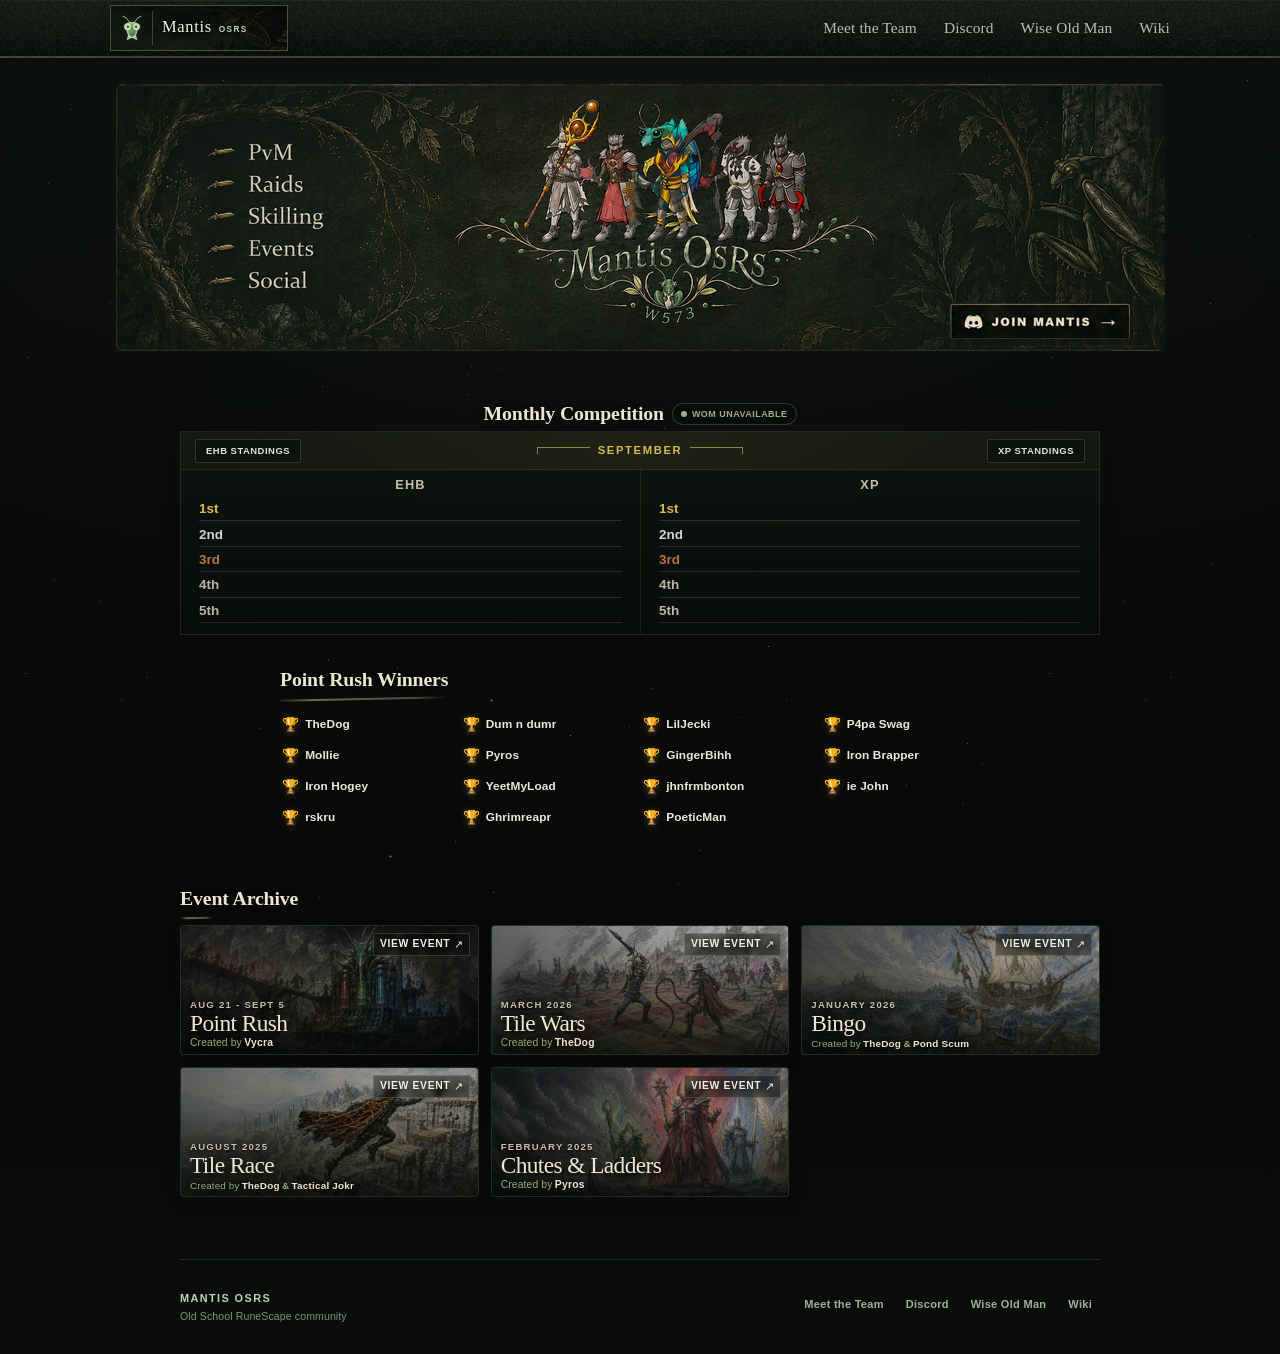
==== commit 14067b8b: "Add team page and live monthly standings" ====
--- a/index.html
+++ b/index.html
@@ -87,7 +87,7 @@
     </a>
 
     <nav class="site-links v160-nav-links" aria-label="Clan links">
-      <a href="about.html">About</a>
+      <a href="about.html">Meet the Team</a>
 
       <a href="https://discord.gg/YaPqtQWQ7N"
          target="_blank"
@@ -127,19 +127,44 @@
   <main class="wrap">
 
     <section id="events" class="home-section-v630 home-current-v630" aria-label="Mantis event highlights">
+      <div class="home-monthly-awards-v71333" aria-labelledby="monthly-competition-heading">
+          <div class="home-section-head-v630">
+            <h2 class="section-title" id="monthly-competition-heading"><span>Monthly Competition</span></h2>
+            <span class="home-monthly-live-status" data-wom-live-status role="status" aria-live="polite">
+              <span class="home-monthly-live-dot" aria-hidden="true"></span>
+              <time data-wom-updated>Connecting…</time>
+            </span>
+          </div>
+          <div class="home-monthly-awards-card">
+            <div class="home-monthly-period">
+              <a class="home-monthly-competition-link" href="https://wiseoldman.net/competitions/154855" target="_blank" rel="noopener noreferrer">EHB Standings</a>
+              <span class="home-monthly-period-label">September</span>
+              <a class="home-monthly-competition-link" href="https://wiseoldman.net/competitions/154856" target="_blank" rel="noopener noreferrer">XP Standings</a>
+            </div>
+            <section class="home-monthly-category" aria-labelledby="september-ehb-heading">
+              <h3 id="september-ehb-heading">EHB</h3>
+              <ol class="home-monthly-standings" data-wom-leaderboard="ehb" aria-label="September EHB standings" aria-live="polite">
+                <li aria-label="First place name not entered"><span class="home-monthly-rank">1st</span><span class="home-monthly-name-slot" aria-hidden="true"></span><span class="home-monthly-value-slot" aria-hidden="true"></span></li>
+                <li aria-label="Second place name not entered"><span class="home-monthly-rank">2nd</span><span class="home-monthly-name-slot" aria-hidden="true"></span><span class="home-monthly-value-slot" aria-hidden="true"></span></li>
+                <li aria-label="Third place name not entered"><span class="home-monthly-rank">3rd</span><span class="home-monthly-name-slot" aria-hidden="true"></span><span class="home-monthly-value-slot" aria-hidden="true"></span></li>
+                <li aria-label="Fourth place name not entered"><span class="home-monthly-rank">4th</span><span class="home-monthly-name-slot" aria-hidden="true"></span><span class="home-monthly-value-slot" aria-hidden="true"></span></li>
+                <li aria-label="Fifth place name not entered"><span class="home-monthly-rank">5th</span><span class="home-monthly-name-slot" aria-hidden="true"></span><span class="home-monthly-value-slot" aria-hidden="true"></span></li>
+              </ol>
+            </section>
+            <section class="home-monthly-category" aria-labelledby="september-xp-heading">
+              <h3 id="september-xp-heading">XP</h3>
+              <ol class="home-monthly-standings" data-wom-leaderboard="xp" aria-label="September XP standings" aria-live="polite">
+                <li aria-label="First place name not entered"><span class="home-monthly-rank">1st</span><span class="home-monthly-name-slot" aria-hidden="true"></span><span class="home-monthly-value-slot" aria-hidden="true"></span></li>
+                <li aria-label="Second place name not entered"><span class="home-monthly-rank">2nd</span><span class="home-monthly-name-slot" aria-hidden="true"></span><span class="home-monthly-value-slot" aria-hidden="true"></span></li>
+                <li aria-label="Third place name not entered"><span class="home-monthly-rank">3rd</span><span class="home-monthly-name-slot" aria-hidden="true"></span><span class="home-monthly-value-slot" aria-hidden="true"></span></li>
+                <li aria-label="Fourth place name not entered"><span class="home-monthly-rank">4th</span><span class="home-monthly-name-slot" aria-hidden="true"></span><span class="home-monthly-value-slot" aria-hidden="true"></span></li>
+                <li aria-label="Fifth place name not entered"><span class="home-monthly-rank">5th</span><span class="home-monthly-name-slot" aria-hidden="true"></span><span class="home-monthly-value-slot" aria-hidden="true"></span></li>
+              </ol>
+            </section>
+          </div>
+      </div>
+
       <div class="home-event-highlights">
-        <div class="home-upcoming-v71332" aria-labelledby="upcoming-event-heading">
-          <div class="home-section-head-v630">
-            <h2 class="section-title" id="upcoming-event-heading"><span>Upcoming Event</span></h2>
-          </div>
-          <div class="current-card current-event-teaser upcoming-event-teaser" aria-label="Stay tuned for the next Mantis event">
-            <div class="event-teaser-art">
-              <img src="images/upcoming-event-teaser.png" alt="A road through open scenery blocked by a caution barrier">
-              <p class="upcoming-event-message">Stay Tuned for the Next Event</p>
-            </div>
-          </div>
-        </div>
-
         <div class="home-champions-v71332" aria-labelledby="point-rush-winners-heading">
           <div class="home-section-head-v630">
             <h2 class="section-title" id="point-rush-winners-heading"><span>Point Rush Winners</span></h2>
@@ -165,6 +190,7 @@
           </div>
         </div>
       </div>
+
     </section>
 
     <section class="home-section-v630 home-archive-v630" aria-labelledby="event-archive-heading">
@@ -243,7 +269,7 @@
       <p class="home-footer-v640__description">Old School RuneScape community</p>
     </div>
     <nav class="home-footer-v636__links" aria-label="Footer links">
-      <a href="about.html">About</a>
+      <a href="about.html">Meet the Team</a>
       <a href="https://discord.gg/YaPqtQWQ7N" target="_blank" rel="noopener noreferrer">Discord</a>
       <a href="https://wiseoldman.net/groups/6808" target="_blank" rel="noopener noreferrer">Wise Old Man</a>
       <a href="https://oldschool.runescape.wiki/" target="_blank" rel="noopener noreferrer">Wiki</a>
@@ -254,5 +280,6 @@
       link.addEventListener("click", (event) => event.preventDefault());
     });
   </script>
+  <script src="assets/wom-monthly-competition-v1.js?v=6"></script>
 </body>
 </html>
--- a/assets/home-v71331.css
+++ b/assets/home-v71331.css
@@ -1997,6 +1997,338 @@
     min-height: 36px;
     padding: 0 13px;
     font-size: .6rem;
+  }
+}
+
+/* Mantis OSRS v7.13.33 — monthly leaders and homepage section order. */
+body.v160-home #monthly-competition-heading {
+  font-family: "Palatino Linotype", "Book Antiqua", Palatino, Georgia, serif !important;
+  font-size: 1.24rem !important;
+  font-weight: 600 !important;
+  line-height: 1.06 !important;
+  letter-spacing: -.008em !important;
+  color: #ece5cf !important;
+  text-shadow: 0 1px 7px rgba(0, 0, 0, .38) !important;
+}
+
+body.v160-home #monthly-competition-heading > span {
+  font: inherit !important;
+  color: inherit !important;
+  letter-spacing: inherit !important;
+}
+
+body.v160-home .home-monthly-awards-v71333 .home-section-head-v630 {
+  margin: 0 0 6px !important;
+  padding: 0 !important;
+  display: flex;
+  align-items: center;
+  justify-content: center;
+  flex-wrap: wrap;
+  gap: 8px;
+  text-align: center;
+}
+
+body.v160-home #monthly-competition-heading {
+  margin: 0 !important;
+}
+
+body.v160-home #monthly-competition-heading::after {
+  content: none !important;
+  display: none !important;
+}
+
+body.v160-home .home-monthly-live-status {
+  min-height: 22px;
+  display: inline-flex;
+  align-items: center;
+  gap: 5px;
+  padding: 3px 8px;
+  border: 1px solid rgba(121, 218, 98, .22);
+  border-radius: 999px;
+  color: #b9c8b7;
+  background: rgba(8, 14, 10, .62);
+  font: 800 .56rem/1 Arial, Helvetica, sans-serif;
+  letter-spacing: .055em;
+  text-transform: uppercase;
+  white-space: nowrap;
+}
+
+body.v160-home .home-monthly-live-dot {
+  width: 6px;
+  height: 6px;
+  flex: 0 0 auto;
+  border-radius: 50%;
+  background: #79da62;
+  box-shadow: 0 0 7px rgba(121, 218, 98, .68);
+}
+
+body.v160-home .home-monthly-live-status[data-state="saved"] {
+  border-color: rgba(199, 192, 170, .22);
+  color: #aaa997;
+}
+
+body.v160-home .home-monthly-live-status[data-state="saved"] .home-monthly-live-dot {
+  background: #aaa997;
+  box-shadow: none;
+}
+
+body.v160-home .home-monthly-awards-card {
+  min-height: 204px;
+  height: 204px;
+  display: grid;
+  grid-template-columns: repeat(2, minmax(0, 1fr));
+  grid-template-rows: 38px minmax(0, 1fr);
+  overflow: hidden;
+  border: 1px solid rgba(150, 146, 96, .18);
+  background: linear-gradient(180deg, rgba(16, 22, 17, .82), rgba(8, 12, 9, .82));
+  box-shadow: 0 6px 16px rgba(0, 0, 0, .12);
+}
+
+body.v160-home .home-monthly-period {
+  grid-column: 1 / -1;
+  min-width: 0;
+  display: grid;
+  grid-template-columns: minmax(0, 1fr) auto minmax(0, 1fr);
+  align-items: center;
+  gap: 10px;
+  padding: 0 14px;
+  border-bottom: 1px solid rgba(150, 146, 96, .14);
+  color: #d8ba52;
+  background: linear-gradient(90deg, rgba(216, 186, 82, .025), rgba(216, 186, 82, .08), rgba(216, 186, 82, .025));
+  font: 800 .70rem/1 Arial, Helvetica, sans-serif;
+  letter-spacing: .15em;
+  text-transform: uppercase;
+}
+
+body.v160-home .home-monthly-period-label {
+  display: inline-flex;
+  align-items: center;
+  justify-content: center;
+  gap: 8px;
+  white-space: nowrap;
+}
+
+body.v160-home .home-monthly-period-label::before,
+body.v160-home .home-monthly-period-label::after {
+  content: "";
+  width: clamp(8px, 4vw, 54px);
+  height: 6px;
+  border-top: 1px solid rgba(216, 186, 82, .62);
+}
+
+body.v160-home .home-monthly-period-label::before {
+  border-left: 1px solid rgba(216, 186, 82, .62);
+}
+
+body.v160-home .home-monthly-period-label::after {
+  border-right: 1px solid rgba(216, 186, 82, .62);
+}
+
+body.v160-home .home-monthly-competition-link {
+  min-height: 24px;
+  display: inline-flex;
+  align-items: center;
+  justify-content: center;
+  padding: 3px 10px;
+  border: 1px solid rgba(150, 146, 96, .28);
+  border-radius: 2px;
+  color: #dfe5da;
+  background: rgba(8, 14, 10, .58);
+  font: 800 .59rem/1 Arial, Helvetica, sans-serif;
+  letter-spacing: .055em;
+  text-decoration: none;
+  white-space: nowrap;
+}
+
+body.v160-home .home-monthly-competition-link:first-child {
+  justify-self: start;
+}
+
+body.v160-home .home-monthly-competition-link:last-child {
+  justify-self: end;
+}
+
+body.v160-home .home-monthly-competition-link:hover,
+body.v160-home .home-monthly-competition-link:focus-visible {
+  border-color: rgba(216, 186, 82, .60);
+  color: #fff7df;
+  background: rgba(42, 45, 27, .78);
+}
+
+body.v160-home .home-monthly-category {
+  min-width: 0;
+  margin-top: 0;
+  padding: 8px 18px 11px;
+  display: flex;
+  flex-direction: column;
+}
+
+body.v160-home .home-monthly-category + .home-monthly-category {
+  border-left: 1px solid rgba(150, 146, 96, .14);
+}
+
+body.v160-home .home-monthly-category h3 {
+  margin: 0 0 6px;
+  color: #c7c0aa;
+  font: 800 .80rem/1.1 Arial, Helvetica, sans-serif;
+  letter-spacing: .09em;
+  text-align: center;
+  text-transform: uppercase;
+}
+
+body.v160-home .home-monthly-standings {
+  flex: 1;
+  min-height: 0;
+  margin: 0;
+  padding: 0;
+  display: grid;
+  grid-template-rows: repeat(5, minmax(0, 1fr));
+  gap: 2px;
+  list-style: none;
+}
+
+body.v160-home .home-monthly-standings li {
+  min-width: 0;
+  min-height: 0;
+  display: grid;
+  grid-template-columns: 34px minmax(0, 1fr) auto;
+  align-items: center;
+  gap: 9px;
+  padding: 2px 0;
+  border-bottom: 1px solid rgba(188, 184, 154, .18);
+  color: #dfe5da;
+  font: 700 .84rem/1.05 Arial, Helvetica, sans-serif;
+}
+
+body.v160-home .home-monthly-rank {
+  color: #b9b6a4;
+  font-variant-numeric: tabular-nums;
+}
+
+body.v160-home .home-monthly-standings li:nth-child(1) .home-monthly-rank { color: #d8ba52; }
+body.v160-home .home-monthly-standings li:nth-child(2) .home-monthly-rank { color: #cfd5d9; }
+body.v160-home .home-monthly-standings li:nth-child(3) .home-monthly-rank { color: #b87345; }
+
+body.v160-home .home-monthly-name-slot {
+  display: block;
+  min-width: 0;
+  overflow: hidden;
+  text-overflow: ellipsis;
+  white-space: nowrap;
+}
+
+body.v160-home .home-monthly-value-slot {
+  min-width: 86px;
+  color: #c7c0aa;
+  font-variant-numeric: tabular-nums;
+  text-align: right;
+  white-space: nowrap;
+}
+
+body.v160-home .home-upcoming-row-v71333 {
+  margin-top: 0;
+  width: 100%;
+}
+
+body.v160-home .home-upcoming-row-v71333 .home-section-head-v630 {
+  margin: 0 0 6px !important;
+  padding: 0 !important;
+}
+
+body.v160-home .home-upcoming-row-v71333 .upcoming-event-teaser {
+  width: 100% !important;
+}
+
+@media (min-width: 621px) and (max-width: 860px) {
+  body.v160-home .home-monthly-awards-card {
+    min-height: 194px;
+    height: 194px;
+  }
+
+  body.v160-home .home-monthly-category {
+    padding: 7px 12px 9px;
+  }
+
+  body.v160-home .home-monthly-category h3 {
+    margin-bottom: 5px;
+    font-size: .78rem;
+  }
+
+  body.v160-home .home-upcoming-row-v71333 {
+    width: 100%;
+  }
+
+  body.v160-home .home-monthly-standings {
+    gap: 1px;
+  }
+
+  body.v160-home .home-monthly-standings li {
+    min-height: 0;
+    grid-template-columns: 30px minmax(0, 1fr) auto;
+    gap: 7px;
+    font-size: .74rem;
+  }
+
+  body.v160-home .home-monthly-value-slot {
+    min-width: 76px;
+  }
+}
+
+@media (max-width: 700px) {
+  body.v160-home #monthly-competition-heading {
+    font-size: 1.12rem !important;
+  }
+}
+
+@media (max-width: 620px) {
+  body.v160-home .home-monthly-awards-card {
+    min-height: 204px;
+    height: 204px;
+  }
+
+  body.v160-home .home-upcoming-row-v71333 {
+    margin-top: 0;
+    width: 100%;
+  }
+}
+
+@media (max-width: 520px) {
+  body.v160-home .home-monthly-awards-card {
+    height: auto;
+    grid-template-columns: 1fr;
+    grid-template-rows: 38px auto auto;
+  }
+
+  body.v160-home .home-monthly-period {
+    gap: 6px;
+    padding: 0 6px;
+  }
+
+  body.v160-home .home-monthly-period-label {
+    gap: 5px;
+  }
+
+  body.v160-home .home-monthly-competition-link {
+    min-height: 22px;
+    padding: 3px 6px;
+    font-size: .52rem;
+    letter-spacing: .035em;
+  }
+
+  body.v160-home .home-monthly-live-status {
+    min-height: 20px;
+    padding: 3px 7px;
+    font-size: .52rem;
+  }
+
+  body.v160-home .home-monthly-category {
+    min-height: 166px;
+    padding: 8px 14px 10px;
+  }
+
+  body.v160-home .home-monthly-category + .home-monthly-category {
+    border-top: 1px solid rgba(150, 146, 96, .14);
+    border-left: 0;
   }
 }
 
@@ -6157,8 +6489,9 @@
 /* Mantis OSRS v7.13.32
    Pair the compact upcoming-event teaser with the Point Rush champions roster. */
 body.v160-home .home-event-highlights {
+  margin-top: 34px;
   display: grid;
-  grid-template-columns: minmax(0, 1fr) minmax(0, 2fr);
+  grid-template-columns: minmax(0, 1fr);
   gap: 12px;
   align-items: start;
 }
@@ -6168,7 +6501,7 @@
 }
 
 body.v160-home .home-champions-v71332 {
-  padding-left: 28px;
+  padding-left: 0;
 }
 
 body.v160-home .home-event-highlights .home-section-head-v630 {
@@ -6195,8 +6528,9 @@
 }
 
 body.v160-home .home-champions-v71332 .home-section-head-v630 {
-  max-width: 520px;
+  max-width: 720px;
   margin-left: auto !important;
+  margin-right: auto !important;
   text-align: center;
 }
 
@@ -6221,8 +6555,9 @@
 body.v160-home .home-champions-card {
   position: relative;
   width: 100%;
-  max-width: 520px;
+  max-width: 720px;
   margin-left: auto;
+  margin-right: auto;
   padding: 3px 2px;
   border: 0;
   background: transparent;
@@ -6303,7 +6638,7 @@
 
 @media (min-width: 621px) and (max-width: 860px) {
   body.v160-home .home-event-highlights {
-    grid-template-columns: minmax(0, 1fr) minmax(0, 1fr);
+    grid-template-columns: minmax(0, 1fr);
     gap: 11px;
   }
 
@@ -6319,7 +6654,7 @@
   }
 
   body.v160-home .home-champions-v71332 {
-    padding-left: 18px;
+    padding-left: 0;
   }
 
   body.v160-home .home-champions-list {
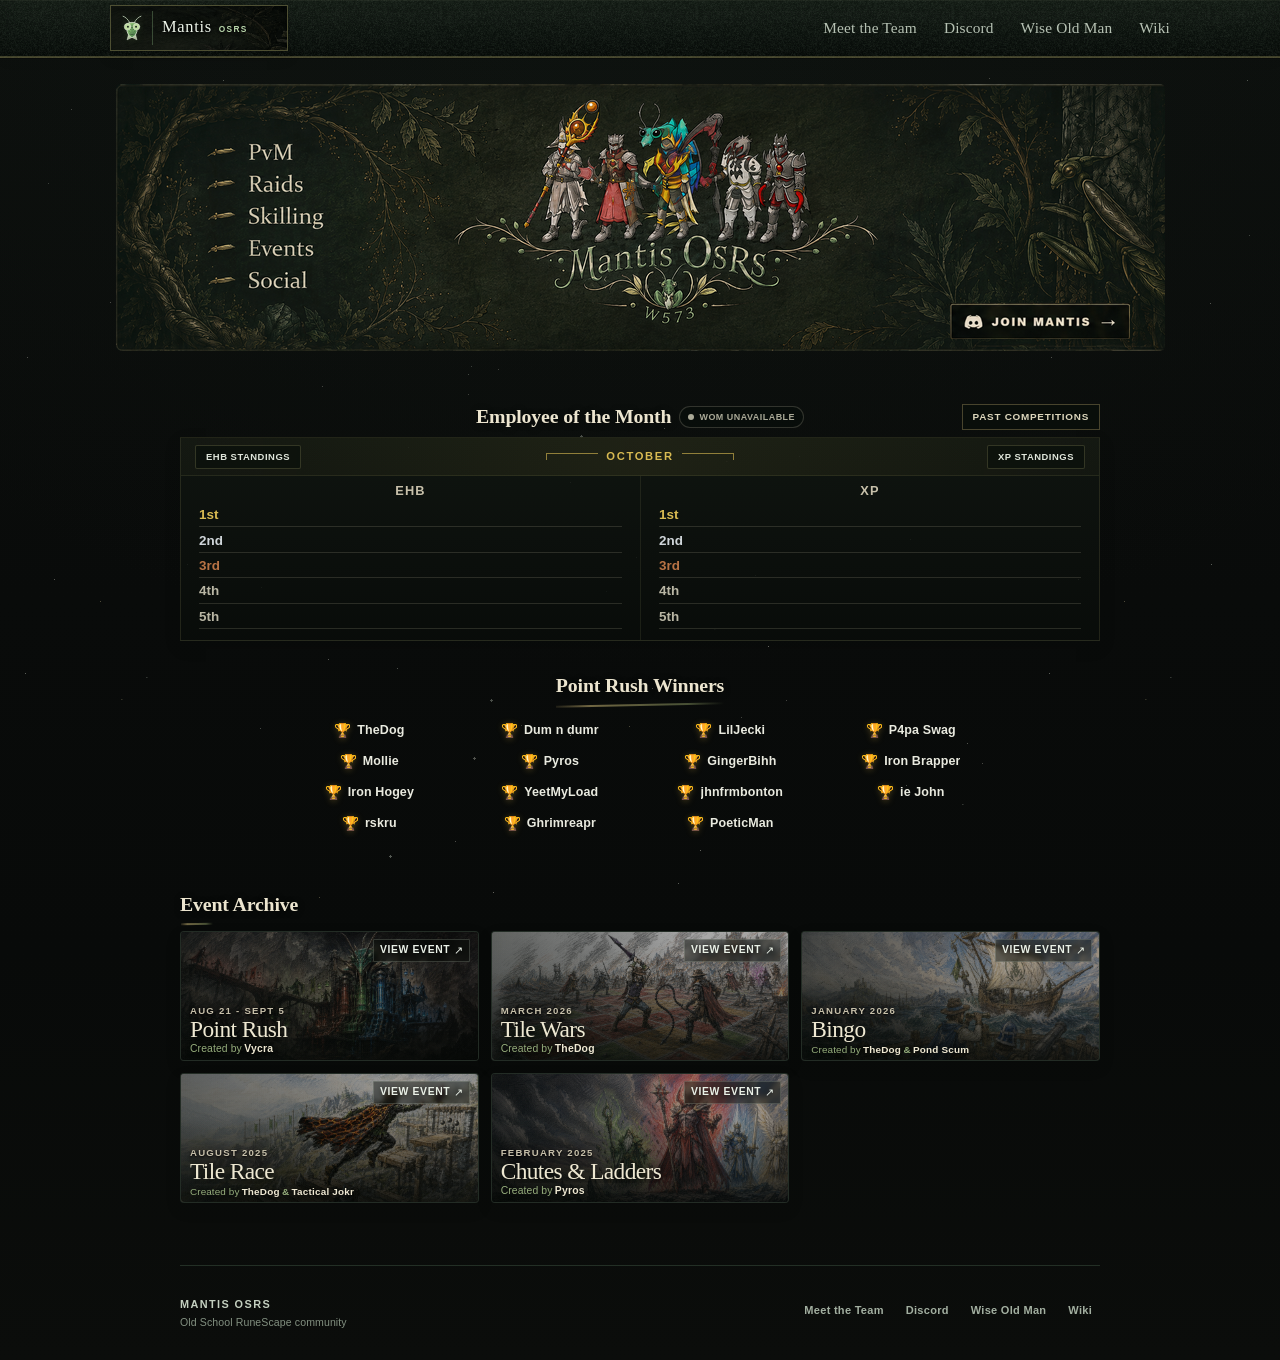
==== commit b0aa311b: "Update monthly awards and WOM links" ====
--- a/index.html
+++ b/index.html
@@ -93,7 +93,7 @@
          target="_blank"
          rel="noopener noreferrer">Discord</a>
 
-      <a href="https://wiseoldman.net/groups/6808"
+      <a href="https://wiseoldman.net/groups/3875"
          target="_blank"
          rel="noopener noreferrer">Wise Old Man</a>
       <a href="https://oldschool.runescape.wiki/" target="_blank" rel="noopener noreferrer">Wiki</a>
@@ -129,21 +129,22 @@
     <section id="events" class="home-section-v630 home-current-v630" aria-label="Mantis event highlights">
       <div class="home-monthly-awards-v71333" aria-labelledby="monthly-competition-heading">
           <div class="home-section-head-v630">
-            <h2 class="section-title" id="monthly-competition-heading"><span>Monthly Competition</span></h2>
+            <h2 class="section-title" id="monthly-competition-heading"><span>Employee of the Month</span></h2>
             <span class="home-monthly-live-status" data-wom-live-status role="status" aria-live="polite">
               <span class="home-monthly-live-dot" aria-hidden="true"></span>
               <time data-wom-updated>Connecting…</time>
             </span>
+            <a class="home-monthly-archive-link" href="employee-of-the-month.html">Past Competitions</a>
           </div>
           <div class="home-monthly-awards-card">
             <div class="home-monthly-period">
-              <a class="home-monthly-competition-link" href="https://wiseoldman.net/competitions/154855" target="_blank" rel="noopener noreferrer">EHB Standings</a>
-              <span class="home-monthly-period-label">September</span>
-              <a class="home-monthly-competition-link" href="https://wiseoldman.net/competitions/154856" target="_blank" rel="noopener noreferrer">XP Standings</a>
-            </div>
-            <section class="home-monthly-category" aria-labelledby="september-ehb-heading">
-              <h3 id="september-ehb-heading">EHB</h3>
-              <ol class="home-monthly-standings" data-wom-leaderboard="ehb" aria-label="September EHB standings" aria-live="polite">
+              <a class="home-monthly-competition-link" href="https://wiseoldman.net/competitions/155166" target="_blank" rel="noopener noreferrer">EHB Standings</a>
+              <span class="home-monthly-period-label">October</span>
+              <a class="home-monthly-competition-link" href="https://wiseoldman.net/competitions/155167" target="_blank" rel="noopener noreferrer">XP Standings</a>
+            </div>
+            <section class="home-monthly-category" aria-labelledby="october-ehb-heading">
+              <h3 id="october-ehb-heading">EHB</h3>
+              <ol class="home-monthly-standings" data-wom-leaderboard="ehb" aria-label="October EHB standings" aria-live="polite">
                 <li aria-label="First place name not entered"><span class="home-monthly-rank">1st</span><span class="home-monthly-name-slot" aria-hidden="true"></span><span class="home-monthly-value-slot" aria-hidden="true"></span></li>
                 <li aria-label="Second place name not entered"><span class="home-monthly-rank">2nd</span><span class="home-monthly-name-slot" aria-hidden="true"></span><span class="home-monthly-value-slot" aria-hidden="true"></span></li>
                 <li aria-label="Third place name not entered"><span class="home-monthly-rank">3rd</span><span class="home-monthly-name-slot" aria-hidden="true"></span><span class="home-monthly-value-slot" aria-hidden="true"></span></li>
@@ -151,9 +152,9 @@
                 <li aria-label="Fifth place name not entered"><span class="home-monthly-rank">5th</span><span class="home-monthly-name-slot" aria-hidden="true"></span><span class="home-monthly-value-slot" aria-hidden="true"></span></li>
               </ol>
             </section>
-            <section class="home-monthly-category" aria-labelledby="september-xp-heading">
-              <h3 id="september-xp-heading">XP</h3>
-              <ol class="home-monthly-standings" data-wom-leaderboard="xp" aria-label="September XP standings" aria-live="polite">
+            <section class="home-monthly-category" aria-labelledby="october-xp-heading">
+              <h3 id="october-xp-heading">XP</h3>
+              <ol class="home-monthly-standings" data-wom-leaderboard="xp" aria-label="October XP standings" aria-live="polite">
                 <li aria-label="First place name not entered"><span class="home-monthly-rank">1st</span><span class="home-monthly-name-slot" aria-hidden="true"></span><span class="home-monthly-value-slot" aria-hidden="true"></span></li>
                 <li aria-label="Second place name not entered"><span class="home-monthly-rank">2nd</span><span class="home-monthly-name-slot" aria-hidden="true"></span><span class="home-monthly-value-slot" aria-hidden="true"></span></li>
                 <li aria-label="Third place name not entered"><span class="home-monthly-rank">3rd</span><span class="home-monthly-name-slot" aria-hidden="true"></span><span class="home-monthly-value-slot" aria-hidden="true"></span></li>
@@ -271,7 +272,7 @@
     <nav class="home-footer-v636__links" aria-label="Footer links">
       <a href="about.html">Meet the Team</a>
       <a href="https://discord.gg/YaPqtQWQ7N" target="_blank" rel="noopener noreferrer">Discord</a>
-      <a href="https://wiseoldman.net/groups/6808" target="_blank" rel="noopener noreferrer">Wise Old Man</a>
+      <a href="https://wiseoldman.net/groups/3875" target="_blank" rel="noopener noreferrer">Wise Old Man</a>
       <a href="https://oldschool.runescape.wiki/" target="_blank" rel="noopener noreferrer">Wiki</a>
     </nav>
   </footer>
@@ -280,6 +281,6 @@
       link.addEventListener("click", (event) => event.preventDefault());
     });
   </script>
-  <script src="assets/wom-monthly-competition-v1.js?v=6"></script>
+  <script src="assets/wom-monthly-competition-v1.js?v=7"></script>
 </body>
 </html>
--- a/assets/home-v71331.css
+++ b/assets/home-v71331.css
@@ -6501,6 +6501,9 @@
 }
 
 body.v160-home .home-champions-v71332 {
+  width: min(720px, 100%);
+  margin-left: auto;
+  margin-right: auto;
   padding-left: 0;
 }
 
@@ -6528,9 +6531,13 @@
 }
 
 body.v160-home .home-champions-v71332 .home-section-head-v630 {
+  width: 100% !important;
   max-width: 720px;
   margin-left: auto !important;
   margin-right: auto !important;
+  display: flex !important;
+  align-items: center !important;
+  justify-content: center !important;
   text-align: center;
 }
 
@@ -6586,9 +6593,10 @@
   min-width: 0;
   display: flex;
   align-items: center;
+  justify-content: center;
   gap: 6px;
   color: #e9eadf;
-  font: 700 .74rem/1.1 Arial, Helvetica, sans-serif;
+  font: 700 .78rem/1.1 Arial, Helvetica, sans-serif;
   letter-spacing: .01em;
   white-space: nowrap;
 }
@@ -6645,8 +6653,8 @@
   body.v160-home .home-champions-card,
   body.v160-home .home-current-v630 .current-card.current-event-teaser.upcoming-event-teaser,
   body.v160-home .home-current-v630 .upcoming-event-teaser .event-teaser-art {
-    min-height: 108px !important;
-    height: 108px !important;
+    min-height: 138px !important;
+    height: 138px !important;
   }
 
   body.v160-home .home-champions-card {
@@ -6658,18 +6666,18 @@
   }
 
   body.v160-home .home-champions-list {
-    grid-template-columns: repeat(2, minmax(0, 1fr));
-    grid-template-rows: repeat(8, minmax(0, 1fr));
+    grid-template-columns: repeat(3, minmax(0, 1fr));
+    grid-template-rows: repeat(5, minmax(0, 1fr));
     column-gap: 10px;
   }
 
   body.v160-home .home-champions-list li {
-    gap: 4px;
-    font-size: .61rem;
+    gap: 5px;
+    font-size: .76rem;
   }
 
   body.v160-home .home-champion-trophy {
-    font-size: .70rem;
+    font-size: .84rem;
   }
 }
 
@@ -6705,11 +6713,11 @@
 
   body.v160-home .home-champions-list li {
     gap: 5px;
-    font-size: .70rem;
+    font-size: .76rem;
   }
 
   body.v160-home .home-champion-trophy {
-    font-size: .78rem;
+    font-size: .84rem;
   }
 
   body.v160-home .home-current-v630 .current-card.current-event-teaser.upcoming-event-teaser,
@@ -6725,3 +6733,51 @@
     font-size: .88rem;
   }
 }
+
+/* Employee of the Month archive entry point. */
+body.v160-home .home-monthly-awards-v71333 .home-section-head-v630 {
+  position: relative;
+  min-height: 28px;
+}
+
+body.v160-home .home-monthly-archive-link {
+  position: absolute;
+  top: 50%;
+  right: 0;
+  min-height: 26px;
+  padding: 5px 10px;
+  display: inline-flex;
+  align-items: center;
+  justify-content: center;
+  border: 1px solid rgba(194, 173, 112, .34);
+  color: #dcd6bc;
+  background: rgba(9, 14, 10, .72);
+  font: 700 .62rem/1 Arial, Helvetica, sans-serif;
+  letter-spacing: .075em;
+  text-transform: uppercase;
+  text-decoration: none;
+  transform: translateY(-50%);
+  transition: border-color .16s ease, color .16s ease, background .16s ease;
+}
+
+body.v160-home .home-monthly-archive-link:hover,
+body.v160-home .home-monthly-archive-link:focus-visible {
+  border-color: rgba(216, 186, 82, .72);
+  color: #fff4c7;
+  background: rgba(18, 27, 19, .94);
+  outline: none;
+}
+
+@media (max-width: 700px) {
+  body.v160-home .home-monthly-awards-v71333 .home-section-head-v630 {
+    min-height: 58px;
+    padding-bottom: 30px !important;
+  }
+
+  body.v160-home .home-monthly-archive-link {
+    top: auto;
+    right: 50%;
+    bottom: 0;
+    transform: translateX(50%);
+  }
+}
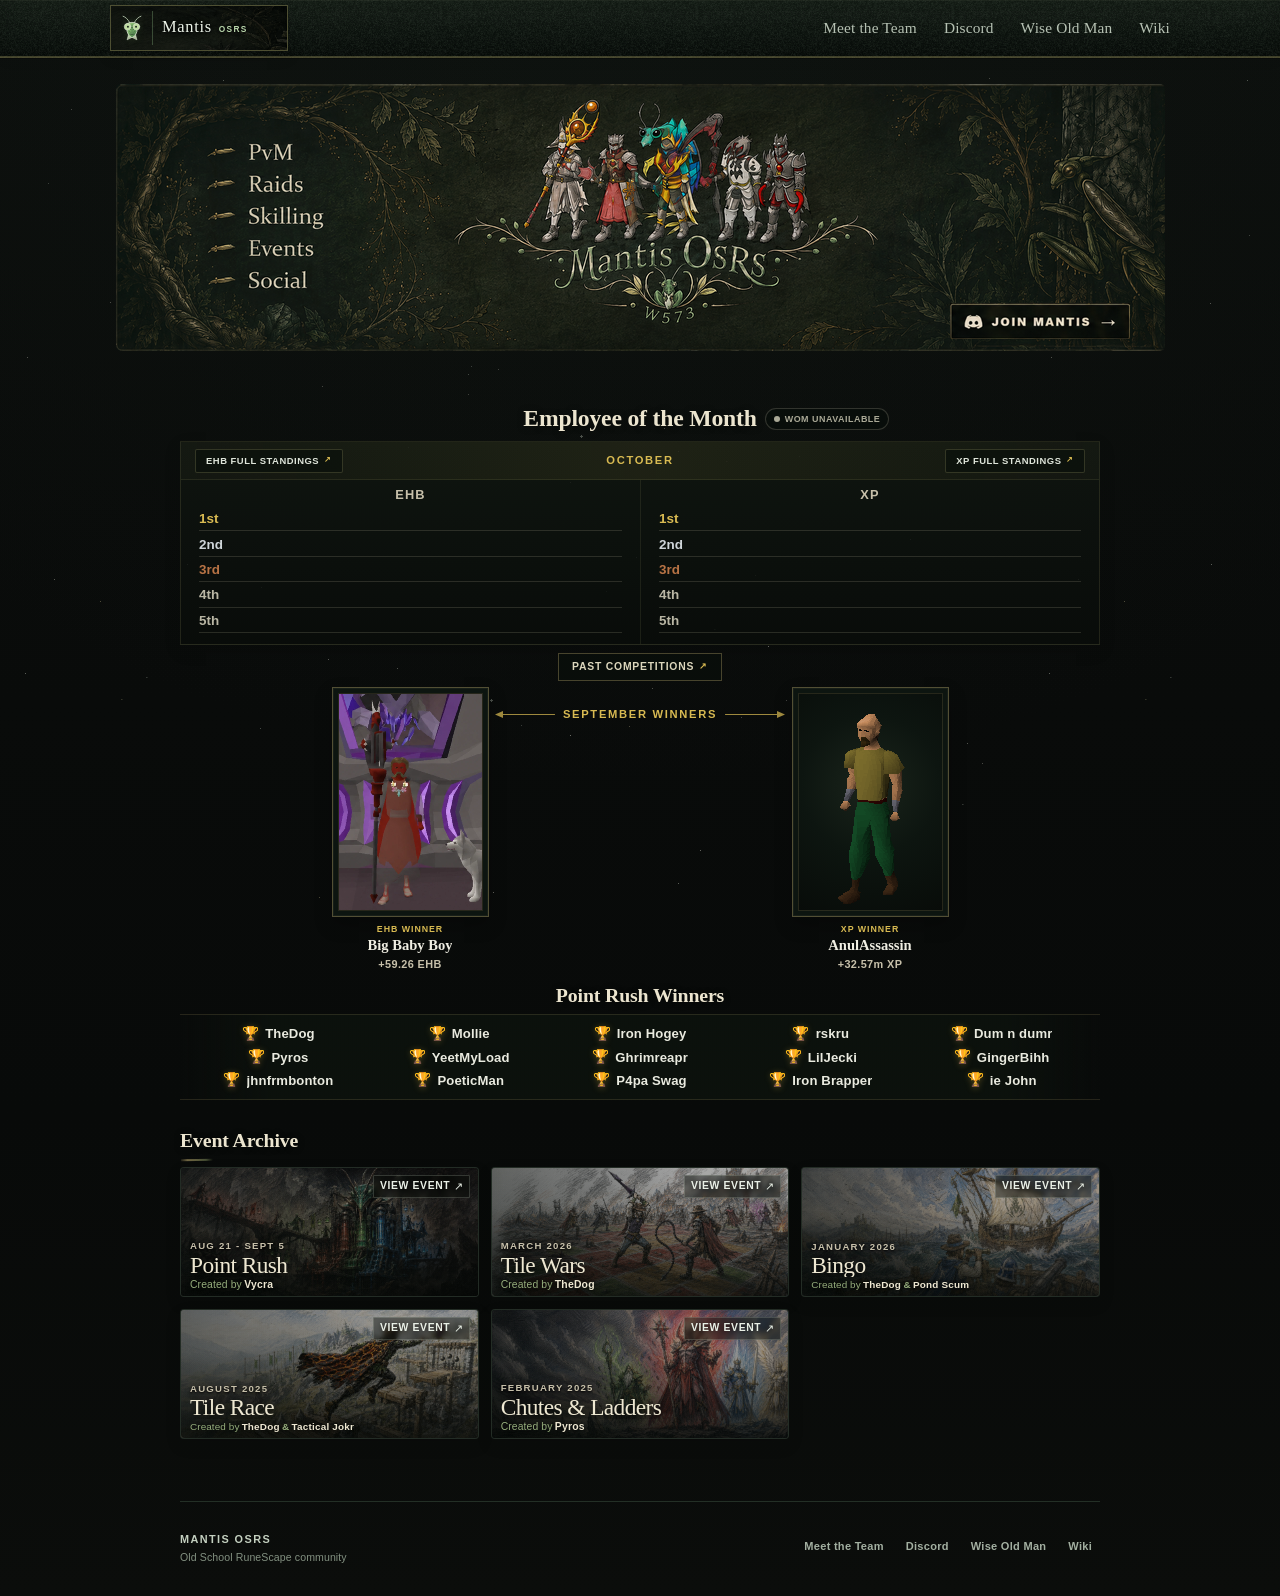
==== commit 7ddb59c3: "Update employee awards and homepage winners" ====
--- a/index.html
+++ b/index.html
@@ -134,13 +134,12 @@
               <span class="home-monthly-live-dot" aria-hidden="true"></span>
               <time data-wom-updated>Connecting…</time>
             </span>
-            <a class="home-monthly-archive-link" href="employee-of-the-month.html">Past Competitions</a>
           </div>
           <div class="home-monthly-awards-card">
             <div class="home-monthly-period">
-              <a class="home-monthly-competition-link" href="https://wiseoldman.net/competitions/155166" target="_blank" rel="noopener noreferrer">EHB Standings</a>
+              <a class="home-monthly-competition-link" href="https://wiseoldman.net/competitions/155166" target="_blank" rel="noopener noreferrer">EHB Full Standings</a>
               <span class="home-monthly-period-label">October</span>
-              <a class="home-monthly-competition-link" href="https://wiseoldman.net/competitions/155167" target="_blank" rel="noopener noreferrer">XP Standings</a>
+              <a class="home-monthly-competition-link" href="https://wiseoldman.net/competitions/155167" target="_blank" rel="noopener noreferrer">XP Full Standings</a>
             </div>
             <section class="home-monthly-category" aria-labelledby="october-ehb-heading">
               <h3 id="october-ehb-heading">EHB</h3>
@@ -163,35 +162,57 @@
               </ol>
             </section>
           </div>
-      </div>
-
-      <div class="home-event-highlights">
-        <div class="home-champions-v71332" aria-labelledby="point-rush-winners-heading">
-          <div class="home-section-head-v630">
-            <h2 class="section-title" id="point-rush-winners-heading"><span>Point Rush Winners</span></h2>
-          </div>
-          <div class="home-champions-card">
-            <ul class="home-champions-list" aria-label="Point Rush winning team members">
-              <li><span class="home-champion-trophy" aria-hidden="true">🏆</span><span>TheDog</span></li>
-              <li><span class="home-champion-trophy" aria-hidden="true">🏆</span><span>Mollie</span></li>
-              <li><span class="home-champion-trophy" aria-hidden="true">🏆</span><span>Iron Hogey</span></li>
-              <li><span class="home-champion-trophy" aria-hidden="true">🏆</span><span>rskru</span></li>
-              <li><span class="home-champion-trophy" aria-hidden="true">🏆</span><span>Dum n dumr</span></li>
-              <li><span class="home-champion-trophy" aria-hidden="true">🏆</span><span>Pyros</span></li>
-              <li><span class="home-champion-trophy" aria-hidden="true">🏆</span><span>YeetMyLoad</span></li>
-              <li><span class="home-champion-trophy" aria-hidden="true">🏆</span><span>Ghrimreapr</span></li>
-              <li><span class="home-champion-trophy" aria-hidden="true">🏆</span><span>LilJecki</span></li>
-              <li><span class="home-champion-trophy" aria-hidden="true">🏆</span><span>GingerBihh</span></li>
-              <li><span class="home-champion-trophy" aria-hidden="true">🏆</span><span>jhnfrmbonton</span></li>
-              <li><span class="home-champion-trophy" aria-hidden="true">🏆</span><span>PoeticMan</span></li>
-              <li><span class="home-champion-trophy" aria-hidden="true">🏆</span><span>P4pa Swag</span></li>
-              <li><span class="home-champion-trophy" aria-hidden="true">🏆</span><span>Iron Brapper</span></li>
-              <li><span class="home-champion-trophy" aria-hidden="true">🏆</span><span>ie John</span></li>
-            </ul>
-          </div>
-        </div>
-      </div>
-
+          <a class="home-monthly-archive-link" href="employee-of-the-month.html">Past Competitions</a>
+          <section class="home-previous-winners" aria-labelledby="september-winners-heading">
+            <div class="home-previous-winners-label">
+              <h3 id="september-winners-heading">September Winners</h3>
+            </div>
+            <div class="home-previous-winners-grid">
+              <article class="home-previous-winner">
+                <div class="home-previous-winner-frame">
+                  <img src="images/eom-september-big-baby-boy.webp" alt="Old School RuneScape portrait of September EHB winner Big Baby Boy" width="145" height="218">
+                </div>
+                <span>EHB Winner</span>
+                <h4>Big Baby Boy</h4>
+                <span class="home-previous-winner-score">+59.26 EHB</span>
+              </article>
+              <article class="home-previous-winner">
+                <div class="home-previous-winner-frame">
+                  <img class="winner-character-sprite" src="images/about-member-placeholder.png" alt="Old School RuneScape character representing September XP winner AnulAssassin" width="145" height="218">
+                </div>
+                <span>XP Winner</span>
+                <h4>AnulAssassin</h4>
+                <span class="home-previous-winner-score">+32.57m XP</span>
+              </article>
+            </div>
+          </section>
+      </div>
+
+    </section>
+
+    <section class="home-point-rush-strip" aria-labelledby="point-rush-winners-heading">
+      <div class="home-point-rush-strip-heading">
+        <h2 id="point-rush-winners-heading">Point Rush Winners</h2>
+      </div>
+      <div class="home-point-rush-strip-card">
+        <ul class="home-point-rush-list" aria-label="Point Rush winning team members">
+          <li><span class="home-point-rush-trophy" aria-hidden="true">🏆</span><span>TheDog</span></li>
+          <li><span class="home-point-rush-trophy" aria-hidden="true">🏆</span><span>Mollie</span></li>
+          <li><span class="home-point-rush-trophy" aria-hidden="true">🏆</span><span>Iron Hogey</span></li>
+          <li><span class="home-point-rush-trophy" aria-hidden="true">🏆</span><span>rskru</span></li>
+          <li><span class="home-point-rush-trophy" aria-hidden="true">🏆</span><span>Dum n dumr</span></li>
+          <li><span class="home-point-rush-trophy" aria-hidden="true">🏆</span><span>Pyros</span></li>
+          <li><span class="home-point-rush-trophy" aria-hidden="true">🏆</span><span>YeetMyLoad</span></li>
+          <li><span class="home-point-rush-trophy" aria-hidden="true">🏆</span><span>Ghrimreapr</span></li>
+          <li><span class="home-point-rush-trophy" aria-hidden="true">🏆</span><span>LilJecki</span></li>
+          <li><span class="home-point-rush-trophy" aria-hidden="true">🏆</span><span>GingerBihh</span></li>
+          <li><span class="home-point-rush-trophy" aria-hidden="true">🏆</span><span>jhnfrmbonton</span></li>
+          <li><span class="home-point-rush-trophy" aria-hidden="true">🏆</span><span>PoeticMan</span></li>
+          <li><span class="home-point-rush-trophy" aria-hidden="true">🏆</span><span>P4pa Swag</span></li>
+          <li><span class="home-point-rush-trophy" aria-hidden="true">🏆</span><span>Iron Brapper</span></li>
+          <li><span class="home-point-rush-trophy" aria-hidden="true">🏆</span><span>ie John</span></li>
+        </ul>
+      </div>
     </section>
 
     <section class="home-section-v630 home-archive-v630" aria-labelledby="event-archive-heading">
--- a/assets/home-v71331.css
+++ b/assets/home-v71331.css
@@ -2110,18 +2110,8 @@
 
 body.v160-home .home-monthly-period-label::before,
 body.v160-home .home-monthly-period-label::after {
-  content: "";
-  width: clamp(8px, 4vw, 54px);
-  height: 6px;
-  border-top: 1px solid rgba(216, 186, 82, .62);
-}
-
-body.v160-home .home-monthly-period-label::before {
-  border-left: 1px solid rgba(216, 186, 82, .62);
-}
-
-body.v160-home .home-monthly-period-label::after {
-  border-right: 1px solid rgba(216, 186, 82, .62);
+  content: none;
+  display: none;
 }
 
 body.v160-home .home-monthly-competition-link {
@@ -2146,6 +2136,15 @@
 
 body.v160-home .home-monthly-competition-link:last-child {
   justify-self: end;
+}
+
+body.v160-home .home-monthly-competition-link::after {
+  content: "↗";
+  margin-left: 5px;
+  color: #d8ba52;
+  font-size: .82em;
+  line-height: 1;
+  transform: translateY(-1px);
 }
 
 body.v160-home .home-monthly-competition-link:hover,
@@ -6737,26 +6736,42 @@
 /* Employee of the Month archive entry point. */
 body.v160-home .home-monthly-awards-v71333 .home-section-head-v630 {
   position: relative;
+  min-height: 32px;
+  display: grid !important;
+  grid-template-columns: minmax(0, 1fr) auto minmax(0, 1fr);
+  align-items: center;
+  gap: 8px;
+}
+
+body.v160-home #monthly-competition-heading {
+  grid-column: 2;
+  justify-self: center;
+  font-size: clamp(1.28rem, 2.7vw, 1.48rem) !important;
+  text-align: center;
+}
+
+body.v160-home .home-monthly-awards-v71333 .home-section-head-v630 .home-monthly-live-status {
+  grid-column: 3;
+  justify-self: start;
+}
+
+body.v160-home .home-monthly-archive-link {
+  position: static;
+  width: max-content;
   min-height: 28px;
-}
-
-body.v160-home .home-monthly-archive-link {
-  position: absolute;
-  top: 50%;
-  right: 0;
-  min-height: 26px;
-  padding: 5px 10px;
-  display: inline-flex;
+  margin: 8px auto 0;
+  padding: 6px 13px;
+  display: flex;
   align-items: center;
   justify-content: center;
   border: 1px solid rgba(194, 173, 112, .34);
   color: #dcd6bc;
   background: rgba(9, 14, 10, .72);
-  font: 700 .62rem/1 Arial, Helvetica, sans-serif;
+  font: 700 .65rem/1 Arial, Helvetica, sans-serif;
   letter-spacing: .075em;
   text-transform: uppercase;
   text-decoration: none;
-  transform: translateY(-50%);
+  transform: none;
   transition: border-color .16s ease, color .16s ease, background .16s ease;
 }
 
@@ -6768,16 +6783,302 @@
   outline: none;
 }
 
-@media (max-width: 700px) {
+body.v160-home .home-monthly-archive-link::after {
+  content: "↗";
+  margin-left: 5px;
+  color: #d8ba52;
+  font-size: .82em;
+  line-height: 1;
+  transform: translateY(-1px);
+}
+
+@media (max-width: 600px) {
   body.v160-home .home-monthly-awards-v71333 .home-section-head-v630 {
-    min-height: 58px;
-    padding-bottom: 30px !important;
-  }
-
-  body.v160-home .home-monthly-archive-link {
-    top: auto;
-    right: 50%;
-    bottom: 0;
-    transform: translateX(50%);
-  }
-}
+    min-height: 53px;
+    padding-bottom: 0 !important;
+    grid-template-columns: 1fr;
+    grid-template-rows: auto auto;
+    row-gap: 5px;
+  }
+
+  body.v160-home #monthly-competition-heading,
+  body.v160-home .home-monthly-awards-v71333 .home-section-head-v630 .home-monthly-live-status {
+    grid-column: 1;
+    justify-self: center;
+  }
+}
+
+/* Previous-month winners attached beneath the live monthly scoreboard. */
+body.v160-home .home-previous-winners {
+  position: relative;
+  margin-top: 6px;
+  overflow: visible;
+  border: 0;
+  background: transparent;
+  box-shadow: none;
+}
+
+body.v160-home .home-previous-winners-label {
+  min-height: 24px;
+  padding: 2px 0 3px;
+  display: flex;
+  align-items: center;
+  justify-content: center;
+  border: 0;
+  background: transparent;
+  text-align: center;
+  transform: translateY(3px);
+}
+
+body.v160-home .home-previous-winners-label h3 {
+  width: max-content;
+  margin: 0;
+  display: flex;
+  align-items: center;
+  justify-content: center;
+  gap: 8px;
+  color: #d8ba52;
+  font: 800 .70rem/1 Arial, Helvetica, sans-serif;
+  letter-spacing: .15em;
+  text-transform: uppercase;
+  white-space: nowrap;
+}
+
+body.v160-home .home-previous-winners-label h3::before,
+body.v160-home .home-previous-winners-label h3::after {
+  content: "";
+  width: clamp(16px, 5vw, 30px);
+  height: 7px;
+  flex: 0 1 30px;
+  background: rgba(216, 186, 82, .72);
+}
+
+body.v160-home .home-previous-winners-label h3::before {
+  clip-path: polygon(0 50%, 8px 0, 8px 3px, 100% 3px, 100% 4px, 8px 4px, 8px 100%);
+}
+
+body.v160-home .home-previous-winners-label h3::after {
+  clip-path: polygon(100% 50%, calc(100% - 8px) 0, calc(100% - 8px) 3px, 0 3px, 0 4px, calc(100% - 8px) 4px, calc(100% - 8px) 100%);
+}
+
+body.v160-home .home-previous-winners-grid {
+  width: 100%;
+  min-height: 286px;
+  margin: -4px auto 0;
+  padding: 0 0 8px;
+  display: grid;
+  grid-template-columns: repeat(2, minmax(0, 1fr));
+  justify-content: stretch;
+  gap: 0;
+}
+
+body.v160-home .home-previous-winner {
+  min-width: 0;
+  margin: 0;
+  display: flex;
+  flex-direction: column;
+  align-items: center;
+  text-align: center;
+}
+
+body.v160-home .home-previous-winner-frame {
+  width: min(157px, calc(100% - 8px));
+  padding: 5px;
+  flex: 0 0 auto;
+  border: 1px solid rgba(194, 173, 112, .38);
+  background: #0d1510;
+  box-shadow: inset 0 0 0 1px rgba(238, 228, 194, .045), 0 8px 17px rgba(0, 0, 0, .24);
+}
+
+body.v160-home .home-previous-winner-frame img {
+  display: block;
+  width: 100%;
+  height: auto;
+  aspect-ratio: 2 / 3;
+  object-fit: cover;
+  object-position: center;
+  image-rendering: pixelated;
+  border: 1px solid rgba(194, 173, 112, .16);
+  background: #080c09;
+}
+
+body.v160-home .home-previous-winner-frame img.winner-character-sprite {
+  object-fit: contain;
+  object-position: center;
+  background: radial-gradient(circle at 50% 42%, #1a241b 0%, #0d1510 48%, #080c09 100%);
+}
+
+body.v160-home .home-previous-winner > span {
+  margin-top: 8px;
+  color: #d8ba52;
+  font: 900 .55rem/1 Arial, Helvetica, sans-serif;
+  letter-spacing: .11em;
+  text-transform: uppercase;
+}
+
+body.v160-home .home-previous-winner h4 {
+  max-width: 100%;
+  margin: 5px 0 0;
+  overflow: hidden;
+  color: #f0eee3;
+  font: 600 .91rem/1.05 Georgia, "Times New Roman", serif;
+  text-overflow: ellipsis;
+  white-space: nowrap;
+}
+
+body.v160-home .home-previous-winner > .home-previous-winner-score {
+  margin-top: 5px;
+  color: #c7c0aa;
+  font: 700 .68rem/1 Arial, Helvetica, sans-serif;
+  letter-spacing: .035em;
+  text-transform: none;
+  white-space: nowrap;
+}
+
+@media (min-width: 701px) {
+  body.v160-home .home-previous-winners-label {
+    position: absolute;
+    z-index: 1;
+    top: 22px;
+    right: 0;
+    left: 0;
+    min-height: 0;
+    padding: 0;
+    pointer-events: none;
+    transform: none;
+  }
+
+  body.v160-home .home-previous-winners-label h3 {
+    width: max(180px, calc(50% - 170px));
+  }
+
+  body.v160-home .home-previous-winners-label h3::before,
+  body.v160-home .home-previous-winners-label h3::after {
+    width: auto;
+    flex: 1 1 auto;
+  }
+
+  body.v160-home .home-previous-winners-grid {
+    margin-top: 0;
+  }
+}
+
+@media (max-width: 420px) {
+  body.v160-home .home-previous-winners-grid {
+    width: 100%;
+    padding-inline: 0;
+    grid-template-columns: repeat(2, minmax(0, 1fr));
+    gap: 10px;
+  }
+
+  body.v160-home .home-previous-winners-label h3 {
+    font-size: .62rem;
+  }
+
+  body.v160-home .home-previous-winner h4 {
+    font-size: .84rem;
+  }
+}
+
+/* Compact full-width Point Rush roster above the event archive. */
+body.v160-home .home-point-rush-strip {
+  width: 100%;
+  margin: 8px auto 30px;
+  padding-top: 0;
+}
+
+body.v160-home .home-point-rush-strip::before,
+body.v160-home .home-point-rush-strip::after {
+  content: none !important;
+  display: none !important;
+}
+
+body.v160-home .home-point-rush-strip + .home-archive-v630 {
+  margin-top: 0;
+}
+
+body.v160-home .home-point-rush-strip-heading {
+  margin-bottom: 8px;
+  text-align: center;
+}
+
+body.v160-home .home-point-rush-strip-heading h2 {
+  margin: 0;
+  color: #ece5cf;
+  font: 600 1.2rem/1.08 "Palatino Linotype", "Book Antiqua", Palatino, Georgia, serif;
+  letter-spacing: -.008em;
+  text-shadow: 0 1px 7px rgba(0, 0, 0, .38);
+}
+
+body.v160-home .home-point-rush-strip-card {
+  padding: 11px 18px;
+  border-top: 1px solid rgba(194, 173, 112, .16);
+  border-bottom: 1px solid rgba(194, 173, 112, .16);
+  background: linear-gradient(90deg, transparent, rgba(13, 20, 14, .64) 10%, rgba(13, 20, 14, .64) 90%, transparent);
+}
+
+body.v160-home .home-point-rush-list {
+  margin: 0;
+  padding: 0;
+  display: grid;
+  grid-template-columns: repeat(5, minmax(0, 1fr));
+  gap: 8px 20px;
+  list-style: none;
+}
+
+body.v160-home .home-point-rush-list li {
+  min-width: 0;
+  display: flex;
+  align-items: center;
+  justify-content: center;
+  gap: 6px;
+  color: #e9eadf;
+  font: 700 clamp(.74rem, 1.05vw, .82rem)/1.15 Arial, Helvetica, sans-serif;
+  letter-spacing: .01em;
+  white-space: nowrap;
+}
+
+body.v160-home .home-point-rush-list li > span:last-child {
+  min-width: 0;
+  overflow: hidden;
+  text-overflow: ellipsis;
+}
+
+body.v160-home .home-point-rush-trophy {
+  flex: 0 0 auto;
+  font-family: "Segoe UI Emoji", "Apple Color Emoji", "Noto Color Emoji", sans-serif;
+  font-size: .86rem;
+  line-height: 1;
+  filter: drop-shadow(0 1px 3px rgba(229, 183, 64, .32));
+}
+
+@media (max-width: 760px) {
+  body.v160-home .home-point-rush-list {
+    grid-template-columns: repeat(3, minmax(0, 1fr));
+    column-gap: 12px;
+  }
+}
+
+@media (max-width: 500px) {
+  body.v160-home .home-point-rush-strip {
+    width: 100%;
+    margin-bottom: 26px;
+  }
+
+  body.v160-home .home-point-rush-strip-heading h2 {
+    font-size: 1.08rem;
+  }
+
+  body.v160-home .home-point-rush-strip-card {
+    padding: 10px 5px;
+  }
+
+  body.v160-home .home-point-rush-list {
+    grid-template-columns: repeat(2, minmax(0, 1fr));
+    gap: 7px 8px;
+  }
+
+  body.v160-home .home-point-rush-list li {
+    font-size: .75rem;
+  }
+}
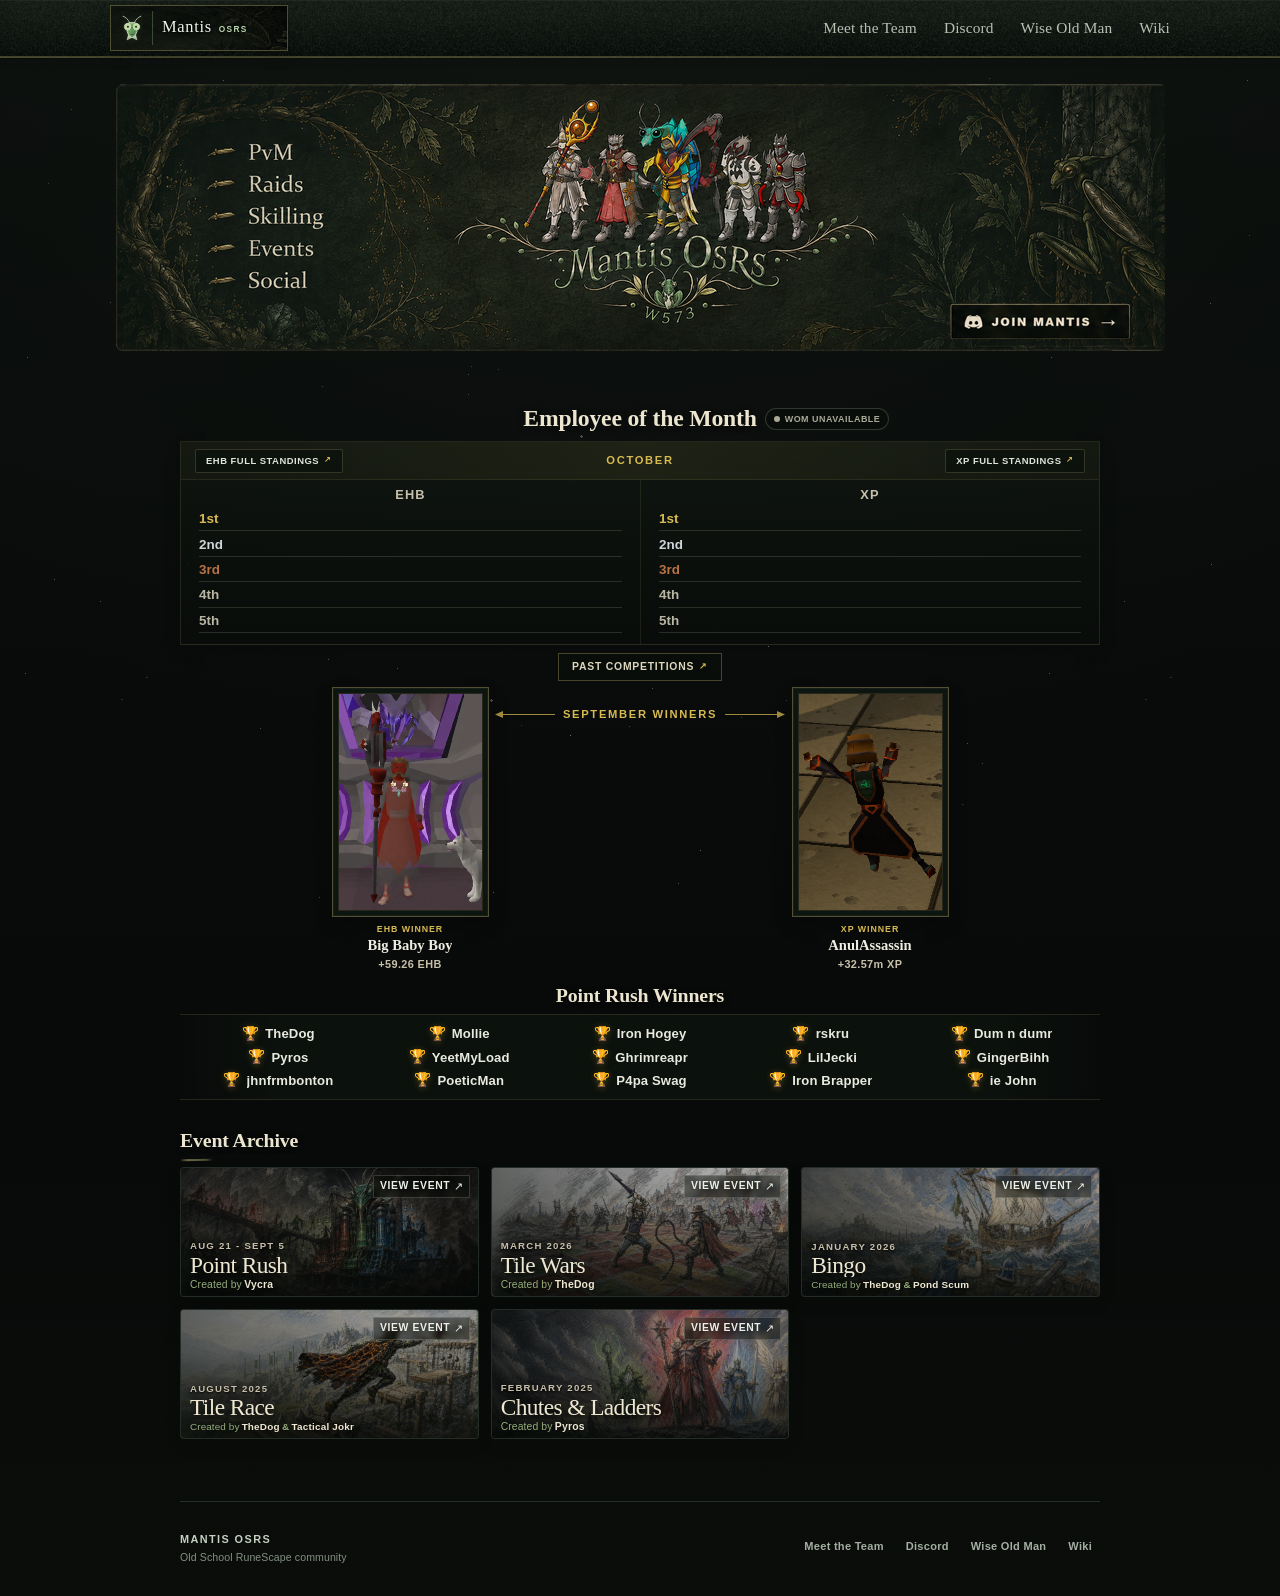
==== commit 5a809fd8: "Update XP winner portrait and remove upcoming event" ====
--- a/index.html
+++ b/index.html
@@ -178,7 +178,7 @@
               </article>
               <article class="home-previous-winner">
                 <div class="home-previous-winner-frame">
-                  <img class="winner-character-sprite" src="images/about-member-placeholder.png" alt="Old School RuneScape character representing September XP winner AnulAssassin" width="145" height="218">
+                  <img src="images/eom-september-anulassassin.webp" alt="Old School RuneScape portrait of September XP winner AnulAssassin" width="145" height="218">
                 </div>
                 <span>XP Winner</span>
                 <h4>AnulAssassin</h4>
--- a/assets/home-v71331.css
+++ b/assets/home-v71331.css
@@ -2224,20 +2224,6 @@
   white-space: nowrap;
 }
 
-body.v160-home .home-upcoming-row-v71333 {
-  margin-top: 0;
-  width: 100%;
-}
-
-body.v160-home .home-upcoming-row-v71333 .home-section-head-v630 {
-  margin: 0 0 6px !important;
-  padding: 0 !important;
-}
-
-body.v160-home .home-upcoming-row-v71333 .upcoming-event-teaser {
-  width: 100% !important;
-}
-
 @media (min-width: 621px) and (max-width: 860px) {
   body.v160-home .home-monthly-awards-card {
     min-height: 194px;
@@ -2251,10 +2237,6 @@
   body.v160-home .home-monthly-category h3 {
     margin-bottom: 5px;
     font-size: .78rem;
-  }
-
-  body.v160-home .home-upcoming-row-v71333 {
-    width: 100%;
   }
 
   body.v160-home .home-monthly-standings {
@@ -2285,10 +2267,6 @@
     height: 204px;
   }
 
-  body.v160-home .home-upcoming-row-v71333 {
-    margin-top: 0;
-    width: 100%;
-  }
 }
 
 @media (max-width: 520px) {
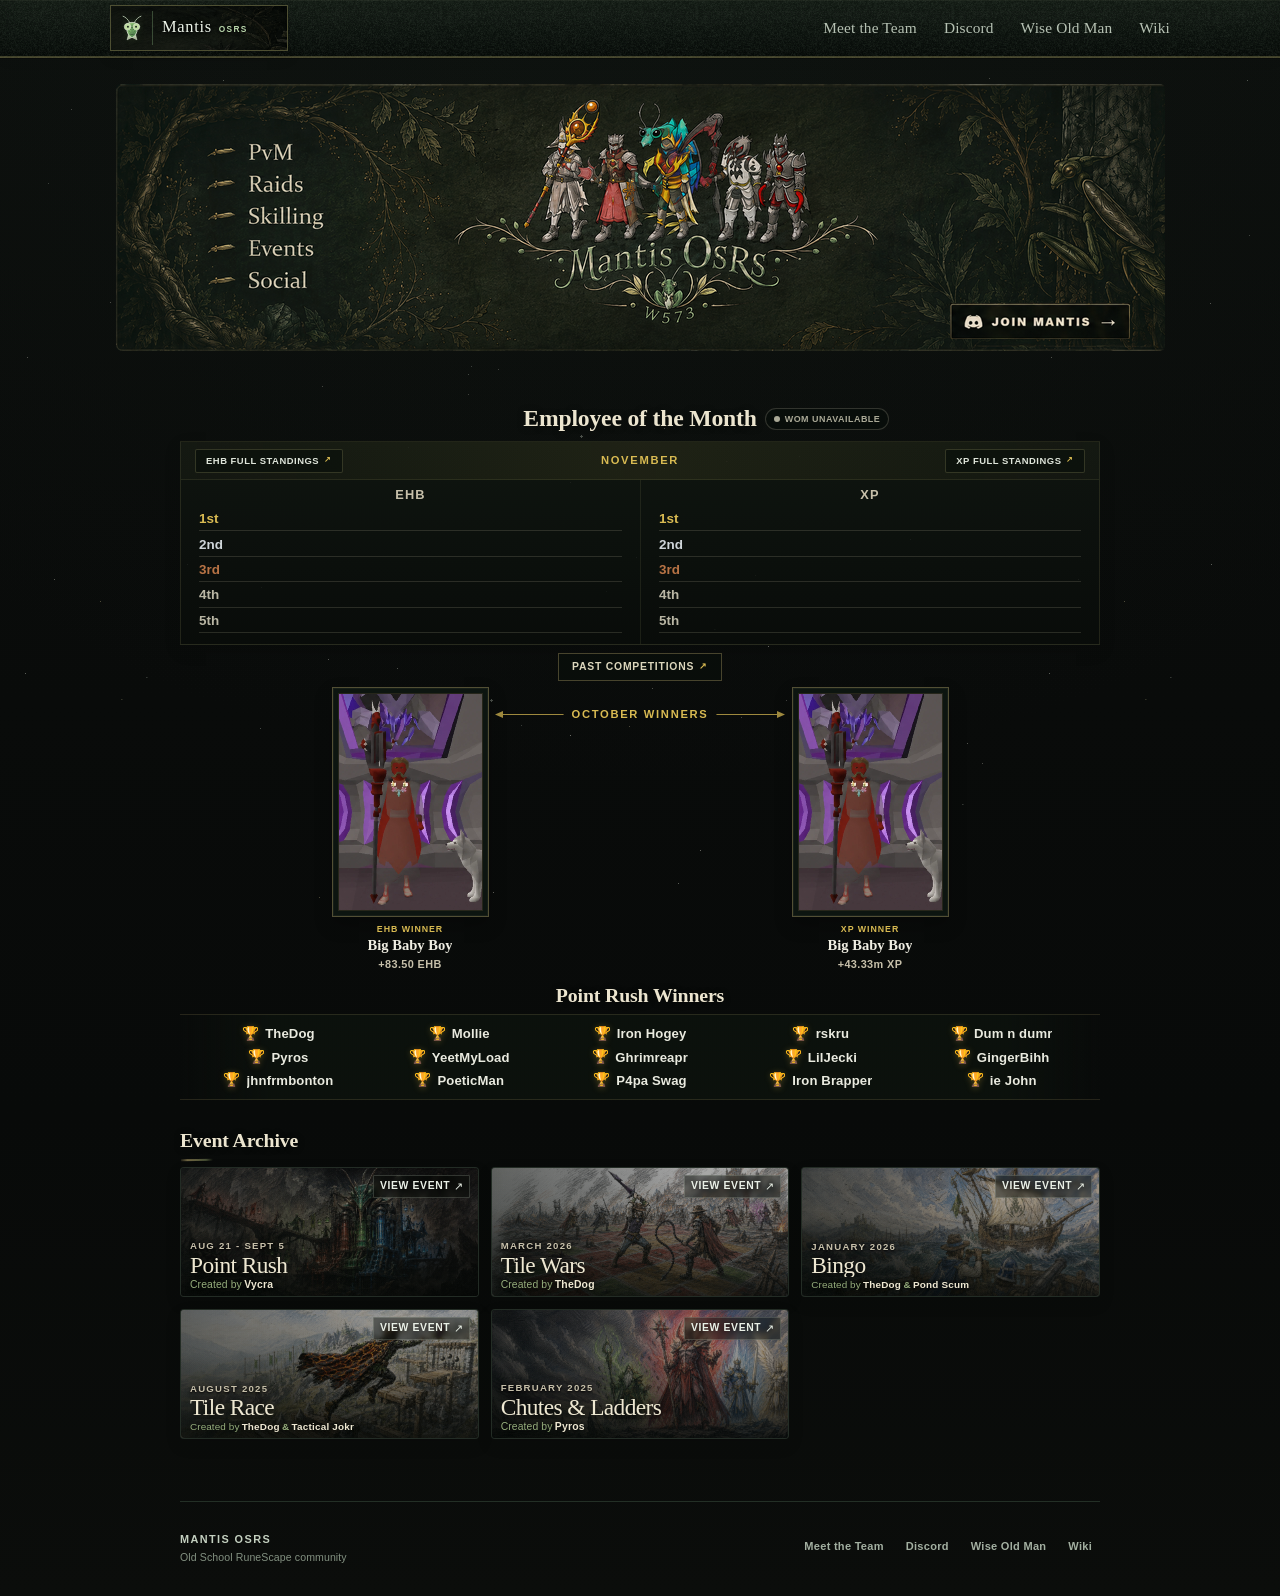
==== commit d77aea82: "Roll employee competition into November" ====
--- a/index.html
+++ b/index.html
@@ -137,13 +137,13 @@
           </div>
           <div class="home-monthly-awards-card">
             <div class="home-monthly-period">
-              <a class="home-monthly-competition-link" href="https://wiseoldman.net/competitions/155166" target="_blank" rel="noopener noreferrer">EHB Full Standings</a>
-              <span class="home-monthly-period-label">October</span>
-              <a class="home-monthly-competition-link" href="https://wiseoldman.net/competitions/155167" target="_blank" rel="noopener noreferrer">XP Full Standings</a>
-            </div>
-            <section class="home-monthly-category" aria-labelledby="october-ehb-heading">
-              <h3 id="october-ehb-heading">EHB</h3>
-              <ol class="home-monthly-standings" data-wom-leaderboard="ehb" aria-label="October EHB standings" aria-live="polite">
+              <a class="home-monthly-competition-link" href="https://wiseoldman.net/competitions/158945" target="_blank" rel="noopener noreferrer">EHB Full Standings</a>
+              <span class="home-monthly-period-label">November</span>
+              <a class="home-monthly-competition-link" href="https://wiseoldman.net/competitions/158946" target="_blank" rel="noopener noreferrer">XP Full Standings</a>
+            </div>
+            <section class="home-monthly-category" aria-labelledby="november-ehb-heading">
+              <h3 id="november-ehb-heading">EHB</h3>
+              <ol class="home-monthly-standings" data-wom-leaderboard="ehb" aria-label="November EHB standings" aria-live="polite">
                 <li aria-label="First place name not entered"><span class="home-monthly-rank">1st</span><span class="home-monthly-name-slot" aria-hidden="true"></span><span class="home-monthly-value-slot" aria-hidden="true"></span></li>
                 <li aria-label="Second place name not entered"><span class="home-monthly-rank">2nd</span><span class="home-monthly-name-slot" aria-hidden="true"></span><span class="home-monthly-value-slot" aria-hidden="true"></span></li>
                 <li aria-label="Third place name not entered"><span class="home-monthly-rank">3rd</span><span class="home-monthly-name-slot" aria-hidden="true"></span><span class="home-monthly-value-slot" aria-hidden="true"></span></li>
@@ -151,9 +151,9 @@
                 <li aria-label="Fifth place name not entered"><span class="home-monthly-rank">5th</span><span class="home-monthly-name-slot" aria-hidden="true"></span><span class="home-monthly-value-slot" aria-hidden="true"></span></li>
               </ol>
             </section>
-            <section class="home-monthly-category" aria-labelledby="october-xp-heading">
-              <h3 id="october-xp-heading">XP</h3>
-              <ol class="home-monthly-standings" data-wom-leaderboard="xp" aria-label="October XP standings" aria-live="polite">
+            <section class="home-monthly-category" aria-labelledby="november-xp-heading">
+              <h3 id="november-xp-heading">XP</h3>
+              <ol class="home-monthly-standings" data-wom-leaderboard="xp" aria-label="November XP standings" aria-live="polite">
                 <li aria-label="First place name not entered"><span class="home-monthly-rank">1st</span><span class="home-monthly-name-slot" aria-hidden="true"></span><span class="home-monthly-value-slot" aria-hidden="true"></span></li>
                 <li aria-label="Second place name not entered"><span class="home-monthly-rank">2nd</span><span class="home-monthly-name-slot" aria-hidden="true"></span><span class="home-monthly-value-slot" aria-hidden="true"></span></li>
                 <li aria-label="Third place name not entered"><span class="home-monthly-rank">3rd</span><span class="home-monthly-name-slot" aria-hidden="true"></span><span class="home-monthly-value-slot" aria-hidden="true"></span></li>
@@ -163,26 +163,26 @@
             </section>
           </div>
           <a class="home-monthly-archive-link" href="employee-of-the-month.html">Past Competitions</a>
-          <section class="home-previous-winners" aria-labelledby="september-winners-heading">
+          <section class="home-previous-winners" aria-labelledby="october-winners-heading">
             <div class="home-previous-winners-label">
-              <h3 id="september-winners-heading">September Winners</h3>
+              <h3 id="october-winners-heading">October Winners</h3>
             </div>
             <div class="home-previous-winners-grid">
               <article class="home-previous-winner">
                 <div class="home-previous-winner-frame">
-                  <img src="images/eom-september-big-baby-boy.webp" alt="Old School RuneScape portrait of September EHB winner Big Baby Boy" width="145" height="218">
+                  <img src="images/eom-september-big-baby-boy.webp" alt="Old School RuneScape portrait of October EHB winner Big Baby Boy" width="145" height="218">
                 </div>
                 <span>EHB Winner</span>
                 <h4>Big Baby Boy</h4>
-                <span class="home-previous-winner-score">+59.26 EHB</span>
+                <span class="home-previous-winner-score">+83.50 EHB</span>
               </article>
               <article class="home-previous-winner">
                 <div class="home-previous-winner-frame">
-                  <img src="images/eom-september-anulassassin.webp" alt="Old School RuneScape portrait of September XP winner AnulAssassin" width="145" height="218">
+                  <img src="images/eom-september-big-baby-boy.webp" alt="Old School RuneScape portrait of October XP winner Big Baby Boy" width="145" height="218">
                 </div>
                 <span>XP Winner</span>
-                <h4>AnulAssassin</h4>
-                <span class="home-previous-winner-score">+32.57m XP</span>
+                <h4>Big Baby Boy</h4>
+                <span class="home-previous-winner-score">+43.33m XP</span>
               </article>
             </div>
           </section>
@@ -302,6 +302,6 @@
       link.addEventListener("click", (event) => event.preventDefault());
     });
   </script>
-  <script src="assets/wom-monthly-competition-v1.js?v=7"></script>
+  <script src="assets/wom-monthly-competition-v1.js?v=8"></script>
 </body>
 </html>
